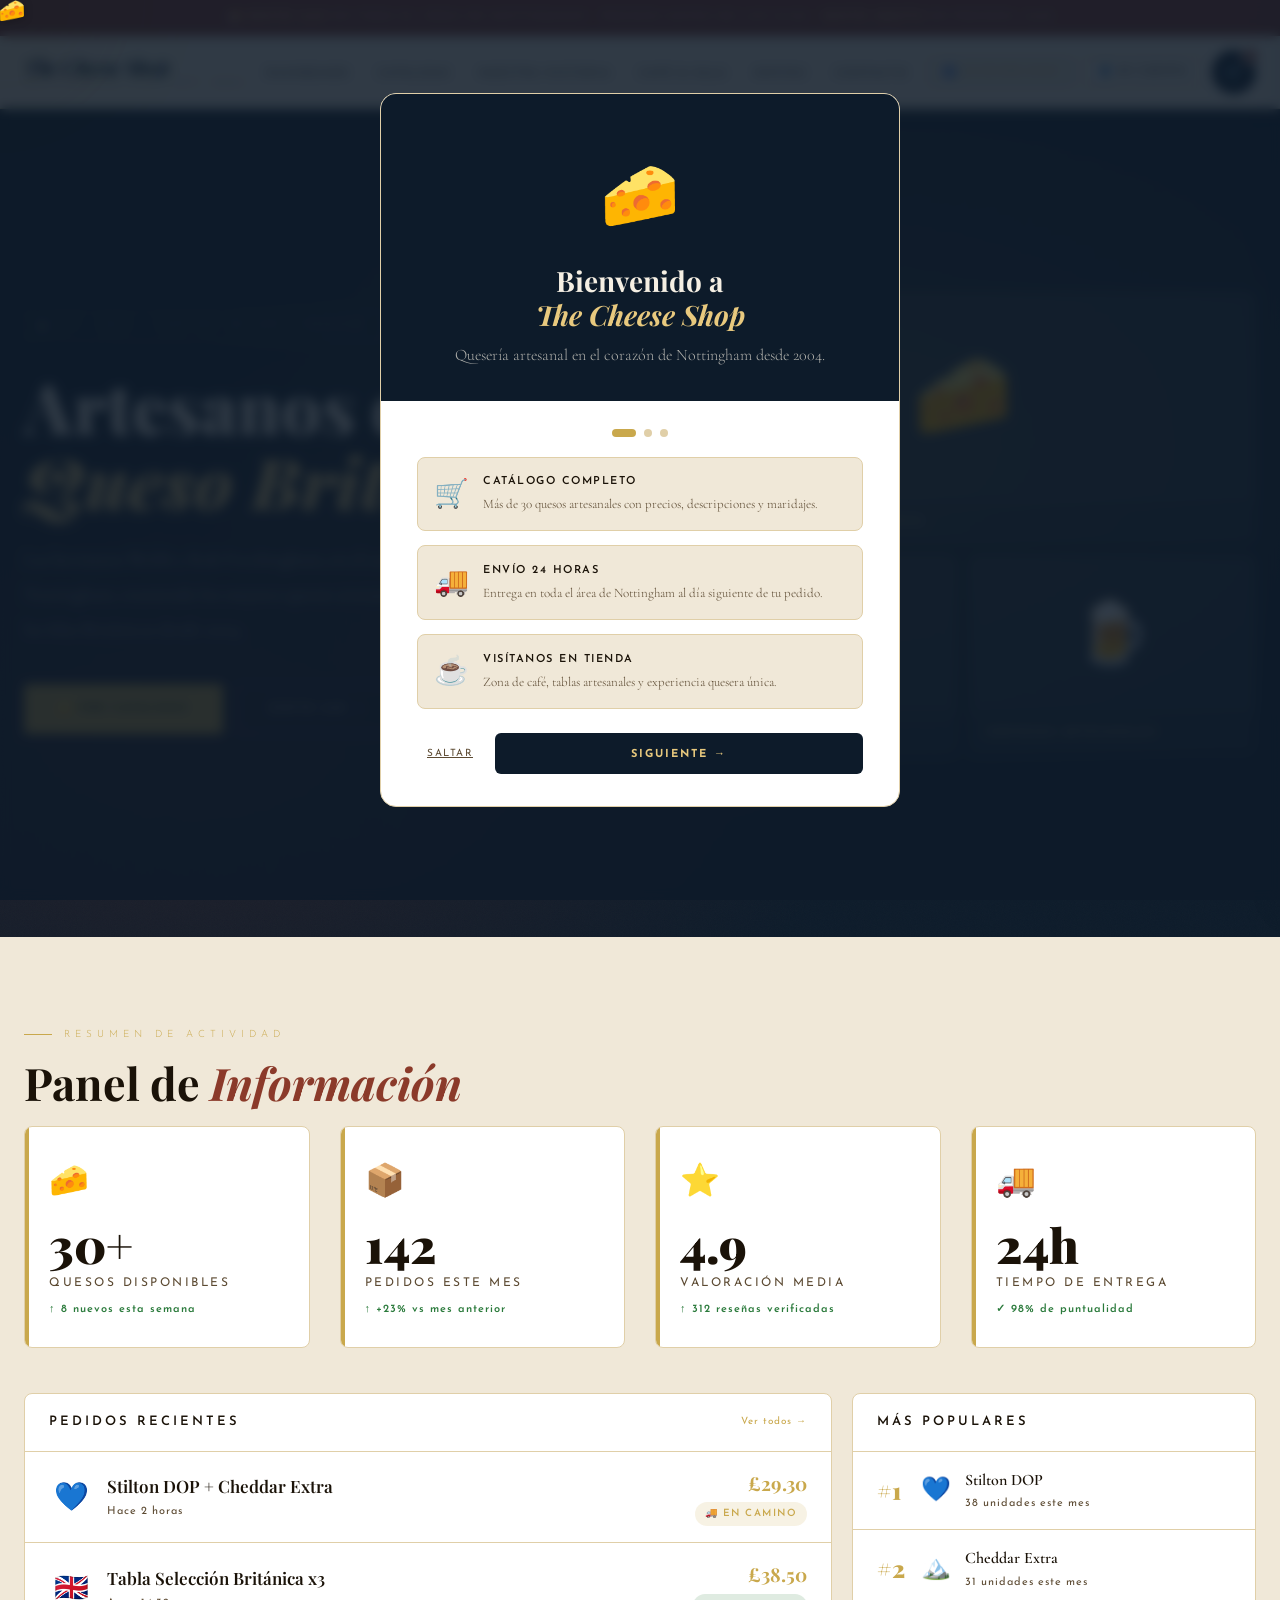
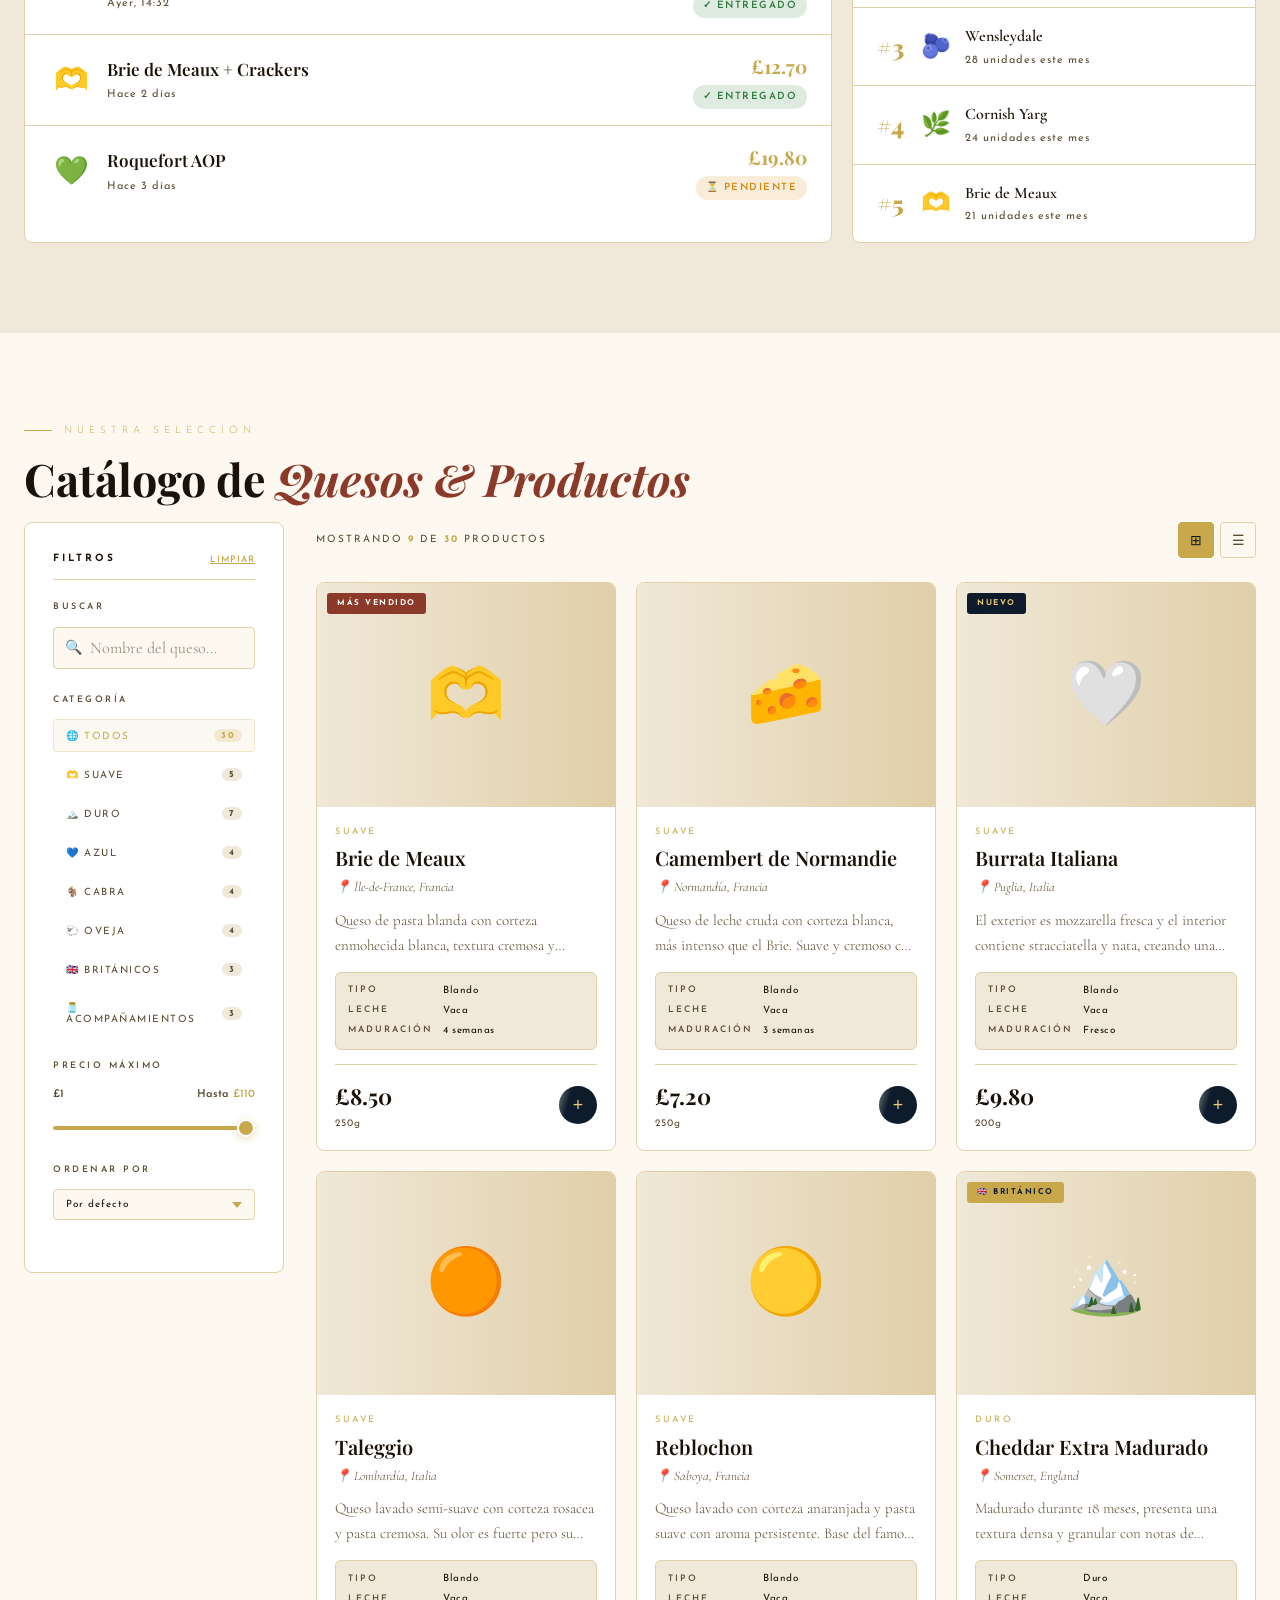
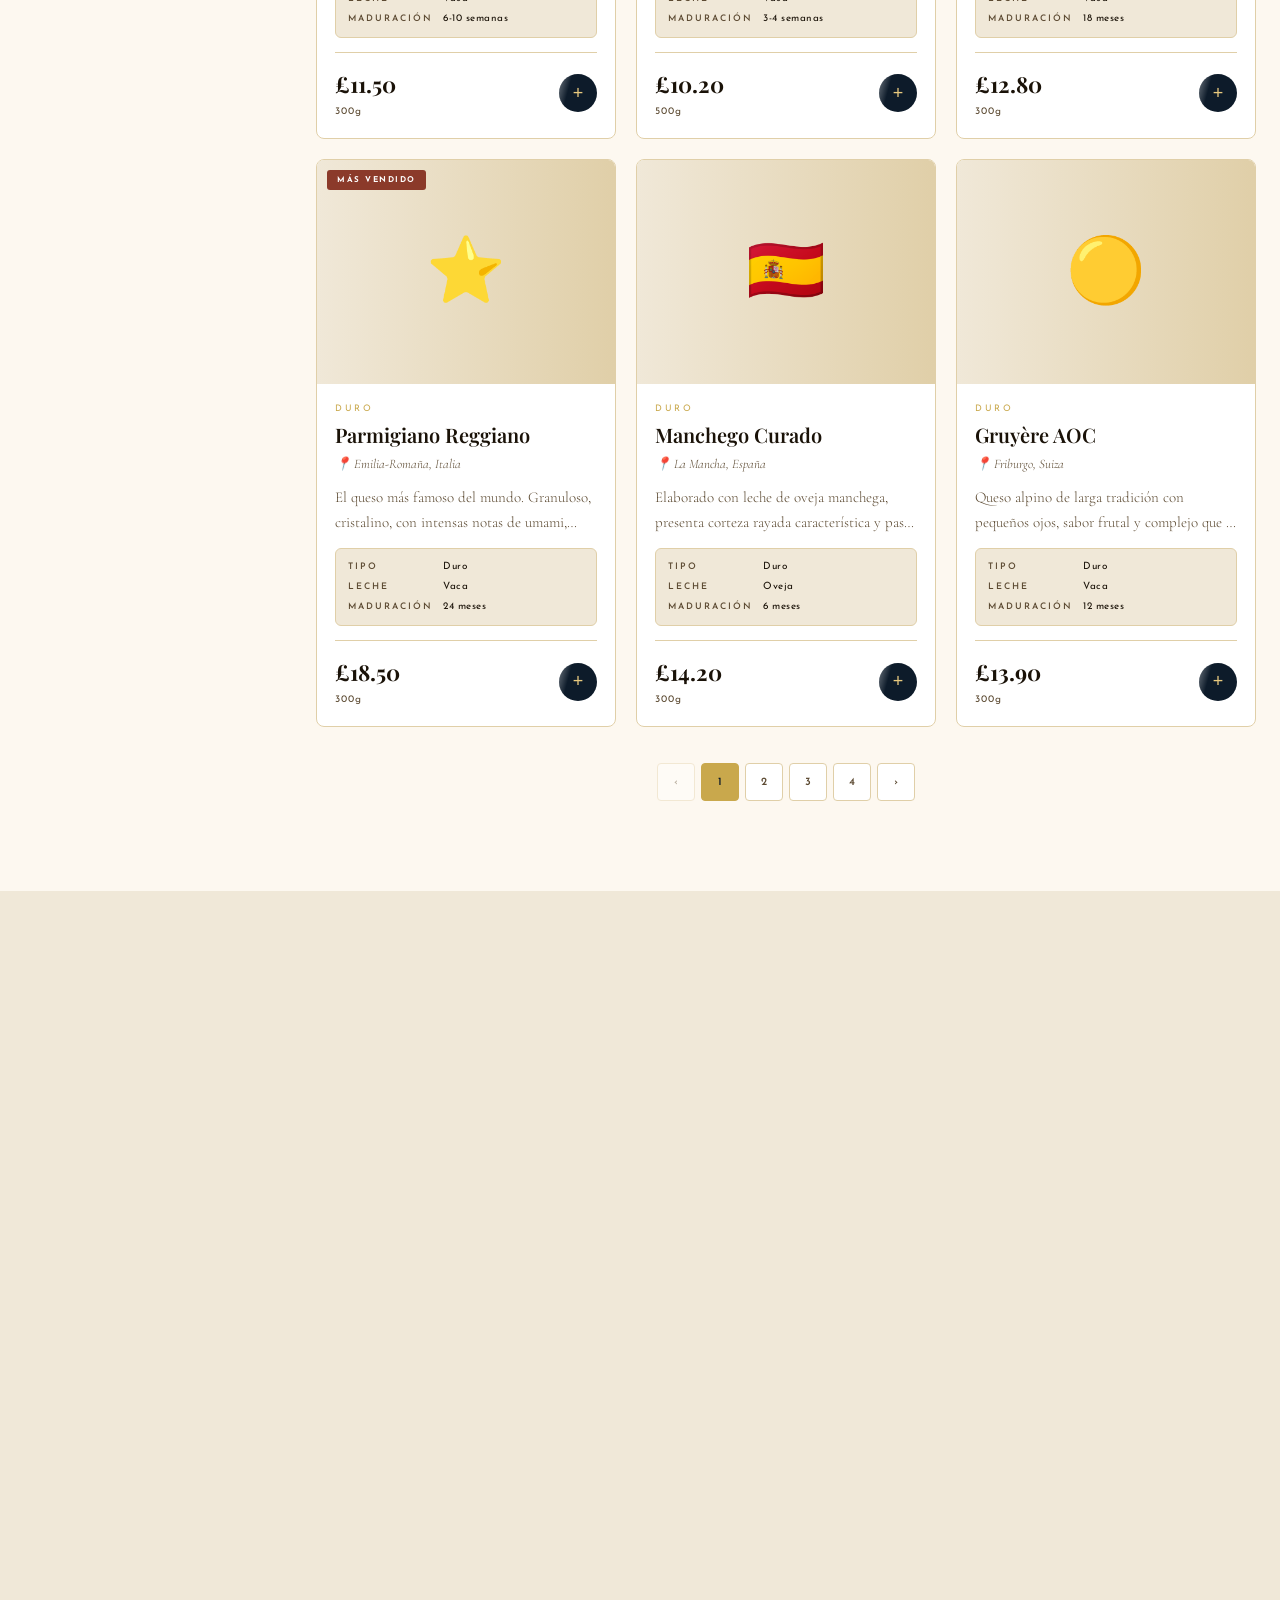
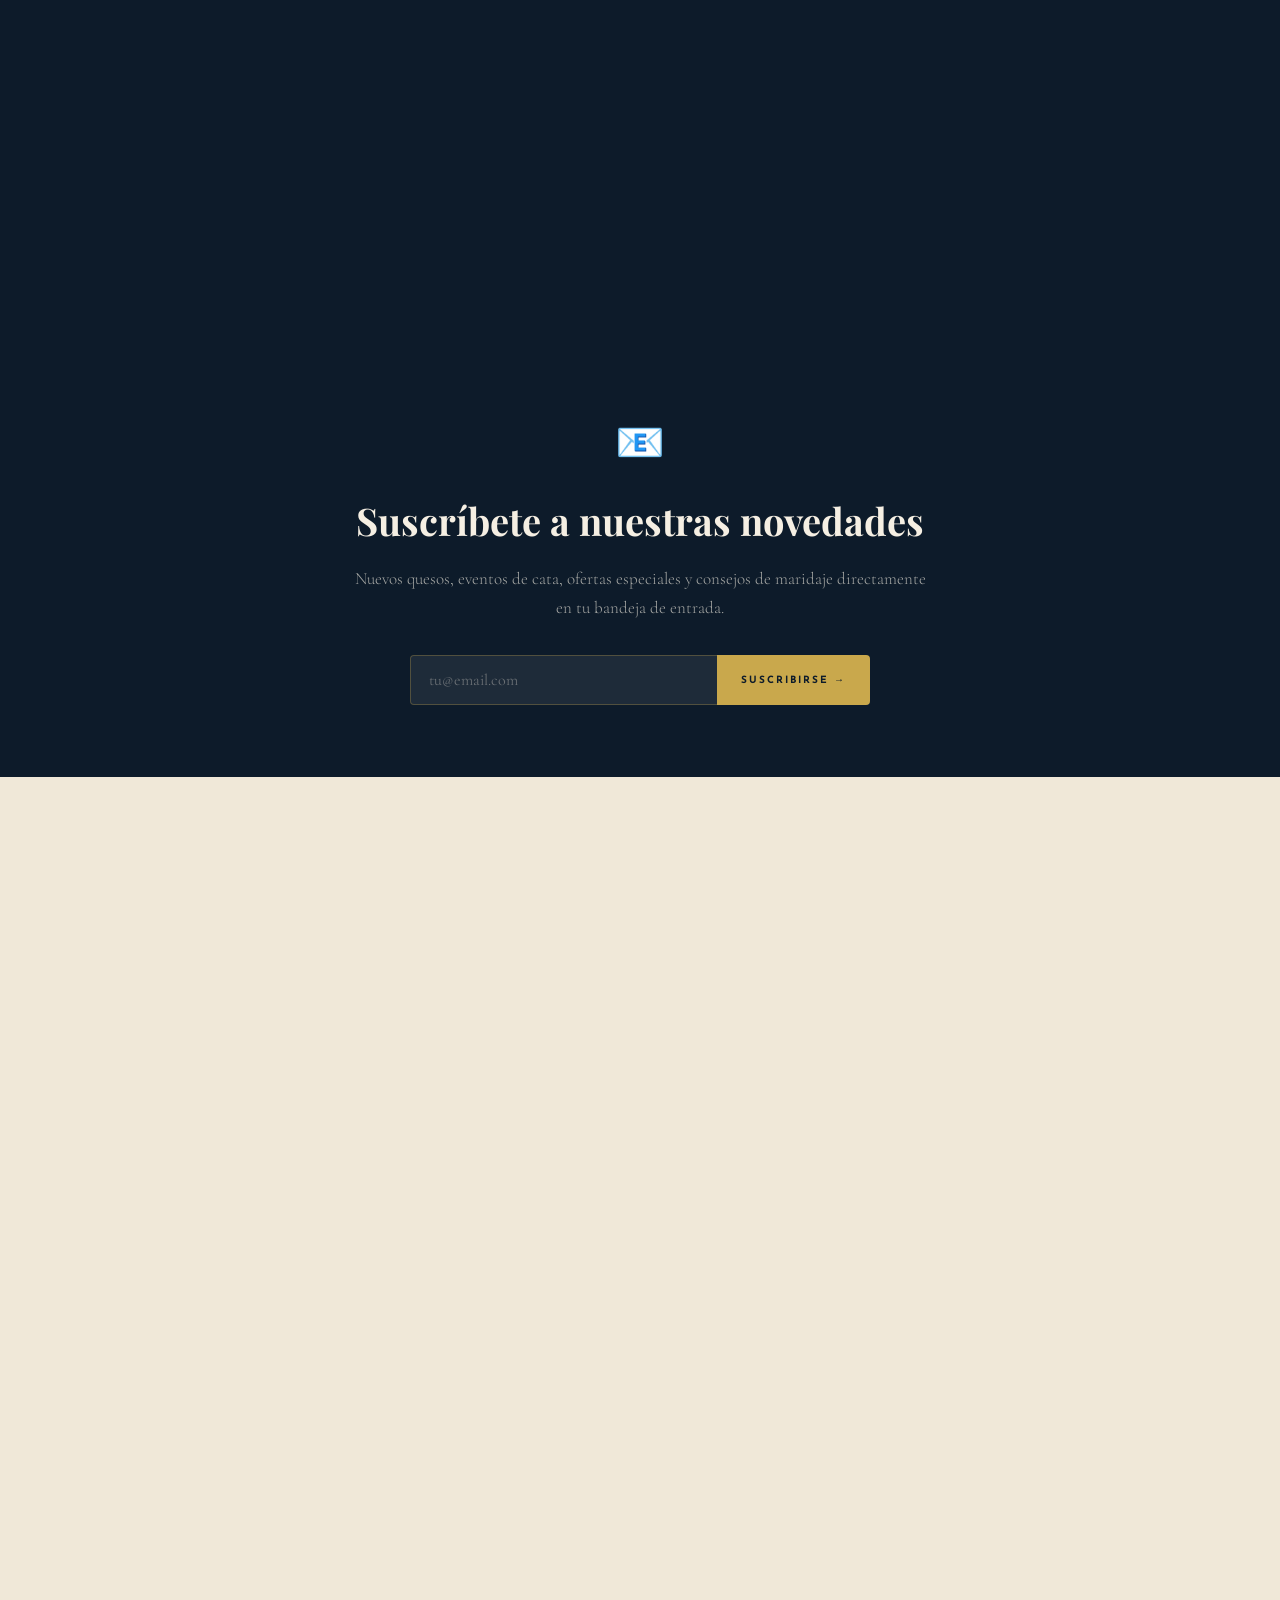
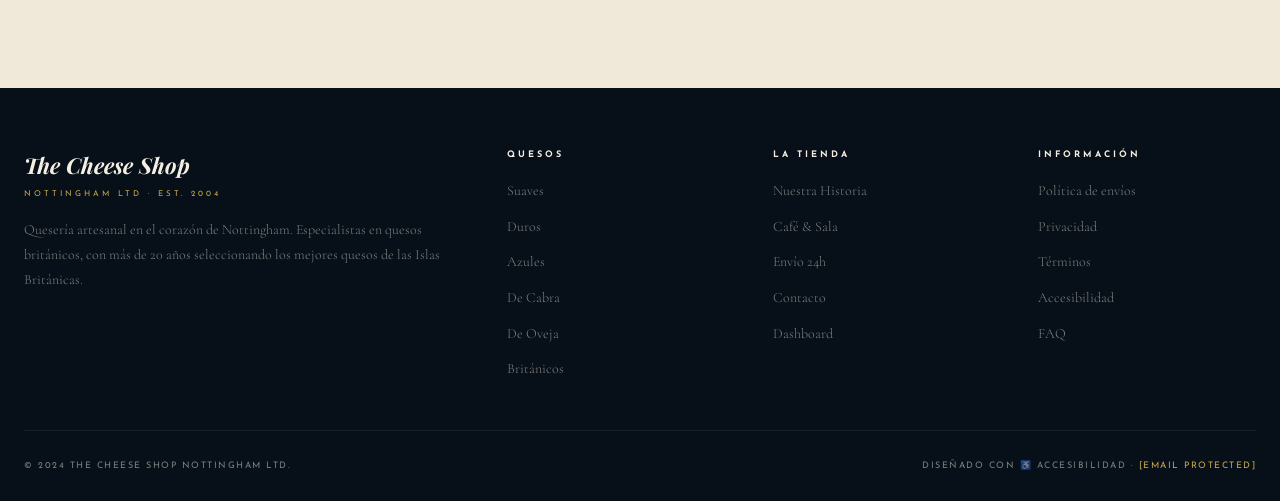
==== index.html @ 137ef4ec "Update index.html" ====
<!DOCTYPE html>
<html lang="es" data-theme="light">
<head>
<meta charset="UTF-8">
<meta name="viewport" content="width=device-width, initial-scale=1.0">
<title>The Cheese Shop Nottingham Ltd</title>
<meta name="description" content="Quesería artesanal en el centro de Nottingham. Especialistas en quesos británicos desde 2004. Envío 24h.">
<link rel="preconnect" href="https://fonts.googleapis.com">
<link rel="preconnect" href="https://fonts.gstatic.com" crossorigin>
<link rel="preconnect" href="https://images.unsplash.com">
<!-- Preload critical CSS -->
<link rel="preload" href="styles.css" as="style">
<link rel="preload" href="app.js" as="script">
<link href="https://fonts.googleapis.com/css2?family=Playfair+Display:ital,wght@0,400;0,600;0,700;0,900;1,400;1,700&family=Cormorant+Garamond:ital,wght@0,300;0,400;0,500;1,300;1,400&family=Josefin+Sans:wght@200;300;400;600;700&display=swap" rel="stylesheet">
<link rel="stylesheet" href="styles.css">
</head>
<body>
<body>

<!-- INDEX CHEESE FOG CURSOR -->
<div class="index-cursor-fog" id="index-cursor-fog" aria-hidden="true"></div>
<div class="index-cursor-cheese" id="index-cursor-cheese" aria-hidden="true">🧀</div>

<!-- SKIP LINK -->
<a href="#main-content" class="skip-link">Saltar al contenido principal</a>

<!-- ONBOARDING -->
<div class="onboarding-overlay" id="onboarding" role="dialog" aria-modal="true" aria-labelledby="onboarding-title">
  <!-- Step 1 -->
  <div class="onboarding-modal">
    <div class="onboarding-step active" id="step-1">
      <div class="onboarding-hero">
        <span class="onboarding-emoji" aria-hidden="true">🧀</span>
        <h2 class="onboarding-title" id="onboarding-title">Bienvenido a<br><em>The Cheese Shop</em></h2>
        <p class="onboarding-text">Quesería artesanal en el corazón de Nottingham desde 2004.</p>
      </div>
      <div class="onboarding-body">
        <div class="onboarding-progress" aria-label="Paso 1 de 3" role="progressbar" aria-valuenow="1" aria-valuemin="1" aria-valuemax="3">
          <div class="onboarding-dot active"></div>
          <div class="onboarding-dot"></div>
          <div class="onboarding-dot"></div>
        </div>
        <div class="onboarding-features">
          <div class="onboarding-feature">
            <span class="onboarding-feature-icon" aria-hidden="true">🛒</span>
            <div class="onboarding-feature-text">
              <h4>Catálogo Completo</h4>
              <p>Más de 30 quesos artesanales con precios, descripciones y maridajes.</p>
            </div>
          </div>
          <div class="onboarding-feature">
            <span class="onboarding-feature-icon" aria-hidden="true">🚚</span>
            <div class="onboarding-feature-text">
              <h4>Envío 24 horas</h4>
              <p>Entrega en toda el área de Nottingham al día siguiente de tu pedido.</p>
            </div>
          </div>
          <div class="onboarding-feature">
            <span class="onboarding-feature-icon" aria-hidden="true">☕</span>
            <div class="onboarding-feature-text">
              <h4>Visítanos en tienda</h4>
              <p>Zona de café, tablas artesanales y experiencia quesera única.</p>
            </div>
          </div>
        </div>
        <div class="onboarding-actions">
          <button class="onboarding-skip" onclick="closeOnboarding()" aria-label="Saltar introducción">Saltar</button>
          <button class="onboarding-next" onclick="nextStep(2)" aria-label="Siguiente paso">Siguiente →</button>
        </div>
      </div>
    </div>
    <!-- Step 2 -->
    <div class="onboarding-step" id="step-2">
      <div class="onboarding-hero">
        <span class="onboarding-emoji" aria-hidden="true">🔍</span>
        <h2 class="onboarding-title">Encuentra tu<br><em>queso perfecto</em></h2>
        <p class="onboarding-text">Usa filtros por categoría, precio y búsqueda para encontrar exactamente lo que buscas.</p>
      </div>
      <div class="onboarding-body">
        <div class="onboarding-progress" role="progressbar" aria-valuenow="2" aria-valuemin="1" aria-valuemax="3" aria-label="Paso 2 de 3">
          <div class="onboarding-dot"></div>
          <div class="onboarding-dot active"></div>
          <div class="onboarding-dot"></div>
        </div>
        <div class="onboarding-features">
          <div class="onboarding-feature">
            <span class="onboarding-feature-icon" aria-hidden="true">🏷️</span>
            <div class="onboarding-feature-text">
              <h4>Filtrar por categoría</h4>
              <p>Suave, Duro, Azul, Cabra, Oveja o Quesos Británicos especiales.</p>
            </div>
          </div>
          <div class="onboarding-feature">
            <span class="onboarding-feature-icon" aria-hidden="true">💷</span>
            <div class="onboarding-feature-text">
              <h4>Control de precio</h4>
              <p>Desliza el control para filtrar por tu presupuesto deseado.</p>
            </div>
          </div>
        </div>
        <div class="onboarding-actions">
          <button class="onboarding-skip" onclick="closeOnboarding()">Saltar</button>
          <button class="onboarding-next" onclick="nextStep(3)">Siguiente →</button>
        </div>
      </div>
    </div>
    <!-- Step 3 -->
    <div class="onboarding-step" id="step-3">
      <div class="onboarding-hero">
        <span class="onboarding-emoji" aria-hidden="true">♿</span>
        <h2 class="onboarding-title">Diseñado para<br><em>todos</em></h2>
        <p class="onboarding-text">Personaliza tu experiencia con el panel de accesibilidad en la parte superior.</p>
      </div>
      <div class="onboarding-body">
        <div class="onboarding-progress" role="progressbar" aria-valuenow="3" aria-valuemin="1" aria-valuemax="3" aria-label="Paso 3 de 3">
          <div class="onboarding-dot"></div>
          <div class="onboarding-dot"></div>
          <div class="onboarding-dot active"></div>
        </div>
        <div class="onboarding-features">
          <div class="onboarding-feature">
            <span class="onboarding-feature-icon" aria-hidden="true">🌙</span>
            <div class="onboarding-feature-text">
              <h4>Modo Oscuro / Claro</h4>
              <p>Cambia el tema para mayor comodidad visual en cualquier condición.</p>
            </div>
          </div>
          <div class="onboarding-feature">
            <span class="onboarding-feature-icon" aria-hidden="true">⌨️</span>
            <div class="onboarding-feature-text">
              <h4>Navegación completa</h4>
              <p>Todo accesible con teclado (Tab, Enter, Escape) y lectores de pantalla.</p>
            </div>
          </div>
        </div>
        <div class="onboarding-actions">
          <button class="onboarding-skip" onclick="closeOnboarding()">Saltar</button>
          <button class="onboarding-next" onclick="closeOnboarding()" style="background: var(--gold); color: var(--navy);">¡Empezar! 🧀</button>
        </div>
      </div>
    </div>
  </div>
</div>

<!-- ACCESSIBILITY MODAL -->
<div class="a11y-modal-overlay" id="a11y-modal-overlay" role="dialog" aria-modal="true" aria-labelledby="a11y-modal-title" aria-hidden="true">
  <div class="a11y-modal" id="a11y-modal-inner">
    <div class="a11y-modal-header">
      <h2 class="a11y-modal-title" id="a11y-modal-title">♿ <span data-i18n="a11y_panel">Panel de Accesibilidad</span></h2>
      <button class="a11y-modal-close" onclick="closeA11yPanel()" aria-label="Cerrar panel de accesibilidad">✕</button>
    </div>
    <div class="a11y-modal-grid">
      <div class="a11y-card">
        <div class="a11y-card-icon">🌙</div>
        <div class="a11y-card-info">
          <div class="a11y-card-title" data-i18n="a11y_dark">Modo Oscuro</div>
          <div class="a11y-card-desc" data-i18n="a11y_dark_desc">Reduce la fatiga visual</div>
        </div>
        <button class="a11y-toggle" id="theme-btn" onclick="toggleTheme()" aria-pressed="false" aria-label="Alternar modo oscuro">
          <span class="a11y-toggle-knob"></span>
        </button>
      </div>
      <div class="a11y-card">
        <div class="a11y-card-icon">⚪</div>
        <div class="a11y-card-info">
          <div class="a11y-card-title" data-i18n="a11y_contrast">Alto Contraste</div>
          <div class="a11y-card-desc" data-i18n="a11y_contrast_desc">Mejora la legibilidad</div>
        </div>
        <button class="a11y-toggle" id="contrast-btn" onclick="toggleHighContrast()" aria-pressed="false" aria-label="Alternar alto contraste">
          <span class="a11y-toggle-knob"></span>
        </button>
      </div>
      <div class="a11y-card a11y-card-wide">
        <div class="a11y-card-icon">T</div>
        <div class="a11y-card-info">
          <div class="a11y-card-title" data-i18n="a11y_spacing">Espaciado de Texto</div>
          <div class="a11y-card-desc" data-i18n="a11y_spacing_desc">Ajusta la separación</div>
        </div>
        <div class="a11y-seg" role="group" aria-label="Espaciado de texto">
          <button class="a11y-seg-btn active" id="spacing-normal" onclick="setSpacing('normal',this)" data-i18n="spacing_normal">Normal</button>
          <button class="a11y-seg-btn" id="spacing-wide" onclick="setSpacing('wide',this)" data-i18n="spacing_wide">Amplio</button>
          <button class="a11y-seg-btn" id="spacing-extra" onclick="setSpacing('extra',this)" data-i18n="spacing_extra">Extra</button>
        </div>
      </div>
      <!-- Font size control -->
      <div class="a11y-card a11y-card-wide">
        <div class="a11y-card-icon" aria-hidden="true">Aa</div>
        <div class="a11y-card-info">
          <div class="a11y-card-title">Tamaño de Letra</div>
          <div class="a11y-card-desc">Ajusta el tamaño del texto</div>
        </div>
        <div class="a11y-seg" role="group" aria-label="Tamaño de fuente">
          <button class="a11y-seg-btn active" id="font-sm" onclick="setFontSize('small',this)" aria-pressed="false">Pequeño</button>
          <button class="a11y-seg-btn active" id="font-md" onclick="setFontSize('normal',this)" aria-pressed="true">Normal</button>
          <button class="a11y-seg-btn" id="font-lg" onclick="setFontSize('large',this)" aria-pressed="false">Grande</button>
        </div>
      </div>
      <!-- Reduced motion toggle -->
      <div class="a11y-card">
        <div class="a11y-card-icon" aria-hidden="true">🎞</div>
        <div class="a11y-card-info">
          <div class="a11y-card-title">Reducir Movimiento</div>
          <div class="a11y-card-desc">Desactiva animaciones</div>
        </div>
        <button class="a11y-toggle" id="motion-btn" onclick="toggleReducedMotion()" aria-pressed="false" aria-label="Reducir movimiento y animaciones">
          <span class="a11y-toggle-knob"></span>
        </button>
      </div>
      <div class="a11y-card a11y-card-wide">
        <div class="a11y-card-icon">🌐</div>
        <div class="a11y-card-info">
          <div class="a11y-card-title" data-i18n="a11y_lang">Idioma</div>
          <div class="a11y-card-desc" data-i18n="a11y_lang_desc">Cambia el idioma del sitio</div>
        </div>
        <div class="a11y-seg" role="group" aria-label="Seleccionar idioma">
          <button class="a11y-seg-btn active" id="lang-es" onclick="setLanguage('es',this)">🇪🇸 Español</button>
          <button class="a11y-seg-btn" id="lang-en" onclick="setLanguage('en',this)">🇬🇧 English</button>
        </div>
      </div>
    </div>
    <div class="a11y-modal-footer">
      💡 <span data-i18n="a11y_autosave">Tus preferencias se guardan automáticamente</span>
    </div>
  </div>
</div>

<!-- ANNOUNCEMENT -->
<div class="announcement" role="banner" aria-live="polite">
  🚚 <strong>Envío 24h</strong> en toda el área de Nottingham · Pedidos antes de las 12:00 · <strong>Envío gratis</strong> en pedidos +£40
</div>

<!-- NAVBAR -->
<nav id="main-nav" role="navigation" aria-label="Navegación principal">
  <div class="nav-inner">
    <a class="nav-logo" href="#hero" aria-label="The Cheese Shop Nottingham - Inicio">
      <span class="nav-logo-name">The Cheese Shop</span>
      <span class="nav-logo-sub">Nottingham Ltd · Est. 2004</span>
    </a>
    <button class="hamburger" id="hamburger-btn" aria-expanded="false" aria-controls="nav-links" aria-label="Abrir menú de navegación" onclick="toggleMenu()">
      <span></span><span></span><span></span>
    </button>
    <ul class="nav-links" id="nav-links" role="menubar">
      <li role="none"><a href="#dashboard" role="menuitem" data-i18n="nav_dashboard">Dashboard</a></li>
      <li role="none"><a href="#catalog" role="menuitem" data-i18n="nav_catalog">Catálogo</a></li>
      <li role="none"><a href="#story" role="menuitem" data-i18n="nav_story">Nuestra Historia</a></li>
      <li role="none"><a href="#cafe" role="menuitem" data-i18n="nav_cafe">Café & Sala</a></li>
      <li role="none"><a href="#delivery" role="menuitem" data-i18n="nav_delivery">Envíos</a></li>
      <li role="none"><a href="#contact" role="menuitem" data-i18n="nav_contact">Contacto</a></li>
    </ul>
    <div class="nav-actions">
      <button class="nav-a11y-btn" onclick="openA11yPanel()" aria-label="Abrir panel de accesibilidad" id="a11y-nav-btn">
        ♿ <span data-i18n="nav_accessibility">Accesibilidad</span>
      </button>
      <a href="login.html" class="nav-account-btn" aria-label="Iniciar sesión en tu cuenta">
        👤 <span data-i18n="nav_account">Mi cuenta</span>
      </a>
      <button class="nav-cart-btn" onclick="openCart()" aria-label="Abrir carrito de compra, 0 artículos" id="cart-btn">
        🛒
        <span class="cart-count" id="cart-count" aria-hidden="true">0</span>
      </button>
    </div>
  </div>
</nav>

<!-- MAIN CONTENT -->
<main id="main-content">

<!-- HERO -->
<section class="hero" id="hero" aria-labelledby="hero-title">
  <div class="hero-bg" aria-hidden="true"></div>
  <div class="hero-noise" aria-hidden="true"></div>
  <div class="hero-inner">
    <div class="hero-content">
      <div class="hero-eyebrow" aria-hidden="true">Est. 2004 · Centro de Nottingham</div>
      <h1 class="hero-title" id="hero-title">
        Artesanos del<br>
        <em>Queso Británico</em>
      </h1>
      <p class="hero-desc">
        Los hermanos Webb y Rob Freckingham, en el corazón de Nottingham, reuniendo los mejores quesos artesanales de las Islas Británicas desde 2004.
      </p>
      <div class="hero-btns">
        <a href="#catalog" class="btn-gold">🧀 Ver Catálogo</a>
        <a href="#delivery" class="btn-ghost">Envío 24h →</a>
      </div>
    </div>
    <div class="hero-visual" aria-hidden="true">
      <div class="hero-cards-grid">
        <div class="hero-card">
          <div class="hero-card-img">🧀</div>
          <div class="hero-card-label">Selección Artesanal Británica</div>
        </div>
        <div class="hero-card">
          <div class="hero-card-img">🫙</div>
          <div class="hero-card-label">Salsas & Chutney</div>
        </div>
        <div class="hero-card">
          <div class="hero-card-img">🍺</div>
          <div class="hero-card-label">Cervezas Artesanales</div>
        </div>
      </div>
    </div>
  </div>
</section>



<!-- DASHBOARD -->
<section class="section" id="dashboard" aria-labelledby="dashboard-title">
  <div class="container">
    <div class="section-eyebrow">Resumen de actividad</div>
    <h2 class="section-title" id="dashboard-title">Panel de <em>Información</em></h2>
    <div class="dashboard-grid" role="list" aria-label="Estadísticas de la tienda">
      <div class="dash-stat reveal" role="listitem">
        <span class="dash-stat-icon" aria-hidden="true">🧀</span>
        <div class="dash-stat-value" id="stat-products">30+</div>
        <div class="dash-stat-label">Quesos disponibles</div>
        <div class="dash-stat-trend trend-up" aria-label="Tendencia al alza">↑ 8 nuevos esta semana</div>
      </div>
      <div class="dash-stat reveal reveal-delay-1" role="listitem">
        <span class="dash-stat-icon" aria-hidden="true">📦</span>
        <div class="dash-stat-value" id="stat-orders">142</div>
        <div class="dash-stat-label">Pedidos este mes</div>
        <div class="dash-stat-trend trend-up" aria-label="Tendencia al alza">↑ +23% vs mes anterior</div>
      </div>
      <div class="dash-stat reveal reveal-delay-2" role="listitem">
        <span class="dash-stat-icon" aria-hidden="true">⭐</span>
        <div class="dash-stat-value">4.9</div>
        <div class="dash-stat-label">Valoración media</div>
        <div class="dash-stat-trend trend-up" aria-label="Valoración alta">↑ 312 reseñas verificadas</div>
      </div>
      <div class="dash-stat reveal reveal-delay-3" role="listitem">
        <span class="dash-stat-icon" aria-hidden="true">🚚</span>
        <div class="dash-stat-value">24h</div>
        <div class="dash-stat-label">Tiempo de entrega</div>
        <div class="dash-stat-trend trend-up" aria-label="Alta disponibilidad">✓ 98% de puntualidad</div>
      </div>
    </div>
    <div class="dashboard-bottom">
      <div class="dash-panel reveal">
        <div class="dash-panel-header">
          <h3 class="dash-panel-title">Pedidos Recientes</h3>
          <span style="font-family:'Josefin Sans';font-size:10px;letter-spacing:1px;color:var(--gold);">Ver todos →</span>
        </div>
        <div class="dash-panel-body" id="recent-orders"></div>
      </div>
      <div class="dash-panel reveal reveal-delay-1">
        <div class="dash-panel-header">
          <h3 class="dash-panel-title">Más Populares</h3>
        </div>
        <div class="dash-panel-body" id="top-products"></div>
      </div>
    </div>
  </div>
</section>

<!-- CATALOG -->
<section class="section" id="catalog" aria-labelledby="catalog-title">
  <div class="container">
    <div class="section-eyebrow">Nuestra selección</div>
    <h2 class="section-title" id="catalog-title">Catálogo de <em>Quesos & Productos</em></h2>
    <div class="catalog-layout">
      <!-- FILTERS -->
      <aside aria-label="Filtros de búsqueda" id="filters-aside">
        <div class="filters-panel">
          <div class="filter-title">
            Filtros
            <button class="filter-reset" onclick="resetFilters()" aria-label="Limpiar todos los filtros">Limpiar</button>
          </div>
          <div class="filter-group">
            <label class="filter-group-label" for="search-input">Buscar</label>
            <div class="search-input-wrap">
              <span class="search-icon" aria-hidden="true">🔍</span>
              <input type="search" id="search-input" class="search-input" placeholder="Nombre del queso..." aria-label="Buscar queso por nombre" oninput="applyFilters()">
            </div>
          </div>
          <div class="filter-group">
            <span class="filter-group-label" id="cat-filter-label">Categoría</span>
            <ul class="cat-filter-list" role="listbox" aria-labelledby="cat-filter-label" id="cat-filter-list">
              <li role="option" aria-selected="true">
                <button class="cat-filter-btn active" data-cat="all" onclick="setCatFilter('all',this)" aria-pressed="true">
                  🌐 Todos <span class="cat-filter-count" id="count-all">30</span>
                </button>
              </li>
              <li role="option" aria-selected="false">
                <button class="cat-filter-btn" data-cat="soft" onclick="setCatFilter('soft',this)" aria-pressed="false">
                  🫶 Suave <span class="cat-filter-count" id="count-soft">5</span>
                </button>
              </li>
              <li role="option" aria-selected="false">
                <button class="cat-filter-btn" data-cat="hard" onclick="setCatFilter('hard',this)" aria-pressed="false">
                  🏔️ Duro <span class="cat-filter-count" id="count-hard">7</span>
                </button>
              </li>
              <li role="option" aria-selected="false">
                <button class="cat-filter-btn" data-cat="blue" onclick="setCatFilter('blue',this)" aria-pressed="false">
                  💙 Azul <span class="cat-filter-count" id="count-blue">4</span>
                </button>
              </li>
              <li role="option" aria-selected="false">
                <button class="cat-filter-btn" data-cat="goat" onclick="setCatFilter('goat',this)" aria-pressed="false">
                  🐐 Cabra <span class="cat-filter-count" id="count-goat">4</span>
                </button>
              </li>
              <li role="option" aria-selected="false">
                <button class="cat-filter-btn" data-cat="sheep" onclick="setCatFilter('sheep',this)" aria-pressed="false">
                  🐑 Oveja <span class="cat-filter-count" id="count-sheep">4</span>
                </button>
              </li>
              <li role="option" aria-selected="false">
                <button class="cat-filter-btn" data-cat="british" onclick="setCatFilter('british',this)" aria-pressed="false">
                  🇬🇧 Británicos <span class="cat-filter-count" id="count-british">3</span>
                </button>
              </li>
              <li role="option" aria-selected="false">
                <button class="cat-filter-btn" data-cat="accompaniment" onclick="setCatFilter('accompaniment',this)" aria-pressed="false">
                  🫙 Acompañamientos <span class="cat-filter-count" id="count-accompaniment">3</span>
                </button>
              </li>
            </ul>
          </div>
          <div class="filter-group">
            <span class="filter-group-label" id="price-label">Precio máximo</span>
            <div class="price-range-labels">
              <span class="price-label">£1</span>
              <span class="price-label">Hasta <span id="price-display">£110</span></span>
            </div>
            <input type="range" id="price-filter" min="1" max="110" value="110"
              aria-labelledby="price-label" aria-valuenow="110" aria-valuemin="1" aria-valuemax="110"
              oninput="updatePriceFilter(this)">
          </div>
          <div class="filter-group">
            <label class="filter-group-label" for="sort-select">Ordenar por</label>
            <select id="sort-select" class="sort-select" aria-label="Ordenar productos" onchange="applyFilters()">
              <option value="default">Por defecto</option>
              <option value="price-asc">Precio: menor a mayor</option>
              <option value="price-desc">Precio: mayor a menor</option>
              <option value="name-asc">Nombre: A–Z</option>
              <option value="name-desc">Nombre: Z–A</option>
              <option value="popular">Más populares</option>
            </select>
          </div>
        </div>
      </aside>
      <!-- PRODUCTS -->
      <div>
        <div class="catalog-header">
          <p class="catalog-count" aria-live="polite" aria-atomic="true" id="catalog-count">
            Mostrando <strong id="showing-count">30</strong> de <strong>30</strong> productos
          </p>
          <div class="view-toggle" role="group" aria-label="Cambiar vista">
            <button class="view-btn active" id="grid-btn" onclick="setView('grid')" aria-label="Vista cuadrícula" aria-pressed="true" title="Vista en cuadrícula">⊞</button>
            <button class="view-btn" id="list-btn" onclick="setView('list')" aria-label="Vista lista" aria-pressed="false" title="Vista en lista">☰</button>
          </div>
        </div>
        <div class="products-grid" id="products-grid" role="list" aria-label="Catálogo de productos"></div>
        <div class="pagination" id="pagination" role="navigation" aria-label="Paginación"></div>
      </div>
    </div>
  </div>
</section>

<!-- STORY -->
<section class="section" id="story" aria-labelledby="story-title">
  <div class="container">
    <div class="story-grid">
      <div class="story-img-area reveal">
        <div class="story-img-box" role="img" aria-label="Queso artesanal The Cheese Shop">🧀</div>
        <div class="story-float-badge" aria-hidden="true">
          <strong>2004</strong>
          Fundados
        </div>
        <div class="story-stats-grid">
          <div class="story-stat">
            <div class="story-stat-num">30+</div>
            <div class="story-stat-label">Quesos artesanales</div>
          </div>
          <div class="story-stat">
            <div class="story-stat-num">20+</div>
            <div class="story-stat-label">Años de experiencia</div>
          </div>
          <div class="story-stat">
            <div class="story-stat-num">24h</div>
            <div class="story-stat-label">Entrega local</div>
          </div>
          <div class="story-stat">
            <div class="story-stat-num">100%</div>
            <div class="story-stat-label">Artesanal</div>
          </div>
        </div>
      </div>
      <div class="reveal reveal-delay-1">
        <div class="section-eyebrow">Nuestra historia</div>
        <h2 class="section-title" id="story-title">Los hermanos Webb<br><em>& Freckingham</em></h2>
        <p class="section-body" style="margin-bottom:20px;">
          Ubicados en pleno centro de Nottingham, somos una quesería familiar fundada por los hermanos Webb y Rob Freckingham. Desde 2004 nos especializamos en quesos británicos de producción artesanal, cuidadosamente seleccionados de las mejores granjas de las Islas Británicas.
        </p>
        <p class="section-body" style="margin-bottom:36px;">
          Más que una tienda, somos un destino. Un lugar donde los amantes del queso pueden descubrir, degustar y llevarse a casa lo mejor de la tradición quesera británica, acompañado de salsas, cervezas, vinos y licores artesanales.
        </p>
        <a href="#contact" class="btn-primary">Visítanos en Nottingham →</a>
      </div>
    </div>
  </div>
</section>

<!-- CAFÉ -->
<section class="section" id="cafe" aria-labelledby="cafe-title">
  <div class="container">
    <div class="cafe-grid">
      <div class="cafe-media reveal" aria-hidden="true">
        <div class="cafe-img-lg">☕</div>
        <div class="cafe-img-sm">🧀</div>
        <div class="cafe-img-sm">🥂</div>
      </div>
      <div class="reveal reveal-delay-1">
        <div class="section-eyebrow">Nuestra sala</div>
        <h2 class="section-title" id="cafe-title">Un rincón para<br><em>disfrutar</em></h2>
        <p class="section-body">En The Cheese Shop no solo vendemos queso — ofrecemos una experiencia única en el corazón de Nottingham.</p>
        <div class="cafe-features">
          <div class="cafe-feature">
            <div class="cafe-feature-icon" aria-hidden="true">☕</div>
            <div>
              <h3 class="cafe-feature-title">Café de especialidad</h3>
              <p class="cafe-feature-desc">Sírvete un café artesanal mientras exploras nuestra selección o simplemente descansas del ajetreo de la ciudad.</p>
            </div>
          </div>
          <div class="cafe-feature">
            <div class="cafe-feature-icon" aria-hidden="true">🧀</div>
            <div>
              <h3 class="cafe-feature-title">Tablas de queso artesanales</h3>
              <p class="cafe-feature-desc">Ven con amigos y disfruta de una tabla seleccionada por nuestros expertos, con acompañamientos perfectos.</p>
            </div>
          </div>
          <div class="cafe-feature">
            <div class="cafe-feature-icon" aria-hidden="true">🤝</div>
            <div>
              <h3 class="cafe-feature-title">Espacio de reunión</h3>
              <p class="cafe-feature-desc">Ambiente íntimo y acogedor. Ideal para comidas informales con colegas o amigos en un entorno único.</p>
            </div>
          </div>
        </div>
      </div>
    </div>
  </div>
</section>

<!-- DELIVERY -->
<section id="delivery" aria-labelledby="delivery-title">
  <div class="container">
    <div class="delivery-grid">
      <div class="reveal">
        <div class="delivery-eyebrow">Servicio de paquetería</div>
        <h2 class="delivery-title" id="delivery-title">Quesos en tu puerta<br>en <em>24 horas</em></h2>
        <p class="delivery-text">Llevamos la experiencia de The Cheese Shop a toda el área de Nottingham. Nuestro servicio de paquetería garantiza que tus quesos lleguen frescos y perfectamente embalados.</p>
        <div class="delivery-steps" role="list">
          <div class="delivery-step" role="listitem">
            <div class="step-num" aria-hidden="true">01</div>
            <div>
              <div class="step-title">Elige tus quesos</div>
              <p class="step-desc">Selecciona en línea o llámanos para asesoramiento personalizado.</p>
            </div>
          </div>
          <div class="delivery-step" role="listitem">
            <div class="step-num" aria-hidden="true">02</div>
            <div>
              <div class="step-title">Embalaje especializado</div>
              <p class="step-desc">Cada queso se embala con cuidado para preservar su frescura y calidad óptimas.</p>
            </div>
          </div>
          <div class="delivery-step" role="listitem">
            <div class="step-num" aria-hidden="true">03</div>
            <div>
              <div class="step-title">Entrega en 24 horas</div>
              <p class="step-desc">Mensajería urgente en todo el área de Nottinghamshire. Pedidos antes de las 12:00.</p>
            </div>
          </div>
        </div>
      </div>
      <div class="delivery-badge-box reveal reveal-delay-1">
        <div class="delivery-badge-icon" aria-hidden="true">🚚</div>
        <div class="delivery-badge-title">Entrega<br>Garantizada<br>en 24h</div>
        <p class="delivery-badge-text">Cobertura: Nottingham y alrededores. Pedidos antes de las 12:00 para entrega al día siguiente.</p>
        <a href="#contact" class="btn-cream">Hacer un Pedido 📦</a>
      </div>
    </div>
  </div>
</section>

<!-- NEWSLETTER -->
<section class="newsletter" aria-labelledby="newsletter-title">
  <div class="newsletter-inner reveal">
    <div aria-hidden="true" style="font-size:40px;margin-bottom:16px;">📧</div>
    <h2 class="newsletter-title" id="newsletter-title">Suscríbete a nuestras novedades</h2>
    <p class="newsletter-text">Nuevos quesos, eventos de cata, ofertas especiales y consejos de maridaje directamente en tu bandeja de entrada.</p>
    <form class="newsletter-form-wrap" onsubmit="handleNewsletter(event)" novalidate>
      <label for="newsletter-email" class="sr-only" style="position:absolute;width:1px;height:1px;overflow:hidden;clip:rect(0,0,0,0);">Correo electrónico</label>
      <input type="email" id="newsletter-email" class="newsletter-input" placeholder="tu@email.com" aria-label="Tu correo electrónico" required>
      <button type="submit" class="newsletter-submit">Suscribirse →</button>
    </form>
  </div>
</section>

<!-- CONTACT -->
<section class="section" id="contact" aria-labelledby="contact-title">
  <div class="container">
    <div class="contact-grid">
      <div>
        <div class="section-eyebrow">Encuéntranos</div>
        <h2 class="section-title" id="contact-title">Visítanos o<br><em>contáctanos</em></h2>
        <p class="section-body">Estamos en el corazón de Nottingham. Ven, realiza un pedido o simplemente charla sobre queso con nuestro equipo.</p>
        <div class="contact-info-list">
          <div class="contact-info-item reveal">
            <div class="contact-icon" aria-hidden="true">📍</div>
            <div>
              <div class="contact-info-label">Dirección</div>
              <div class="contact-info-value">6 Flying Horse Walk<br>Nottingham City Centre<br>NG1 2HN, United Kingdom</div>
            </div>
          </div>
          <div class="contact-info-item reveal reveal-delay-1">
            <div class="contact-icon" aria-hidden="true">🕐</div>
            <div>
              <div class="contact-info-label">Horario</div>
              <div class="contact-info-value">Lun–Vie: 9:00 – 17:30<br>Sábado: 9:00 – 17:00<br>Domingo: 10:00 – 15:00</div>
            </div>
          </div>
          <div class="contact-info-item reveal reveal-delay-2">
            <div class="contact-icon" aria-hidden="true">📞</div>
            <div>
              <div class="contact-info-label">Teléfono</div>
              <div class="contact-info-value">
                <a href="tel:+441159418011" style="color:inherit;text-decoration:none;">+44 (0)115 941 8011</a>
              </div>
            </div>
          </div>
          <div class="contact-info-item reveal reveal-delay-3">
            <div class="contact-icon" aria-hidden="true">✉️</div>
            <div>
              <div class="contact-info-label">Email</div>
              <div class="contact-info-value">
                <a href="/cdn-cgi/l/email-protection#f79e999198b7839f92949f92928492849f9887d99498d9829c" style="color:var(--gold);"><span class="__cf_email__" data-cfemail="e48d8a828ba4908c81878c81819781978c8b94ca878bca918f">[email&#160;protected]</span></a>
              </div>
            </div>
          </div>
        </div>
      </div>
      <div class="reveal reveal-delay-1">
        <div class="form-card">
          <h3 class="form-heading">Realizar un pedido</h3>
          <form id="order-form" onsubmit="handleFormSubmit(event)" novalidate aria-label="Formulario de pedido">
            <div class="form-row">
              <div class="form-field">
                <label class="form-label" for="fname">Nombre <span class="req" aria-hidden="true">*</span></label>
                <input type="text" id="fname" class="form-input" placeholder="Tu nombre" autocomplete="given-name" required aria-required="true" oninput="validateField(this)">
                <div class="form-hint" role="alert" aria-live="polite" id="fname-hint"></div>
              </div>
              <div class="form-field">
                <label class="form-label" for="lname">Apellidos <span class="req" aria-hidden="true">*</span></label>
                <input type="text" id="lname" class="form-input" placeholder="Tus apellidos" autocomplete="family-name" required aria-required="true" oninput="validateField(this)">
                <div class="form-hint" role="alert" aria-live="polite" id="lname-hint"></div>
              </div>
            </div>
            <div class="form-field">
              <label class="form-label" for="email">Email <span class="req" aria-hidden="true">*</span></label>
              <input type="email" id="email" class="form-input" placeholder="tu@email.com" autocomplete="email" required aria-required="true" oninput="validateField(this)">
              <div class="form-hint" role="alert" aria-live="polite" id="email-hint"></div>
            </div>
            <div class="form-field">
              <label class="form-label" for="address">Dirección de entrega <span class="req" aria-hidden="true">*</span></label>
              <input type="text" id="address" class="form-input" placeholder="Tu dirección en Nottingham" autocomplete="street-address" required aria-required="true" oninput="validateField(this)">
              <div class="form-hint" role="alert" aria-live="polite" id="address-hint"></div>
            </div>
            <div class="form-field">
              <label class="form-label" for="category">Tipo de producto</label>
              <select id="category" class="form-select" aria-label="Seleccionar tipo de queso o producto"
                onchange="renderProductPicker(this.value)">
                <option value="">Selecciona una categoría</option>
                <option value="soft">🫶 Quesos Suaves</option>
                <option value="hard">🏔️ Quesos Duros</option>
                <option value="blue">💙 Quesos Azules</option>
                <option value="goat">🐐 Quesos de Cabra</option>
                <option value="sheep">🐑 Quesos de Oveja</option>
                <option value="british">🇬🇧 Británicos</option>
                <option value="accompaniment">🫙 Salsas & Acompañamientos</option>
              </select>
            </div>
            <!-- Dynamic product picker -->
            <div id="product-picker-wrap"></div>
            <!-- Selected products summary -->
            <div class="picker-selected-wrap" id="picker-selected-wrap">
              <div class="picker-selected-title">🧀 Productos seleccionados</div>
              <ul class="picker-selected-list" id="picker-selected-list"></ul>
              <div class="picker-total" id="picker-total"></div>
            </div>
            <div class="form-field">
              <label class="form-label" for="message">Mensaje o solicitud especial</label>
              <textarea id="message" class="form-textarea" placeholder="Cuéntanos qué necesitas, cantidad, ocasión especial..." aria-label="Mensaje opcional" rows="4"></textarea>
            </div>
            <button type="submit" class="form-submit-btn" id="submit-btn" aria-live="polite">
              <span id="btn-text">Enviar Pedido</span> →
            </button>
          </form>
        </div>
      </div>
    </div>
  </div>
</section>

</main><!-- /main -->

<!-- FOOTER -->
<footer role="contentinfo">
  <div class="footer-grid">
    <div>
      <div class="footer-brand-logo">The Cheese Shop</div>
      <div class="footer-brand-sub">Nottingham Ltd · Est. 2004</div>
      <p class="footer-brand-text">Quesería artesanal en el corazón de Nottingham. Especialistas en quesos británicos, con más de 20 años seleccionando los mejores quesos de las Islas Británicas.</p>
    </div>
    <div class="footer-col">
      <h2 class="footer-col-title">Quesos</h2>
      <ul>
        <li><a href="#catalog">Suaves</a></li>
        <li><a href="#catalog">Duros</a></li>
        <li><a href="#catalog">Azules</a></li>
        <li><a href="#catalog">De Cabra</a></li>
        <li><a href="#catalog">De Oveja</a></li>
        <li><a href="#catalog">Británicos</a></li>
      </ul>
    </div>
    <div class="footer-col">
      <h2 class="footer-col-title">La Tienda</h2>
      <ul>
        <li><a href="#story">Nuestra Historia</a></li>
        <li><a href="#cafe">Café & Sala</a></li>
        <li><a href="#delivery">Envío 24h</a></li>
        <li><a href="#contact">Contacto</a></li>
        <li><a href="#dashboard">Dashboard</a></li>
      </ul>
    </div>
    <div class="footer-col">
      <h2 class="footer-col-title">Información</h2>
      <ul>
        <li><a href="#">Política de envíos</a></li>
        <li><a href="#">Privacidad</a></li>
        <li><a href="#">Términos</a></li>
        <li><a href="#">Accesibilidad</a></li>
        <li><a href="#">FAQ</a></li>
      </ul>
    </div>
  </div>
  <div class="footer-bottom">
    <span>© 2024 The Cheese Shop Nottingham Ltd.</span>
    <span>Diseñado con ♿ accesibilidad · <a href="/cdn-cgi/l/email-protection#ea83848c85aa9e828f89828f8f998f9982859ac48985c49f81"><span class="__cf_email__" data-cfemail="2a43444c456a5e424f49424f4f594f5942455a044945045f41">[email&#160;protected]</span></a></span>
  </div>
</footer>

<!-- PRODUCT MODAL -->
<div class="modal-overlay" id="product-modal" role="dialog" aria-modal="true" aria-labelledby="modal-product-name" onclick="handleModalOverlayClick(event)">
  <div class="modal" id="modal-inner">
    <button class="modal-close" onclick="closeModal()" aria-label="Cerrar detalle del producto">✕</button>
    <div class="modal-hero-img" id="modal-img-bg">
      <span id="modal-emoji" style="font-size:100px;"></span>
    </div>
    <div class="modal-body">
      <div class="modal-meta">
        <span class="modal-cat" id="modal-cat"></span>
        <span class="modal-origin" id="modal-origin"></span>
      </div>
      <h2 class="modal-name" id="modal-product-name"></h2>
      <p class="modal-tagline" id="modal-tagline"></p>
      <p class="modal-description" id="modal-desc"></p>
      <div class="modal-attributes" id="modal-attrs"></div>
      <div class="modal-pairing" id="modal-pairing-wrap">
        <div class="modal-pairing-title">🍷 Maridaje Recomendado</div>
        <p class="modal-pairing-text" id="modal-pairing"></p>
      </div>
      <div class="modal-purchase">
        <div>
          <div class="modal-price">
            £<span id="modal-price">0.00</span>
            <small id="modal-weight-label"></small>
          </div>
        </div>
        <div class="qty-control" role="group" aria-label="Cantidad">
          <button class="qty-btn" onclick="changeQty(-1)" aria-label="Reducir cantidad">−</button>
          <input type="number" class="qty-display" id="modal-qty" value="1" min="1" max="20" readonly aria-label="Cantidad seleccionada">
          <button class="qty-btn" onclick="changeQty(1)" aria-label="Aumentar cantidad">+</button>
        </div>
        <button class="modal-add-btn" id="modal-add-btn" onclick="addToCartFromModal()" aria-label="Añadir al carrito">
          🛒 Añadir al Carrito
        </button>
      </div>
    </div>
  </div>
</div>

<!-- CART SIDEBAR -->
<div class="cart-overlay" id="cart-overlay" onclick="closeCart()" aria-hidden="true"></div>
<aside class="cart-sidebar" id="cart-sidebar" role="complementary" aria-label="Carrito de compra" aria-hidden="true">
  <div class="cart-header">
    <h2 class="cart-title">🛒 Tu Carrito</h2>
    <button class="cart-close" onclick="closeCart()" aria-label="Cerrar carrito">✕</button>
  </div>
  <div class="cart-empty" id="cart-empty">
    <div class="cart-empty-icon">🧀</div>
    <div class="cart-empty-text">Tu carrito está vacío</div>
    <p class="cart-empty-sub">Explora nuestro catálogo y añade tus quesos favoritos.</p>
  </div>
  <div class="cart-items" id="cart-items-list" role="list" aria-label="Artículos en el carrito"></div>
  <div class="cart-footer" id="cart-footer" style="display:none;">
    <div class="cart-subtotal">
      <span class="cart-subtotal-label">Total</span>
      <span class="cart-subtotal-value">£<span id="cart-total">0.00</span></span>
    </div>
    <div class="cart-note" aria-label="Envío gratuito disponible">✅ Envío gratis en pedidos +£40</div>
    <button class="cart-checkout-btn" onclick="handleCheckout()" aria-label="Proceder al pago">
      Proceder al Pago →
    </button>
  </div>
</aside>

<!-- TOAST CONTAINER -->
<div class="toast-container" id="toast-container" role="status" aria-live="polite" aria-atomic="true"></div>
<script src="app.js" defer></script>
</body>
</html>
---- styles.css ----
/* ═══════════════════════════════════════════
   CSS CUSTOM PROPERTIES + THEMING
═══════════════════════════════════════════ */
:root {
  /* ── Core brand ── */
  --navy:        #0d1b2a;
  --navy-mid:    #1a3050;
  --cream:       #f5efe3;
  --parchment:   #e0cfa8;
  --gold:        #c9a84c;
  --gold-light:  #e8c97e;
  --rust:        #8b3a2a;
  --red:         #b22234;
  --warm-white:  #fdf8f0;
  --charcoal:    #1a1208;
  --mid-gray:    #5c4a32;
  --light-gray:  #ede0c8;
  --success:     #2a7a3b;
  --error:       #c0392b;
  --warning:     #d4870a;
  --shadow-sm:   rgba(13,27,42,0.07);
  --shadow-md:   rgba(13,27,42,0.13);
  --shadow-lg:   rgba(13,27,42,0.22);

  /* ── Wood-board tones ── */
  --wood-light:  #d4a96a;
  --wood-mid:    #b8874a;
  --cream-bright:#FDFB04;
  --beige:       #E0CD95;
  --on-dark:     #e8dfc8;

  /* ── Accessibility ── */
  --font-scale:    1;
  --spacing-scale: 1;

  /* ── Theme tokens ── */
  --bg-primary:    var(--warm-white);
  --bg-secondary:  #f0e8d8;
  --bg-card:       #ffffff;
  --text-primary:  var(--charcoal);
  --text-secondary:var(--mid-gray);
  --border-color:  var(--parchment);
  --nav-bg:        var(--cream);
  --input-bg:      var(--warm-white);
  --focus-ring:    #005fcc;
  --fog-color:     rgba(224, 205, 149, 0.18);
  --fog-size:      520px;
}

[data-theme="dark"] {
  --bg-primary:    #13161c;      /* slightly warmer dark */
  --bg-secondary:  #1c2128;
  --bg-card:       #22272e;      /* clearly distinct from bg */
  --text-primary:  #f0e8d8;      /* warm cream white — high contrast */
  --text-secondary:#c8b89a;      /* warm tan — readable */
  --border-color:  #3a4455;      /* visible border */
  --nav-bg:        #0e1117;
  --input-bg:      #1c2128;
  --parchment:     #3a4455;
  --light-gray:    #3a4455;
  --warm-white:    #13161c;
  --cream:         #1c2128;
  --charcoal:      #f0e8d8;
  --mid-gray:      #c8b89a;
  --shadow-sm:     rgba(0,0,0,0.25);
  --shadow-md:     rgba(0,0,0,0.40);
  --shadow-lg:     rgba(0,0,0,0.60);
}

/* ═══════════════════════════════════════════
   DARK MODE — COMPREHENSIVE OVERRIDES
   Every element that has text/bg contrast issues
═══════════════════════════════════════════ */

/* ── Sections ── */
[data-theme="dark"] #story,
[data-theme="dark"] #catalog,
[data-theme="dark"] #cafe,
[data-theme="dark"] #contact  { background: var(--bg-primary); }
[data-theme="dark"] #dashboard { background: var(--bg-secondary); }

/* ── Text ── */
[data-theme="dark"] .section-title,
[data-theme="dark"] .section-eyebrow,
[data-theme="dark"] .story-stat-num,
[data-theme="dark"] .cafe-feature-title,
[data-theme="dark"] .contact-info-value,
[data-theme="dark"] .dash-order-name,
[data-theme="dark"] .dash-featured-name,
[data-theme="dark"] .dash-stat-value,
[data-theme="dark"] .dash-panel-title,
[data-theme="dark"] .form-heading,
[data-theme="dark"] .product-name,
[data-theme="dark"] .product-price,
[data-theme="dark"] .filter-title  { color: var(--text-primary); }

[data-theme="dark"] .section-body,
[data-theme="dark"] .cafe-feature-desc,
[data-theme="dark"] .story-stat-label,
[data-theme="dark"] .dash-order-meta,
[data-theme="dark"] .dash-featured-sold,
[data-theme="dark"] .dash-stat-label,
[data-theme="dark"] .product-desc,
[data-theme="dark"] .product-origin,
[data-theme="dark"] .product-cat,
[data-theme="dark"] .catalog-count  { color: var(--text-secondary); }

/* ── A11y toolbar ── */
[data-theme="dark"] .a11y-bar { background: #070f18; }
[data-theme="dark"] .a11y-btn {
  background: rgba(255,255,255,0.06);
  border-color: rgba(201,168,76,0.3);
  color: var(--gold-light) !important;
}
[data-theme="dark"] .a11y-btn:hover,
[data-theme="dark"] .a11y-btn[aria-pressed="true"] {
  background: var(--gold) !important;
  color: var(--navy) !important;
  border-color: var(--gold) !important;
}

/* ── Nav ── */
[data-theme="dark"] nav { background: var(--nav-bg); border-color: var(--border-color); }
[data-theme="dark"] .nav-logo-name { color: var(--cream); }
[data-theme="dark"] .nav-links { background: var(--nav-bg); }
[data-theme="dark"] .nav-links a { color: var(--text-primary) !important; }
[data-theme="dark"] .nav-links a:hover { color: var(--gold) !important; }
[data-theme="dark"] .nav-links li { border-color: var(--border-color); }
[data-theme="dark"] .nav-actions .a11y-btn {
  background: rgba(201,168,76,0.12) !important;
  border-color: rgba(201,168,76,0.4) !important;
  color: var(--gold-light) !important;
}
[data-theme="dark"] .hamburger span { background: var(--text-primary); }

/* cat-strip dark mode removed */


/* ── Filters sidebar ── */
[data-theme="dark"] .filters-panel { background: var(--bg-card); border-color: var(--border-color); }
[data-theme="dark"] .filter-title { border-color: var(--border-color); }
[data-theme="dark"] .filter-reset { color: var(--gold); }
[data-theme="dark"] .filter-group-label { color: var(--text-secondary); }
[data-theme="dark"] .search-input {
  background: var(--input-bg);
  border-color: var(--border-color);
  color: var(--text-primary);
}
[data-theme="dark"] .search-input::placeholder { color: var(--text-secondary); opacity: 0.6; }
[data-theme="dark"] .search-input:focus { border-color: var(--gold); }
[data-theme="dark"] .cat-filter-btn { color: var(--text-secondary) !important; background: none !important; }
[data-theme="dark"] .cat-filter-btn:hover { color: var(--text-primary) !important; background: var(--bg-secondary) !important; }
[data-theme="dark"] .cat-filter-btn.active { color: var(--gold) !important; background: rgba(201,168,76,0.1) !important; border-color: rgba(201,168,76,0.25) !important; }
[data-theme="dark"] .cat-filter-count { background: var(--bg-primary); color: var(--text-secondary); }
[data-theme="dark"] .cat-filter-btn.active .cat-filter-count { background: rgba(201,168,76,0.2); color: var(--gold); }
[data-theme="dark"] .price-label { color: var(--text-secondary); }
[data-theme="dark"] .sort-select { background-color: var(--input-bg); color: var(--text-primary); border-color: var(--border-color); }

/* ── Product cards ── */
[data-theme="dark"] .product-card { background: var(--bg-card); border-color: var(--border-color); }
[data-theme="dark"] .product-card:hover { border-color: rgba(201,168,76,0.4); }
[data-theme="dark"] .product-footer { border-color: var(--border-color); }
[data-theme="dark"] .product-add-btn { background: var(--navy); color: var(--gold-light); }
[data-theme="dark"] .product-add-btn:hover { background: var(--gold); color: var(--navy); }
[data-theme="dark"] .product-wishlist { background: rgba(18,24,32,0.75); color: var(--gold-light); border: 1px solid rgba(201,168,76,0.25); }

/* ── Catalog controls ── */
[data-theme="dark"] .view-btn { background: var(--bg-card); border-color: var(--border-color); color: var(--text-secondary); }
[data-theme="dark"] .view-btn.active,
[data-theme="dark"] .view-btn:hover { background: var(--gold); border-color: var(--gold); color: var(--navy); }
[data-theme="dark"] .page-btn { background: var(--bg-card); border-color: var(--border-color); color: var(--text-secondary); }
[data-theme="dark"] .page-btn:hover,
[data-theme="dark"] .page-btn.active { background: var(--gold); border-color: var(--gold); color: var(--navy); }
[data-theme="dark"] .page-btn:disabled { opacity: 0.35; }

/* ── Dashboard ── */
[data-theme="dark"] .dash-stat { background: var(--bg-card); border-color: var(--border-color); }
[data-theme="dark"] .dash-panel { background: var(--bg-card); border-color: var(--border-color); }
[data-theme="dark"] .dash-panel-header { border-color: var(--border-color); }
[data-theme="dark"] .dash-order { border-color: var(--border-color); }
[data-theme="dark"] .dash-order:hover { background: var(--bg-secondary); }

/* ── Story / Café ── */
[data-theme="dark"] .story-img-box,
[data-theme="dark"] .story-stat { background: var(--bg-card); border-color: var(--border-color); }
[data-theme="dark"] .story-float-badge { background: #0a1420; }
[data-theme="dark"] .cafe-img-lg,
[data-theme="dark"] .cafe-img-sm { background: var(--bg-secondary) !important; }
[data-theme="dark"] .cafe-feature-icon { background: #0a1420; }

/* ── Contact form ── */
[data-theme="dark"] .form-card { background: var(--bg-card); border-color: var(--border-color); }
[data-theme="dark"] .form-input,
[data-theme="dark"] .form-select,
[data-theme="dark"] .form-textarea {
  background: var(--input-bg);
  border-color: var(--border-color);
  color: var(--text-primary);
}
[data-theme="dark"] .form-input::placeholder,
[data-theme="dark"] .form-textarea::placeholder { color: var(--text-secondary); opacity: 0.6; }
[data-theme="dark"] .form-label { color: var(--text-secondary); }
[data-theme="dark"] .form-submit-btn { background: var(--navy); color: var(--gold-light); }
[data-theme="dark"] .form-submit-btn:hover:not(:disabled) { background: var(--gold); color: var(--navy); }

/* ── Modal ── */
[data-theme="dark"] .modal { background: var(--bg-card); border-color: var(--border-color); }
[data-theme="dark"] .modal-name,
[data-theme="dark"] .modal-price { color: var(--text-primary); }
[data-theme="dark"] .modal-tagline,
[data-theme="dark"] .modal-description,
[data-theme="dark"] .modal-pairing-text { color: var(--text-secondary); }
[data-theme="dark"] .modal-close { background: var(--bg-secondary); border-color: var(--border-color); color: var(--text-secondary); }
[data-theme="dark"] .modal-attr { background: var(--bg-secondary); }
[data-theme="dark"] .modal-attr-label { color: var(--text-secondary); }
[data-theme="dark"] .modal-attr-value { color: var(--text-primary); }
[data-theme="dark"] .modal-pairing { background: var(--bg-secondary); border-color: var(--gold); }
[data-theme="dark"] .qty-btn { background: var(--bg-secondary); color: var(--text-primary); }
[data-theme="dark"] .qty-display { background: var(--bg-card); color: var(--text-primary); }
[data-theme="dark"] .qty-control { border-color: var(--border-color); }

/* ── Cart ── */
[data-theme="dark"] .cart-sidebar { background: var(--bg-card); border-color: var(--border-color); }
[data-theme="dark"] .cart-header { border-color: var(--border-color); }
[data-theme="dark"] .cart-title { color: var(--text-primary); }
[data-theme="dark"] .cart-close { border-color: var(--border-color); color: var(--text-secondary); }
[data-theme="dark"] .cart-item { border-color: var(--border-color); }
[data-theme="dark"] .cart-item-name { color: var(--text-primary); }
[data-theme="dark"] .cart-item-emoji { background: var(--bg-secondary); }
[data-theme="dark"] .cart-qty-btn { background: var(--bg-secondary); border-color: var(--border-color); color: var(--text-primary); }
[data-theme="dark"] .cart-qty-num { color: var(--text-primary); }
[data-theme="dark"] .cart-footer { border-color: var(--border-color); }
[data-theme="dark"] .cart-subtotal-label { color: var(--text-secondary); }
[data-theme="dark"] .cart-subtotal-value { color: var(--text-primary); }
[data-theme="dark"] .cart-checkout-btn { background: var(--gold); color: var(--navy); }
[data-theme="dark"] .cart-checkout-btn:hover { background: var(--gold-light); }
[data-theme="dark"] .cart-empty-text { color: var(--text-primary); }
[data-theme="dark"] .cart-empty-sub { color: var(--text-secondary); }

/* ── Newsletter ── */
[data-theme="dark"] .newsletter-title { color: var(--cream); }

/* ── Onboarding ── */
[data-theme="dark"] .onboarding-feature { background: var(--bg-secondary); border-color: var(--border-color); }
[data-theme="dark"] .onboarding-feature-text h4 { color: var(--text-primary); }
[data-theme="dark"] .onboarding-feature-text p { color: var(--text-secondary); }



*, *::before, *::after { margin: 0; padding: 0; box-sizing: border-box; }
html { scroll-behavior: smooth; font-size: calc(18px * var(--font-scale)); }
body {
  font-family: 'Cormorant Garamond', Georgia, serif;
  background: var(--bg-primary);
  color: var(--text-primary);
  overflow-x: hidden;
  transition: background 0.3s, color 0.3s;
  line-height: calc(1.6 * var(--spacing-scale));
}

/* ── SKIP LINK (accesibilidad) ── */
.skip-link {
  position: fixed; top: -100px; left: 20px; z-index: 9999;
  background: var(--focus-ring); color: #fff;
  padding: 10px 20px; border-radius: 4px;
  font-family: 'Josefin Sans', sans-serif;
  font-size: 13px; font-weight: 600; letter-spacing: 1px;
  text-decoration: none; transition: top 0.2s;
}
.skip-link:focus { top: 20px; }

/* ── FOCUS VISIBLE global ── */
:focus-visible {
  outline: 3px solid var(--focus-ring);
  outline-offset: 3px;
  border-radius: 3px;
}
:focus:not(:focus-visible) { outline: none; }

/* ═══════════════════════════════════════════
   ACCESSIBILITY MODAL
═══════════════════════════════════════════ */
.a11y-modal-overlay {
  position: fixed;
  inset: 0;
  z-index: 2000;
  background: rgba(13,27,42,0.72);
  backdrop-filter: blur(6px);
  display: flex;
  align-items: center;
  justify-content: center;
  opacity: 0;
  pointer-events: none;
  transition: opacity 0.25s;
}
.a11y-modal-overlay.open {
  opacity: 1;
  pointer-events: all;
}
.a11y-modal {
  background: var(--bg-card);
  border: 1px solid var(--border-color);
  border-radius: 16px;
  width: min(500px, 94vw);
  box-shadow: 0 24px 64px rgba(0,0,0,0.35);
  transform: translateY(20px) scale(0.97);
  transition: transform 0.28s cubic-bezier(0.34,1.56,0.64,1);
  overflow: hidden;
}
.a11y-modal-overlay.open .a11y-modal {
  transform: translateY(0) scale(1);
}
.a11y-modal-header {
  display: flex;
  align-items: center;
  justify-content: space-between;
  padding: 20px 24px 16px;
  border-bottom: 1px solid var(--border-color);
}
.a11y-modal-title {
  font-family: 'Josefin Sans', sans-serif;
  font-size: 13px;
  font-weight: 600;
  letter-spacing: 2px;
  text-transform: uppercase;
  color: var(--text-primary);
}
.a11y-modal-close {
  width: 32px; height: 32px;
  border-radius: 50%;
  border: 1px solid var(--border-color);
  background: none;
  cursor: pointer;
  color: var(--text-secondary);
  font-size: 14px;
  display: flex;
  align-items: center;
  justify-content: center;
  transition: all 0.2s;
}
.a11y-modal-close:hover { background: var(--gold); color: var(--navy); border-color: var(--gold); }
.a11y-modal-grid {
  display: grid;
  grid-template-columns: 1fr 1fr;
  gap: 12px;
  padding: 20px 24px;
}
.a11y-card {
  background: #fefbf3;
  border: 1px solid var(--border-color);
  border-radius: 12px;
  padding: 16px;
  display: flex;
  align-items: center;
  gap: 12px;
  transition: box-shadow 0.2s;
}
[data-theme="dark"] .a11y-card { background: rgba(255,255,255,0.04); }
.a11y-card:hover { box-shadow: 0 4px 16px var(--shadow-sm); }
.a11y-card-wide { grid-column: 1 / 3; flex-wrap: wrap; gap: 10px; }
.a11y-card-icon {
  font-size: 22px;
  flex-shrink: 0;
  width: 38px; height: 38px;
  background: rgba(201,168,76,0.12);
  border-radius: 8px;
  display: flex;
  align-items: center;
  justify-content: center;
  font-family: 'Josefin Sans', sans-serif;
  font-size: 14px;
  font-weight: 700;
  color: var(--gold);
}
.a11y-card-info { flex: 1; min-width: 0; }
.a11y-card-title {
  font-family: 'Josefin Sans', sans-serif;
  font-size: 11px;
  font-weight: 600;
  letter-spacing: 1px;
  text-transform: uppercase;
  color: var(--text-primary);
  margin-bottom: 2px;
}
.a11y-card-desc {
  font-family: 'Josefin Sans', sans-serif;
  font-size: 10px;
  color: var(--text-secondary);
  letter-spacing: 0.5px;
}
/* Toggle switch */
.a11y-toggle {
  flex-shrink: 0;
  width: 46px; height: 26px;
  background: var(--light-gray);
  border: none;
  border-radius: 13px;
  cursor: pointer;
  position: relative;
  transition: background 0.25s;
  margin-left: auto;
}
.a11y-toggle[aria-pressed="true"] { background: var(--gold); }
.a11y-toggle-knob {
  position: absolute;
  top: 3px; left: 3px;
  width: 20px; height: 20px;
  background: white;
  border-radius: 50%;
  box-shadow: 0 1px 4px rgba(0,0,0,0.2);
  transition: transform 0.25s;
  pointer-events: none;
}
.a11y-toggle[aria-pressed="true"] .a11y-toggle-knob { transform: translateX(20px); }
/* Segment buttons */
.a11y-seg {
  display: flex;
  gap: 6px;
  margin-left: auto;
  flex-wrap: wrap;
}
.a11y-seg-btn {
  font-family: 'Josefin Sans', sans-serif;
  font-size: 10px;
  font-weight: 600;
  letter-spacing: 1px;
  text-transform: uppercase;
  padding: 6px 14px;
  border-radius: 6px;
  border: 1px solid var(--border-color);
  background: none;
  cursor: pointer;
  color: var(--text-secondary);
  transition: all 0.2s;
}
.a11y-seg-btn:hover { border-color: var(--gold); color: var(--gold); }
.a11y-seg-btn.active { background: var(--gold); color: var(--navy); border-color: var(--gold); font-weight: 700; }
.a11y-modal-footer {
  padding: 14px 24px;
  background: rgba(201,168,76,0.06);
  border-top: 1px solid var(--border-color);
  font-family: 'Josefin Sans', sans-serif;
  font-size: 10px;
  letter-spacing: 1px;
  color: var(--text-secondary);
  text-align: center;
}

/* Nav accessibility + account buttons */
.nav-a11y-btn {
  font-family: 'Josefin Sans', sans-serif;
  font-size: 10px;
  font-weight: 400;
  letter-spacing: 1.5px;
  text-transform: uppercase;
  padding: 7px 14px;
  border: 1px solid rgba(201,168,76,0.35);
  background: rgba(201,168,76,0.06);
  color: var(--gold);
  border-radius: 4px;
  cursor: pointer;
  transition: all 0.2s;
  white-space: nowrap;
  display: flex;
  align-items: center;
  gap: 5px;
}
.nav-a11y-btn:hover { background: var(--gold); color: var(--navy); }
.nav-account-btn {
  font-family: 'Josefin Sans', sans-serif;
  font-size: 10px;
  font-weight: 400;
  letter-spacing: 1.5px;
  text-transform: uppercase;
  padding: 7px 14px;
  border: 1px solid var(--border-color);
  background: none;
  color: var(--text-primary);
  border-radius: 4px;
  text-decoration: none;
  transition: all 0.2s;
  white-space: nowrap;
  display: flex;
  align-items: center;
  gap: 5px;
}
.nav-account-btn:hover { border-color: var(--gold); color: var(--gold); }
[data-theme="dark"] .nav-a11y-btn { color: var(--gold-light); border-color: rgba(201,168,76,0.3); }
[data-theme="dark"] .nav-a11y-btn:hover { background: var(--gold); color: var(--navy); }
[data-theme="dark"] .nav-account-btn { color: var(--text-primary); }

/* Nav scroll hide */
#main-nav {
  transition: transform 0.35s cubic-bezier(0.4,0,0.2,1), background 0.3s;
}
#main-nav.nav-hidden {
  transform: translateY(-100%);
}

/* ═══════════════════════════════════════════
   ANNOUNCEMENT BAR
═══════════════════════════════════════════ */
.announcement {
  background: var(--rust);
  color: rgba(245,239,227,0.95);
  text-align: center;
  padding: 9px 20px;
  font-family: 'Josefin Sans', sans-serif;
  font-size: 11px;
  font-weight: 300;
  letter-spacing: 2px;
  text-transform: uppercase;
}
.announcement strong { color: var(--gold-light); font-weight: 600; }

/* ═══════════════════════════════════════════
   NAVBAR
═══════════════════════════════════════════ */
nav {
  background: var(--nav-bg);
  border-bottom: 1px solid var(--border-color);
  position: sticky;
  top: 0;
  z-index: 900;
  box-shadow: 0 2px 20px var(--shadow-sm);
  transition: background 0.3s;
}
.nav-inner {
  max-width: 1280px;
  margin: 0 auto;
  display: flex;
  align-items: center;
  justify-content: space-between;
  padding: 0 24px;
  height: 72px;
}
.nav-logo {
  display: flex;
  flex-direction: column;
  align-items: flex-start;
  text-decoration: none;
  line-height: 1;
}
.nav-logo-name {
  font-family: 'Playfair Display', serif;
  font-size: 20px;
  font-weight: 700;
  color: var(--navy);
  font-style: italic;
  letter-spacing: -0.3px;
  transition: color 0.3s;
}
[data-theme="dark"] .nav-logo-name { color: var(--cream); }
.nav-logo-sub {
  font-family: 'Josefin Sans', sans-serif;
  font-size: 8px;
  letter-spacing: 4px;
  color: var(--gold);
  text-transform: uppercase;
  margin-top: 2px;
}
.nav-links {
  display: flex;
  list-style: none;
  gap: 28px;
  align-items: center;
}
.nav-links a {
  font-family: 'Josefin Sans', sans-serif;
  font-size: 10px;
  font-weight: 400;
  letter-spacing: 2px;
  text-transform: uppercase;
  color: var(--text-primary);
  text-decoration: none;
  position: relative;
  padding-bottom: 3px;
  transition: color 0.25s;
}
.nav-links a::after {
  content: '';
  position: absolute;
  bottom: 0; left: 0;
  width: 0; height: 1px;
  background: var(--gold);
  transition: width 0.3s;
}
.nav-links a:hover { color: var(--gold); }
.nav-links a:hover::after,
.nav-links a[aria-current="page"]::after { width: 100%; }
.nav-actions {
  display: flex;
  align-items: center;
  gap: 10px;
}
.nav-cart-btn {
  position: relative;
  background: var(--navy);
  color: var(--gold-light);
  border: none;
  width: 44px; height: 44px;
  border-radius: 50%;
  display: flex;
  align-items: center;
  justify-content: center;
  cursor: pointer;
  font-size: 18px;
  transition: all 0.25s;
}
.nav-cart-btn:hover { background: var(--gold); color: var(--navy); }
.cart-count {
  position: absolute;
  top: -3px; right: -3px;
  background: var(--rust);
  color: white;
  width: 18px; height: 18px;
  border-radius: 50%;
  font-family: 'Josefin Sans', sans-serif;
  font-size: 9px;
  font-weight: 700;
  display: flex;
  align-items: center;
  justify-content: center;
  border: 2px solid var(--nav-bg);
  transition: transform 0.2s;
}
.cart-count.bump { animation: bump 0.3s; }
@keyframes bump { 0%,100%{transform:scale(1)} 50%{transform:scale(1.4)} }

.hamburger {
  display: none;
  flex-direction: column;
  gap: 5px;
  cursor: pointer;
  padding: 8px;
  background: none;
  border: none;
  border-radius: 4px;
}
.hamburger span {
  display: block;
  width: 22px; height: 2px;
  background: var(--text-primary);
  transition: all 0.3s;
  border-radius: 2px;
}
.hamburger[aria-expanded="true"] span:nth-child(1) { transform: rotate(45deg) translate(5px,5px); }
.hamburger[aria-expanded="true"] span:nth-child(2) { opacity: 0; }
.hamburger[aria-expanded="true"] span:nth-child(3) { transform: rotate(-45deg) translate(5px,-5px); }

/* ═══════════════════════════════════════════
   HERO
═══════════════════════════════════════════ */
.hero {
  position: relative;
  min-height: 92vh;
  display: flex;
  align-items: center;
  overflow: hidden;
  background: var(--navy);
}
.hero-bg {
  position: absolute;
  inset: 0;
  background:
    radial-gradient(ellipse at 65% 40%, rgba(201,168,76,0.14) 0%, transparent 55%),
    radial-gradient(ellipse at 15% 75%, rgba(139,58,42,0.18) 0%, transparent 45%);
}
.hero-noise {
  position: absolute;
  inset: 0;
  opacity: 0.025;
  background-image: url("data:image/svg+xml,%3Csvg viewBox='0 0 256 256' xmlns='http://www.w3.org/2000/svg'%3E%3Cfilter id='noise'%3E%3CfeTurbulence type='fractalNoise' baseFrequency='0.9' numOctaves='4' stitchTiles='stitch'/%3E%3C/filter%3E%3Crect width='100%25' height='100%25' filter='url(%23noise)' opacity='1'/%3E%3C/svg%3E");
  background-size: 200px;
}
.hero-inner {
  position: relative;
  z-index: 2;
  max-width: 1280px;
  margin: 0 auto;
  padding: 80px 24px;
  width: 100%;
  display: grid;
  grid-template-columns: 1fr 1fr;
  align-items: center;
  gap: 60px;
}
.hero-content {
  color: white;
  opacity: 0;
  animation: fadeSlideLeft 0.9s 0.15s cubic-bezier(0.25,0.46,0.45,0.94) forwards;
}
@keyframes fadeSlideLeft {
  from { opacity:0; transform:translateX(-30px); }
  to   { opacity:1; transform:none; }
}
.hero-eyebrow {
  display: inline-flex;
  align-items: center;
  gap: 10px;
  font-family: 'Josefin Sans', sans-serif;
  font-size: 10px;
  font-weight: 300;
  letter-spacing: 4px;
  text-transform: uppercase;
  color: var(--gold);
  border: 1px solid rgba(201,168,76,0.35);
  padding: 6px 14px;
  margin-bottom: 28px;
  border-radius: 2px;
}
.hero-eyebrow::before {
  content: '';
  width: 6px; height: 6px;
  background: var(--gold);
  border-radius: 50%;
  animation: pulse 2s infinite;
}
@keyframes pulse { 0%,100%{opacity:1;transform:scale(1)} 50%{opacity:0.5;transform:scale(0.7)} }
.hero-title {
  font-family: 'Playfair Display', serif;
  font-size: clamp(40px, 5.5vw, 74px);
  font-weight: 900;
  line-height: 1.06;
  margin-bottom: 22px;
  color: var(--cream);
}
.hero-title em {
  font-style: italic;
  color: var(--gold-light);
  display: block;
}
.hero-desc {
  font-size: clamp(16px, 1.5vw, 19px);
  font-weight: 300;
  line-height: 1.85;
  color: rgba(245,239,227,0.72);
  margin-bottom: 38px;
  max-width: 430px;
}
.hero-btns {
  display: flex;
  gap: 14px;
  flex-wrap: wrap;
}
.btn-gold {
  background: var(--gold);
  color: var(--navy);
  font-family: 'Josefin Sans', sans-serif;
  font-size: 10px;
  font-weight: 700;
  letter-spacing: 2.5px;
  text-transform: uppercase;
  padding: 15px 32px;
  border: 2px solid var(--gold);
  border-radius: 3px;
  cursor: pointer;
  text-decoration: none;
  display: inline-flex;
  align-items: center;
  gap: 8px;
  transition: all 0.3s;
}
.btn-gold:hover { background: var(--gold-light); border-color: var(--gold-light); transform: translateY(-2px); box-shadow: 0 8px 24px rgba(201,168,76,0.35); }
.btn-ghost {
  background: transparent;
  color: rgba(245,239,227,0.9);
  font-family: 'Josefin Sans', sans-serif;
  font-size: 10px;
  font-weight: 400;
  letter-spacing: 2.5px;
  text-transform: uppercase;
  padding: 13px 32px;
  border: 1px solid rgba(245,239,227,0.3);
  border-radius: 3px;
  cursor: pointer;
  text-decoration: none;
  display: inline-flex;
  align-items: center;
  gap: 8px;
  transition: all 0.3s;
}
.btn-ghost:hover { border-color: var(--gold); color: var(--gold); }
.btn-primary {
  background: var(--navy);
  color: var(--cream);
  font-family: 'Josefin Sans', sans-serif;
  font-size: 10px;
  font-weight: 700;
  letter-spacing: 2.5px;
  text-transform: uppercase;
  padding: 15px 32px;
  border: 2px solid var(--navy);
  border-radius: 3px;
  cursor: pointer;
  text-decoration: none;
  display: inline-flex;
  align-items: center;
  gap: 8px;
  transition: all 0.3s;
}
.btn-primary:hover { background: var(--navy-mid); transform: translateY(-2px); }

.hero-visual {
  opacity: 0;
  animation: fadeSlideRight 0.9s 0.35s cubic-bezier(0.25,0.46,0.45,0.94) forwards;
}
@keyframes fadeSlideRight {
  from { opacity:0; transform:translateX(30px); }
  to   { opacity:1; transform:none; }
}
.hero-cards-grid {
  display: grid;
  grid-template-columns: 1fr 1fr;
  grid-template-rows: auto auto;
  gap: 12px;
}
.hero-card {
  background: rgba(255,255,255,0.05);
  border: 1px solid rgba(201,168,76,0.15);
  border-radius: 8px;
  overflow: hidden;
  position: relative;
  transition: transform 0.4s, border-color 0.3s;
}
.hero-card:hover { transform: translateY(-5px); border-color: rgba(201,168,76,0.4); }
.hero-card:first-child { grid-column: 1 / 3; }
.hero-card-img {
  padding: 30px;
  display: flex;
  align-items: center;
  justify-content: center;
  font-size: 60px;
  background: rgba(255,255,255,0.03);
}
.hero-card:first-child .hero-card-img { padding: 40px; font-size: 80px; }
.hero-card-label {
  padding: 12px 16px;
  font-family: 'Josefin Sans', sans-serif;
  font-size: 10px;
  letter-spacing: 2px;
  text-transform: uppercase;
  color: var(--gold-light);
  border-top: 1px solid rgba(201,168,76,0.1);
}

/* ═══════════════════════════════════════════
   SECTION BASE
═══════════════════════════════════════════ */
.section { padding: calc(90px * var(--spacing-scale)) 24px; }
.section-sm { padding: calc(60px * var(--spacing-scale)) 24px; }
.container { max-width: 1280px; margin: 0 auto; }
.section-eyebrow {
  font-family: 'Josefin Sans', sans-serif;
  font-size: 10px;
  font-weight: 300;
  letter-spacing: 5px;
  text-transform: uppercase;
  color: var(--gold);
  margin-bottom: 14px;
  display: flex;
  align-items: center;
  gap: 12px;
}
.section-eyebrow::before { content: ''; width: 28px; height: 1px; background: var(--gold); flex-shrink: 0; }
.section-title {
  font-family: 'Playfair Display', serif;
  font-size: clamp(30px, 3.5vw, 50px);
  font-weight: 700;
  line-height: 1.15;
  color: var(--text-primary);
  margin-bottom: 18px;
}
.section-title em { font-style: italic; color: var(--rust); }
.section-body {
  font-size: clamp(17px, 1.6vw, 20px);
  font-weight: 300;
  line-height: 1.9;
  color: var(--text-secondary);
}

/* ═══════════════════════════════════════════
   DASHBOARD
═══════════════════════════════════════════ */
#dashboard { background: var(--bg-secondary); }
.dashboard-grid {
  display: grid;
  grid-template-columns: repeat(4, 1fr);
  gap: 30px;
  margin-bottom: 45px;
}
.dash-stat {
  background: var(--bg-card);
  border-radius: 8px;
  padding: 28px 24px;
  border: 1px solid var(--border-color);
  position: relative;
  overflow: hidden;
  transition: transform 0.3s, box-shadow 0.3s;
}
.dash-stat:hover { transform: translateY(-4px); box-shadow: 0 12px 32px var(--shadow-md); }
.dash-stat::before {
  content: '';
  position: absolute;
  top: 0; left: 0;
  width: 4px; height: 100%;
  background: var(--gold);
}
.dash-stat-icon {
  font-size: 32px;
  margin-bottom: 14px;
  display: block;
}
.dash-stat-value {
  font-family: 'Playfair Display', serif;
  font-size: 36px;
  font-weight: 900;
  color: var(--text-primary);
  line-height: 1;
  margin-bottom: 6px;
}
.dash-stat-label {
  font-family: 'Josefin Sans', sans-serif;
  font-size: 10px;
  letter-spacing: 2px;
  text-transform: uppercase;
  color: var(--text-secondary);
}
.dash-stat-trend {
  font-family: 'Josefin Sans', sans-serif;
  font-size: 10px;
  font-weight: 600;
  letter-spacing: 1px;
  margin-top: 8px;
  display: flex;
  align-items: center;
  gap: 4px;
}
.trend-up { color: var(--success); }
.trend-down { color: var(--error); }

.dashboard-bottom {
  display: grid;
  grid-template-columns: 2fr 1fr;
  gap: 20px;
}
.dash-panel {
  background: var(--bg-card);
  border-radius: 8px;
  border: 1px solid var(--border-color);
  overflow: hidden;
}
.dash-panel-header {
  padding: 18px 24px;
  border-bottom: 1px solid var(--border-color);
  display: flex;
  align-items: center;
  justify-content: space-between;
}
.dash-panel-title {
  font-family: 'Josefin Sans', sans-serif;
  font-size: 11px;
  font-weight: 600;
  letter-spacing: 2.5px;
  text-transform: uppercase;
  color: var(--text-primary);
}
.dash-panel-body { padding: 0; }
.dash-order {
  padding: 16px 24px;
  border-bottom: 1px solid var(--border-color);
  display: flex;
  align-items: center;
  gap: 14px;
  transition: background 0.2s;
}
.dash-order:last-child { border-bottom: none; }
.dash-order:hover { background: var(--bg-secondary); }
.dash-order-emoji { font-size: 28px; width: 44px; text-align: center; flex-shrink: 0; }
.dash-order-info { flex: 1; }
.dash-order-name {
  font-family: 'Playfair Display', serif;
  font-size: 17px;
  font-weight: 600;
  color: var(--text-primary);
  margin-bottom: 3px;
}
.dash-order-meta {
  font-family: 'Josefin Sans', sans-serif;
  font-size: 10px;
  letter-spacing: 1px;
  color: var(--text-secondary);
}
.dash-order-price {
  font-family: 'Playfair Display', serif;
  font-size: 18px;
  font-weight: 700;
  color: var(--gold);
}
.dash-order-badge {
  font-family: 'Josefin Sans', sans-serif;
  font-size: 9px;
  font-weight: 600;
  letter-spacing: 1.5px;
  text-transform: uppercase;
  padding: 4px 10px;
  border-radius: 20px;
}
.badge-delivered { background: rgba(42,122,59,0.15); color: var(--success); }
.badge-transit  { background: rgba(201,168,76,0.15); color: var(--gold); }
.badge-pending  { background: rgba(212,135,10,0.15); color: var(--warning); }

.dash-featured-item {
  padding: 16px 24px;
  border-bottom: 1px solid var(--border-color);
  display: flex;
  align-items: center;
  gap: 14px;
}
.dash-featured-item:last-child { border-bottom: none; }
.dash-featured-rank {
  font-family: 'Playfair Display', serif;
  font-size: 22px;
  font-weight: 900;
  color: var(--gold);
  width: 30px;
  flex-shrink: 0;
}
.dash-featured-emoji { font-size: 24px; }
.dash-featured-info { flex: 1; }
.dash-featured-name {
  font-size: 15px;
  font-weight: 500;
  color: var(--text-primary);
}
.dash-featured-sold {
  font-family: 'Josefin Sans', sans-serif;
  font-size: 10px;
  letter-spacing: 1px;
  color: var(--text-secondary);
  margin-top: 2px;
}

/* ═══════════════════════════════════════════
   CATALOG
═══════════════════════════════════════════ */
#catalog { background: var(--bg-primary); }
.catalog-layout {
  display: grid;
  grid-template-columns: 260px 1fr;
  gap: 32px;
  align-items: start;
}
/* Sidebar filters */
.filters-panel {
  background: var(--bg-card);
  border: 1px solid var(--border-color);
  border-radius: 8px;
  padding: 28px;
  position: sticky;
  top: 90px;
}
.filter-title {
  font-family: 'Josefin Sans', sans-serif;
  font-size: 10px;
  font-weight: 700;
  letter-spacing: 3px;
  text-transform: uppercase;
  color: var(--text-primary);
  margin-bottom: 20px;
  padding-bottom: 12px;
  border-bottom: 1px solid var(--border-color);
  display: flex;
  align-items: center;
  justify-content: space-between;
}
.filter-reset {
  font-size: 9px;
  letter-spacing: 1px;
  color: var(--gold);
  cursor: pointer;
  background: none;
  border: none;
  font-family: 'Josefin Sans', sans-serif;
  font-weight: 600;
  text-transform: uppercase;
  text-decoration: underline;
  padding: 0;
}
.filter-group { margin-bottom: 24px; }
.filter-group-label {
  font-family: 'Josefin Sans', sans-serif;
  font-size: 9px;
  font-weight: 600;
  letter-spacing: 2.5px;
  text-transform: uppercase;
  color: var(--text-secondary);
  margin-bottom: 12px;
  display: block;
}
.search-input-wrap {
  position: relative;
}
.search-icon {
  position: absolute;
  left: 12px; top: 50%;
  transform: translateY(-50%);
  font-size: 14px;
  color: var(--text-secondary);
  pointer-events: none;
}
.search-input {
  width: 100%;
  padding: 10px 12px 10px 36px;
  background: var(--input-bg);
  border: 1px solid var(--border-color);
  border-radius: 4px;
  color: var(--text-primary);
  font-family: 'Cormorant Garamond', serif;
  font-size: 16px;
  outline: none;
  transition: border-color 0.25s;
}
.search-input:focus { border-color: var(--gold); }
.search-input::placeholder { color: var(--text-secondary); opacity: 0.6; }

.cat-filter-list { display: flex; flex-direction: column; gap: 6px; list-style: none; }
.cat-filter-btn {
  width: 100%;
  text-align: left;
  background: none;
  border: 1px solid transparent;
  border-radius: 4px;
  padding: 9px 12px;
  font-family: 'Josefin Sans', sans-serif;
  font-size: 10px;
  letter-spacing: 1.5px;
  text-transform: uppercase;
  color: var(--text-secondary);
  cursor: pointer;
  transition: all 0.2s;
  display: flex;
  align-items: center;
  gap: 10px;
}
.cat-filter-btn:hover { color: var(--text-primary); background: var(--bg-secondary); }
.cat-filter-btn.active {
  color: var(--gold);
  background: rgba(201,168,76,0.1);
  border-color: rgba(201,168,76,0.25);
}
.cat-filter-count {
  margin-left: auto;
  background: var(--bg-secondary);
  color: var(--text-secondary);
  font-size: 9px;
  font-weight: 700;
  padding: 2px 7px;
  border-radius: 10px;
}
.cat-filter-btn.active .cat-filter-count {
  background: rgba(201,168,76,0.2);
  color: var(--gold);
}

.price-range-labels {
  display: flex;
  justify-content: space-between;
  margin-bottom: 10px;
}
.price-label {
  font-family: 'Josefin Sans', sans-serif;
  font-size: 11px;
  font-weight: 600;
  color: var(--text-secondary);
}
.price-label span { color: var(--gold); }
input[type="range"] {
  width: 100%;
  -webkit-appearance: none;
  height: 4px;
  border-radius: 2px;
  background: linear-gradient(to right, var(--gold) var(--pct, 50%), var(--border-color) var(--pct, 50%));
  outline: none;
  cursor: pointer;
}
input[type="range"]::-webkit-slider-thumb {
  -webkit-appearance: none;
  width: 18px; height: 18px;
  border-radius: 50%;
  background: var(--gold);
  border: 2px solid var(--bg-card);
  box-shadow: 0 2px 8px rgba(201,168,76,0.4);
  transition: transform 0.2s;
}
input[type="range"]::-webkit-slider-thumb:hover { transform: scale(1.2); }
input[type="range"]:focus-visible { outline: 3px solid var(--focus-ring); outline-offset: 4px; border-radius: 4px; }

.sort-select {
  width: 100%;
  padding: 9px 12px;
  background: var(--input-bg);
  border: 1px solid var(--border-color);
  border-radius: 4px;
  color: var(--text-primary);
  font-family: 'Josefin Sans', sans-serif;
  font-size: 10px;
  letter-spacing: 1px;
  outline: none;
  cursor: pointer;
  transition: border-color 0.25s;
  -webkit-appearance: none;
  background-image: url("data:image/svg+xml,%3Csvg xmlns='http://www.w3.org/2000/svg' width='10' height='6'%3E%3Cpath d='M0 0l5 6 5-6z' fill='%23c9a84c'/%3E%3C/svg%3E");
  background-repeat: no-repeat;
  background-position: right 12px center;
  padding-right: 32px;
}
.sort-select:focus { border-color: var(--gold); }

/* Catalog main area */
.catalog-main {}
.catalog-header {
  display: flex;
  align-items: center;
  justify-content: space-between;
  margin-bottom: 24px;
  flex-wrap: wrap;
  gap: 12px;
}
.catalog-count {
  font-family: 'Josefin Sans', sans-serif;
  font-size: 10px;
  letter-spacing: 2px;
  text-transform: uppercase;
  color: var(--text-secondary);
}
.catalog-count strong { color: var(--gold); font-weight: 700; }
.view-toggle {
  display: flex;
  gap: 6px;
}
.view-btn {
  background: none;
  border: 1px solid var(--border-color);
  border-radius: 4px;
  width: 36px; height: 36px;
  display: flex;
  align-items: center;
  justify-content: center;
  cursor: pointer;
  font-size: 14px;
  color: var(--text-secondary);
  transition: all 0.2s;
}
.view-btn.active, .view-btn:hover {
  background: var(--gold);
  border-color: var(--gold);
  color: var(--navy);
}

/* Product Grid */
.products-grid {
  display: grid;
  grid-template-columns: repeat(3, 1fr);
  gap: 20px;
}
.products-grid.list-view {
  grid-template-columns: 1fr;
}
/* ── Product card entrance animation (no JS needed) ── */
.product-card {
  background: var(--bg-card);
  border: 1px solid var(--border-color);
  border-radius: 8px;
  overflow: hidden;
  transition: all 0.35s cubic-bezier(0.25,0.46,0.45,0.94);
  cursor: pointer;
  position: relative;
  display: flex;
  flex-direction: column;
  animation: cardEnter 0.5s cubic-bezier(0.25,0.46,0.45,0.94) both;
}
@keyframes cardEnter {
  from { opacity: 0; transform: translateY(20px); }
  to   { opacity: 1; transform: none; }
}
/* Stagger animation per card index */
.product-card:nth-child(1)  { animation-delay: 0.05s; }
.product-card:nth-child(2)  { animation-delay: 0.10s; }
.product-card:nth-child(3)  { animation-delay: 0.15s; }
.product-card:nth-child(4)  { animation-delay: 0.20s; }
.product-card:nth-child(5)  { animation-delay: 0.25s; }
.product-card:nth-child(6)  { animation-delay: 0.30s; }
.product-card:nth-child(7)  { animation-delay: 0.35s; }
.product-card:nth-child(8)  { animation-delay: 0.40s; }
.product-card:nth-child(9)  { animation-delay: 0.45s; }

.product-card:hover {
  transform: translateY(-6px);
  box-shadow: 0 16px 40px var(--shadow-md);
  border-color: rgba(201,168,76,0.3);
}
.product-card:focus-within {
  outline: 3px solid var(--focus-ring);
  outline-offset: 2px;
}
.product-thumb {
  position: relative;
  overflow: hidden;
}
/* Image wrapper — replaces emoji-bg */
.product-img-wrap {
  position: relative;
  aspect-ratio: 4/3;
  overflow: hidden;
  display: flex;
  align-items: center;
  justify-content: center;
}
.product-img {
  width: 100%;
  height: 100%;
  object-fit: cover;
  transition: transform 0.4s;
  display: block;
}
.product-card:hover .product-img { transform: scale(1.07); }
/* Emoji fallback (shown when image errors) */
.product-emoji-fallback {
  position: absolute; inset: 0;
  display: flex;
  align-items: center;
  justify-content: center;
  font-size: 64px;
}
/* Keep old emoji-bg for list-view / any legacy use */
.product-emoji-bg {
  padding: 32px 20px;
  display: flex;
  align-items: center;
  justify-content: center;
  font-size: 64px;
  transition: transform 0.4s;
  aspect-ratio: 4/3;
}
.product-card:hover .product-emoji-bg { transform: scale(1.08); }

/* Background color fallbacks per category */
.bg-soft   { background: linear-gradient(135deg, #f9f3e8, #ede0c4); }
.bg-hard   { background: linear-gradient(135deg, #e8d5a3, #d4b96e); }
.bg-blue   { background: linear-gradient(135deg, #c8d8e8, #a0bdd0); }
.bg-goat   { background: linear-gradient(135deg, #e8e8e0, #d0d0c0); }
.bg-sheep  { background: linear-gradient(135deg, #f0e8d8, #e0c8a8); }
.bg-british{ background: linear-gradient(135deg, #1a3050, #0d1b2a); }
[data-theme="dark"] .bg-soft   { background: linear-gradient(135deg, #2a2420, #3a3028); }
[data-theme="dark"] .bg-hard   { background: linear-gradient(135deg, #2a2818, #3a3420); }
[data-theme="dark"] .bg-blue   { background: linear-gradient(135deg, #1a2530, #202d38); }
[data-theme="dark"] .bg-goat   { background: linear-gradient(135deg, #282820, #303028); }
[data-theme="dark"] .bg-sheep  { background: linear-gradient(135deg, #282420, #302c24); }


.product-badge {
  position: absolute;
  top: 10px; left: 10px;
  font-family: 'Josefin Sans', sans-serif;
  font-size: 8px;
  font-weight: 700;
  letter-spacing: 1.5px;
  text-transform: uppercase;
  padding: 4px 10px;
  border-radius: 3px;
}
.badge-new  { background: var(--navy); color: var(--gold-light); }
.badge-popular { background: var(--rust); color: white; }
.badge-british { background: var(--gold); color: var(--navy); }

.product-wishlist {
  position: absolute;
  top: 10px; right: 10px;
  background: rgba(255,255,255,0.85);
  border: none;
  width: 32px; height: 32px;
  border-radius: 50%;
  display: flex;
  align-items: center;
  justify-content: center;
  cursor: pointer;
  font-size: 14px;
  opacity: 0;
  transition: opacity 0.2s, transform 0.2s;
  backdrop-filter: blur(4px);
}
.product-card:hover .product-wishlist { opacity: 1; }
.product-wishlist:hover { transform: scale(1.15); }
.product-wishlist[aria-pressed="true"] { opacity: 1; }

.product-info { padding: 18px; flex: 1; display: flex; flex-direction: column; }
.product-cat {
  font-family: 'Josefin Sans', sans-serif;
  font-size: 9px;
  font-weight: 400;
  letter-spacing: 2.5px;
  text-transform: uppercase;
  color: var(--gold);
  margin-bottom: 6px;
}
.product-name {
  font-family: 'Playfair Display', serif;
  font-size: 20px;
  font-weight: 600;
  color: var(--text-primary);
  margin-bottom: 6px;
  line-height: 1.3;
}
.product-origin {
  font-size: 13px;
  font-weight: 300;
  color: var(--text-secondary);
  margin-bottom: 10px;
  font-style: italic;
}
.product-desc {
  font-size: 15px;
  font-weight: 300;
  line-height: 1.65;
  color: var(--text-secondary);
  margin-bottom: 14px;
  flex: 1;
  display: -webkit-box;
  -webkit-line-clamp: 2;
  -webkit-box-orient: vertical;
  overflow: hidden;
}
/* Product meta grid (Tipo / Leche / Maduración) */
.product-meta {
  display: grid;
  grid-template-columns: auto 1fr;
  column-gap: 10px;
  row-gap: 4px;
  margin-bottom: 14px;
  padding: 10px 12px;
  background: var(--bg-secondary);
  border-radius: 6px;
  border: 1px solid var(--border-color);
}
.product-meta-label {
  font-family: 'Josefin Sans', sans-serif;
  font-size: 9px;
  font-weight: 600;
  letter-spacing: 2px;
  text-transform: uppercase;
  color: var(--text-secondary);
  align-self: center;
}
.product-meta-value {
  font-family: 'Josefin Sans', sans-serif;
  font-size: 10px;
  font-weight: 400;
  letter-spacing: 0.5px;
  color: var(--text-primary);
  align-self: center;
}
[data-theme="dark"] .product-meta { background: rgba(255,255,255,0.04); border-color: var(--border-color); }
[data-theme="dark"] .product-meta-label { color: var(--text-secondary); }
[data-theme="dark"] .product-meta-value { color: var(--text-primary); }

.product-footer {
  display: flex;
  align-items: center;
  justify-content: space-between;
  border-top: 1px solid var(--border-color);
  padding-top: 14px;
  margin-top: auto;
}
.product-price {
  font-family: 'Playfair Display', serif;
  font-size: 22px;
  font-weight: 700;
  color: var(--text-primary);
}
.product-price small {
  font-family: 'Josefin Sans', sans-serif;
  font-size: 10px;
  font-weight: 400;
  letter-spacing: 1px;
  color: var(--text-secondary);
  display: block;
  margin-top: 2px;
}
.product-add-btn {
  background: var(--navy);
  color: var(--gold-light);
  border: none;
  width: 38px; height: 38px;
  border-radius: 50%;
  display: flex;
  align-items: center;
  justify-content: center;
  cursor: pointer;
  font-size: 18px;
  transition: all 0.25s;
  flex-shrink: 0;
  position: relative;
  overflow: hidden;
}
.product-add-btn::after {
  content: '';
  position: absolute;
  inset: 0;
  background: linear-gradient(105deg, transparent 40%, rgba(255,255,255,0.25) 50%, transparent 60%);
  background-size: 200% 100%;
  background-position: -100% 0;
  transition: background-position 0.4s;
}
.product-add-btn:hover::after { background-position: 200% 0; }
.product-add-btn:hover { background: var(--gold); color: var(--navy); transform: rotate(90deg); }

/* List view product card */
.products-grid.list-view .product-card {
  flex-direction: row;
}
.products-grid.list-view .product-thumb { width: 160px; flex-shrink: 0; }
.products-grid.list-view .product-emoji-bg { aspect-ratio: auto; height: 100%; padding: 20px; }
.products-grid.list-view .product-desc { -webkit-line-clamp: 3; }

/* No results */
.no-results {
  grid-column: 1 / -1;
  text-align: center;
  padding: 60px 20px;
  color: var(--text-secondary);
}
.no-results-icon { font-size: 60px; margin-bottom: 16px; }
.no-results-text {
  font-family: 'Playfair Display', serif;
  font-size: 24px;
  font-weight: 600;
  color: var(--text-primary);
  margin-bottom: 10px;
}

/* Pagination */
.pagination {
  display: flex;
  justify-content: center;
  align-items: center;
  gap: 6px;
  margin-top: 36px;
}
.page-btn {
  width: 38px; height: 38px;
  display: flex;
  align-items: center;
  justify-content: center;
  background: var(--bg-card);
  border: 1px solid var(--border-color);
  border-radius: 4px;
  cursor: pointer;
  font-family: 'Josefin Sans', sans-serif;
  font-size: 11px;
  font-weight: 600;
  color: var(--text-secondary);
  transition: all 0.2s;
}
.page-btn:hover, .page-btn.active {
  background: var(--gold);
  border-color: var(--gold);
  color: var(--navy);
}
.page-btn:disabled { opacity: 0.4; cursor: not-allowed; }

/* ═══════════════════════════════════════════
   PRODUCT MODAL
═══════════════════════════════════════════ */
.modal-overlay {
  position: fixed;
  inset: 0;
  background: rgba(13,27,42,0.75);
  z-index: 1100;
  display: none;
  align-items: center;
  justify-content: center;
  padding: 20px;
  backdrop-filter: blur(4px);
  animation: overlayIn 0.2s;
}
@keyframes overlayIn { from{opacity:0} to{opacity:1} }
.modal-overlay.open { display: flex; }
.modal {
  background: var(--bg-card);
  border-radius: 12px;
  max-width: 760px;
  width: 100%;
  max-height: 90vh;
  overflow-y: auto;
  position: relative;
  animation: modalIn 0.3s cubic-bezier(0.25,0.46,0.45,0.94);
  border: 1px solid var(--border-color);
}
@keyframes modalIn { from{opacity:0;transform:scale(0.92) translateY(20px)} to{opacity:1;transform:none} }
.modal-close {
  position: absolute;
  top: 16px; right: 16px;
  background: var(--bg-secondary);
  border: 1px solid var(--border-color);
  width: 36px; height: 36px;
  border-radius: 50%;
  display: flex;
  align-items: center;
  justify-content: center;
  cursor: pointer;
  font-size: 18px;
  color: var(--text-secondary);
  transition: all 0.2s;
  z-index: 10;
}
.modal-close:hover { background: var(--error); color: white; border-color: var(--error); }
.modal-hero-img {
  padding: 50px 40px;
  display: flex;
  align-items: center;
  justify-content: center;
  font-size: 100px;
  border-radius: 12px 12px 0 0;
  position: relative;
  overflow: hidden;
  min-height: 200px;
}
.modal-body { padding: 32px; }
.modal-meta {
  display: flex;
  align-items: center;
  gap: 10px;
  flex-wrap: wrap;
  margin-bottom: 16px;
}
.modal-cat {
  font-family: 'Josefin Sans', sans-serif;
  font-size: 9px;
  font-weight: 600;
  letter-spacing: 2.5px;
  text-transform: uppercase;
  color: var(--gold);
  background: rgba(201,168,76,0.12);
  padding: 4px 12px;
  border-radius: 20px;
  border: 1px solid rgba(201,168,76,0.25);
}
.modal-origin {
  font-family: 'Josefin Sans', sans-serif;
  font-size: 10px;
  letter-spacing: 1px;
  color: var(--text-secondary);
  display: flex;
  align-items: center;
  gap: 4px;
}
.modal-name {
  font-family: 'Playfair Display', serif;
  font-size: clamp(26px, 3vw, 36px);
  font-weight: 700;
  color: var(--text-primary);
  margin-bottom: 8px;
  line-height: 1.2;
}
.modal-tagline {
  font-size: 17px;
  font-weight: 300;
  font-style: italic;
  color: var(--text-secondary);
  margin-bottom: 20px;
}
.modal-description {
  font-size: 16px;
  font-weight: 300;
  line-height: 1.9;
  color: var(--text-secondary);
  margin-bottom: 24px;
}
.modal-attributes {
  display: grid;
  grid-template-columns: repeat(3, 1fr);
  gap: 12px;
  margin-bottom: 28px;
}
.modal-attr {
  background: var(--bg-secondary);
  border-radius: 6px;
  padding: 14px;
  text-align: center;
}
.modal-attr-label {
  font-family: 'Josefin Sans', sans-serif;
  font-size: 9px;
  font-weight: 400;
  letter-spacing: 2px;
  text-transform: uppercase;
  color: var(--text-secondary);
  margin-bottom: 6px;
}
.modal-attr-value {
  font-family: 'Playfair Display', serif;
  font-size: 15px;
  font-weight: 600;
  color: var(--text-primary);
}
.modal-pairing {
  background: var(--bg-secondary);
  border-radius: 8px;
  padding: 20px;
  margin-bottom: 28px;
  border-left: 3px solid var(--gold);
}
.modal-pairing-title {
  font-family: 'Josefin Sans', sans-serif;
  font-size: 10px;
  font-weight: 600;
  letter-spacing: 2.5px;
  text-transform: uppercase;
  color: var(--gold);
  margin-bottom: 8px;
}
.modal-pairing-text {
  font-size: 15px;
  font-weight: 300;
  line-height: 1.7;
  color: var(--text-secondary);
}
.modal-purchase {
  display: flex;
  align-items: center;
  gap: 20px;
  flex-wrap: wrap;
}
.modal-price {
  font-family: 'Playfair Display', serif;
  font-size: 38px;
  font-weight: 900;
  color: var(--text-primary);
  line-height: 1;
}
.modal-price small {
  font-family: 'Josefin Sans', sans-serif;
  font-size: 11px;
  font-weight: 400;
  letter-spacing: 1.5px;
  color: var(--text-secondary);
  display: block;
  margin-top: 4px;
}
.qty-control {
  display: flex;
  align-items: center;
  gap: 0;
  border: 1px solid var(--border-color);
  border-radius: 6px;
  overflow: hidden;
}
.qty-btn {
  background: var(--bg-secondary);
  border: none;
  width: 38px; height: 38px;
  display: flex;
  align-items: center;
  justify-content: center;
  cursor: pointer;
  font-size: 18px;
  color: var(--text-primary);
  font-weight: 700;
  transition: background 0.2s;
}
.qty-btn:hover { background: var(--gold); color: var(--navy); }
.qty-display {
  width: 44px;
  text-align: center;
  font-family: 'Josefin Sans', sans-serif;
  font-size: 14px;
  font-weight: 700;
  color: var(--text-primary);
  border: none;
  background: var(--bg-card);
  outline: none;
  padding: 8px 0;
}
.modal-add-btn {
  flex: 1;
  background: var(--navy);
  color: var(--gold-light);
  border: none;
  padding: 15px 28px;
  border-radius: 6px;
  cursor: pointer;
  font-family: 'Josefin Sans', sans-serif;
  font-size: 11px;
  font-weight: 700;
  letter-spacing: 2px;
  text-transform: uppercase;
  transition: all 0.3s;
  display: flex;
  align-items: center;
  justify-content: center;
  gap: 8px;
}
.modal-add-btn:hover { background: var(--gold); color: var(--navy); }
.modal-add-btn.added { background: var(--success); color: white; }

/* ═══════════════════════════════════════════
   CART SIDEBAR
═══════════════════════════════════════════ */
.cart-overlay {
  position: fixed;
  inset: 0;
  background: rgba(13,27,42,0.6);
  z-index: 1200;
  display: none;
  backdrop-filter: blur(3px);
}
.cart-overlay.open { display: block; animation: overlayIn 0.2s; }
.cart-sidebar {
  position: fixed;
  top: 0; right: -420px;
  width: 400px;
  max-width: 100vw;
  height: 100%;
  background: var(--bg-card);
  z-index: 1201;
  display: flex;
  flex-direction: column;
  box-shadow: -8px 0 40px var(--shadow-lg);
  transition: right 0.35s cubic-bezier(0.25,0.46,0.45,0.94);
  border-left: 1px solid var(--border-color);
}
.cart-sidebar.open { right: 0; }
.cart-header {
  padding: 20px 24px;
  border-bottom: 1px solid var(--border-color);
  display: flex;
  align-items: center;
  justify-content: space-between;
}
.cart-title {
  font-family: 'Playfair Display', serif;
  font-size: 22px;
  font-weight: 700;
  color: var(--text-primary);
}
.cart-close {
  background: none;
  border: 1px solid var(--border-color);
  width: 36px; height: 36px;
  border-radius: 50%;
  display: flex;
  align-items: center;
  justify-content: center;
  cursor: pointer;
  font-size: 16px;
  color: var(--text-secondary);
  transition: all 0.2s;
}
.cart-close:hover { background: var(--error); color: white; border-color: var(--error); }
.cart-items { flex: 1; overflow-y: auto; padding: 16px 24px; }
.cart-item {
  display: flex;
  gap: 14px;
  align-items: center;
  padding: 14px 0;
  border-bottom: 1px solid var(--border-color);
}
.cart-item:last-child { border-bottom: none; }
.cart-item-emoji {
  width: 56px; height: 56px;
  border-radius: 8px;
  display: flex;
  align-items: center;
  justify-content: center;
  font-size: 28px;
  background: var(--bg-secondary);
  flex-shrink: 0;
}
.cart-item-info { flex: 1; }
.cart-item-name {
  font-family: 'Playfair Display', serif;
  font-size: 16px;
  font-weight: 600;
  color: var(--text-primary);
  margin-bottom: 3px;
}
.cart-item-price {
  font-family: 'Josefin Sans', sans-serif;
  font-size: 12px;
  font-weight: 600;
  color: var(--gold);
  letter-spacing: 1px;
}
.cart-item-qty {
  display: flex;
  align-items: center;
  gap: 8px;
  margin-top: 6px;
}
.cart-qty-btn {
  width: 24px; height: 24px;
  border-radius: 50%;
  border: 1px solid var(--border-color);
  background: var(--bg-secondary);
  cursor: pointer;
  display: flex;
  align-items: center;
  justify-content: center;
  font-size: 14px;
  font-weight: 700;
  color: var(--text-primary);
  transition: all 0.2s;
  line-height: 1;
}
.cart-qty-btn:hover { background: var(--gold); color: var(--navy); border-color: var(--gold); }
.cart-qty-num {
  font-family: 'Josefin Sans', sans-serif;
  font-size: 13px;
  font-weight: 700;
  color: var(--text-primary);
  min-width: 20px;
  text-align: center;
}
.cart-remove {
  background: none;
  border: none;
  cursor: pointer;
  font-size: 16px;
  color: var(--text-secondary);
  opacity: 0.6;
  transition: all 0.2s;
  padding: 4px;
}
.cart-remove:hover { color: var(--error); opacity: 1; }
.cart-empty {
  text-align: center;
  padding: 60px 20px;
  display: none;
}
.cart-empty.visible { display: block; }
.cart-empty-icon { font-size: 56px; margin-bottom: 14px; }
.cart-empty-text {
  font-family: 'Playfair Display', serif;
  font-size: 22px;
  font-weight: 600;
  color: var(--text-primary);
  margin-bottom: 8px;
}
.cart-empty-sub {
  font-size: 15px;
  font-weight: 300;
  color: var(--text-secondary);
}
.cart-footer {
  padding: 20px 24px;
  border-top: 1px solid var(--border-color);
}
.cart-subtotal {
  display: flex;
  justify-content: space-between;
  align-items: center;
  margin-bottom: 8px;
}
.cart-subtotal-label {
  font-family: 'Josefin Sans', sans-serif;
  font-size: 10px;
  letter-spacing: 2px;
  text-transform: uppercase;
  color: var(--text-secondary);
}
.cart-subtotal-value {
  font-family: 'Playfair Display', serif;
  font-size: 26px;
  font-weight: 900;
  color: var(--text-primary);
}
.cart-note {
  font-family: 'Josefin Sans', sans-serif;
  font-size: 9px;
  letter-spacing: 1.5px;
  text-transform: uppercase;
  color: var(--success);
  margin-bottom: 14px;
  display: flex;
  align-items: center;
  gap: 6px;
}
.cart-checkout-btn {
  width: 100%;
  background: var(--gold);
  color: var(--navy);
  border: none;
  padding: 16px;
  border-radius: 6px;
  cursor: pointer;
  font-family: 'Josefin Sans', sans-serif;
  font-size: 11px;
  font-weight: 700;
  letter-spacing: 2.5px;
  text-transform: uppercase;
  transition: all 0.3s;
  display: flex;
  align-items: center;
  justify-content: center;
  gap: 8px;
}
.cart-checkout-btn:hover { background: var(--gold-light); transform: translateY(-2px); box-shadow: 0 8px 20px rgba(201,168,76,0.35); }

/* ═══════════════════════════════════════════
   SECTIONS: STORY, CAFÉ, DELIVERY
═══════════════════════════════════════════ */
#story { background: var(--bg-secondary); }
.story-grid {
  display: grid;
  grid-template-columns: 1fr 1fr;
  gap: 80px;
  align-items: center;
}
.story-img-area {
  position: relative;
}
.story-img-box {
  aspect-ratio: 4/5;
  background: linear-gradient(135deg, var(--parchment), var(--border-color));
  border-radius: 8px;
  display: flex;
  align-items: center;
  justify-content: center;
  font-size: 110px;
  box-shadow: 16px 16px 0 var(--border-color), 16px 16px 0 1px var(--gold);
  overflow: hidden;
}
.story-float-badge {
  position: absolute;
  top: -16px; right: -16px;
  background: var(--navy);
  color: var(--gold-light);
  padding: 14px 20px;
  border-radius: 6px;
  text-align: center;
  font-family: 'Josefin Sans', sans-serif;
  font-size: 9px;
  letter-spacing: 2px;
  text-transform: uppercase;
  line-height: 1.8;
  box-shadow: 0 8px 24px var(--shadow-lg);
}
.story-float-badge strong {
  display: block;
  font-family: 'Playfair Display', serif;
  font-size: 30px;
  font-weight: 900;
  color: var(--gold);
  letter-spacing: 0;
}
.story-stats-grid {
  display: grid;
  grid-template-columns: 1fr 1fr;
  gap: 14px;
  margin-top: 32px;
}
.story-stat {
  background: var(--bg-card);
  border-radius: 6px;
  padding: 20px;
  border-left: 3px solid var(--gold);
}
.story-stat-num {
  font-family: 'Playfair Display', serif;
  font-size: 32px;
  font-weight: 900;
  color: var(--text-primary);
  line-height: 1;
}
.story-stat-label {
  font-family: 'Josefin Sans', sans-serif;
  font-size: 9px;
  letter-spacing: 2px;
  text-transform: uppercase;
  color: var(--text-secondary);
  margin-top: 6px;
}

/* Café */
#cafe { background: var(--bg-primary); }
.cafe-grid {
  display: grid;
  grid-template-columns: 5fr 4fr;
  gap: 80px;
  align-items: center;
}
.cafe-media {
  display: grid;
  grid-template-columns: 3fr 2fr;
  gap: 12px;
}
.cafe-img-lg {
  grid-row: 1/3;
  border-radius: 8px;
  background: linear-gradient(135deg, var(--parchment), #ddd0b8);
  display: flex;
  align-items: center;
  justify-content: center;
  font-size: 90px;
  aspect-ratio: 2/3;
}
.cafe-img-sm {
  border-radius: 8px;
  display: flex;
  align-items: center;
  justify-content: center;
  font-size: 50px;
  aspect-ratio: 1;
}
.cafe-img-sm:nth-child(2) { background: linear-gradient(135deg, #e8d5b0, var(--parchment)); }
.cafe-img-sm:nth-child(3) { background: linear-gradient(135deg, #d4c5a0, #c8b280); }
[data-theme="dark"] .cafe-img-lg,
[data-theme="dark"] .cafe-img-sm { background: var(--bg-secondary) !important; }
.cafe-features { display: grid; gap: 20px; margin-top: 32px; }
.cafe-feature { display: flex; gap: 16px; align-items: flex-start; }
.cafe-feature-icon {
  width: 44px; height: 44px;
  background: var(--navy);
  border-radius: 50%;
  display: flex;
  align-items: center;
  justify-content: center;
  font-size: 20px;
  flex-shrink: 0;
}
.cafe-feature-title {
  font-family: 'Playfair Display', serif;
  font-size: 18px;
  font-weight: 600;
  color: var(--text-primary);
  margin-bottom: 4px;
}
.cafe-feature-desc {
  font-size: 15px;
  font-weight: 300;
  line-height: 1.65;
  color: var(--text-secondary);
}

/* Delivery */
#delivery {
  background: linear-gradient(135deg, var(--rust) 0%, #6b2a1a 100%);
  padding: 100px 24px;
  position: relative;
  overflow: hidden;
}
#delivery::after {
  content: '🚚';
  position: absolute;
  right: 5%; top: 50%;
  transform: translateY(-50%);
  font-size: 300px;
  opacity: 0.05;
  pointer-events: none;
}
.delivery-grid {
  display: grid;
  grid-template-columns: 1fr 1fr;
  gap: 80px;
  align-items: center;
}
.delivery-eyebrow {
  font-family: 'Josefin Sans', sans-serif;
  font-size: 10px;
  font-weight: 300;
  letter-spacing: 5px;
  text-transform: uppercase;
  color: rgba(245,239,227,0.6);
  margin-bottom: 14px;
  display: flex;
  align-items: center;
  gap: 12px;
}
.delivery-eyebrow::before { content: ''; width: 28px; height: 1px; background: rgba(245,239,227,0.4); flex-shrink: 0; }
.delivery-title {
  font-family: 'Playfair Display', serif;
  font-size: clamp(32px, 4vw, 52px);
  font-weight: 900;
  color: var(--cream);
  line-height: 1.1;
  margin-bottom: 20px;
}
.delivery-title em { font-style: italic; color: var(--gold-light); }
.delivery-text {
  font-size: 17px;
  font-weight: 300;
  line-height: 1.9;
  color: rgba(245,239,227,0.75);
  margin-bottom: 32px;
}
.delivery-steps { display: grid; gap: 14px; }
.delivery-step {
  display: flex;
  gap: 18px;
  align-items: center;
  background: rgba(255,255,255,0.08);
  border-radius: 6px;
  padding: 18px 22px;
  border-left: 3px solid var(--gold);
  transition: background 0.3s;
}
.delivery-step:hover { background: rgba(255,255,255,0.13); }
.step-num {
  font-family: 'Playfair Display', serif;
  font-size: 30px;
  font-weight: 900;
  color: var(--gold);
  min-width: 36px;
}
.step-title {
  font-family: 'Josefin Sans', sans-serif;
  font-size: 10px;
  font-weight: 700;
  letter-spacing: 2px;
  text-transform: uppercase;
  color: var(--cream);
  margin-bottom: 3px;
}
.step-desc {
  font-size: 14px;
  font-weight: 300;
  color: rgba(245,239,227,0.65);
}
.delivery-badge-box {
  text-align: center;
  padding: 50px 40px;
  border: 1px solid rgba(201,168,76,0.3);
  border-radius: 10px;
  background: rgba(255,255,255,0.04);
}
.delivery-badge-icon { font-size: 72px; margin-bottom: 16px; }
.delivery-badge-title {
  font-family: 'Playfair Display', serif;
  font-size: 36px;
  font-weight: 900;
  color: var(--gold-light);
  line-height: 1.15;
  margin-bottom: 12px;
}
.delivery-badge-text {
  font-size: 15px;
  font-weight: 300;
  color: rgba(245,239,227,0.65);
  line-height: 1.7;
  margin-bottom: 24px;
}
.btn-cream {
  background: var(--cream);
  color: var(--rust);
  font-family: 'Josefin Sans', sans-serif;
  font-size: 10px;
  font-weight: 700;
  letter-spacing: 2.5px;
  text-transform: uppercase;
  padding: 14px 32px;
  border: none;
  border-radius: 3px;
  cursor: pointer;
  transition: all 0.3s;
  display: inline-flex;
  align-items: center;
  gap: 8px;
  text-decoration: none;
}
.btn-cream:hover { background: var(--gold-light); transform: translateY(-2px); box-shadow: 0 8px 20px rgba(201,168,76,0.35); }

/* ═══════════════════════════════════════════
   CONTACT & FORM STATES
═══════════════════════════════════════════ */
#contact { background: var(--bg-secondary); }
.contact-grid {
  display: grid;
  grid-template-columns: 1fr 1.2fr;
  gap: 80px;
  align-items: start;
}
.contact-info-list { display: grid; gap: 22px; margin-top: 32px; }
.contact-info-item {
  display: flex;
  gap: 16px;
  align-items: flex-start;
}
.contact-icon {
  width: 46px; height: 46px;
  background: var(--navy);
  color: var(--gold);
  border-radius: 50%;
  display: flex;
  align-items: center;
  justify-content: center;
  font-size: 20px;
  flex-shrink: 0;
}
.contact-info-label {
  font-family: 'Josefin Sans', sans-serif;
  font-size: 9px;
  font-weight: 400;
  letter-spacing: 3px;
  text-transform: uppercase;
  color: var(--gold);
  margin-bottom: 5px;
}
.contact-info-value {
  font-size: 16px;
  font-weight: 300;
  line-height: 1.65;
  color: var(--text-primary);
}
.form-card {
  background: var(--bg-card);
  border-radius: 10px;
  padding: 40px;
  border: 1px solid var(--border-color);
  box-shadow: 0 4px 32px var(--shadow-sm);
}
.form-heading {
  font-family: 'Playfair Display', serif;
  font-size: 26px;
  font-weight: 700;
  color: var(--text-primary);
  margin-bottom: 28px;
}
.form-row { display: grid; grid-template-columns: 1fr 1fr; gap: 16px; }
.form-field { margin-bottom: 18px; }
.form-label {
  display: block;
  font-family: 'Josefin Sans', sans-serif;
  font-size: 9px;
  font-weight: 600;
  letter-spacing: 2.5px;
  text-transform: uppercase;
  color: var(--text-secondary);
  margin-bottom: 8px;
}
.form-label .req {
  color: var(--error);
  font-size: 12px;
  margin-left: 2px;
}
.form-input, .form-select, .form-textarea {
  width: 100%;
  padding: 12px 14px;
  background: var(--input-bg);
  border: 1.5px solid var(--border-color);
  border-radius: 5px;
  color: var(--text-primary);
  font-family: 'Cormorant Garamond', serif;
  font-size: 16px;
  outline: none;
  transition: border-color 0.25s, box-shadow 0.25s;
  -webkit-appearance: none;
}
.form-input:focus, .form-select:focus, .form-textarea:focus {
  border-color: var(--gold);
  box-shadow: 0 0 0 3px rgba(201,168,76,0.15);
}
.form-input.error, .form-select.error, .form-textarea.error {
  border-color: var(--error);
  box-shadow: 0 0 0 3px rgba(192,57,43,0.12);
}
.form-input.success, .form-textarea.success {
  border-color: var(--success);
  box-shadow: 0 0 0 3px rgba(42,122,59,0.12);
}
.form-hint {
  font-family: 'Josefin Sans', sans-serif;
  font-size: 10px;
  letter-spacing: 1px;
  margin-top: 5px;
  display: flex;
  align-items: center;
  gap: 5px;
}
.hint-error { color: var(--error); }
.hint-success { color: var(--success); }
.form-textarea { resize: vertical; min-height: 110px; }
.form-select {
  background-image: url("data:image/svg+xml,%3Csvg xmlns='http://www.w3.org/2000/svg' width='10' height='6'%3E%3Cpath d='M0 0l5 6 5-6z' fill='%23c9a84c'/%3E%3C/svg%3E");
  background-repeat: no-repeat;
  background-position: right 14px center;
  padding-right: 36px;
  cursor: pointer;
}
.form-submit-btn {
  width: 100%;
  background: var(--navy);
  color: var(--gold-light);
  border: none;
  padding: 16px;
  border-radius: 5px;
  cursor: pointer;
  font-family: 'Josefin Sans', sans-serif;
  font-size: 11px;
  font-weight: 700;
  letter-spacing: 2.5px;
  text-transform: uppercase;
  transition: all 0.3s;
  display: flex;
  align-items: center;
  justify-content: center;
  gap: 10px;
  margin-top: 4px;
}
.form-submit-btn:hover:not(:disabled) { background: var(--gold); color: var(--navy); transform: translateY(-2px); }
.form-submit-btn:disabled { opacity: 0.6; cursor: not-allowed; }
.form-submit-btn.loading { animation: pulse 1.5s infinite; }
.form-submit-btn.sent { background: var(--success); color: white; }

/* ═══════════════════════════════════════════
   NEWSLETTER
═══════════════════════════════════════════ */
.newsletter {
  background: var(--navy);
  padding: 72px 24px;
  text-align: center;
}
.newsletter-inner { max-width: 580px; margin: 0 auto; }
.newsletter-title {
  font-family: 'Playfair Display', serif;
  font-size: clamp(28px, 3vw, 38px);
  font-weight: 700;
  color: var(--cream);
  margin-bottom: 12px;
}
.newsletter-text {
  font-size: 17px;
  font-weight: 300;
  color: rgba(245,239,227,0.65);
  line-height: 1.75;
  margin-bottom: 32px;
}
.newsletter-form-wrap {
  display: flex;
  max-width: 460px;
  margin: 0 auto;
  gap: 0;
}
.newsletter-input {
  flex: 1;
  padding: 14px 18px;
  background: rgba(255,255,255,0.07);
  border: 1px solid rgba(201,168,76,0.3);
  border-right: none;
  color: var(--cream);
  font-family: 'Cormorant Garamond', serif;
  font-size: 16px;
  outline: none;
  border-radius: 4px 0 0 4px;
  transition: border-color 0.3s;
}
.newsletter-input:focus { border-color: var(--gold); }
.newsletter-input::placeholder { color: rgba(245,239,227,0.35); }
.newsletter-submit {
  background: var(--gold);
  color: var(--navy);
  border: none;
  padding: 14px 24px;
  font-family: 'Josefin Sans', sans-serif;
  font-size: 10px;
  font-weight: 700;
  letter-spacing: 2px;
  text-transform: uppercase;
  cursor: pointer;
  border-radius: 0 4px 4px 0;
  transition: background 0.3s;
  white-space: nowrap;
}
.newsletter-submit:hover { background: var(--gold-light); }

/* ═══════════════════════════════════════════
   FOOTER
═══════════════════════════════════════════ */
footer {
  background: #070f18;
  color: rgba(245,239,227,0.5);
  padding: 60px 24px 28px;
}
.footer-grid {
  max-width: 1280px;
  margin: 0 auto;
  display: grid;
  grid-template-columns: 2fr 1fr 1fr 1fr;
  gap: 48px;
  padding-bottom: 48px;
  border-bottom: 1px solid rgba(255,255,255,0.06);
  margin-bottom: 28px;
}
.footer-brand-logo {
  font-family: 'Playfair Display', serif;
  font-size: 22px;
  font-weight: 700;
  font-style: italic;
  color: var(--cream);
  margin-bottom: 5px;
}
.footer-brand-sub {
  font-family: 'Josefin Sans', sans-serif;
  font-size: 8px;
  letter-spacing: 3px;
  text-transform: uppercase;
  color: var(--gold);
  margin-bottom: 16px;
}
.footer-brand-text {
  font-size: 14px;
  font-weight: 300;
  line-height: 1.8;
}
.footer-col-title {
  font-family: 'Josefin Sans', sans-serif;
  font-size: 9px;
  font-weight: 700;
  letter-spacing: 3px;
  text-transform: uppercase;
  color: var(--cream);
  margin-bottom: 16px;
}
.footer-col ul { list-style: none; display: grid; gap: 10px; }
.footer-col a {
  font-size: 14px;
  font-weight: 300;
  color: rgba(245,239,227,0.5);
  text-decoration: none;
  transition: color 0.25s;
}
.footer-col a:hover { color: var(--gold-light); }
.footer-bottom {
  max-width: 1280px;
  margin: 0 auto;
  display: flex;
  justify-content: space-between;
  align-items: center;
  flex-wrap: wrap;
  gap: 10px;
  font-family: 'Josefin Sans', sans-serif;
  font-size: 9px;
  letter-spacing: 1.5px;
  text-transform: uppercase;
}
.footer-bottom a { color: var(--gold); text-decoration: none; }
.footer-bottom a:hover { text-decoration: underline; }

/* ═══════════════════════════════════════════
   ONBOARDING MODAL
═══════════════════════════════════════════ */
.onboarding-overlay {
  position: fixed;
  inset: 0;
  background: rgba(13,27,42,0.85);
  z-index: 2000;
  display: flex;
  align-items: center;
  justify-content: center;
  padding: 20px;
  backdrop-filter: blur(6px);
}
.onboarding-overlay.hidden { display: none; }
.onboarding-modal {
  background: var(--bg-card);
  border-radius: 16px;
  max-width: 520px;
  width: 100%;
  overflow: hidden;
  animation: modalIn 0.4s cubic-bezier(0.25,0.46,0.45,0.94);
  border: 1px solid var(--border-color);
}
.onboarding-step { display: none; }
.onboarding-step.active { display: block; }
.onboarding-hero {
  padding: 52px 40px 32px;
  text-align: center;
  background: var(--navy);
}
.onboarding-emoji { font-size: 64px; margin-bottom: 16px; display: block; }
.onboarding-title {
  font-family: 'Playfair Display', serif;
  font-size: 28px;
  font-weight: 700;
  color: var(--cream);
  margin-bottom: 10px;
  line-height: 1.2;
}
.onboarding-title em { font-style: italic; color: var(--gold-light); }
.onboarding-text {
  font-size: 16px;
  font-weight: 300;
  line-height: 1.7;
  color: rgba(245,239,227,0.7);
}
.onboarding-body { padding: 28px 36px 32px; }
.onboarding-features { display: grid; gap: 14px; margin-bottom: 24px; }
.onboarding-feature {
  display: flex;
  gap: 14px;
  align-items: center;
  padding: 14px 16px;
  background: var(--bg-secondary);
  border-radius: 8px;
  border: 1px solid var(--border-color);
}
.onboarding-feature-icon { font-size: 28px; }
.onboarding-feature-text h4 {
  font-family: 'Josefin Sans', sans-serif;
  font-size: 11px;
  font-weight: 600;
  letter-spacing: 1.5px;
  text-transform: uppercase;
  color: var(--text-primary);
  margin-bottom: 3px;
}
.onboarding-feature-text p {
  font-size: 13px;
  font-weight: 300;
  color: var(--text-secondary);
}
.onboarding-actions {
  display: flex;
  align-items: center;
  justify-content: space-between;
  gap: 12px;
}
.onboarding-skip {
  background: none;
  border: none;
  font-family: 'Josefin Sans', sans-serif;
  font-size: 10px;
  letter-spacing: 1.5px;
  text-transform: uppercase;
  color: var(--text-secondary);
  cursor: pointer;
  text-decoration: underline;
  padding: 10px;
  transition: color 0.2s;
}
.onboarding-skip:hover { color: var(--text-primary); }
.onboarding-next {
  flex: 1;
  background: var(--navy);
  color: var(--gold-light);
  border: none;
  padding: 14px 28px;
  border-radius: 6px;
  cursor: pointer;
  font-family: 'Josefin Sans', sans-serif;
  font-size: 11px;
  font-weight: 700;
  letter-spacing: 2px;
  text-transform: uppercase;
  transition: all 0.3s;
  display: flex;
  align-items: center;
  justify-content: center;
  gap: 8px;
}
.onboarding-next:hover { background: var(--gold); color: var(--navy); }
.onboarding-progress {
  display: flex;
  justify-content: center;
  gap: 8px;
  margin-bottom: 20px;
}
.onboarding-dot {
  width: 8px; height: 8px;
  border-radius: 50%;
  background: var(--border-color);
  transition: all 0.25s;
}
.onboarding-dot.active {
  background: var(--gold);
  width: 24px;
  border-radius: 4px;
}

/* ═══════════════════════════════════════════
   TOAST NOTIFICATION
═══════════════════════════════════════════ */
.toast-container {
  position: fixed;
  bottom: 24px;
  left: 50%;
  transform: translateX(-50%);
  z-index: 3000;
  display: flex;
  flex-direction: column;
  gap: 10px;
  align-items: center;
  pointer-events: none;
}
.toast {
  background: var(--navy);
  color: var(--cream);
  padding: 12px 22px;
  border-radius: 50px;
  font-family: 'Josefin Sans', sans-serif;
  font-size: 11px;
  font-weight: 400;
  letter-spacing: 1.5px;
  text-transform: uppercase;
  display: flex;
  align-items: center;
  gap: 10px;
  box-shadow: 0 8px 32px var(--shadow-lg);
  animation: toastIn 0.3s cubic-bezier(0.25,0.46,0.45,0.94);
  white-space: nowrap;
  border: 1px solid rgba(201,168,76,0.2);
}
.toast.success { background: var(--success); border-color: transparent; }
.toast.error   { background: var(--error);   border-color: transparent; }
@keyframes toastIn { from{opacity:0;transform:translateY(20px)} to{opacity:1;transform:none} }
@keyframes toastOut { from{opacity:1} to{opacity:0;transform:translateY(20px)} }
.toast.out { animation: toastOut 0.3s forwards; }

/* ═══════════════════════════════════════════
   SCROLL REVEAL ANIMATION
═══════════════════════════════════════════ */
.reveal {
  opacity: 0;
  transform: translateY(28px);
  transition: opacity 0.7s cubic-bezier(0.25,0.46,0.45,0.94), transform 0.7s cubic-bezier(0.25,0.46,0.45,0.94);
}
.reveal.visible { opacity: 1; transform: none; }
.reveal-delay-1 { transition-delay: 0.1s; }
.reveal-delay-2 { transition-delay: 0.2s; }
.reveal-delay-3 { transition-delay: 0.3s; }

/* ═══════════════════════════════════════════
   CATEGORY STRIP
═══════════════════════════════════════════ */
/* cat-strip removed — filters integrated in catalog sidebar */



/* ═══════════════════════════════════════════
   LOADING SKELETON
═══════════════════════════════════════════ */
.skeleton {
  background: linear-gradient(90deg, var(--border-color) 0%, var(--bg-secondary) 50%, var(--border-color) 100%);
  background-size: 200% 100%;
  animation: skeleton-shimmer 1.5s infinite;
  border-radius: 4px;
}
@keyframes skeleton-shimmer { 0%{background-position:200% 0} 100%{background-position:-200% 0} }

/* ═══════════════════════════════════════════
   RESPONSIVE
═══════════════════════════════════════════ */
@media (max-width: 1100px) {
  .catalog-layout { grid-template-columns: 1fr; }
  .filters-panel { position: static; }
  .filters-row {
    display: flex;
    gap: 16px;
    flex-wrap: wrap;
    align-items: flex-end;
  }
  .filter-group { margin-bottom: 0; flex: 1; min-width: 160px; }
  .filter-title { margin-bottom: 12px; }
  .products-grid { grid-template-columns: repeat(3, 1fr); }
  .dashboard-grid { grid-template-columns: repeat(2, 1fr); }
}

@media (max-width: 900px) {
  .story-grid,
  .cafe-grid,
  .delivery-grid,
  .contact-grid { grid-template-columns: 1fr; gap: 44px; }
  .dashboard-bottom { grid-template-columns: 1fr; }
  .story-float-badge { top: auto; right: 0; bottom: -14px; }
  .modal-attributes { grid-template-columns: 1fr 1fr; }
  .footer-grid { grid-template-columns: 1fr 1fr; gap: 32px; }
}

@media (max-width: 768px) {
  .nav-links {
    display: none;
    position: absolute;
    top: 72px; left: 0; right: 0;
    background: var(--nav-bg);
    flex-direction: column;
    padding: 16px 24px 24px;
    box-shadow: 0 12px 32px var(--shadow-md);
    border-bottom: 1px solid var(--border-color);
    gap: 4px;
  }
  .nav-links.open { display: flex; }
  .nav-links li { border-bottom: 1px solid var(--border-color); }
  .nav-links a { padding: 14px 0; display: block; }
  .hamburger { display: flex; }
  nav { position: sticky; }

  .hero-inner { grid-template-columns: 1fr; padding: 60px 24px; }
  .hero-visual { display: none; }
  .hero { min-height: auto; }

  .products-grid { grid-template-columns: repeat(2, 1fr); gap: 14px; }
  .dashboard-grid { grid-template-columns: repeat(2, 1fr); }
  .form-row { grid-template-columns: 1fr; }
  .newsletter-form-wrap { flex-direction: column; }
  .newsletter-input { border-right: 1px solid rgba(201,168,76,0.3); border-bottom: none; border-radius: 4px 4px 0 0; }
  .newsletter-submit { border-radius: 0 0 4px 4px; }
  .footer-grid { grid-template-columns: 1fr 1fr; }
  .cart-sidebar { width: 100%; }
  .modal-attributes { grid-template-columns: 1fr; }
  .modal-purchase { flex-direction: column; align-items: stretch; }
  .a11y-bar { flex-direction: column; align-items: flex-start; gap: 8px; }
  .delivery-grid { gap: 40px; }
}

@media (max-width: 480px) {
  .products-grid { grid-template-columns: 1fr; }
  .dashboard-grid { grid-template-columns: 1fr; }
  .footer-grid { grid-template-columns: 1fr; }
  .section { padding: calc(60px * var(--spacing-scale)) 20px; }
  .form-card { padding: 24px 20px; }
  .modal-body { padding: 20px; }
  .hero-title { font-size: 36px; }
  .onboarding-hero { padding: 36px 24px 24px; }
  .onboarding-body { padding: 20px 24px 24px; }
}

/* High contrast mode */
@media (prefers-contrast: high) {
  :root { --gold: #ffd700; --border-color: #888; }
  .product-card { border-width: 2px; }
}

/* Reduced motion */
@media (prefers-reduced-motion: reduce) {
  *, *::before, *::after { animation-duration: 0.01ms !important; transition-duration: 0.01ms !important; }
  /* Ensure cards are visible even with reduced motion */
  .product-card { opacity: 1 !important; transform: none !important; }
  .reveal { opacity: 1 !important; transform: none !important; }
}
/* ═══════════════════════════════════════════════════════
   DARK MODE VISIBILITY PATCH
   Fix: elements using var(--cream) as text color on dark
   backgrounds become invisible when --cream → #1a2430
   ═══════════════════════════════════════════════════════ */

/* Fixed cream/light value for text on ALWAYS-DARK sections */
:root { --on-dark: #e8dfc8; }

/* ── Hero (always dark navy bg) ── */
[data-theme="dark"] .hero-title { color: var(--on-dark); }
[data-theme="dark"] .hero-desc  { color: rgba(232,223,200,0.75); }
[data-theme="dark"] .hero-eyebrow { color: rgba(232,223,200,0.55); }

/* ── Delivery section (always dark navy bg) ── */
[data-theme="dark"] .delivery-title      { color: var(--on-dark); }
[data-theme="dark"] .delivery-text       { color: rgba(232,223,200,0.72); }
[data-theme="dark"] .delivery-eyebrow    { color: rgba(232,223,200,0.55); }
[data-theme="dark"] .step-title          { color: var(--on-dark); }
[data-theme="dark"] .step-desc           { color: rgba(232,223,200,0.65); }
[data-theme="dark"] .delivery-badge-title { color: var(--on-dark); }
[data-theme="dark"] .delivery-badge-text  { color: rgba(232,223,200,0.7); }

/* ── Newsletter section (always dark navy bg) ── */
[data-theme="dark"] .newsletter-title  { color: var(--on-dark) !important; }
[data-theme="dark"] .newsletter-text   { color: rgba(232,223,200,0.65); }
[data-theme="dark"] .newsletter-input  { color: var(--on-dark); }

/* ── Onboarding hero panel (always dark navy bg) ── */
[data-theme="dark"] .onboarding-title { color: var(--on-dark); }
[data-theme="dark"] .onboarding-text  { color: rgba(232,223,200,0.7); }

/* ── Toast (dark navy bg) ── */
[data-theme="dark"] .toast { color: var(--on-dark); }

/* ── Buttons on dark bg ── */
[data-theme="dark"] .btn-primary { color: var(--on-dark); }
[data-theme="dark"] .btn-ghost   { color: var(--on-dark); border-color: rgba(232,223,200,0.4); }
[data-theme="dark"] .btn-ghost:hover { border-color: var(--gold); color: var(--gold); }

/* ── Footer (dark bg) ── */
[data-theme="dark"] .footer-brand-logo { color: var(--on-dark); }
[data-theme="dark"] .footer-brand-sub  { color: var(--gold); }
[data-theme="dark"] .footer-brand-text { color: rgba(232,223,200,0.55); }
[data-theme="dark"] footer .footer-col-title { color: var(--on-dark); }
[data-theme="dark"] footer li a { color: rgba(232,223,200,0.55); }
[data-theme="dark"] footer li a:hover { color: var(--gold); }
[data-theme="dark"] .footer-bottom { color: rgba(232,223,200,0.4); border-color: rgba(232,223,200,0.1); }
[data-theme="dark"] .footer-bottom a { color: var(--gold); }

/* ── Hero cards (dark panel on dark bg) ── */
[data-theme="dark"] .hero-card { background: rgba(255,255,255,0.06); border-color: rgba(201,168,76,0.15); }
[data-theme="dark"] .hero-card-label { color: var(--gold-light); }

/* ── Announcement banner ── */
[data-theme="dark"] .announcement { background: #070f18; color: rgba(232,223,200,0.8); }
[data-theme="dark"] .announcement strong { color: var(--gold-light); }

/* ── A11y modal (light card) ── */
[data-theme="dark"] .a11y-modal { background: var(--bg-card); }
[data-theme="dark"] .a11y-modal-title { color: var(--text-primary); }
[data-theme="dark"] .a11y-modal-close { color: var(--text-secondary); }
[data-theme="dark"] .a11y-modal-footer { color: var(--text-secondary); background: rgba(201,168,76,0.05); }
[data-theme="dark"] .a11y-card { background: var(--bg-secondary); border-color: var(--border-color); }
[data-theme="dark"] .a11y-seg-btn { color: var(--text-secondary); border-color: var(--border-color); }
[data-theme="dark"] .a11y-toggle { background: var(--border-color); }

/* ── Delivery section background fix (light mode) ── */
/* Delivery section has its own styles but ensure bg is always dark */
#delivery { background: var(--navy) !important; }

/* ═══════════════════════════════════════════════════════
   NEW PALETTE ACCENTS — Crema #FDFB04 · Beige #E0CD95
   ═══════════════════════════════════════════════════════ */
:root {
  --cream-bright: #FDFB04;
  --beige:        #E0CD95;
}

/* Accent uses in interactive elements */
.nav-cart-btn:hover  { background: var(--beige) !important; color: var(--navy) !important; }
.submit-btn-primary:hover,
.btn-gold:hover      { background: linear-gradient(135deg, var(--cream-bright), var(--beige)); color: var(--navy); }

/* Product card hover accent */
.product-card:hover  { border-color: rgba(224,205,149,0.45); }
.product-add-btn:hover { background: var(--beige); color: var(--navy); }

/* Catalog filter accent */
.cat-filter-btn.active { color: var(--gold) !important; background: rgba(224,205,149,0.12) !important; }

/* ═══════════════════════════════════════════════════════
   PRODUCT IMAGE IMPROVEMENTS
   ═══════════════════════════════════════════════════════ */

/* Ensure images fill card properly with smooth load */
.product-img {
  width: 100%;
  height: 100%;
  object-fit: cover;
  transition: transform 0.45s cubic-bezier(0.25,0.46,0.45,0.94), opacity 0.3s;
  display: block;
  opacity: 0;
  animation: imgFadeIn 0.5s forwards;
}
@keyframes imgFadeIn { to { opacity: 1; } }

.product-img-wrap {
  position: relative;
  aspect-ratio: 4/3;
  overflow: hidden;
  display: flex;
  align-items: center;
  justify-content: center;
  background: var(--bg-secondary); /* fallback bg while loading */
}

/* Shimmer skeleton while image loads */
.product-img-wrap::before {
  content: '';
  position: absolute;
  inset: 0;
  background: linear-gradient(90deg,
    var(--bg-secondary) 0%,
    var(--border-color) 50%,
    var(--bg-secondary) 100%);
  background-size: 200% 100%;
  animation: shimmer 1.5s infinite;
  z-index: 0;
}
.product-img-wrap img { position: relative; z-index: 1; }
@keyframes shimmer {
  0%   { background-position: 200% 0; }
  100% { background-position: -200% 0; }
}

/* List view image fix */
.products-grid.list-view .product-img-wrap {
  aspect-ratio: auto;
  height: 100%;
  width: 160px;
  flex-shrink: 0;
}

/* ═══════════════════════════════════════════════════════
   FONT SIZE ACCESSIBILITY CONTROL
   ═══════════════════════════════════════════════════════ */
:root { --font-scale: 1; }
html  { font-size: calc(16px * var(--font-scale)); }

/* ═══════════════════════════════════════════════════════
   REDUCED MOTION PREFERENCE
   ═══════════════════════════════════════════════════════ */
@media (prefers-reduced-motion: reduce) {
  *, *::before, *::after {
    animation-duration: 0.01ms !important;
    transition-duration: 0.01ms !important;
    scroll-behavior: auto !important;
  }
}

/* ═══════════════════════════════════════════
   FONT SIZE CONTROL ADDITIONAL CSS
═══════════════════════════════════════════ */
html[data-font="large"]  { font-size: calc(16px * 1.25); }
html[data-font="small"]  { font-size: calc(16px * 0.9); }
html[data-font="normal"] { font-size: 16px; }

/* Reduced motion class */
html.reduce-motion *, 
html.reduce-motion *::before, 
html.reduce-motion *::after {
  animation-duration: 0.01ms !important;
  transition-duration: 0.01ms !important;
}
/* ═══════════════════════════════════════════
   CART — Enhanced: product images & shipping bar
═══════════════════════════════════════════ */
.cart-item-thumb {
  width: 64px; height: 64px;
  border-radius: 8px; overflow: hidden; flex-shrink: 0;
  background: var(--bg-secondary);
  position: relative; display: flex; align-items: center; justify-content: center;
}
.cart-item-img { width: 100%; height: 100%; object-fit: cover; display: block; }
.cart-item-emoji-fallback {
  font-size: 28px; position: absolute; inset: 0;
  display: flex; align-items: center; justify-content: center;
}
.cart-item-meta {
  font-family: 'Josefin Sans', sans-serif; font-size: 10px; letter-spacing: 1px;
  color: var(--text-secondary); margin-bottom: 4px; display: flex; gap: 8px;
}
.cart-item-row {
  display: flex; align-items: center; justify-content: space-between; gap: 8px; margin-top: 4px;
}
.cart-item-price {
  font-family: 'Josefin Sans', sans-serif; font-size: 13px; font-weight: 700;
  color: var(--gold); letter-spacing: 0.5px;
}
.cart-clear-row {
  display: flex; align-items: center; justify-content: space-between;
  padding: 10px 24px; border-top: 1px solid var(--border-color);
}
.cart-clear-btn {
  background: none; border: none; cursor: pointer;
  font-family: 'Josefin Sans', sans-serif; font-size: 10px; letter-spacing: 1px;
  text-transform: uppercase; color: var(--error); opacity: 0.75; transition: opacity 0.2s;
}
.cart-clear-btn:hover { opacity: 1; }
.cart-item-count { font-family: 'Josefin Sans', sans-serif; font-size: 10px; letter-spacing: 1px; color: var(--text-secondary); }
.cart-shipping-bar { margin-bottom: 12px; }
.cart-shipping-track { width: 100%; height: 5px; background: var(--border-color); border-radius: 3px; overflow: hidden; margin-bottom: 6px; }
.cart-shipping-fill { height: 100%; background: linear-gradient(90deg, var(--gold), var(--gold-light)); border-radius: 3px; transition: width 0.5s cubic-bezier(0.25,0.46,0.45,0.94); }
.cart-shipping-label { font-family: 'Josefin Sans', sans-serif; font-size: 10px; letter-spacing: 1px; color: var(--text-secondary); margin: 0; }
.cart-shipping-label strong { color: var(--text-primary); }
.cart-shipping-label.achieved { color: var(--success); font-weight: 600; }

/* ═══════════════════════════════════════════
   CHECKOUT MODAL
═══════════════════════════════════════════ */
.checkout-modal-overlay {
  position: fixed; inset: 0; z-index: 2500;
  background: rgba(13,27,42,0.75); backdrop-filter: blur(6px);
  display: flex; align-items: center; justify-content: center;
  opacity: 0; pointer-events: none; transition: opacity 0.25s;
}
.checkout-modal-overlay.open { opacity: 1; pointer-events: all; }
.checkout-modal {
  background: var(--bg-card); border: 1px solid var(--border-color); border-radius: 16px;
  width: min(520px, 96vw); max-height: 90vh; overflow-y: auto;
  box-shadow: 0 24px 80px rgba(0,0,0,0.35); position: relative;
  transform: translateY(24px) scale(0.97);
  transition: transform 0.3s cubic-bezier(0.34,1.56,0.64,1);
}
.checkout-modal-overlay.open .checkout-modal { transform: none; }
.checkout-modal-close {
  position: absolute; top: 16px; right: 16px;
  background: var(--bg-secondary); border: 1px solid var(--border-color);
  width: 36px; height: 36px; border-radius: 50%; cursor: pointer;
  font-size: 16px; color: var(--text-secondary);
  display: flex; align-items: center; justify-content: center; transition: all 0.2s;
}
.checkout-modal-close:hover { background: var(--error); color: #fff; border-color: var(--error); }
.checkout-hero {
  background: var(--navy); padding: 40px 36px 32px;
  text-align: center; border-radius: 16px 16px 0 0;
}
.checkout-icon { font-size: 56px; display: block; margin-bottom: 12px; }
.checkout-title {
  font-family: 'Playfair Display', serif; font-size: 28px; font-weight: 700;
  color: #E0CD95; margin-bottom: 6px;
}
.checkout-title em { font-style: italic; color: #FDFB04; }
.checkout-sub {
  font-family: 'Josefin Sans', sans-serif; font-size: 10px; letter-spacing: 2px;
  text-transform: uppercase; color: rgba(224,205,149,0.6);
}
.checkout-body { padding: 28px 32px; }
.checkout-items, .checkout-totals {
  border: 1px solid var(--border-color); border-radius: 8px; overflow: hidden; margin-bottom: 20px;
}
.checkout-row {
  display: flex; justify-content: space-between; align-items: center;
  padding: 10px 16px; font-family: 'Josefin Sans', sans-serif; font-size: 12px;
  letter-spacing: 0.5px; color: var(--text-primary); border-bottom: 1px solid var(--border-color);
}
.checkout-row:last-child { border-bottom: none; }
.checkout-row-name { color: var(--text-secondary); }
.checkout-row-price { font-weight: 700; color: var(--gold); }
.checkout-grand { background: var(--bg-secondary); font-size: 14px !important; }
.checkout-free { color: var(--success) !important; font-weight: 700; }
.checkout-info {
  background: rgba(201,168,76,0.06); border: 1px solid rgba(201,168,76,0.2);
  border-radius: 8px; padding: 14px 18px; margin-bottom: 20px;
}
.checkout-info p { font-family: 'Josefin Sans', sans-serif; font-size: 11px; letter-spacing: 0.5px; color: var(--text-secondary); margin: 3px 0; }
.checkout-actions { display: flex; flex-direction: column; gap: 10px; }
.checkout-confirm-btn {
  width: 100%; background: var(--gold); color: var(--navy);
  border: none; padding: 16px; border-radius: 8px; cursor: pointer;
  font-family: 'Josefin Sans', sans-serif; font-size: 12px; font-weight: 700;
  letter-spacing: 2px; text-transform: uppercase; transition: all 0.3s;
}
.checkout-confirm-btn:hover:not(:disabled) { background: linear-gradient(135deg,#FDFB04,#E0CD95); transform: translateY(-1px); }
.checkout-confirm-btn:disabled { opacity: 0.6; cursor: not-allowed; }
.checkout-back-btn {
  width: 100%; background: none; border: 1px solid var(--border-color);
  padding: 12px; border-radius: 8px; cursor: pointer;
  font-family: 'Josefin Sans', sans-serif; font-size: 11px; letter-spacing: 1.5px;
  text-transform: uppercase; color: var(--text-secondary); transition: all 0.2s;
}
.checkout-back-btn:hover { border-color: var(--gold); color: var(--gold); }
.checkout-success { padding: 48px 32px; text-align: center; }
.checkout-success-icon { font-size: 64px; margin-bottom: 16px; }
.checkout-success-title { font-family: 'Playfair Display', serif; font-size: 28px; font-weight: 700; color: var(--text-primary); margin-bottom: 6px; }
.checkout-success-sub { font-family: 'Josefin Sans', sans-serif; font-size: 11px; letter-spacing: 2px; color: var(--gold); text-transform: uppercase; margin-bottom: 16px; }
.checkout-success-text { font-size: 15px; font-weight: 300; color: var(--text-secondary); line-height: 1.7; margin-bottom: 20px; }
.checkout-success-info { background: var(--bg-secondary); border-radius: 8px; padding: 14px 18px; margin-bottom: 8px; text-align: left; }
.checkout-success-info p { font-family: 'Josefin Sans', sans-serif; font-size: 11px; letter-spacing: 0.5px; color: var(--text-secondary); margin: 4px 0; }
[data-theme="dark"] .checkout-modal { background: var(--bg-card); border-color: var(--border-color); }
[data-theme="dark"] .checkout-hero { background: #070f18; }
[data-theme="dark"] .checkout-modal-close { background: var(--bg-secondary); }
/* ═══════════════════════════════════════════
   CONTACT FORM — Product picker combobox
═══════════════════════════════════════════ */
.product-picker {
  margin-top: 16px;
  border: 1.5px solid var(--border-color);
  border-radius: 8px;
  overflow: hidden;
  background: var(--bg-card);
  animation: slideDown 0.28s cubic-bezier(0.25,0.46,0.45,0.94);
}
@keyframes slideDown {
  from { opacity:0; transform:translateY(-8px); }
  to   { opacity:1; transform:none; }
}
.product-picker-header {
  padding: 10px 16px;
  background: var(--bg-secondary);
  border-bottom: 1px solid var(--border-color);
  font-family: 'Josefin Sans', sans-serif;
  font-size: 10px;
  font-weight: 700;
  letter-spacing: 2px;
  text-transform: uppercase;
  color: var(--gold);
  display: flex;
  justify-content: space-between;
  align-items: center;
}
.product-picker-count {
  color: var(--text-secondary);
  font-weight: 400;
}
.product-picker-list {
  max-height: 280px;
  overflow-y: auto;
  scrollbar-width: thin;
  scrollbar-color: var(--parchment) transparent;
}
.product-picker-item {
  display: flex;
  align-items: center;
  gap: 14px;
  padding: 12px 16px;
  border-bottom: 1px solid var(--border-color);
  cursor: pointer;
  transition: background 0.18s;
}
.product-picker-item:last-child { border-bottom: none; }
.product-picker-item:hover { background: var(--bg-secondary); }
.product-picker-item.selected {
  background: rgba(201,168,76,0.1);
  border-left: 3px solid var(--gold);
}
.picker-item-emoji { font-size: 22px; flex-shrink: 0; }
.picker-item-info  { flex: 1; }
.picker-item-name {
  font-family: 'Playfair Display', serif;
  font-size: 15px;
  font-weight: 600;
  color: var(--text-primary);
  margin-bottom: 1px;
}
.picker-item-origin {
  font-family: 'Josefin Sans', sans-serif;
  font-size: 10px;
  letter-spacing: 1px;
  color: var(--text-secondary);
}
.picker-item-price {
  font-family: 'Josefin Sans', sans-serif;
  font-size: 13px;
  font-weight: 700;
  color: var(--gold);
  flex-shrink: 0;
}
/* Selected products summary */
.picker-selected-wrap {
  margin-top: 10px;
  padding: 10px 14px;
  background: rgba(201,168,76,0.07);
  border: 1px solid rgba(201,168,76,0.25);
  border-radius: 6px;
  display: none;
}
.picker-selected-wrap.visible { display: block; }
.picker-selected-title {
  font-family: 'Josefin Sans', sans-serif;
  font-size: 9px;
  font-weight: 700;
  letter-spacing: 2px;
  text-transform: uppercase;
  color: var(--gold);
  margin-bottom: 6px;
}
.picker-selected-list { list-style: none; padding: 0; margin: 0; }
.picker-selected-item {
  display: flex;
  justify-content: space-between;
  align-items: center;
  font-family: 'Josefin Sans', sans-serif;
  font-size: 11px;
  letter-spacing: 0.5px;
  color: var(--text-primary);
  padding: 3px 0;
  border-bottom: 1px solid rgba(201,168,76,0.15);
}
.picker-selected-item:last-child { border-bottom: none; }
.picker-remove-btn {
  background: none;
  border: none;
  cursor: pointer;
  color: var(--error);
  font-size: 13px;
  opacity: 0.7;
  padding: 0 4px;
  transition: opacity 0.2s;
}
.picker-remove-btn:hover { opacity: 1; }
.picker-total {
  margin-top: 8px;
  font-family: 'Josefin Sans', sans-serif;
  font-size: 11px;
  font-weight: 700;
  letter-spacing: 1px;
  color: var(--text-primary);
  text-align: right;
}
[data-theme="dark"] .product-picker { background: var(--bg-card); border-color: var(--border-color); }
[data-theme="dark"] .product-picker-header { background: var(--bg-secondary); }
[data-theme="dark"] .product-picker-item:hover { background: var(--bg-secondary); }
[data-theme="dark"] .product-picker-item.selected { background: rgba(201,168,76,0.08); }
[data-theme="dark"] .picker-item-name { color: var(--text-primary); }

/* ═══════════════════════════════════════════
   DASHBOARD — Real-time orders highlight
═══════════════════════════════════════════ */
.dash-order.new-order {
  animation: newOrderPulse 1.2s ease;
  border-left: 3px solid var(--gold);
}
@keyframes newOrderPulse {
  0%   { background: rgba(201,168,76,0.18); }
  100% { background: transparent; }
}
.dash-order-badge-live {
  display: inline-flex;
  align-items: center;
  gap: 4px;
  font-family: 'Josefin Sans', sans-serif;
  font-size: 8px;
  font-weight: 700;
  letter-spacing: 1.5px;
  text-transform: uppercase;
  padding: 2px 7px;
  border-radius: 10px;
}
.live-dot {
  width: 6px; height: 6px;
  border-radius: 50%;
  background: var(--success);
  animation: blink 1.4s infinite;
  flex-shrink: 0;
}
@keyframes blink {
  0%, 100% { opacity: 1; }
  50%       { opacity: 0.2; }
}
.dash-stat-value {
  font-size: 38px !important;
}
.dash-stat-label {
  font-size: 13px !important;
}

/* ═══════════════════════════════════════════
   PERFORMANCE — content-visibility for offscreen
═══════════════════════════════════════════ */
#story, #cafe, #delivery, #contact {
  content-visibility: auto;
  contain-intrinsic-size: 0 600px;
}

/* ═══════════════════════════════════════════
   LIGHT MODE — wood board aesthetic
═══════════════════════════════════════════ */
.section { background: var(--bg-primary); }
#story  { background: var(--bg-secondary) !important; }
#cafe   { background: var(--bg-primary) !important; }

/* Card borders get a warmer feel */
.product-card { border-color: var(--parchment); }
.dash-stat    { border-color: var(--parchment); }
.story-stat   { border-color: var(--parchment); }
.filters-panel { border-color: var(--parchment); }
.form-card    { border-color: var(--parchment); }

/* Nav warmer */
nav { border-color: var(--parchment) !important; }
/* ═══════════════════════════════════════════
   INDEX.HTML — Cheese fog cursor
   (same system as login page)
═══════════════════════════════════════════ */
body.cursor-active { cursor: none !important; }
body.cursor-active a,
body.cursor-active button,
body.cursor-active input,
body.cursor-active label,
body.cursor-active select,
body.cursor-active textarea { cursor: none !important; }

/* Glow fog */
.index-cursor-fog {
  position: fixed;
  top: 0; left: 0;
  width: 460px; height: 460px;
  border-radius: 50%;
  pointer-events: none;
  z-index: 8000;
  transform: translate(-50%, -50%);
  background: radial-gradient(
    circle at center,
    rgba(201,168,76,0.10) 0%,
    rgba(201,168,76,0.04) 40%,
    transparent 70%
  );
  filter: blur(32px);
  will-change: transform;
  mix-blend-mode: multiply;
  transition: opacity 0.4s;
}
[data-theme="dark"] .index-cursor-fog {
  mix-blend-mode: screen;
  background: radial-gradient(
    circle at center,
    rgba(201,168,76,0.14) 0%,
    rgba(201,168,76,0.05) 40%,
    transparent 70%
  );
}

/* Cheese icon cursor */
.index-cursor-cheese {
  position: fixed;
  top: 0; left: 0;
  width: 30px; height: 30px;
  pointer-events: none;
  z-index: 8001;
  transform: translate(-4px, -4px);
  will-change: transform;
  font-size: 22px;
  line-height: 1;
  display: flex;
  align-items: center;
  justify-content: center;
  user-select: none;
  filter: drop-shadow(0 1px 4px rgba(0,0,0,0.25));
  transition: opacity 0.3s;
}
.index-cursor-cheese.clicking {
  transform: translate(-4px, -4px) scale(0.80);
  transition: transform 0.07s;
}

/* Trail dots */
.index-cursor-trail {
  position: fixed;
  pointer-events: none;
  z-index: 7999;
  width: 6px; height: 6px;
  border-radius: 50%;
  background: var(--gold);
  opacity: 0;
  transform: translate(-50%, -50%);
  animation: indexTrailFade 0.45s forwards;
}
@keyframes indexTrailFade {
  0%   { opacity: 0.45; transform: translate(-50%,-50%) scale(1); }
  100% { opacity: 0;    transform: translate(-50%,-50%) scale(0.15); }
}

/* ═══════════════════════════════════════════
   DASHBOARD — Bigger fonts
═══════════════════════════════════════════ */
.dash-stat-value {
  font-size: 48px !important;
  line-height: 1 !important;
}
.dash-stat-label {
  font-size: 12px !important;
  letter-spacing: 2.5px !important;
}
.dash-stat-trend { font-size: 11px !important; }
.dash-panel-title { font-size: 13px !important; letter-spacing: 3px !important; }
.dash-order-name  { font-size: 17px !important; }
.dash-order-price { font-size: 19px !important; }
.dash-order-meta  { font-size: 11px !important; }
.dash-order-badge { font-size: 10px !important; }
.dash-featured-name { font-size: 16px !important; font-weight: 600 !important; }
.dash-featured-sold { font-size: 11px !important; }
.dash-featured-rank { font-size: 24px !important; }

/* Dashboard new-order notification badge */
.dash-panel-header { position: relative; }
.dash-new-badge {
  position: absolute;
  right: 56px; top: 50%;
  transform: translateY(-50%);
  background: var(--error);
  color: #fff;
  font-family: 'Josefin Sans', sans-serif;
  font-size: 9px;
  font-weight: 700;
  letter-spacing: 1px;
  padding: 2px 8px;
  border-radius: 10px;
  animation: badgePop 0.3s cubic-bezier(0.34,1.56,0.64,1);
}
@keyframes badgePop {
  from { transform: translateY(-50%) scale(0); }
  to   { transform: translateY(-50%) scale(1); }
}

/* ═══════════════════════════════════════════
   PICKER — Quantity controls
═══════════════════════════════════════════ */
.picker-item-qty-wrap {
  display: flex;
  align-items: center;
  gap: 6px;
  flex-shrink: 0;
  margin-left: 8px;
}
.picker-qty-btn {
  width: 24px; height: 24px;
  border-radius: 50%;
  border: 1.5px solid var(--border-color);
  background: var(--bg-secondary);
  cursor: pointer;
  display: flex;
  align-items: center;
  justify-content: center;
  font-size: 14px;
  font-weight: 700;
  color: var(--text-primary);
  line-height: 1;
  transition: all 0.18s;
  flex-shrink: 0;
}
.picker-qty-btn:hover { background: var(--gold); color: var(--navy); border-color: var(--gold); }
.picker-qty-num {
  font-family: 'Josefin Sans', sans-serif;
  font-size: 13px;
  font-weight: 700;
  color: var(--text-primary);
  min-width: 20px;
  text-align: center;
}

/* ═══════════════════════════════════════════
   DASHBOARD — Order status click to update
═══════════════════════════════════════════ */
.dash-order-badge.clickable {
  cursor: pointer;
  transition: all 0.2s;
}
.dash-order-badge.clickable:hover { opacity: 0.8; transform: scale(1.05); }

/* "Ver pedidos" floating toast action */
.toast-action {
  display: inline-block;
  margin-left: 10px;
  color: var(--gold-light);
  font-weight: 700;
  text-decoration: underline;
  cursor: pointer;
}

/* ── Order detail chips inside dashboard rows ── */
.dash-order-items {
  display: flex;
  flex-wrap: wrap;
  gap: 4px;
  margin: 3px 0 4px;
}
.dash-order-item-chip {
  font-family: 'Josefin Sans', sans-serif;
  font-size: 9px;
  letter-spacing: 0.5px;
  background: var(--bg-secondary);
  border: 1px solid var(--border-color);
  border-radius: 10px;
  padding: 2px 8px;
  color: var(--text-secondary);
  white-space: nowrap;
}
.dash-order-id {
  font-family: 'Josefin Sans', sans-serif;
  font-size: 9px;
  letter-spacing: 1.5px;
  color: var(--text-secondary);
  margin-left: 6px;
  vertical-align: middle;
}
.dash-order-right {
  text-align: right;
  flex-shrink: 0;
  display: flex;
  flex-direction: column;
  align-items: flex-end;
  gap: 4px;
}
.dash-order-badge {
  cursor: pointer;
  transition: opacity 0.2s, transform 0.15s;
}
.dash-order-badge:hover { opacity: 0.8; transform: scale(1.05); }

/* Stat counter bounce on update */
@keyframes statBump {
  0%   { transform: scale(1); }
  40%  { transform: scale(1.18); color: var(--gold); }
  100% { transform: scale(1); }
}
.stat-bump { animation: statBump 0.55s cubic-bezier(0.34,1.56,0.64,1); }

/* Dark mode: order chips */
[data-theme="dark"] .dash-order-item-chip {
  background: var(--bg-secondary);
  border-color: var(--border-color);
  color: var(--text-secondary);
}
---- styles.css ----
/* ═══════════════════════════════════════════
   CSS CUSTOM PROPERTIES + THEMING
═══════════════════════════════════════════ */
:root {
  /* ── Core brand ── */
  --navy:        #0d1b2a;
  --navy-mid:    #1a3050;
  --cream:       #f5efe3;
  --parchment:   #e0cfa8;
  --gold:        #c9a84c;
  --gold-light:  #e8c97e;
  --rust:        #8b3a2a;
  --red:         #b22234;
  --warm-white:  #fdf8f0;
  --charcoal:    #1a1208;
  --mid-gray:    #5c4a32;
  --light-gray:  #ede0c8;
  --success:     #2a7a3b;
  --error:       #c0392b;
  --warning:     #d4870a;
  --shadow-sm:   rgba(13,27,42,0.07);
  --shadow-md:   rgba(13,27,42,0.13);
  --shadow-lg:   rgba(13,27,42,0.22);

  /* ── Wood-board tones ── */
  --wood-light:  #d4a96a;
  --wood-mid:    #b8874a;
  --cream-bright:#FDFB04;
  --beige:       #E0CD95;
  --on-dark:     #e8dfc8;

  /* ── Accessibility ── */
  --font-scale:    1;
  --spacing-scale: 1;

  /* ── Theme tokens ── */
  --bg-primary:    var(--warm-white);
  --bg-secondary:  #f0e8d8;
  --bg-card:       #ffffff;
  --text-primary:  var(--charcoal);
  --text-secondary:var(--mid-gray);
  --border-color:  var(--parchment);
  --nav-bg:        var(--cream);
  --input-bg:      var(--warm-white);
  --focus-ring:    #005fcc;
  --fog-color:     rgba(224, 205, 149, 0.18);
  --fog-size:      520px;
}

[data-theme="dark"] {
  --bg-primary:    #13161c;      /* slightly warmer dark */
  --bg-secondary:  #1c2128;
  --bg-card:       #22272e;      /* clearly distinct from bg */
  --text-primary:  #f0e8d8;      /* warm cream white — high contrast */
  --text-secondary:#c8b89a;      /* warm tan — readable */
  --border-color:  #3a4455;      /* visible border */
  --nav-bg:        #0e1117;
  --input-bg:      #1c2128;
  --parchment:     #3a4455;
  --light-gray:    #3a4455;
  --warm-white:    #13161c;
  --cream:         #1c2128;
  --charcoal:      #f0e8d8;
  --mid-gray:      #c8b89a;
  --shadow-sm:     rgba(0,0,0,0.25);
  --shadow-md:     rgba(0,0,0,0.40);
  --shadow-lg:     rgba(0,0,0,0.60);
}

/* ═══════════════════════════════════════════
   DARK MODE — COMPREHENSIVE OVERRIDES
   Every element that has text/bg contrast issues
═══════════════════════════════════════════ */

/* ── Sections ── */
[data-theme="dark"] #story,
[data-theme="dark"] #catalog,
[data-theme="dark"] #cafe,
[data-theme="dark"] #contact  { background: var(--bg-primary); }
[data-theme="dark"] #dashboard { background: var(--bg-secondary); }

/* ── Text ── */
[data-theme="dark"] .section-title,
[data-theme="dark"] .section-eyebrow,
[data-theme="dark"] .story-stat-num,
[data-theme="dark"] .cafe-feature-title,
[data-theme="dark"] .contact-info-value,
[data-theme="dark"] .dash-order-name,
[data-theme="dark"] .dash-featured-name,
[data-theme="dark"] .dash-stat-value,
[data-theme="dark"] .dash-panel-title,
[data-theme="dark"] .form-heading,
[data-theme="dark"] .product-name,
[data-theme="dark"] .product-price,
[data-theme="dark"] .filter-title  { color: var(--text-primary); }

[data-theme="dark"] .section-body,
[data-theme="dark"] .cafe-feature-desc,
[data-theme="dark"] .story-stat-label,
[data-theme="dark"] .dash-order-meta,
[data-theme="dark"] .dash-featured-sold,
[data-theme="dark"] .dash-stat-label,
[data-theme="dark"] .product-desc,
[data-theme="dark"] .product-origin,
[data-theme="dark"] .product-cat,
[data-theme="dark"] .catalog-count  { color: var(--text-secondary); }

/* ── A11y toolbar ── */
[data-theme="dark"] .a11y-bar { background: #070f18; }
[data-theme="dark"] .a11y-btn {
  background: rgba(255,255,255,0.06);
  border-color: rgba(201,168,76,0.3);
  color: var(--gold-light) !important;
}
[data-theme="dark"] .a11y-btn:hover,
[data-theme="dark"] .a11y-btn[aria-pressed="true"] {
  background: var(--gold) !important;
  color: var(--navy) !important;
  border-color: var(--gold) !important;
}

/* ── Nav ── */
[data-theme="dark"] nav { background: var(--nav-bg); border-color: var(--border-color); }
[data-theme="dark"] .nav-logo-name { color: var(--cream); }
[data-theme="dark"] .nav-links { background: var(--nav-bg); }
[data-theme="dark"] .nav-links a { color: var(--text-primary) !important; }
[data-theme="dark"] .nav-links a:hover { color: var(--gold) !important; }
[data-theme="dark"] .nav-links li { border-color: var(--border-color); }
[data-theme="dark"] .nav-actions .a11y-btn {
  background: rgba(201,168,76,0.12) !important;
  border-color: rgba(201,168,76,0.4) !important;
  color: var(--gold-light) !important;
}
[data-theme="dark"] .hamburger span { background: var(--text-primary); }

/* cat-strip dark mode removed */


/* ── Filters sidebar ── */
[data-theme="dark"] .filters-panel { background: var(--bg-card); border-color: var(--border-color); }
[data-theme="dark"] .filter-title { border-color: var(--border-color); }
[data-theme="dark"] .filter-reset { color: var(--gold); }
[data-theme="dark"] .filter-group-label { color: var(--text-secondary); }
[data-theme="dark"] .search-input {
  background: var(--input-bg);
  border-color: var(--border-color);
  color: var(--text-primary);
}
[data-theme="dark"] .search-input::placeholder { color: var(--text-secondary); opacity: 0.6; }
[data-theme="dark"] .search-input:focus { border-color: var(--gold); }
[data-theme="dark"] .cat-filter-btn { color: var(--text-secondary) !important; background: none !important; }
[data-theme="dark"] .cat-filter-btn:hover { color: var(--text-primary) !important; background: var(--bg-secondary) !important; }
[data-theme="dark"] .cat-filter-btn.active { color: var(--gold) !important; background: rgba(201,168,76,0.1) !important; border-color: rgba(201,168,76,0.25) !important; }
[data-theme="dark"] .cat-filter-count { background: var(--bg-primary); color: var(--text-secondary); }
[data-theme="dark"] .cat-filter-btn.active .cat-filter-count { background: rgba(201,168,76,0.2); color: var(--gold); }
[data-theme="dark"] .price-label { color: var(--text-secondary); }
[data-theme="dark"] .sort-select { background-color: var(--input-bg); color: var(--text-primary); border-color: var(--border-color); }

/* ── Product cards ── */
[data-theme="dark"] .product-card { background: var(--bg-card); border-color: var(--border-color); }
[data-theme="dark"] .product-card:hover { border-color: rgba(201,168,76,0.4); }
[data-theme="dark"] .product-footer { border-color: var(--border-color); }
[data-theme="dark"] .product-add-btn { background: var(--navy); color: var(--gold-light); }
[data-theme="dark"] .product-add-btn:hover { background: var(--gold); color: var(--navy); }
[data-theme="dark"] .product-wishlist { background: rgba(18,24,32,0.75); color: var(--gold-light); border: 1px solid rgba(201,168,76,0.25); }

/* ── Catalog controls ── */
[data-theme="dark"] .view-btn { background: var(--bg-card); border-color: var(--border-color); color: var(--text-secondary); }
[data-theme="dark"] .view-btn.active,
[data-theme="dark"] .view-btn:hover { background: var(--gold); border-color: var(--gold); color: var(--navy); }
[data-theme="dark"] .page-btn { background: var(--bg-card); border-color: var(--border-color); color: var(--text-secondary); }
[data-theme="dark"] .page-btn:hover,
[data-theme="dark"] .page-btn.active { background: var(--gold); border-color: var(--gold); color: var(--navy); }
[data-theme="dark"] .page-btn:disabled { opacity: 0.35; }

/* ── Dashboard ── */
[data-theme="dark"] .dash-stat { background: var(--bg-card); border-color: var(--border-color); }
[data-theme="dark"] .dash-panel { background: var(--bg-card); border-color: var(--border-color); }
[data-theme="dark"] .dash-panel-header { border-color: var(--border-color); }
[data-theme="dark"] .dash-order { border-color: var(--border-color); }
[data-theme="dark"] .dash-order:hover { background: var(--bg-secondary); }

/* ── Story / Café ── */
[data-theme="dark"] .story-img-box,
[data-theme="dark"] .story-stat { background: var(--bg-card); border-color: var(--border-color); }
[data-theme="dark"] .story-float-badge { background: #0a1420; }
[data-theme="dark"] .cafe-img-lg,
[data-theme="dark"] .cafe-img-sm { background: var(--bg-secondary) !important; }
[data-theme="dark"] .cafe-feature-icon { background: #0a1420; }

/* ── Contact form ── */
[data-theme="dark"] .form-card { background: var(--bg-card); border-color: var(--border-color); }
[data-theme="dark"] .form-input,
[data-theme="dark"] .form-select,
[data-theme="dark"] .form-textarea {
  background: var(--input-bg);
  border-color: var(--border-color);
  color: var(--text-primary);
}
[data-theme="dark"] .form-input::placeholder,
[data-theme="dark"] .form-textarea::placeholder { color: var(--text-secondary); opacity: 0.6; }
[data-theme="dark"] .form-label { color: var(--text-secondary); }
[data-theme="dark"] .form-submit-btn { background: var(--navy); color: var(--gold-light); }
[data-theme="dark"] .form-submit-btn:hover:not(:disabled) { background: var(--gold); color: var(--navy); }

/* ── Modal ── */
[data-theme="dark"] .modal { background: var(--bg-card); border-color: var(--border-color); }
[data-theme="dark"] .modal-name,
[data-theme="dark"] .modal-price { color: var(--text-primary); }
[data-theme="dark"] .modal-tagline,
[data-theme="dark"] .modal-description,
[data-theme="dark"] .modal-pairing-text { color: var(--text-secondary); }
[data-theme="dark"] .modal-close { background: var(--bg-secondary); border-color: var(--border-color); color: var(--text-secondary); }
[data-theme="dark"] .modal-attr { background: var(--bg-secondary); }
[data-theme="dark"] .modal-attr-label { color: var(--text-secondary); }
[data-theme="dark"] .modal-attr-value { color: var(--text-primary); }
[data-theme="dark"] .modal-pairing { background: var(--bg-secondary); border-color: var(--gold); }
[data-theme="dark"] .qty-btn { background: var(--bg-secondary); color: var(--text-primary); }
[data-theme="dark"] .qty-display { background: var(--bg-card); color: var(--text-primary); }
[data-theme="dark"] .qty-control { border-color: var(--border-color); }

/* ── Cart ── */
[data-theme="dark"] .cart-sidebar { background: var(--bg-card); border-color: var(--border-color); }
[data-theme="dark"] .cart-header { border-color: var(--border-color); }
[data-theme="dark"] .cart-title { color: var(--text-primary); }
[data-theme="dark"] .cart-close { border-color: var(--border-color); color: var(--text-secondary); }
[data-theme="dark"] .cart-item { border-color: var(--border-color); }
[data-theme="dark"] .cart-item-name { color: var(--text-primary); }
[data-theme="dark"] .cart-item-emoji { background: var(--bg-secondary); }
[data-theme="dark"] .cart-qty-btn { background: var(--bg-secondary); border-color: var(--border-color); color: var(--text-primary); }
[data-theme="dark"] .cart-qty-num { color: var(--text-primary); }
[data-theme="dark"] .cart-footer { border-color: var(--border-color); }
[data-theme="dark"] .cart-subtotal-label { color: var(--text-secondary); }
[data-theme="dark"] .cart-subtotal-value { color: var(--text-primary); }
[data-theme="dark"] .cart-checkout-btn { background: var(--gold); color: var(--navy); }
[data-theme="dark"] .cart-checkout-btn:hover { background: var(--gold-light); }
[data-theme="dark"] .cart-empty-text { color: var(--text-primary); }
[data-theme="dark"] .cart-empty-sub { color: var(--text-secondary); }

/* ── Newsletter ── */
[data-theme="dark"] .newsletter-title { color: var(--cream); }

/* ── Onboarding ── */
[data-theme="dark"] .onboarding-feature { background: var(--bg-secondary); border-color: var(--border-color); }
[data-theme="dark"] .onboarding-feature-text h4 { color: var(--text-primary); }
[data-theme="dark"] .onboarding-feature-text p { color: var(--text-secondary); }



*, *::before, *::after { margin: 0; padding: 0; box-sizing: border-box; }
html { scroll-behavior: smooth; font-size: calc(18px * var(--font-scale)); }
body {
  font-family: 'Cormorant Garamond', Georgia, serif;
  background: var(--bg-primary);
  color: var(--text-primary);
  overflow-x: hidden;
  transition: background 0.3s, color 0.3s;
  line-height: calc(1.6 * var(--spacing-scale));
}

/* ── SKIP LINK (accesibilidad) ── */
.skip-link {
  position: fixed; top: -100px; left: 20px; z-index: 9999;
  background: var(--focus-ring); color: #fff;
  padding: 10px 20px; border-radius: 4px;
  font-family: 'Josefin Sans', sans-serif;
  font-size: 13px; font-weight: 600; letter-spacing: 1px;
  text-decoration: none; transition: top 0.2s;
}
.skip-link:focus { top: 20px; }

/* ── FOCUS VISIBLE global ── */
:focus-visible {
  outline: 3px solid var(--focus-ring);
  outline-offset: 3px;
  border-radius: 3px;
}
:focus:not(:focus-visible) { outline: none; }

/* ═══════════════════════════════════════════
   ACCESSIBILITY MODAL
═══════════════════════════════════════════ */
.a11y-modal-overlay {
  position: fixed;
  inset: 0;
  z-index: 2000;
  background: rgba(13,27,42,0.72);
  backdrop-filter: blur(6px);
  display: flex;
  align-items: center;
  justify-content: center;
  opacity: 0;
  pointer-events: none;
  transition: opacity 0.25s;
}
.a11y-modal-overlay.open {
  opacity: 1;
  pointer-events: all;
}
.a11y-modal {
  background: var(--bg-card);
  border: 1px solid var(--border-color);
  border-radius: 16px;
  width: min(500px, 94vw);
  box-shadow: 0 24px 64px rgba(0,0,0,0.35);
  transform: translateY(20px) scale(0.97);
  transition: transform 0.28s cubic-bezier(0.34,1.56,0.64,1);
  overflow: hidden;
}
.a11y-modal-overlay.open .a11y-modal {
  transform: translateY(0) scale(1);
}
.a11y-modal-header {
  display: flex;
  align-items: center;
  justify-content: space-between;
  padding: 20px 24px 16px;
  border-bottom: 1px solid var(--border-color);
}
.a11y-modal-title {
  font-family: 'Josefin Sans', sans-serif;
  font-size: 13px;
  font-weight: 600;
  letter-spacing: 2px;
  text-transform: uppercase;
  color: var(--text-primary);
}
.a11y-modal-close {
  width: 32px; height: 32px;
  border-radius: 50%;
  border: 1px solid var(--border-color);
  background: none;
  cursor: pointer;
  color: var(--text-secondary);
  font-size: 14px;
  display: flex;
  align-items: center;
  justify-content: center;
  transition: all 0.2s;
}
.a11y-modal-close:hover { background: var(--gold); color: var(--navy); border-color: var(--gold); }
.a11y-modal-grid {
  display: grid;
  grid-template-columns: 1fr 1fr;
  gap: 12px;
  padding: 20px 24px;
}
.a11y-card {
  background: #fefbf3;
  border: 1px solid var(--border-color);
  border-radius: 12px;
  padding: 16px;
  display: flex;
  align-items: center;
  gap: 12px;
  transition: box-shadow 0.2s;
}
[data-theme="dark"] .a11y-card { background: rgba(255,255,255,0.04); }
.a11y-card:hover { box-shadow: 0 4px 16px var(--shadow-sm); }
.a11y-card-wide { grid-column: 1 / 3; flex-wrap: wrap; gap: 10px; }
.a11y-card-icon {
  font-size: 22px;
  flex-shrink: 0;
  width: 38px; height: 38px;
  background: rgba(201,168,76,0.12);
  border-radius: 8px;
  display: flex;
  align-items: center;
  justify-content: center;
  font-family: 'Josefin Sans', sans-serif;
  font-size: 14px;
  font-weight: 700;
  color: var(--gold);
}
.a11y-card-info { flex: 1; min-width: 0; }
.a11y-card-title {
  font-family: 'Josefin Sans', sans-serif;
  font-size: 11px;
  font-weight: 600;
  letter-spacing: 1px;
  text-transform: uppercase;
  color: var(--text-primary);
  margin-bottom: 2px;
}
.a11y-card-desc {
  font-family: 'Josefin Sans', sans-serif;
  font-size: 10px;
  color: var(--text-secondary);
  letter-spacing: 0.5px;
}
/* Toggle switch */
.a11y-toggle {
  flex-shrink: 0;
  width: 46px; height: 26px;
  background: var(--light-gray);
  border: none;
  border-radius: 13px;
  cursor: pointer;
  position: relative;
  transition: background 0.25s;
  margin-left: auto;
}
.a11y-toggle[aria-pressed="true"] { background: var(--gold); }
.a11y-toggle-knob {
  position: absolute;
  top: 3px; left: 3px;
  width: 20px; height: 20px;
  background: white;
  border-radius: 50%;
  box-shadow: 0 1px 4px rgba(0,0,0,0.2);
  transition: transform 0.25s;
  pointer-events: none;
}
.a11y-toggle[aria-pressed="true"] .a11y-toggle-knob { transform: translateX(20px); }
/* Segment buttons */
.a11y-seg {
  display: flex;
  gap: 6px;
  margin-left: auto;
  flex-wrap: wrap;
}
.a11y-seg-btn {
  font-family: 'Josefin Sans', sans-serif;
  font-size: 10px;
  font-weight: 600;
  letter-spacing: 1px;
  text-transform: uppercase;
  padding: 6px 14px;
  border-radius: 6px;
  border: 1px solid var(--border-color);
  background: none;
  cursor: pointer;
  color: var(--text-secondary);
  transition: all 0.2s;
}
.a11y-seg-btn:hover { border-color: var(--gold); color: var(--gold); }
.a11y-seg-btn.active { background: var(--gold); color: var(--navy); border-color: var(--gold); font-weight: 700; }
.a11y-modal-footer {
  padding: 14px 24px;
  background: rgba(201,168,76,0.06);
  border-top: 1px solid var(--border-color);
  font-family: 'Josefin Sans', sans-serif;
  font-size: 10px;
  letter-spacing: 1px;
  color: var(--text-secondary);
  text-align: center;
}

/* Nav accessibility + account buttons */
.nav-a11y-btn {
  font-family: 'Josefin Sans', sans-serif;
  font-size: 10px;
  font-weight: 400;
  letter-spacing: 1.5px;
  text-transform: uppercase;
  padding: 7px 14px;
  border: 1px solid rgba(201,168,76,0.35);
  background: rgba(201,168,76,0.06);
  color: var(--gold);
  border-radius: 4px;
  cursor: pointer;
  transition: all 0.2s;
  white-space: nowrap;
  display: flex;
  align-items: center;
  gap: 5px;
}
.nav-a11y-btn:hover { background: var(--gold); color: var(--navy); }
.nav-account-btn {
  font-family: 'Josefin Sans', sans-serif;
  font-size: 10px;
  font-weight: 400;
  letter-spacing: 1.5px;
  text-transform: uppercase;
  padding: 7px 14px;
  border: 1px solid var(--border-color);
  background: none;
  color: var(--text-primary);
  border-radius: 4px;
  text-decoration: none;
  transition: all 0.2s;
  white-space: nowrap;
  display: flex;
  align-items: center;
  gap: 5px;
}
.nav-account-btn:hover { border-color: var(--gold); color: var(--gold); }
[data-theme="dark"] .nav-a11y-btn { color: var(--gold-light); border-color: rgba(201,168,76,0.3); }
[data-theme="dark"] .nav-a11y-btn:hover { background: var(--gold); color: var(--navy); }
[data-theme="dark"] .nav-account-btn { color: var(--text-primary); }

/* Nav scroll hide */
#main-nav {
  transition: transform 0.35s cubic-bezier(0.4,0,0.2,1), background 0.3s;
}
#main-nav.nav-hidden {
  transform: translateY(-100%);
}

/* ═══════════════════════════════════════════
   ANNOUNCEMENT BAR
═══════════════════════════════════════════ */
.announcement {
  background: var(--rust);
  color: rgba(245,239,227,0.95);
  text-align: center;
  padding: 9px 20px;
  font-family: 'Josefin Sans', sans-serif;
  font-size: 11px;
  font-weight: 300;
  letter-spacing: 2px;
  text-transform: uppercase;
}
.announcement strong { color: var(--gold-light); font-weight: 600; }

/* ═══════════════════════════════════════════
   NAVBAR
═══════════════════════════════════════════ */
nav {
  background: var(--nav-bg);
  border-bottom: 1px solid var(--border-color);
  position: sticky;
  top: 0;
  z-index: 900;
  box-shadow: 0 2px 20px var(--shadow-sm);
  transition: background 0.3s;
}
.nav-inner {
  max-width: 1280px;
  margin: 0 auto;
  display: flex;
  align-items: center;
  justify-content: space-between;
  padding: 0 24px;
  height: 72px;
}
.nav-logo {
  display: flex;
  flex-direction: column;
  align-items: flex-start;
  text-decoration: none;
  line-height: 1;
}
.nav-logo-name {
  font-family: 'Playfair Display', serif;
  font-size: 20px;
  font-weight: 700;
  color: var(--navy);
  font-style: italic;
  letter-spacing: -0.3px;
  transition: color 0.3s;
}
[data-theme="dark"] .nav-logo-name { color: var(--cream); }
.nav-logo-sub {
  font-family: 'Josefin Sans', sans-serif;
  font-size: 8px;
  letter-spacing: 4px;
  color: var(--gold);
  text-transform: uppercase;
  margin-top: 2px;
}
.nav-links {
  display: flex;
  list-style: none;
  gap: 28px;
  align-items: center;
}
.nav-links a {
  font-family: 'Josefin Sans', sans-serif;
  font-size: 10px;
  font-weight: 400;
  letter-spacing: 2px;
  text-transform: uppercase;
  color: var(--text-primary);
  text-decoration: none;
  position: relative;
  padding-bottom: 3px;
  transition: color 0.25s;
}
.nav-links a::after {
  content: '';
  position: absolute;
  bottom: 0; left: 0;
  width: 0; height: 1px;
  background: var(--gold);
  transition: width 0.3s;
}
.nav-links a:hover { color: var(--gold); }
.nav-links a:hover::after,
.nav-links a[aria-current="page"]::after { width: 100%; }
.nav-actions {
  display: flex;
  align-items: center;
  gap: 10px;
}
.nav-cart-btn {
  position: relative;
  background: var(--navy);
  color: var(--gold-light);
  border: none;
  width: 44px; height: 44px;
  border-radius: 50%;
  display: flex;
  align-items: center;
  justify-content: center;
  cursor: pointer;
  font-size: 18px;
  transition: all 0.25s;
}
.nav-cart-btn:hover { background: var(--gold); color: var(--navy); }
.cart-count {
  position: absolute;
  top: -3px; right: -3px;
  background: var(--rust);
  color: white;
  width: 18px; height: 18px;
  border-radius: 50%;
  font-family: 'Josefin Sans', sans-serif;
  font-size: 9px;
  font-weight: 700;
  display: flex;
  align-items: center;
  justify-content: center;
  border: 2px solid var(--nav-bg);
  transition: transform 0.2s;
}
.cart-count.bump { animation: bump 0.3s; }
@keyframes bump { 0%,100%{transform:scale(1)} 50%{transform:scale(1.4)} }

.hamburger {
  display: none;
  flex-direction: column;
  gap: 5px;
  cursor: pointer;
  padding: 8px;
  background: none;
  border: none;
  border-radius: 4px;
}
.hamburger span {
  display: block;
  width: 22px; height: 2px;
  background: var(--text-primary);
  transition: all 0.3s;
  border-radius: 2px;
}
.hamburger[aria-expanded="true"] span:nth-child(1) { transform: rotate(45deg) translate(5px,5px); }
.hamburger[aria-expanded="true"] span:nth-child(2) { opacity: 0; }
.hamburger[aria-expanded="true"] span:nth-child(3) { transform: rotate(-45deg) translate(5px,-5px); }

/* ═══════════════════════════════════════════
   HERO
═══════════════════════════════════════════ */
.hero {
  position: relative;
  min-height: 92vh;
  display: flex;
  align-items: center;
  overflow: hidden;
  background: var(--navy);
}
.hero-bg {
  position: absolute;
  inset: 0;
  background:
    radial-gradient(ellipse at 65% 40%, rgba(201,168,76,0.14) 0%, transparent 55%),
    radial-gradient(ellipse at 15% 75%, rgba(139,58,42,0.18) 0%, transparent 45%);
}
.hero-noise {
  position: absolute;
  inset: 0;
  opacity: 0.025;
  background-image: url("data:image/svg+xml,%3Csvg viewBox='0 0 256 256' xmlns='http://www.w3.org/2000/svg'%3E%3Cfilter id='noise'%3E%3CfeTurbulence type='fractalNoise' baseFrequency='0.9' numOctaves='4' stitchTiles='stitch'/%3E%3C/filter%3E%3Crect width='100%25' height='100%25' filter='url(%23noise)' opacity='1'/%3E%3C/svg%3E");
  background-size: 200px;
}
.hero-inner {
  position: relative;
  z-index: 2;
  max-width: 1280px;
  margin: 0 auto;
  padding: 80px 24px;
  width: 100%;
  display: grid;
  grid-template-columns: 1fr 1fr;
  align-items: center;
  gap: 60px;
}
.hero-content {
  color: white;
  opacity: 0;
  animation: fadeSlideLeft 0.9s 0.15s cubic-bezier(0.25,0.46,0.45,0.94) forwards;
}
@keyframes fadeSlideLeft {
  from { opacity:0; transform:translateX(-30px); }
  to   { opacity:1; transform:none; }
}
.hero-eyebrow {
  display: inline-flex;
  align-items: center;
  gap: 10px;
  font-family: 'Josefin Sans', sans-serif;
  font-size: 10px;
  font-weight: 300;
  letter-spacing: 4px;
  text-transform: uppercase;
  color: var(--gold);
  border: 1px solid rgba(201,168,76,0.35);
  padding: 6px 14px;
  margin-bottom: 28px;
  border-radius: 2px;
}
.hero-eyebrow::before {
  content: '';
  width: 6px; height: 6px;
  background: var(--gold);
  border-radius: 50%;
  animation: pulse 2s infinite;
}
@keyframes pulse { 0%,100%{opacity:1;transform:scale(1)} 50%{opacity:0.5;transform:scale(0.7)} }
.hero-title {
  font-family: 'Playfair Display', serif;
  font-size: clamp(40px, 5.5vw, 74px);
  font-weight: 900;
  line-height: 1.06;
  margin-bottom: 22px;
  color: var(--cream);
}
.hero-title em {
  font-style: italic;
  color: var(--gold-light);
  display: block;
}
.hero-desc {
  font-size: clamp(16px, 1.5vw, 19px);
  font-weight: 300;
  line-height: 1.85;
  color: rgba(245,239,227,0.72);
  margin-bottom: 38px;
  max-width: 430px;
}
.hero-btns {
  display: flex;
  gap: 14px;
  flex-wrap: wrap;
}
.btn-gold {
  background: var(--gold);
  color: var(--navy);
  font-family: 'Josefin Sans', sans-serif;
  font-size: 10px;
  font-weight: 700;
  letter-spacing: 2.5px;
  text-transform: uppercase;
  padding: 15px 32px;
  border: 2px solid var(--gold);
  border-radius: 3px;
  cursor: pointer;
  text-decoration: none;
  display: inline-flex;
  align-items: center;
  gap: 8px;
  transition: all 0.3s;
}
.btn-gold:hover { background: var(--gold-light); border-color: var(--gold-light); transform: translateY(-2px); box-shadow: 0 8px 24px rgba(201,168,76,0.35); }
.btn-ghost {
  background: transparent;
  color: rgba(245,239,227,0.9);
  font-family: 'Josefin Sans', sans-serif;
  font-size: 10px;
  font-weight: 400;
  letter-spacing: 2.5px;
  text-transform: uppercase;
  padding: 13px 32px;
  border: 1px solid rgba(245,239,227,0.3);
  border-radius: 3px;
  cursor: pointer;
  text-decoration: none;
  display: inline-flex;
  align-items: center;
  gap: 8px;
  transition: all 0.3s;
}
.btn-ghost:hover { border-color: var(--gold); color: var(--gold); }
.btn-primary {
  background: var(--navy);
  color: var(--cream);
  font-family: 'Josefin Sans', sans-serif;
  font-size: 10px;
  font-weight: 700;
  letter-spacing: 2.5px;
  text-transform: uppercase;
  padding: 15px 32px;
  border: 2px solid var(--navy);
  border-radius: 3px;
  cursor: pointer;
  text-decoration: none;
  display: inline-flex;
  align-items: center;
  gap: 8px;
  transition: all 0.3s;
}
.btn-primary:hover { background: var(--navy-mid); transform: translateY(-2px); }

.hero-visual {
  opacity: 0;
  animation: fadeSlideRight 0.9s 0.35s cubic-bezier(0.25,0.46,0.45,0.94) forwards;
}
@keyframes fadeSlideRight {
  from { opacity:0; transform:translateX(30px); }
  to   { opacity:1; transform:none; }
}
.hero-cards-grid {
  display: grid;
  grid-template-columns: 1fr 1fr;
  grid-template-rows: auto auto;
  gap: 12px;
}
.hero-card {
  background: rgba(255,255,255,0.05);
  border: 1px solid rgba(201,168,76,0.15);
  border-radius: 8px;
  overflow: hidden;
  position: relative;
  transition: transform 0.4s, border-color 0.3s;
}
.hero-card:hover { transform: translateY(-5px); border-color: rgba(201,168,76,0.4); }
.hero-card:first-child { grid-column: 1 / 3; }
.hero-card-img {
  padding: 30px;
  display: flex;
  align-items: center;
  justify-content: center;
  font-size: 60px;
  background: rgba(255,255,255,0.03);
}
.hero-card:first-child .hero-card-img { padding: 40px; font-size: 80px; }
.hero-card-label {
  padding: 12px 16px;
  font-family: 'Josefin Sans', sans-serif;
  font-size: 10px;
  letter-spacing: 2px;
  text-transform: uppercase;
  color: var(--gold-light);
  border-top: 1px solid rgba(201,168,76,0.1);
}

/* ═══════════════════════════════════════════
   SECTION BASE
═══════════════════════════════════════════ */
.section { padding: calc(90px * var(--spacing-scale)) 24px; }
.section-sm { padding: calc(60px * var(--spacing-scale)) 24px; }
.container { max-width: 1280px; margin: 0 auto; }
.section-eyebrow {
  font-family: 'Josefin Sans', sans-serif;
  font-size: 10px;
  font-weight: 300;
  letter-spacing: 5px;
  text-transform: uppercase;
  color: var(--gold);
  margin-bottom: 14px;
  display: flex;
  align-items: center;
  gap: 12px;
}
.section-eyebrow::before { content: ''; width: 28px; height: 1px; background: var(--gold); flex-shrink: 0; }
.section-title {
  font-family: 'Playfair Display', serif;
  font-size: clamp(30px, 3.5vw, 50px);
  font-weight: 700;
  line-height: 1.15;
  color: var(--text-primary);
  margin-bottom: 18px;
}
.section-title em { font-style: italic; color: var(--rust); }
.section-body {
  font-size: clamp(17px, 1.6vw, 20px);
  font-weight: 300;
  line-height: 1.9;
  color: var(--text-secondary);
}

/* ═══════════════════════════════════════════
   DASHBOARD
═══════════════════════════════════════════ */
#dashboard { background: var(--bg-secondary); }
.dashboard-grid {
  display: grid;
  grid-template-columns: repeat(4, 1fr);
  gap: 30px;
  margin-bottom: 45px;
}
.dash-stat {
  background: var(--bg-card);
  border-radius: 8px;
  padding: 28px 24px;
  border: 1px solid var(--border-color);
  position: relative;
  overflow: hidden;
  transition: transform 0.3s, box-shadow 0.3s;
}
.dash-stat:hover { transform: translateY(-4px); box-shadow: 0 12px 32px var(--shadow-md); }
.dash-stat::before {
  content: '';
  position: absolute;
  top: 0; left: 0;
  width: 4px; height: 100%;
  background: var(--gold);
}
.dash-stat-icon {
  font-size: 32px;
  margin-bottom: 14px;
  display: block;
}
.dash-stat-value {
  font-family: 'Playfair Display', serif;
  font-size: 36px;
  font-weight: 900;
  color: var(--text-primary);
  line-height: 1;
  margin-bottom: 6px;
}
.dash-stat-label {
  font-family: 'Josefin Sans', sans-serif;
  font-size: 10px;
  letter-spacing: 2px;
  text-transform: uppercase;
  color: var(--text-secondary);
}
.dash-stat-trend {
  font-family: 'Josefin Sans', sans-serif;
  font-size: 10px;
  font-weight: 600;
  letter-spacing: 1px;
  margin-top: 8px;
  display: flex;
  align-items: center;
  gap: 4px;
}
.trend-up { color: var(--success); }
.trend-down { color: var(--error); }

.dashboard-bottom {
  display: grid;
  grid-template-columns: 2fr 1fr;
  gap: 20px;
}
.dash-panel {
  background: var(--bg-card);
  border-radius: 8px;
  border: 1px solid var(--border-color);
  overflow: hidden;
}
.dash-panel-header {
  padding: 18px 24px;
  border-bottom: 1px solid var(--border-color);
  display: flex;
  align-items: center;
  justify-content: space-between;
}
.dash-panel-title {
  font-family: 'Josefin Sans', sans-serif;
  font-size: 11px;
  font-weight: 600;
  letter-spacing: 2.5px;
  text-transform: uppercase;
  color: var(--text-primary);
}
.dash-panel-body { padding: 0; }
.dash-order {
  padding: 16px 24px;
  border-bottom: 1px solid var(--border-color);
  display: flex;
  align-items: center;
  gap: 14px;
  transition: background 0.2s;
}
.dash-order:last-child { border-bottom: none; }
.dash-order:hover { background: var(--bg-secondary); }
.dash-order-emoji { font-size: 28px; width: 44px; text-align: center; flex-shrink: 0; }
.dash-order-info { flex: 1; }
.dash-order-name {
  font-family: 'Playfair Display', serif;
  font-size: 17px;
  font-weight: 600;
  color: var(--text-primary);
  margin-bottom: 3px;
}
.dash-order-meta {
  font-family: 'Josefin Sans', sans-serif;
  font-size: 10px;
  letter-spacing: 1px;
  color: var(--text-secondary);
}
.dash-order-price {
  font-family: 'Playfair Display', serif;
  font-size: 18px;
  font-weight: 700;
  color: var(--gold);
}
.dash-order-badge {
  font-family: 'Josefin Sans', sans-serif;
  font-size: 9px;
  font-weight: 600;
  letter-spacing: 1.5px;
  text-transform: uppercase;
  padding: 4px 10px;
  border-radius: 20px;
}
.badge-delivered { background: rgba(42,122,59,0.15); color: var(--success); }
.badge-transit  { background: rgba(201,168,76,0.15); color: var(--gold); }
.badge-pending  { background: rgba(212,135,10,0.15); color: var(--warning); }

.dash-featured-item {
  padding: 16px 24px;
  border-bottom: 1px solid var(--border-color);
  display: flex;
  align-items: center;
  gap: 14px;
}
.dash-featured-item:last-child { border-bottom: none; }
.dash-featured-rank {
  font-family: 'Playfair Display', serif;
  font-size: 22px;
  font-weight: 900;
  color: var(--gold);
  width: 30px;
  flex-shrink: 0;
}
.dash-featured-emoji { font-size: 24px; }
.dash-featured-info { flex: 1; }
.dash-featured-name {
  font-size: 15px;
  font-weight: 500;
  color: var(--text-primary);
}
.dash-featured-sold {
  font-family: 'Josefin Sans', sans-serif;
  font-size: 10px;
  letter-spacing: 1px;
  color: var(--text-secondary);
  margin-top: 2px;
}

/* ═══════════════════════════════════════════
   CATALOG
═══════════════════════════════════════════ */
#catalog { background: var(--bg-primary); }
.catalog-layout {
  display: grid;
  grid-template-columns: 260px 1fr;
  gap: 32px;
  align-items: start;
}
/* Sidebar filters */
.filters-panel {
  background: var(--bg-card);
  border: 1px solid var(--border-color);
  border-radius: 8px;
  padding: 28px;
  position: sticky;
  top: 90px;
}
.filter-title {
  font-family: 'Josefin Sans', sans-serif;
  font-size: 10px;
  font-weight: 700;
  letter-spacing: 3px;
  text-transform: uppercase;
  color: var(--text-primary);
  margin-bottom: 20px;
  padding-bottom: 12px;
  border-bottom: 1px solid var(--border-color);
  display: flex;
  align-items: center;
  justify-content: space-between;
}
.filter-reset {
  font-size: 9px;
  letter-spacing: 1px;
  color: var(--gold);
  cursor: pointer;
  background: none;
  border: none;
  font-family: 'Josefin Sans', sans-serif;
  font-weight: 600;
  text-transform: uppercase;
  text-decoration: underline;
  padding: 0;
}
.filter-group { margin-bottom: 24px; }
.filter-group-label {
  font-family: 'Josefin Sans', sans-serif;
  font-size: 9px;
  font-weight: 600;
  letter-spacing: 2.5px;
  text-transform: uppercase;
  color: var(--text-secondary);
  margin-bottom: 12px;
  display: block;
}
.search-input-wrap {
  position: relative;
}
.search-icon {
  position: absolute;
  left: 12px; top: 50%;
  transform: translateY(-50%);
  font-size: 14px;
  color: var(--text-secondary);
  pointer-events: none;
}
.search-input {
  width: 100%;
  padding: 10px 12px 10px 36px;
  background: var(--input-bg);
  border: 1px solid var(--border-color);
  border-radius: 4px;
  color: var(--text-primary);
  font-family: 'Cormorant Garamond', serif;
  font-size: 16px;
  outline: none;
  transition: border-color 0.25s;
}
.search-input:focus { border-color: var(--gold); }
.search-input::placeholder { color: var(--text-secondary); opacity: 0.6; }

.cat-filter-list { display: flex; flex-direction: column; gap: 6px; list-style: none; }
.cat-filter-btn {
  width: 100%;
  text-align: left;
  background: none;
  border: 1px solid transparent;
  border-radius: 4px;
  padding: 9px 12px;
  font-family: 'Josefin Sans', sans-serif;
  font-size: 10px;
  letter-spacing: 1.5px;
  text-transform: uppercase;
  color: var(--text-secondary);
  cursor: pointer;
  transition: all 0.2s;
  display: flex;
  align-items: center;
  gap: 10px;
}
.cat-filter-btn:hover { color: var(--text-primary); background: var(--bg-secondary); }
.cat-filter-btn.active {
  color: var(--gold);
  background: rgba(201,168,76,0.1);
  border-color: rgba(201,168,76,0.25);
}
.cat-filter-count {
  margin-left: auto;
  background: var(--bg-secondary);
  color: var(--text-secondary);
  font-size: 9px;
  font-weight: 700;
  padding: 2px 7px;
  border-radius: 10px;
}
.cat-filter-btn.active .cat-filter-count {
  background: rgba(201,168,76,0.2);
  color: var(--gold);
}

.price-range-labels {
  display: flex;
  justify-content: space-between;
  margin-bottom: 10px;
}
.price-label {
  font-family: 'Josefin Sans', sans-serif;
  font-size: 11px;
  font-weight: 600;
  color: var(--text-secondary);
}
.price-label span { color: var(--gold); }
input[type="range"] {
  width: 100%;
  -webkit-appearance: none;
  height: 4px;
  border-radius: 2px;
  background: linear-gradient(to right, var(--gold) var(--pct, 50%), var(--border-color) var(--pct, 50%));
  outline: none;
  cursor: pointer;
}
input[type="range"]::-webkit-slider-thumb {
  -webkit-appearance: none;
  width: 18px; height: 18px;
  border-radius: 50%;
  background: var(--gold);
  border: 2px solid var(--bg-card);
  box-shadow: 0 2px 8px rgba(201,168,76,0.4);
  transition: transform 0.2s;
}
input[type="range"]::-webkit-slider-thumb:hover { transform: scale(1.2); }
input[type="range"]:focus-visible { outline: 3px solid var(--focus-ring); outline-offset: 4px; border-radius: 4px; }

.sort-select {
  width: 100%;
  padding: 9px 12px;
  background: var(--input-bg);
  border: 1px solid var(--border-color);
  border-radius: 4px;
  color: var(--text-primary);
  font-family: 'Josefin Sans', sans-serif;
  font-size: 10px;
  letter-spacing: 1px;
  outline: none;
  cursor: pointer;
  transition: border-color 0.25s;
  -webkit-appearance: none;
  background-image: url("data:image/svg+xml,%3Csvg xmlns='http://www.w3.org/2000/svg' width='10' height='6'%3E%3Cpath d='M0 0l5 6 5-6z' fill='%23c9a84c'/%3E%3C/svg%3E");
  background-repeat: no-repeat;
  background-position: right 12px center;
  padding-right: 32px;
}
.sort-select:focus { border-color: var(--gold); }

/* Catalog main area */
.catalog-main {}
.catalog-header {
  display: flex;
  align-items: center;
  justify-content: space-between;
  margin-bottom: 24px;
  flex-wrap: wrap;
  gap: 12px;
}
.catalog-count {
  font-family: 'Josefin Sans', sans-serif;
  font-size: 10px;
  letter-spacing: 2px;
  text-transform: uppercase;
  color: var(--text-secondary);
}
.catalog-count strong { color: var(--gold); font-weight: 700; }
.view-toggle {
  display: flex;
  gap: 6px;
}
.view-btn {
  background: none;
  border: 1px solid var(--border-color);
  border-radius: 4px;
  width: 36px; height: 36px;
  display: flex;
  align-items: center;
  justify-content: center;
  cursor: pointer;
  font-size: 14px;
  color: var(--text-secondary);
  transition: all 0.2s;
}
.view-btn.active, .view-btn:hover {
  background: var(--gold);
  border-color: var(--gold);
  color: var(--navy);
}

/* Product Grid */
.products-grid {
  display: grid;
  grid-template-columns: repeat(3, 1fr);
  gap: 20px;
}
.products-grid.list-view {
  grid-template-columns: 1fr;
}
/* ── Product card entrance animation (no JS needed) ── */
.product-card {
  background: var(--bg-card);
  border: 1px solid var(--border-color);
  border-radius: 8px;
  overflow: hidden;
  transition: all 0.35s cubic-bezier(0.25,0.46,0.45,0.94);
  cursor: pointer;
  position: relative;
  display: flex;
  flex-direction: column;
  animation: cardEnter 0.5s cubic-bezier(0.25,0.46,0.45,0.94) both;
}
@keyframes cardEnter {
  from { opacity: 0; transform: translateY(20px); }
  to   { opacity: 1; transform: none; }
}
/* Stagger animation per card index */
.product-card:nth-child(1)  { animation-delay: 0.05s; }
.product-card:nth-child(2)  { animation-delay: 0.10s; }
.product-card:nth-child(3)  { animation-delay: 0.15s; }
.product-card:nth-child(4)  { animation-delay: 0.20s; }
.product-card:nth-child(5)  { animation-delay: 0.25s; }
.product-card:nth-child(6)  { animation-delay: 0.30s; }
.product-card:nth-child(7)  { animation-delay: 0.35s; }
.product-card:nth-child(8)  { animation-delay: 0.40s; }
.product-card:nth-child(9)  { animation-delay: 0.45s; }

.product-card:hover {
  transform: translateY(-6px);
  box-shadow: 0 16px 40px var(--shadow-md);
  border-color: rgba(201,168,76,0.3);
}
.product-card:focus-within {
  outline: 3px solid var(--focus-ring);
  outline-offset: 2px;
}
.product-thumb {
  position: relative;
  overflow: hidden;
}
/* Image wrapper — replaces emoji-bg */
.product-img-wrap {
  position: relative;
  aspect-ratio: 4/3;
  overflow: hidden;
  display: flex;
  align-items: center;
  justify-content: center;
}
.product-img {
  width: 100%;
  height: 100%;
  object-fit: cover;
  transition: transform 0.4s;
  display: block;
}
.product-card:hover .product-img { transform: scale(1.07); }
/* Emoji fallback (shown when image errors) */
.product-emoji-fallback {
  position: absolute; inset: 0;
  display: flex;
  align-items: center;
  justify-content: center;
  font-size: 64px;
}
/* Keep old emoji-bg for list-view / any legacy use */
.product-emoji-bg {
  padding: 32px 20px;
  display: flex;
  align-items: center;
  justify-content: center;
  font-size: 64px;
  transition: transform 0.4s;
  aspect-ratio: 4/3;
}
.product-card:hover .product-emoji-bg { transform: scale(1.08); }

/* Background color fallbacks per category */
.bg-soft   { background: linear-gradient(135deg, #f9f3e8, #ede0c4); }
.bg-hard   { background: linear-gradient(135deg, #e8d5a3, #d4b96e); }
.bg-blue   { background: linear-gradient(135deg, #c8d8e8, #a0bdd0); }
.bg-goat   { background: linear-gradient(135deg, #e8e8e0, #d0d0c0); }
.bg-sheep  { background: linear-gradient(135deg, #f0e8d8, #e0c8a8); }
.bg-british{ background: linear-gradient(135deg, #1a3050, #0d1b2a); }
[data-theme="dark"] .bg-soft   { background: linear-gradient(135deg, #2a2420, #3a3028); }
[data-theme="dark"] .bg-hard   { background: linear-gradient(135deg, #2a2818, #3a3420); }
[data-theme="dark"] .bg-blue   { background: linear-gradient(135deg, #1a2530, #202d38); }
[data-theme="dark"] .bg-goat   { background: linear-gradient(135deg, #282820, #303028); }
[data-theme="dark"] .bg-sheep  { background: linear-gradient(135deg, #282420, #302c24); }


.product-badge {
  position: absolute;
  top: 10px; left: 10px;
  font-family: 'Josefin Sans', sans-serif;
  font-size: 8px;
  font-weight: 700;
  letter-spacing: 1.5px;
  text-transform: uppercase;
  padding: 4px 10px;
  border-radius: 3px;
}
.badge-new  { background: var(--navy); color: var(--gold-light); }
.badge-popular { background: var(--rust); color: white; }
.badge-british { background: var(--gold); color: var(--navy); }

.product-wishlist {
  position: absolute;
  top: 10px; right: 10px;
  background: rgba(255,255,255,0.85);
  border: none;
  width: 32px; height: 32px;
  border-radius: 50%;
  display: flex;
  align-items: center;
  justify-content: center;
  cursor: pointer;
  font-size: 14px;
  opacity: 0;
  transition: opacity 0.2s, transform 0.2s;
  backdrop-filter: blur(4px);
}
.product-card:hover .product-wishlist { opacity: 1; }
.product-wishlist:hover { transform: scale(1.15); }
.product-wishlist[aria-pressed="true"] { opacity: 1; }

.product-info { padding: 18px; flex: 1; display: flex; flex-direction: column; }
.product-cat {
  font-family: 'Josefin Sans', sans-serif;
  font-size: 9px;
  font-weight: 400;
  letter-spacing: 2.5px;
  text-transform: uppercase;
  color: var(--gold);
  margin-bottom: 6px;
}
.product-name {
  font-family: 'Playfair Display', serif;
  font-size: 20px;
  font-weight: 600;
  color: var(--text-primary);
  margin-bottom: 6px;
  line-height: 1.3;
}
.product-origin {
  font-size: 13px;
  font-weight: 300;
  color: var(--text-secondary);
  margin-bottom: 10px;
  font-style: italic;
}
.product-desc {
  font-size: 15px;
  font-weight: 300;
  line-height: 1.65;
  color: var(--text-secondary);
  margin-bottom: 14px;
  flex: 1;
  display: -webkit-box;
  -webkit-line-clamp: 2;
  -webkit-box-orient: vertical;
  overflow: hidden;
}
/* Product meta grid (Tipo / Leche / Maduración) */
.product-meta {
  display: grid;
  grid-template-columns: auto 1fr;
  column-gap: 10px;
  row-gap: 4px;
  margin-bottom: 14px;
  padding: 10px 12px;
  background: var(--bg-secondary);
  border-radius: 6px;
  border: 1px solid var(--border-color);
}
.product-meta-label {
  font-family: 'Josefin Sans', sans-serif;
  font-size: 9px;
  font-weight: 600;
  letter-spacing: 2px;
  text-transform: uppercase;
  color: var(--text-secondary);
  align-self: center;
}
.product-meta-value {
  font-family: 'Josefin Sans', sans-serif;
  font-size: 10px;
  font-weight: 400;
  letter-spacing: 0.5px;
  color: var(--text-primary);
  align-self: center;
}
[data-theme="dark"] .product-meta { background: rgba(255,255,255,0.04); border-color: var(--border-color); }
[data-theme="dark"] .product-meta-label { color: var(--text-secondary); }
[data-theme="dark"] .product-meta-value { color: var(--text-primary); }

.product-footer {
  display: flex;
  align-items: center;
  justify-content: space-between;
  border-top: 1px solid var(--border-color);
  padding-top: 14px;
  margin-top: auto;
}
.product-price {
  font-family: 'Playfair Display', serif;
  font-size: 22px;
  font-weight: 700;
  color: var(--text-primary);
}
.product-price small {
  font-family: 'Josefin Sans', sans-serif;
  font-size: 10px;
  font-weight: 400;
  letter-spacing: 1px;
  color: var(--text-secondary);
  display: block;
  margin-top: 2px;
}
.product-add-btn {
  background: var(--navy);
  color: var(--gold-light);
  border: none;
  width: 38px; height: 38px;
  border-radius: 50%;
  display: flex;
  align-items: center;
  justify-content: center;
  cursor: pointer;
  font-size: 18px;
  transition: all 0.25s;
  flex-shrink: 0;
  position: relative;
  overflow: hidden;
}
.product-add-btn::after {
  content: '';
  position: absolute;
  inset: 0;
  background: linear-gradient(105deg, transparent 40%, rgba(255,255,255,0.25) 50%, transparent 60%);
  background-size: 200% 100%;
  background-position: -100% 0;
  transition: background-position 0.4s;
}
.product-add-btn:hover::after { background-position: 200% 0; }
.product-add-btn:hover { background: var(--gold); color: var(--navy); transform: rotate(90deg); }

/* List view product card */
.products-grid.list-view .product-card {
  flex-direction: row;
}
.products-grid.list-view .product-thumb { width: 160px; flex-shrink: 0; }
.products-grid.list-view .product-emoji-bg { aspect-ratio: auto; height: 100%; padding: 20px; }
.products-grid.list-view .product-desc { -webkit-line-clamp: 3; }

/* No results */
.no-results {
  grid-column: 1 / -1;
  text-align: center;
  padding: 60px 20px;
  color: var(--text-secondary);
}
.no-results-icon { font-size: 60px; margin-bottom: 16px; }
.no-results-text {
  font-family: 'Playfair Display', serif;
  font-size: 24px;
  font-weight: 600;
  color: var(--text-primary);
  margin-bottom: 10px;
}

/* Pagination */
.pagination {
  display: flex;
  justify-content: center;
  align-items: center;
  gap: 6px;
  margin-top: 36px;
}
.page-btn {
  width: 38px; height: 38px;
  display: flex;
  align-items: center;
  justify-content: center;
  background: var(--bg-card);
  border: 1px solid var(--border-color);
  border-radius: 4px;
  cursor: pointer;
  font-family: 'Josefin Sans', sans-serif;
  font-size: 11px;
  font-weight: 600;
  color: var(--text-secondary);
  transition: all 0.2s;
}
.page-btn:hover, .page-btn.active {
  background: var(--gold);
  border-color: var(--gold);
  color: var(--navy);
}
.page-btn:disabled { opacity: 0.4; cursor: not-allowed; }

/* ═══════════════════════════════════════════
   PRODUCT MODAL
═══════════════════════════════════════════ */
.modal-overlay {
  position: fixed;
  inset: 0;
  background: rgba(13,27,42,0.75);
  z-index: 1100;
  display: none;
  align-items: center;
  justify-content: center;
  padding: 20px;
  backdrop-filter: blur(4px);
  animation: overlayIn 0.2s;
}
@keyframes overlayIn { from{opacity:0} to{opacity:1} }
.modal-overlay.open { display: flex; }
.modal {
  background: var(--bg-card);
  border-radius: 12px;
  max-width: 760px;
  width: 100%;
  max-height: 90vh;
  overflow-y: auto;
  position: relative;
  animation: modalIn 0.3s cubic-bezier(0.25,0.46,0.45,0.94);
  border: 1px solid var(--border-color);
}
@keyframes modalIn { from{opacity:0;transform:scale(0.92) translateY(20px)} to{opacity:1;transform:none} }
.modal-close {
  position: absolute;
  top: 16px; right: 16px;
  background: var(--bg-secondary);
  border: 1px solid var(--border-color);
  width: 36px; height: 36px;
  border-radius: 50%;
  display: flex;
  align-items: center;
  justify-content: center;
  cursor: pointer;
  font-size: 18px;
  color: var(--text-secondary);
  transition: all 0.2s;
  z-index: 10;
}
.modal-close:hover { background: var(--error); color: white; border-color: var(--error); }
.modal-hero-img {
  padding: 50px 40px;
  display: flex;
  align-items: center;
  justify-content: center;
  font-size: 100px;
  border-radius: 12px 12px 0 0;
  position: relative;
  overflow: hidden;
  min-height: 200px;
}
.modal-body { padding: 32px; }
.modal-meta {
  display: flex;
  align-items: center;
  gap: 10px;
  flex-wrap: wrap;
  margin-bottom: 16px;
}
.modal-cat {
  font-family: 'Josefin Sans', sans-serif;
  font-size: 9px;
  font-weight: 600;
  letter-spacing: 2.5px;
  text-transform: uppercase;
  color: var(--gold);
  background: rgba(201,168,76,0.12);
  padding: 4px 12px;
  border-radius: 20px;
  border: 1px solid rgba(201,168,76,0.25);
}
.modal-origin {
  font-family: 'Josefin Sans', sans-serif;
  font-size: 10px;
  letter-spacing: 1px;
  color: var(--text-secondary);
  display: flex;
  align-items: center;
  gap: 4px;
}
.modal-name {
  font-family: 'Playfair Display', serif;
  font-size: clamp(26px, 3vw, 36px);
  font-weight: 700;
  color: var(--text-primary);
  margin-bottom: 8px;
  line-height: 1.2;
}
.modal-tagline {
  font-size: 17px;
  font-weight: 300;
  font-style: italic;
  color: var(--text-secondary);
  margin-bottom: 20px;
}
.modal-description {
  font-size: 16px;
  font-weight: 300;
  line-height: 1.9;
  color: var(--text-secondary);
  margin-bottom: 24px;
}
.modal-attributes {
  display: grid;
  grid-template-columns: repeat(3, 1fr);
  gap: 12px;
  margin-bottom: 28px;
}
.modal-attr {
  background: var(--bg-secondary);
  border-radius: 6px;
  padding: 14px;
  text-align: center;
}
.modal-attr-label {
  font-family: 'Josefin Sans', sans-serif;
  font-size: 9px;
  font-weight: 400;
  letter-spacing: 2px;
  text-transform: uppercase;
  color: var(--text-secondary);
  margin-bottom: 6px;
}
.modal-attr-value {
  font-family: 'Playfair Display', serif;
  font-size: 15px;
  font-weight: 600;
  color: var(--text-primary);
}
.modal-pairing {
  background: var(--bg-secondary);
  border-radius: 8px;
  padding: 20px;
  margin-bottom: 28px;
  border-left: 3px solid var(--gold);
}
.modal-pairing-title {
  font-family: 'Josefin Sans', sans-serif;
  font-size: 10px;
  font-weight: 600;
  letter-spacing: 2.5px;
  text-transform: uppercase;
  color: var(--gold);
  margin-bottom: 8px;
}
.modal-pairing-text {
  font-size: 15px;
  font-weight: 300;
  line-height: 1.7;
  color: var(--text-secondary);
}
.modal-purchase {
  display: flex;
  align-items: center;
  gap: 20px;
  flex-wrap: wrap;
}
.modal-price {
  font-family: 'Playfair Display', serif;
  font-size: 38px;
  font-weight: 900;
  color: var(--text-primary);
  line-height: 1;
}
.modal-price small {
  font-family: 'Josefin Sans', sans-serif;
  font-size: 11px;
  font-weight: 400;
  letter-spacing: 1.5px;
  color: var(--text-secondary);
  display: block;
  margin-top: 4px;
}
.qty-control {
  display: flex;
  align-items: center;
  gap: 0;
  border: 1px solid var(--border-color);
  border-radius: 6px;
  overflow: hidden;
}
.qty-btn {
  background: var(--bg-secondary);
  border: none;
  width: 38px; height: 38px;
  display: flex;
  align-items: center;
  justify-content: center;
  cursor: pointer;
  font-size: 18px;
  color: var(--text-primary);
  font-weight: 700;
  transition: background 0.2s;
}
.qty-btn:hover { background: var(--gold); color: var(--navy); }
.qty-display {
  width: 44px;
  text-align: center;
  font-family: 'Josefin Sans', sans-serif;
  font-size: 14px;
  font-weight: 700;
  color: var(--text-primary);
  border: none;
  background: var(--bg-card);
  outline: none;
  padding: 8px 0;
}
.modal-add-btn {
  flex: 1;
  background: var(--navy);
  color: var(--gold-light);
  border: none;
  padding: 15px 28px;
  border-radius: 6px;
  cursor: pointer;
  font-family: 'Josefin Sans', sans-serif;
  font-size: 11px;
  font-weight: 700;
  letter-spacing: 2px;
  text-transform: uppercase;
  transition: all 0.3s;
  display: flex;
  align-items: center;
  justify-content: center;
  gap: 8px;
}
.modal-add-btn:hover { background: var(--gold); color: var(--navy); }
.modal-add-btn.added { background: var(--success); color: white; }

/* ═══════════════════════════════════════════
   CART SIDEBAR
═══════════════════════════════════════════ */
.cart-overlay {
  position: fixed;
  inset: 0;
  background: rgba(13,27,42,0.6);
  z-index: 1200;
  display: none;
  backdrop-filter: blur(3px);
}
.cart-overlay.open { display: block; animation: overlayIn 0.2s; }
.cart-sidebar {
  position: fixed;
  top: 0; right: -420px;
  width: 400px;
  max-width: 100vw;
  height: 100%;
  background: var(--bg-card);
  z-index: 1201;
  display: flex;
  flex-direction: column;
  box-shadow: -8px 0 40px var(--shadow-lg);
  transition: right 0.35s cubic-bezier(0.25,0.46,0.45,0.94);
  border-left: 1px solid var(--border-color);
}
.cart-sidebar.open { right: 0; }
.cart-header {
  padding: 20px 24px;
  border-bottom: 1px solid var(--border-color);
  display: flex;
  align-items: center;
  justify-content: space-between;
}
.cart-title {
  font-family: 'Playfair Display', serif;
  font-size: 22px;
  font-weight: 700;
  color: var(--text-primary);
}
.cart-close {
  background: none;
  border: 1px solid var(--border-color);
  width: 36px; height: 36px;
  border-radius: 50%;
  display: flex;
  align-items: center;
  justify-content: center;
  cursor: pointer;
  font-size: 16px;
  color: var(--text-secondary);
  transition: all 0.2s;
}
.cart-close:hover { background: var(--error); color: white; border-color: var(--error); }
.cart-items { flex: 1; overflow-y: auto; padding: 16px 24px; }
.cart-item {
  display: flex;
  gap: 14px;
  align-items: center;
  padding: 14px 0;
  border-bottom: 1px solid var(--border-color);
}
.cart-item:last-child { border-bottom: none; }
.cart-item-emoji {
  width: 56px; height: 56px;
  border-radius: 8px;
  display: flex;
  align-items: center;
  justify-content: center;
  font-size: 28px;
  background: var(--bg-secondary);
  flex-shrink: 0;
}
.cart-item-info { flex: 1; }
.cart-item-name {
  font-family: 'Playfair Display', serif;
  font-size: 16px;
  font-weight: 600;
  color: var(--text-primary);
  margin-bottom: 3px;
}
.cart-item-price {
  font-family: 'Josefin Sans', sans-serif;
  font-size: 12px;
  font-weight: 600;
  color: var(--gold);
  letter-spacing: 1px;
}
.cart-item-qty {
  display: flex;
  align-items: center;
  gap: 8px;
  margin-top: 6px;
}
.cart-qty-btn {
  width: 24px; height: 24px;
  border-radius: 50%;
  border: 1px solid var(--border-color);
  background: var(--bg-secondary);
  cursor: pointer;
  display: flex;
  align-items: center;
  justify-content: center;
  font-size: 14px;
  font-weight: 700;
  color: var(--text-primary);
  transition: all 0.2s;
  line-height: 1;
}
.cart-qty-btn:hover { background: var(--gold); color: var(--navy); border-color: var(--gold); }
.cart-qty-num {
  font-family: 'Josefin Sans', sans-serif;
  font-size: 13px;
  font-weight: 700;
  color: var(--text-primary);
  min-width: 20px;
  text-align: center;
}
.cart-remove {
  background: none;
  border: none;
  cursor: pointer;
  font-size: 16px;
  color: var(--text-secondary);
  opacity: 0.6;
  transition: all 0.2s;
  padding: 4px;
}
.cart-remove:hover { color: var(--error); opacity: 1; }
.cart-empty {
  text-align: center;
  padding: 60px 20px;
  display: none;
}
.cart-empty.visible { display: block; }
.cart-empty-icon { font-size: 56px; margin-bottom: 14px; }
.cart-empty-text {
  font-family: 'Playfair Display', serif;
  font-size: 22px;
  font-weight: 600;
  color: var(--text-primary);
  margin-bottom: 8px;
}
.cart-empty-sub {
  font-size: 15px;
  font-weight: 300;
  color: var(--text-secondary);
}
.cart-footer {
  padding: 20px 24px;
  border-top: 1px solid var(--border-color);
}
.cart-subtotal {
  display: flex;
  justify-content: space-between;
  align-items: center;
  margin-bottom: 8px;
}
.cart-subtotal-label {
  font-family: 'Josefin Sans', sans-serif;
  font-size: 10px;
  letter-spacing: 2px;
  text-transform: uppercase;
  color: var(--text-secondary);
}
.cart-subtotal-value {
  font-family: 'Playfair Display', serif;
  font-size: 26px;
  font-weight: 900;
  color: var(--text-primary);
}
.cart-note {
  font-family: 'Josefin Sans', sans-serif;
  font-size: 9px;
  letter-spacing: 1.5px;
  text-transform: uppercase;
  color: var(--success);
  margin-bottom: 14px;
  display: flex;
  align-items: center;
  gap: 6px;
}
.cart-checkout-btn {
  width: 100%;
  background: var(--gold);
  color: var(--navy);
  border: none;
  padding: 16px;
  border-radius: 6px;
  cursor: pointer;
  font-family: 'Josefin Sans', sans-serif;
  font-size: 11px;
  font-weight: 700;
  letter-spacing: 2.5px;
  text-transform: uppercase;
  transition: all 0.3s;
  display: flex;
  align-items: center;
  justify-content: center;
  gap: 8px;
}
.cart-checkout-btn:hover { background: var(--gold-light); transform: translateY(-2px); box-shadow: 0 8px 20px rgba(201,168,76,0.35); }

/* ═══════════════════════════════════════════
   SECTIONS: STORY, CAFÉ, DELIVERY
═══════════════════════════════════════════ */
#story { background: var(--bg-secondary); }
.story-grid {
  display: grid;
  grid-template-columns: 1fr 1fr;
  gap: 80px;
  align-items: center;
}
.story-img-area {
  position: relative;
}
.story-img-box {
  aspect-ratio: 4/5;
  background: linear-gradient(135deg, var(--parchment), var(--border-color));
  border-radius: 8px;
  display: flex;
  align-items: center;
  justify-content: center;
  font-size: 110px;
  box-shadow: 16px 16px 0 var(--border-color), 16px 16px 0 1px var(--gold);
  overflow: hidden;
}
.story-float-badge {
  position: absolute;
  top: -16px; right: -16px;
  background: var(--navy);
  color: var(--gold-light);
  padding: 14px 20px;
  border-radius: 6px;
  text-align: center;
  font-family: 'Josefin Sans', sans-serif;
  font-size: 9px;
  letter-spacing: 2px;
  text-transform: uppercase;
  line-height: 1.8;
  box-shadow: 0 8px 24px var(--shadow-lg);
}
.story-float-badge strong {
  display: block;
  font-family: 'Playfair Display', serif;
  font-size: 30px;
  font-weight: 900;
  color: var(--gold);
  letter-spacing: 0;
}
.story-stats-grid {
  display: grid;
  grid-template-columns: 1fr 1fr;
  gap: 14px;
  margin-top: 32px;
}
.story-stat {
  background: var(--bg-card);
  border-radius: 6px;
  padding: 20px;
  border-left: 3px solid var(--gold);
}
.story-stat-num {
  font-family: 'Playfair Display', serif;
  font-size: 32px;
  font-weight: 900;
  color: var(--text-primary);
  line-height: 1;
}
.story-stat-label {
  font-family: 'Josefin Sans', sans-serif;
  font-size: 9px;
  letter-spacing: 2px;
  text-transform: uppercase;
  color: var(--text-secondary);
  margin-top: 6px;
}

/* Café */
#cafe { background: var(--bg-primary); }
.cafe-grid {
  display: grid;
  grid-template-columns: 5fr 4fr;
  gap: 80px;
  align-items: center;
}
.cafe-media {
  display: grid;
  grid-template-columns: 3fr 2fr;
  gap: 12px;
}
.cafe-img-lg {
  grid-row: 1/3;
  border-radius: 8px;
  background: linear-gradient(135deg, var(--parchment), #ddd0b8);
  display: flex;
  align-items: center;
  justify-content: center;
  font-size: 90px;
  aspect-ratio: 2/3;
}
.cafe-img-sm {
  border-radius: 8px;
  display: flex;
  align-items: center;
  justify-content: center;
  font-size: 50px;
  aspect-ratio: 1;
}
.cafe-img-sm:nth-child(2) { background: linear-gradient(135deg, #e8d5b0, var(--parchment)); }
.cafe-img-sm:nth-child(3) { background: linear-gradient(135deg, #d4c5a0, #c8b280); }
[data-theme="dark"] .cafe-img-lg,
[data-theme="dark"] .cafe-img-sm { background: var(--bg-secondary) !important; }
.cafe-features { display: grid; gap: 20px; margin-top: 32px; }
.cafe-feature { display: flex; gap: 16px; align-items: flex-start; }
.cafe-feature-icon {
  width: 44px; height: 44px;
  background: var(--navy);
  border-radius: 50%;
  display: flex;
  align-items: center;
  justify-content: center;
  font-size: 20px;
  flex-shrink: 0;
}
.cafe-feature-title {
  font-family: 'Playfair Display', serif;
  font-size: 18px;
  font-weight: 600;
  color: var(--text-primary);
  margin-bottom: 4px;
}
.cafe-feature-desc {
  font-size: 15px;
  font-weight: 300;
  line-height: 1.65;
  color: var(--text-secondary);
}

/* Delivery */
#delivery {
  background: linear-gradient(135deg, var(--rust) 0%, #6b2a1a 100%);
  padding: 100px 24px;
  position: relative;
  overflow: hidden;
}
#delivery::after {
  content: '🚚';
  position: absolute;
  right: 5%; top: 50%;
  transform: translateY(-50%);
  font-size: 300px;
  opacity: 0.05;
  pointer-events: none;
}
.delivery-grid {
  display: grid;
  grid-template-columns: 1fr 1fr;
  gap: 80px;
  align-items: center;
}
.delivery-eyebrow {
  font-family: 'Josefin Sans', sans-serif;
  font-size: 10px;
  font-weight: 300;
  letter-spacing: 5px;
  text-transform: uppercase;
  color: rgba(245,239,227,0.6);
  margin-bottom: 14px;
  display: flex;
  align-items: center;
  gap: 12px;
}
.delivery-eyebrow::before { content: ''; width: 28px; height: 1px; background: rgba(245,239,227,0.4); flex-shrink: 0; }
.delivery-title {
  font-family: 'Playfair Display', serif;
  font-size: clamp(32px, 4vw, 52px);
  font-weight: 900;
  color: var(--cream);
  line-height: 1.1;
  margin-bottom: 20px;
}
.delivery-title em { font-style: italic; color: var(--gold-light); }
.delivery-text {
  font-size: 17px;
  font-weight: 300;
  line-height: 1.9;
  color: rgba(245,239,227,0.75);
  margin-bottom: 32px;
}
.delivery-steps { display: grid; gap: 14px; }
.delivery-step {
  display: flex;
  gap: 18px;
  align-items: center;
  background: rgba(255,255,255,0.08);
  border-radius: 6px;
  padding: 18px 22px;
  border-left: 3px solid var(--gold);
  transition: background 0.3s;
}
.delivery-step:hover { background: rgba(255,255,255,0.13); }
.step-num {
  font-family: 'Playfair Display', serif;
  font-size: 30px;
  font-weight: 900;
  color: var(--gold);
  min-width: 36px;
}
.step-title {
  font-family: 'Josefin Sans', sans-serif;
  font-size: 10px;
  font-weight: 700;
  letter-spacing: 2px;
  text-transform: uppercase;
  color: var(--cream);
  margin-bottom: 3px;
}
.step-desc {
  font-size: 14px;
  font-weight: 300;
  color: rgba(245,239,227,0.65);
}
.delivery-badge-box {
  text-align: center;
  padding: 50px 40px;
  border: 1px solid rgba(201,168,76,0.3);
  border-radius: 10px;
  background: rgba(255,255,255,0.04);
}
.delivery-badge-icon { font-size: 72px; margin-bottom: 16px; }
.delivery-badge-title {
  font-family: 'Playfair Display', serif;
  font-size: 36px;
  font-weight: 900;
  color: var(--gold-light);
  line-height: 1.15;
  margin-bottom: 12px;
}
.delivery-badge-text {
  font-size: 15px;
  font-weight: 300;
  color: rgba(245,239,227,0.65);
  line-height: 1.7;
  margin-bottom: 24px;
}
.btn-cream {
  background: var(--cream);
  color: var(--rust);
  font-family: 'Josefin Sans', sans-serif;
  font-size: 10px;
  font-weight: 700;
  letter-spacing: 2.5px;
  text-transform: uppercase;
  padding: 14px 32px;
  border: none;
  border-radius: 3px;
  cursor: pointer;
  transition: all 0.3s;
  display: inline-flex;
  align-items: center;
  gap: 8px;
  text-decoration: none;
}
.btn-cream:hover { background: var(--gold-light); transform: translateY(-2px); box-shadow: 0 8px 20px rgba(201,168,76,0.35); }

/* ═══════════════════════════════════════════
   CONTACT & FORM STATES
═══════════════════════════════════════════ */
#contact { background: var(--bg-secondary); }
.contact-grid {
  display: grid;
  grid-template-columns: 1fr 1.2fr;
  gap: 80px;
  align-items: start;
}
.contact-info-list { display: grid; gap: 22px; margin-top: 32px; }
.contact-info-item {
  display: flex;
  gap: 16px;
  align-items: flex-start;
}
.contact-icon {
  width: 46px; height: 46px;
  background: var(--navy);
  color: var(--gold);
  border-radius: 50%;
  display: flex;
  align-items: center;
  justify-content: center;
  font-size: 20px;
  flex-shrink: 0;
}
.contact-info-label {
  font-family: 'Josefin Sans', sans-serif;
  font-size: 9px;
  font-weight: 400;
  letter-spacing: 3px;
  text-transform: uppercase;
  color: var(--gold);
  margin-bottom: 5px;
}
.contact-info-value {
  font-size: 16px;
  font-weight: 300;
  line-height: 1.65;
  color: var(--text-primary);
}
.form-card {
  background: var(--bg-card);
  border-radius: 10px;
  padding: 40px;
  border: 1px solid var(--border-color);
  box-shadow: 0 4px 32px var(--shadow-sm);
}
.form-heading {
  font-family: 'Playfair Display', serif;
  font-size: 26px;
  font-weight: 700;
  color: var(--text-primary);
  margin-bottom: 28px;
}
.form-row { display: grid; grid-template-columns: 1fr 1fr; gap: 16px; }
.form-field { margin-bottom: 18px; }
.form-label {
  display: block;
  font-family: 'Josefin Sans', sans-serif;
  font-size: 9px;
  font-weight: 600;
  letter-spacing: 2.5px;
  text-transform: uppercase;
  color: var(--text-secondary);
  margin-bottom: 8px;
}
.form-label .req {
  color: var(--error);
  font-size: 12px;
  margin-left: 2px;
}
.form-input, .form-select, .form-textarea {
  width: 100%;
  padding: 12px 14px;
  background: var(--input-bg);
  border: 1.5px solid var(--border-color);
  border-radius: 5px;
  color: var(--text-primary);
  font-family: 'Cormorant Garamond', serif;
  font-size: 16px;
  outline: none;
  transition: border-color 0.25s, box-shadow 0.25s;
  -webkit-appearance: none;
}
.form-input:focus, .form-select:focus, .form-textarea:focus {
  border-color: var(--gold);
  box-shadow: 0 0 0 3px rgba(201,168,76,0.15);
}
.form-input.error, .form-select.error, .form-textarea.error {
  border-color: var(--error);
  box-shadow: 0 0 0 3px rgba(192,57,43,0.12);
}
.form-input.success, .form-textarea.success {
  border-color: var(--success);
  box-shadow: 0 0 0 3px rgba(42,122,59,0.12);
}
.form-hint {
  font-family: 'Josefin Sans', sans-serif;
  font-size: 10px;
  letter-spacing: 1px;
  margin-top: 5px;
  display: flex;
  align-items: center;
  gap: 5px;
}
.hint-error { color: var(--error); }
.hint-success { color: var(--success); }
.form-textarea { resize: vertical; min-height: 110px; }
.form-select {
  background-image: url("data:image/svg+xml,%3Csvg xmlns='http://www.w3.org/2000/svg' width='10' height='6'%3E%3Cpath d='M0 0l5 6 5-6z' fill='%23c9a84c'/%3E%3C/svg%3E");
  background-repeat: no-repeat;
  background-position: right 14px center;
  padding-right: 36px;
  cursor: pointer;
}
.form-submit-btn {
  width: 100%;
  background: var(--navy);
  color: var(--gold-light);
  border: none;
  padding: 16px;
  border-radius: 5px;
  cursor: pointer;
  font-family: 'Josefin Sans', sans-serif;
  font-size: 11px;
  font-weight: 700;
  letter-spacing: 2.5px;
  text-transform: uppercase;
  transition: all 0.3s;
  display: flex;
  align-items: center;
  justify-content: center;
  gap: 10px;
  margin-top: 4px;
}
.form-submit-btn:hover:not(:disabled) { background: var(--gold); color: var(--navy); transform: translateY(-2px); }
.form-submit-btn:disabled { opacity: 0.6; cursor: not-allowed; }
.form-submit-btn.loading { animation: pulse 1.5s infinite; }
.form-submit-btn.sent { background: var(--success); color: white; }

/* ═══════════════════════════════════════════
   NEWSLETTER
═══════════════════════════════════════════ */
.newsletter {
  background: var(--navy);
  padding: 72px 24px;
  text-align: center;
}
.newsletter-inner { max-width: 580px; margin: 0 auto; }
.newsletter-title {
  font-family: 'Playfair Display', serif;
  font-size: clamp(28px, 3vw, 38px);
  font-weight: 700;
  color: var(--cream);
  margin-bottom: 12px;
}
.newsletter-text {
  font-size: 17px;
  font-weight: 300;
  color: rgba(245,239,227,0.65);
  line-height: 1.75;
  margin-bottom: 32px;
}
.newsletter-form-wrap {
  display: flex;
  max-width: 460px;
  margin: 0 auto;
  gap: 0;
}
.newsletter-input {
  flex: 1;
  padding: 14px 18px;
  background: rgba(255,255,255,0.07);
  border: 1px solid rgba(201,168,76,0.3);
  border-right: none;
  color: var(--cream);
  font-family: 'Cormorant Garamond', serif;
  font-size: 16px;
  outline: none;
  border-radius: 4px 0 0 4px;
  transition: border-color 0.3s;
}
.newsletter-input:focus { border-color: var(--gold); }
.newsletter-input::placeholder { color: rgba(245,239,227,0.35); }
.newsletter-submit {
  background: var(--gold);
  color: var(--navy);
  border: none;
  padding: 14px 24px;
  font-family: 'Josefin Sans', sans-serif;
  font-size: 10px;
  font-weight: 700;
  letter-spacing: 2px;
  text-transform: uppercase;
  cursor: pointer;
  border-radius: 0 4px 4px 0;
  transition: background 0.3s;
  white-space: nowrap;
}
.newsletter-submit:hover { background: var(--gold-light); }

/* ═══════════════════════════════════════════
   FOOTER
═══════════════════════════════════════════ */
footer {
  background: #070f18;
  color: rgba(245,239,227,0.5);
  padding: 60px 24px 28px;
}
.footer-grid {
  max-width: 1280px;
  margin: 0 auto;
  display: grid;
  grid-template-columns: 2fr 1fr 1fr 1fr;
  gap: 48px;
  padding-bottom: 48px;
  border-bottom: 1px solid rgba(255,255,255,0.06);
  margin-bottom: 28px;
}
.footer-brand-logo {
  font-family: 'Playfair Display', serif;
  font-size: 22px;
  font-weight: 700;
  font-style: italic;
  color: var(--cream);
  margin-bottom: 5px;
}
.footer-brand-sub {
  font-family: 'Josefin Sans', sans-serif;
  font-size: 8px;
  letter-spacing: 3px;
  text-transform: uppercase;
  color: var(--gold);
  margin-bottom: 16px;
}
.footer-brand-text {
  font-size: 14px;
  font-weight: 300;
  line-height: 1.8;
}
.footer-col-title {
  font-family: 'Josefin Sans', sans-serif;
  font-size: 9px;
  font-weight: 700;
  letter-spacing: 3px;
  text-transform: uppercase;
  color: var(--cream);
  margin-bottom: 16px;
}
.footer-col ul { list-style: none; display: grid; gap: 10px; }
.footer-col a {
  font-size: 14px;
  font-weight: 300;
  color: rgba(245,239,227,0.5);
  text-decoration: none;
  transition: color 0.25s;
}
.footer-col a:hover { color: var(--gold-light); }
.footer-bottom {
  max-width: 1280px;
  margin: 0 auto;
  display: flex;
  justify-content: space-between;
  align-items: center;
  flex-wrap: wrap;
  gap: 10px;
  font-family: 'Josefin Sans', sans-serif;
  font-size: 9px;
  letter-spacing: 1.5px;
  text-transform: uppercase;
}
.footer-bottom a { color: var(--gold); text-decoration: none; }
.footer-bottom a:hover { text-decoration: underline; }

/* ═══════════════════════════════════════════
   ONBOARDING MODAL
═══════════════════════════════════════════ */
.onboarding-overlay {
  position: fixed;
  inset: 0;
  background: rgba(13,27,42,0.85);
  z-index: 2000;
  display: flex;
  align-items: center;
  justify-content: center;
  padding: 20px;
  backdrop-filter: blur(6px);
}
.onboarding-overlay.hidden { display: none; }
.onboarding-modal {
  background: var(--bg-card);
  border-radius: 16px;
  max-width: 520px;
  width: 100%;
  overflow: hidden;
  animation: modalIn 0.4s cubic-bezier(0.25,0.46,0.45,0.94);
  border: 1px solid var(--border-color);
}
.onboarding-step { display: none; }
.onboarding-step.active { display: block; }
.onboarding-hero {
  padding: 52px 40px 32px;
  text-align: center;
  background: var(--navy);
}
.onboarding-emoji { font-size: 64px; margin-bottom: 16px; display: block; }
.onboarding-title {
  font-family: 'Playfair Display', serif;
  font-size: 28px;
  font-weight: 700;
  color: var(--cream);
  margin-bottom: 10px;
  line-height: 1.2;
}
.onboarding-title em { font-style: italic; color: var(--gold-light); }
.onboarding-text {
  font-size: 16px;
  font-weight: 300;
  line-height: 1.7;
  color: rgba(245,239,227,0.7);
}
.onboarding-body { padding: 28px 36px 32px; }
.onboarding-features { display: grid; gap: 14px; margin-bottom: 24px; }
.onboarding-feature {
  display: flex;
  gap: 14px;
  align-items: center;
  padding: 14px 16px;
  background: var(--bg-secondary);
  border-radius: 8px;
  border: 1px solid var(--border-color);
}
.onboarding-feature-icon { font-size: 28px; }
.onboarding-feature-text h4 {
  font-family: 'Josefin Sans', sans-serif;
  font-size: 11px;
  font-weight: 600;
  letter-spacing: 1.5px;
  text-transform: uppercase;
  color: var(--text-primary);
  margin-bottom: 3px;
}
.onboarding-feature-text p {
  font-size: 13px;
  font-weight: 300;
  color: var(--text-secondary);
}
.onboarding-actions {
  display: flex;
  align-items: center;
  justify-content: space-between;
  gap: 12px;
}
.onboarding-skip {
  background: none;
  border: none;
  font-family: 'Josefin Sans', sans-serif;
  font-size: 10px;
  letter-spacing: 1.5px;
  text-transform: uppercase;
  color: var(--text-secondary);
  cursor: pointer;
  text-decoration: underline;
  padding: 10px;
  transition: color 0.2s;
}
.onboarding-skip:hover { color: var(--text-primary); }
.onboarding-next {
  flex: 1;
  background: var(--navy);
  color: var(--gold-light);
  border: none;
  padding: 14px 28px;
  border-radius: 6px;
  cursor: pointer;
  font-family: 'Josefin Sans', sans-serif;
  font-size: 11px;
  font-weight: 700;
  letter-spacing: 2px;
  text-transform: uppercase;
  transition: all 0.3s;
  display: flex;
  align-items: center;
  justify-content: center;
  gap: 8px;
}
.onboarding-next:hover { background: var(--gold); color: var(--navy); }
.onboarding-progress {
  display: flex;
  justify-content: center;
  gap: 8px;
  margin-bottom: 20px;
}
.onboarding-dot {
  width: 8px; height: 8px;
  border-radius: 50%;
  background: var(--border-color);
  transition: all 0.25s;
}
.onboarding-dot.active {
  background: var(--gold);
  width: 24px;
  border-radius: 4px;
}

/* ═══════════════════════════════════════════
   TOAST NOTIFICATION
═══════════════════════════════════════════ */
.toast-container {
  position: fixed;
  bottom: 24px;
  left: 50%;
  transform: translateX(-50%);
  z-index: 3000;
  display: flex;
  flex-direction: column;
  gap: 10px;
  align-items: center;
  pointer-events: none;
}
.toast {
  background: var(--navy);
  color: var(--cream);
  padding: 12px 22px;
  border-radius: 50px;
  font-family: 'Josefin Sans', sans-serif;
  font-size: 11px;
  font-weight: 400;
  letter-spacing: 1.5px;
  text-transform: uppercase;
  display: flex;
  align-items: center;
  gap: 10px;
  box-shadow: 0 8px 32px var(--shadow-lg);
  animation: toastIn 0.3s cubic-bezier(0.25,0.46,0.45,0.94);
  white-space: nowrap;
  border: 1px solid rgba(201,168,76,0.2);
}
.toast.success { background: var(--success); border-color: transparent; }
.toast.error   { background: var(--error);   border-color: transparent; }
@keyframes toastIn { from{opacity:0;transform:translateY(20px)} to{opacity:1;transform:none} }
@keyframes toastOut { from{opacity:1} to{opacity:0;transform:translateY(20px)} }
.toast.out { animation: toastOut 0.3s forwards; }

/* ═══════════════════════════════════════════
   SCROLL REVEAL ANIMATION
═══════════════════════════════════════════ */
.reveal {
  opacity: 0;
  transform: translateY(28px);
  transition: opacity 0.7s cubic-bezier(0.25,0.46,0.45,0.94), transform 0.7s cubic-bezier(0.25,0.46,0.45,0.94);
}
.reveal.visible { opacity: 1; transform: none; }
.reveal-delay-1 { transition-delay: 0.1s; }
.reveal-delay-2 { transition-delay: 0.2s; }
.reveal-delay-3 { transition-delay: 0.3s; }

/* ═══════════════════════════════════════════
   CATEGORY STRIP
═══════════════════════════════════════════ */
/* cat-strip removed — filters integrated in catalog sidebar */



/* ═══════════════════════════════════════════
   LOADING SKELETON
═══════════════════════════════════════════ */
.skeleton {
  background: linear-gradient(90deg, var(--border-color) 0%, var(--bg-secondary) 50%, var(--border-color) 100%);
  background-size: 200% 100%;
  animation: skeleton-shimmer 1.5s infinite;
  border-radius: 4px;
}
@keyframes skeleton-shimmer { 0%{background-position:200% 0} 100%{background-position:-200% 0} }

/* ═══════════════════════════════════════════
   RESPONSIVE
═══════════════════════════════════════════ */
@media (max-width: 1100px) {
  .catalog-layout { grid-template-columns: 1fr; }
  .filters-panel { position: static; }
  .filters-row {
    display: flex;
    gap: 16px;
    flex-wrap: wrap;
    align-items: flex-end;
  }
  .filter-group { margin-bottom: 0; flex: 1; min-width: 160px; }
  .filter-title { margin-bottom: 12px; }
  .products-grid { grid-template-columns: repeat(3, 1fr); }
  .dashboard-grid { grid-template-columns: repeat(2, 1fr); }
}

@media (max-width: 900px) {
  .story-grid,
  .cafe-grid,
  .delivery-grid,
  .contact-grid { grid-template-columns: 1fr; gap: 44px; }
  .dashboard-bottom { grid-template-columns: 1fr; }
  .story-float-badge { top: auto; right: 0; bottom: -14px; }
  .modal-attributes { grid-template-columns: 1fr 1fr; }
  .footer-grid { grid-template-columns: 1fr 1fr; gap: 32px; }
}

@media (max-width: 768px) {
  .nav-links {
    display: none;
    position: absolute;
    top: 72px; left: 0; right: 0;
    background: var(--nav-bg);
    flex-direction: column;
    padding: 16px 24px 24px;
    box-shadow: 0 12px 32px var(--shadow-md);
    border-bottom: 1px solid var(--border-color);
    gap: 4px;
  }
  .nav-links.open { display: flex; }
  .nav-links li { border-bottom: 1px solid var(--border-color); }
  .nav-links a { padding: 14px 0; display: block; }
  .hamburger { display: flex; }
  nav { position: sticky; }

  .hero-inner { grid-template-columns: 1fr; padding: 60px 24px; }
  .hero-visual { display: none; }
  .hero { min-height: auto; }

  .products-grid { grid-template-columns: repeat(2, 1fr); gap: 14px; }
  .dashboard-grid { grid-template-columns: repeat(2, 1fr); }
  .form-row { grid-template-columns: 1fr; }
  .newsletter-form-wrap { flex-direction: column; }
  .newsletter-input { border-right: 1px solid rgba(201,168,76,0.3); border-bottom: none; border-radius: 4px 4px 0 0; }
  .newsletter-submit { border-radius: 0 0 4px 4px; }
  .footer-grid { grid-template-columns: 1fr 1fr; }
  .cart-sidebar { width: 100%; }
  .modal-attributes { grid-template-columns: 1fr; }
  .modal-purchase { flex-direction: column; align-items: stretch; }
  .a11y-bar { flex-direction: column; align-items: flex-start; gap: 8px; }
  .delivery-grid { gap: 40px; }
}

@media (max-width: 480px) {
  .products-grid { grid-template-columns: 1fr; }
  .dashboard-grid { grid-template-columns: 1fr; }
  .footer-grid { grid-template-columns: 1fr; }
  .section { padding: calc(60px * var(--spacing-scale)) 20px; }
  .form-card { padding: 24px 20px; }
  .modal-body { padding: 20px; }
  .hero-title { font-size: 36px; }
  .onboarding-hero { padding: 36px 24px 24px; }
  .onboarding-body { padding: 20px 24px 24px; }
}

/* High contrast mode */
@media (prefers-contrast: high) {
  :root { --gold: #ffd700; --border-color: #888; }
  .product-card { border-width: 2px; }
}

/* Reduced motion */
@media (prefers-reduced-motion: reduce) {
  *, *::before, *::after { animation-duration: 0.01ms !important; transition-duration: 0.01ms !important; }
  /* Ensure cards are visible even with reduced motion */
  .product-card { opacity: 1 !important; transform: none !important; }
  .reveal { opacity: 1 !important; transform: none !important; }
}
/* ═══════════════════════════════════════════════════════
   DARK MODE VISIBILITY PATCH
   Fix: elements using var(--cream) as text color on dark
   backgrounds become invisible when --cream → #1a2430
   ═══════════════════════════════════════════════════════ */

/* Fixed cream/light value for text on ALWAYS-DARK sections */
:root { --on-dark: #e8dfc8; }

/* ── Hero (always dark navy bg) ── */
[data-theme="dark"] .hero-title { color: var(--on-dark); }
[data-theme="dark"] .hero-desc  { color: rgba(232,223,200,0.75); }
[data-theme="dark"] .hero-eyebrow { color: rgba(232,223,200,0.55); }

/* ── Delivery section (always dark navy bg) ── */
[data-theme="dark"] .delivery-title      { color: var(--on-dark); }
[data-theme="dark"] .delivery-text       { color: rgba(232,223,200,0.72); }
[data-theme="dark"] .delivery-eyebrow    { color: rgba(232,223,200,0.55); }
[data-theme="dark"] .step-title          { color: var(--on-dark); }
[data-theme="dark"] .step-desc           { color: rgba(232,223,200,0.65); }
[data-theme="dark"] .delivery-badge-title { color: var(--on-dark); }
[data-theme="dark"] .delivery-badge-text  { color: rgba(232,223,200,0.7); }

/* ── Newsletter section (always dark navy bg) ── */
[data-theme="dark"] .newsletter-title  { color: var(--on-dark) !important; }
[data-theme="dark"] .newsletter-text   { color: rgba(232,223,200,0.65); }
[data-theme="dark"] .newsletter-input  { color: var(--on-dark); }

/* ── Onboarding hero panel (always dark navy bg) ── */
[data-theme="dark"] .onboarding-title { color: var(--on-dark); }
[data-theme="dark"] .onboarding-text  { color: rgba(232,223,200,0.7); }

/* ── Toast (dark navy bg) ── */
[data-theme="dark"] .toast { color: var(--on-dark); }

/* ── Buttons on dark bg ── */
[data-theme="dark"] .btn-primary { color: var(--on-dark); }
[data-theme="dark"] .btn-ghost   { color: var(--on-dark); border-color: rgba(232,223,200,0.4); }
[data-theme="dark"] .btn-ghost:hover { border-color: var(--gold); color: var(--gold); }

/* ── Footer (dark bg) ── */
[data-theme="dark"] .footer-brand-logo { color: var(--on-dark); }
[data-theme="dark"] .footer-brand-sub  { color: var(--gold); }
[data-theme="dark"] .footer-brand-text { color: rgba(232,223,200,0.55); }
[data-theme="dark"] footer .footer-col-title { color: var(--on-dark); }
[data-theme="dark"] footer li a { color: rgba(232,223,200,0.55); }
[data-theme="dark"] footer li a:hover { color: var(--gold); }
[data-theme="dark"] .footer-bottom { color: rgba(232,223,200,0.4); border-color: rgba(232,223,200,0.1); }
[data-theme="dark"] .footer-bottom a { color: var(--gold); }

/* ── Hero cards (dark panel on dark bg) ── */
[data-theme="dark"] .hero-card { background: rgba(255,255,255,0.06); border-color: rgba(201,168,76,0.15); }
[data-theme="dark"] .hero-card-label { color: var(--gold-light); }

/* ── Announcement banner ── */
[data-theme="dark"] .announcement { background: #070f18; color: rgba(232,223,200,0.8); }
[data-theme="dark"] .announcement strong { color: var(--gold-light); }

/* ── A11y modal (light card) ── */
[data-theme="dark"] .a11y-modal { background: var(--bg-card); }
[data-theme="dark"] .a11y-modal-title { color: var(--text-primary); }
[data-theme="dark"] .a11y-modal-close { color: var(--text-secondary); }
[data-theme="dark"] .a11y-modal-footer { color: var(--text-secondary); background: rgba(201,168,76,0.05); }
[data-theme="dark"] .a11y-card { background: var(--bg-secondary); border-color: var(--border-color); }
[data-theme="dark"] .a11y-seg-btn { color: var(--text-secondary); border-color: var(--border-color); }
[data-theme="dark"] .a11y-toggle { background: var(--border-color); }

/* ── Delivery section background fix (light mode) ── */
/* Delivery section has its own styles but ensure bg is always dark */
#delivery { background: var(--navy) !important; }

/* ═══════════════════════════════════════════════════════
   NEW PALETTE ACCENTS — Crema #FDFB04 · Beige #E0CD95
   ═══════════════════════════════════════════════════════ */
:root {
  --cream-bright: #FDFB04;
  --beige:        #E0CD95;
}

/* Accent uses in interactive elements */
.nav-cart-btn:hover  { background: var(--beige) !important; color: var(--navy) !important; }
.submit-btn-primary:hover,
.btn-gold:hover      { background: linear-gradient(135deg, var(--cream-bright), var(--beige)); color: var(--navy); }

/* Product card hover accent */
.product-card:hover  { border-color: rgba(224,205,149,0.45); }
.product-add-btn:hover { background: var(--beige); color: var(--navy); }

/* Catalog filter accent */
.cat-filter-btn.active { color: var(--gold) !important; background: rgba(224,205,149,0.12) !important; }

/* ═══════════════════════════════════════════════════════
   PRODUCT IMAGE IMPROVEMENTS
   ═══════════════════════════════════════════════════════ */

/* Ensure images fill card properly with smooth load */
.product-img {
  width: 100%;
  height: 100%;
  object-fit: cover;
  transition: transform 0.45s cubic-bezier(0.25,0.46,0.45,0.94), opacity 0.3s;
  display: block;
  opacity: 0;
  animation: imgFadeIn 0.5s forwards;
}
@keyframes imgFadeIn { to { opacity: 1; } }

.product-img-wrap {
  position: relative;
  aspect-ratio: 4/3;
  overflow: hidden;
  display: flex;
  align-items: center;
  justify-content: center;
  background: var(--bg-secondary); /* fallback bg while loading */
}

/* Shimmer skeleton while image loads */
.product-img-wrap::before {
  content: '';
  position: absolute;
  inset: 0;
  background: linear-gradient(90deg,
    var(--bg-secondary) 0%,
    var(--border-color) 50%,
    var(--bg-secondary) 100%);
  background-size: 200% 100%;
  animation: shimmer 1.5s infinite;
  z-index: 0;
}
.product-img-wrap img { position: relative; z-index: 1; }
@keyframes shimmer {
  0%   { background-position: 200% 0; }
  100% { background-position: -200% 0; }
}

/* List view image fix */
.products-grid.list-view .product-img-wrap {
  aspect-ratio: auto;
  height: 100%;
  width: 160px;
  flex-shrink: 0;
}

/* ═══════════════════════════════════════════════════════
   FONT SIZE ACCESSIBILITY CONTROL
   ═══════════════════════════════════════════════════════ */
:root { --font-scale: 1; }
html  { font-size: calc(16px * var(--font-scale)); }

/* ═══════════════════════════════════════════════════════
   REDUCED MOTION PREFERENCE
   ═══════════════════════════════════════════════════════ */
@media (prefers-reduced-motion: reduce) {
  *, *::before, *::after {
    animation-duration: 0.01ms !important;
    transition-duration: 0.01ms !important;
    scroll-behavior: auto !important;
  }
}

/* ═══════════════════════════════════════════
   FONT SIZE CONTROL ADDITIONAL CSS
═══════════════════════════════════════════ */
html[data-font="large"]  { font-size: calc(16px * 1.25); }
html[data-font="small"]  { font-size: calc(16px * 0.9); }
html[data-font="normal"] { font-size: 16px; }

/* Reduced motion class */
html.reduce-motion *, 
html.reduce-motion *::before, 
html.reduce-motion *::after {
  animation-duration: 0.01ms !important;
  transition-duration: 0.01ms !important;
}
/* ═══════════════════════════════════════════
   CART — Enhanced: product images & shipping bar
═══════════════════════════════════════════ */
.cart-item-thumb {
  width: 64px; height: 64px;
  border-radius: 8px; overflow: hidden; flex-shrink: 0;
  background: var(--bg-secondary);
  position: relative; display: flex; align-items: center; justify-content: center;
}
.cart-item-img { width: 100%; height: 100%; object-fit: cover; display: block; }
.cart-item-emoji-fallback {
  font-size: 28px; position: absolute; inset: 0;
  display: flex; align-items: center; justify-content: center;
}
.cart-item-meta {
  font-family: 'Josefin Sans', sans-serif; font-size: 10px; letter-spacing: 1px;
  color: var(--text-secondary); margin-bottom: 4px; display: flex; gap: 8px;
}
.cart-item-row {
  display: flex; align-items: center; justify-content: space-between; gap: 8px; margin-top: 4px;
}
.cart-item-price {
  font-family: 'Josefin Sans', sans-serif; font-size: 13px; font-weight: 700;
  color: var(--gold); letter-spacing: 0.5px;
}
.cart-clear-row {
  display: flex; align-items: center; justify-content: space-between;
  padding: 10px 24px; border-top: 1px solid var(--border-color);
}
.cart-clear-btn {
  background: none; border: none; cursor: pointer;
  font-family: 'Josefin Sans', sans-serif; font-size: 10px; letter-spacing: 1px;
  text-transform: uppercase; color: var(--error); opacity: 0.75; transition: opacity 0.2s;
}
.cart-clear-btn:hover { opacity: 1; }
.cart-item-count { font-family: 'Josefin Sans', sans-serif; font-size: 10px; letter-spacing: 1px; color: var(--text-secondary); }
.cart-shipping-bar { margin-bottom: 12px; }
.cart-shipping-track { width: 100%; height: 5px; background: var(--border-color); border-radius: 3px; overflow: hidden; margin-bottom: 6px; }
.cart-shipping-fill { height: 100%; background: linear-gradient(90deg, var(--gold), var(--gold-light)); border-radius: 3px; transition: width 0.5s cubic-bezier(0.25,0.46,0.45,0.94); }
.cart-shipping-label { font-family: 'Josefin Sans', sans-serif; font-size: 10px; letter-spacing: 1px; color: var(--text-secondary); margin: 0; }
.cart-shipping-label strong { color: var(--text-primary); }
.cart-shipping-label.achieved { color: var(--success); font-weight: 600; }

/* ═══════════════════════════════════════════
   CHECKOUT MODAL
═══════════════════════════════════════════ */
.checkout-modal-overlay {
  position: fixed; inset: 0; z-index: 2500;
  background: rgba(13,27,42,0.75); backdrop-filter: blur(6px);
  display: flex; align-items: center; justify-content: center;
  opacity: 0; pointer-events: none; transition: opacity 0.25s;
}
.checkout-modal-overlay.open { opacity: 1; pointer-events: all; }
.checkout-modal {
  background: var(--bg-card); border: 1px solid var(--border-color); border-radius: 16px;
  width: min(520px, 96vw); max-height: 90vh; overflow-y: auto;
  box-shadow: 0 24px 80px rgba(0,0,0,0.35); position: relative;
  transform: translateY(24px) scale(0.97);
  transition: transform 0.3s cubic-bezier(0.34,1.56,0.64,1);
}
.checkout-modal-overlay.open .checkout-modal { transform: none; }
.checkout-modal-close {
  position: absolute; top: 16px; right: 16px;
  background: var(--bg-secondary); border: 1px solid var(--border-color);
  width: 36px; height: 36px; border-radius: 50%; cursor: pointer;
  font-size: 16px; color: var(--text-secondary);
  display: flex; align-items: center; justify-content: center; transition: all 0.2s;
}
.checkout-modal-close:hover { background: var(--error); color: #fff; border-color: var(--error); }
.checkout-hero {
  background: var(--navy); padding: 40px 36px 32px;
  text-align: center; border-radius: 16px 16px 0 0;
}
.checkout-icon { font-size: 56px; display: block; margin-bottom: 12px; }
.checkout-title {
  font-family: 'Playfair Display', serif; font-size: 28px; font-weight: 700;
  color: #E0CD95; margin-bottom: 6px;
}
.checkout-title em { font-style: italic; color: #FDFB04; }
.checkout-sub {
  font-family: 'Josefin Sans', sans-serif; font-size: 10px; letter-spacing: 2px;
  text-transform: uppercase; color: rgba(224,205,149,0.6);
}
.checkout-body { padding: 28px 32px; }
.checkout-items, .checkout-totals {
  border: 1px solid var(--border-color); border-radius: 8px; overflow: hidden; margin-bottom: 20px;
}
.checkout-row {
  display: flex; justify-content: space-between; align-items: center;
  padding: 10px 16px; font-family: 'Josefin Sans', sans-serif; font-size: 12px;
  letter-spacing: 0.5px; color: var(--text-primary); border-bottom: 1px solid var(--border-color);
}
.checkout-row:last-child { border-bottom: none; }
.checkout-row-name { color: var(--text-secondary); }
.checkout-row-price { font-weight: 700; color: var(--gold); }
.checkout-grand { background: var(--bg-secondary); font-size: 14px !important; }
.checkout-free { color: var(--success) !important; font-weight: 700; }
.checkout-info {
  background: rgba(201,168,76,0.06); border: 1px solid rgba(201,168,76,0.2);
  border-radius: 8px; padding: 14px 18px; margin-bottom: 20px;
}
.checkout-info p { font-family: 'Josefin Sans', sans-serif; font-size: 11px; letter-spacing: 0.5px; color: var(--text-secondary); margin: 3px 0; }
.checkout-actions { display: flex; flex-direction: column; gap: 10px; }
.checkout-confirm-btn {
  width: 100%; background: var(--gold); color: var(--navy);
  border: none; padding: 16px; border-radius: 8px; cursor: pointer;
  font-family: 'Josefin Sans', sans-serif; font-size: 12px; font-weight: 700;
  letter-spacing: 2px; text-transform: uppercase; transition: all 0.3s;
}
.checkout-confirm-btn:hover:not(:disabled) { background: linear-gradient(135deg,#FDFB04,#E0CD95); transform: translateY(-1px); }
.checkout-confirm-btn:disabled { opacity: 0.6; cursor: not-allowed; }
.checkout-back-btn {
  width: 100%; background: none; border: 1px solid var(--border-color);
  padding: 12px; border-radius: 8px; cursor: pointer;
  font-family: 'Josefin Sans', sans-serif; font-size: 11px; letter-spacing: 1.5px;
  text-transform: uppercase; color: var(--text-secondary); transition: all 0.2s;
}
.checkout-back-btn:hover { border-color: var(--gold); color: var(--gold); }
.checkout-success { padding: 48px 32px; text-align: center; }
.checkout-success-icon { font-size: 64px; margin-bottom: 16px; }
.checkout-success-title { font-family: 'Playfair Display', serif; font-size: 28px; font-weight: 700; color: var(--text-primary); margin-bottom: 6px; }
.checkout-success-sub { font-family: 'Josefin Sans', sans-serif; font-size: 11px; letter-spacing: 2px; color: var(--gold); text-transform: uppercase; margin-bottom: 16px; }
.checkout-success-text { font-size: 15px; font-weight: 300; color: var(--text-secondary); line-height: 1.7; margin-bottom: 20px; }
.checkout-success-info { background: var(--bg-secondary); border-radius: 8px; padding: 14px 18px; margin-bottom: 8px; text-align: left; }
.checkout-success-info p { font-family: 'Josefin Sans', sans-serif; font-size: 11px; letter-spacing: 0.5px; color: var(--text-secondary); margin: 4px 0; }
[data-theme="dark"] .checkout-modal { background: var(--bg-card); border-color: var(--border-color); }
[data-theme="dark"] .checkout-hero { background: #070f18; }
[data-theme="dark"] .checkout-modal-close { background: var(--bg-secondary); }
/* ═══════════════════════════════════════════
   CONTACT FORM — Product picker combobox
═══════════════════════════════════════════ */
.product-picker {
  margin-top: 16px;
  border: 1.5px solid var(--border-color);
  border-radius: 8px;
  overflow: hidden;
  background: var(--bg-card);
  animation: slideDown 0.28s cubic-bezier(0.25,0.46,0.45,0.94);
}
@keyframes slideDown {
  from { opacity:0; transform:translateY(-8px); }
  to   { opacity:1; transform:none; }
}
.product-picker-header {
  padding: 10px 16px;
  background: var(--bg-secondary);
  border-bottom: 1px solid var(--border-color);
  font-family: 'Josefin Sans', sans-serif;
  font-size: 10px;
  font-weight: 700;
  letter-spacing: 2px;
  text-transform: uppercase;
  color: var(--gold);
  display: flex;
  justify-content: space-between;
  align-items: center;
}
.product-picker-count {
  color: var(--text-secondary);
  font-weight: 400;
}
.product-picker-list {
  max-height: 280px;
  overflow-y: auto;
  scrollbar-width: thin;
  scrollbar-color: var(--parchment) transparent;
}
.product-picker-item {
  display: flex;
  align-items: center;
  gap: 14px;
  padding: 12px 16px;
  border-bottom: 1px solid var(--border-color);
  cursor: pointer;
  transition: background 0.18s;
}
.product-picker-item:last-child { border-bottom: none; }
.product-picker-item:hover { background: var(--bg-secondary); }
.product-picker-item.selected {
  background: rgba(201,168,76,0.1);
  border-left: 3px solid var(--gold);
}
.picker-item-emoji { font-size: 22px; flex-shrink: 0; }
.picker-item-info  { flex: 1; }
.picker-item-name {
  font-family: 'Playfair Display', serif;
  font-size: 15px;
  font-weight: 600;
  color: var(--text-primary);
  margin-bottom: 1px;
}
.picker-item-origin {
  font-family: 'Josefin Sans', sans-serif;
  font-size: 10px;
  letter-spacing: 1px;
  color: var(--text-secondary);
}
.picker-item-price {
  font-family: 'Josefin Sans', sans-serif;
  font-size: 13px;
  font-weight: 700;
  color: var(--gold);
  flex-shrink: 0;
}
/* Selected products summary */
.picker-selected-wrap {
  margin-top: 10px;
  padding: 10px 14px;
  background: rgba(201,168,76,0.07);
  border: 1px solid rgba(201,168,76,0.25);
  border-radius: 6px;
  display: none;
}
.picker-selected-wrap.visible { display: block; }
.picker-selected-title {
  font-family: 'Josefin Sans', sans-serif;
  font-size: 9px;
  font-weight: 700;
  letter-spacing: 2px;
  text-transform: uppercase;
  color: var(--gold);
  margin-bottom: 6px;
}
.picker-selected-list { list-style: none; padding: 0; margin: 0; }
.picker-selected-item {
  display: flex;
  justify-content: space-between;
  align-items: center;
  font-family: 'Josefin Sans', sans-serif;
  font-size: 11px;
  letter-spacing: 0.5px;
  color: var(--text-primary);
  padding: 3px 0;
  border-bottom: 1px solid rgba(201,168,76,0.15);
}
.picker-selected-item:last-child { border-bottom: none; }
.picker-remove-btn {
  background: none;
  border: none;
  cursor: pointer;
  color: var(--error);
  font-size: 13px;
  opacity: 0.7;
  padding: 0 4px;
  transition: opacity 0.2s;
}
.picker-remove-btn:hover { opacity: 1; }
.picker-total {
  margin-top: 8px;
  font-family: 'Josefin Sans', sans-serif;
  font-size: 11px;
  font-weight: 700;
  letter-spacing: 1px;
  color: var(--text-primary);
  text-align: right;
}
[data-theme="dark"] .product-picker { background: var(--bg-card); border-color: var(--border-color); }
[data-theme="dark"] .product-picker-header { background: var(--bg-secondary); }
[data-theme="dark"] .product-picker-item:hover { background: var(--bg-secondary); }
[data-theme="dark"] .product-picker-item.selected { background: rgba(201,168,76,0.08); }
[data-theme="dark"] .picker-item-name { color: var(--text-primary); }

/* ═══════════════════════════════════════════
   DASHBOARD — Real-time orders highlight
═══════════════════════════════════════════ */
.dash-order.new-order {
  animation: newOrderPulse 1.2s ease;
  border-left: 3px solid var(--gold);
}
@keyframes newOrderPulse {
  0%   { background: rgba(201,168,76,0.18); }
  100% { background: transparent; }
}
.dash-order-badge-live {
  display: inline-flex;
  align-items: center;
  gap: 4px;
  font-family: 'Josefin Sans', sans-serif;
  font-size: 8px;
  font-weight: 700;
  letter-spacing: 1.5px;
  text-transform: uppercase;
  padding: 2px 7px;
  border-radius: 10px;
}
.live-dot {
  width: 6px; height: 6px;
  border-radius: 50%;
  background: var(--success);
  animation: blink 1.4s infinite;
  flex-shrink: 0;
}
@keyframes blink {
  0%, 100% { opacity: 1; }
  50%       { opacity: 0.2; }
}
.dash-stat-value {
  font-size: 38px !important;
}
.dash-stat-label {
  font-size: 13px !important;
}

/* ═══════════════════════════════════════════
   PERFORMANCE — content-visibility for offscreen
═══════════════════════════════════════════ */
#story, #cafe, #delivery, #contact {
  content-visibility: auto;
  contain-intrinsic-size: 0 600px;
}

/* ═══════════════════════════════════════════
   LIGHT MODE — wood board aesthetic
═══════════════════════════════════════════ */
.section { background: var(--bg-primary); }
#story  { background: var(--bg-secondary) !important; }
#cafe   { background: var(--bg-primary) !important; }

/* Card borders get a warmer feel */
.product-card { border-color: var(--parchment); }
.dash-stat    { border-color: var(--parchment); }
.story-stat   { border-color: var(--parchment); }
.filters-panel { border-color: var(--parchment); }
.form-card    { border-color: var(--parchment); }

/* Nav warmer */
nav { border-color: var(--parchment) !important; }
/* ═══════════════════════════════════════════
   INDEX.HTML — Cheese fog cursor
   (same system as login page)
═══════════════════════════════════════════ */
body.cursor-active { cursor: none !important; }
body.cursor-active a,
body.cursor-active button,
body.cursor-active input,
body.cursor-active label,
body.cursor-active select,
body.cursor-active textarea { cursor: none !important; }

/* Glow fog */
.index-cursor-fog {
  position: fixed;
  top: 0; left: 0;
  width: 460px; height: 460px;
  border-radius: 50%;
  pointer-events: none;
  z-index: 8000;
  transform: translate(-50%, -50%);
  background: radial-gradient(
    circle at center,
    rgba(201,168,76,0.10) 0%,
    rgba(201,168,76,0.04) 40%,
    transparent 70%
  );
  filter: blur(32px);
  will-change: transform;
  mix-blend-mode: multiply;
  transition: opacity 0.4s;
}
[data-theme="dark"] .index-cursor-fog {
  mix-blend-mode: screen;
  background: radial-gradient(
    circle at center,
    rgba(201,168,76,0.14) 0%,
    rgba(201,168,76,0.05) 40%,
    transparent 70%
  );
}

/* Cheese icon cursor */
.index-cursor-cheese {
  position: fixed;
  top: 0; left: 0;
  width: 30px; height: 30px;
  pointer-events: none;
  z-index: 8001;
  transform: translate(-4px, -4px);
  will-change: transform;
  font-size: 22px;
  line-height: 1;
  display: flex;
  align-items: center;
  justify-content: center;
  user-select: none;
  filter: drop-shadow(0 1px 4px rgba(0,0,0,0.25));
  transition: opacity 0.3s;
}
.index-cursor-cheese.clicking {
  transform: translate(-4px, -4px) scale(0.80);
  transition: transform 0.07s;
}

/* Trail dots */
.index-cursor-trail {
  position: fixed;
  pointer-events: none;
  z-index: 7999;
  width: 6px; height: 6px;
  border-radius: 50%;
  background: var(--gold);
  opacity: 0;
  transform: translate(-50%, -50%);
  animation: indexTrailFade 0.45s forwards;
}
@keyframes indexTrailFade {
  0%   { opacity: 0.45; transform: translate(-50%,-50%) scale(1); }
  100% { opacity: 0;    transform: translate(-50%,-50%) scale(0.15); }
}

/* ═══════════════════════════════════════════
   DASHBOARD — Bigger fonts
═══════════════════════════════════════════ */
.dash-stat-value {
  font-size: 48px !important;
  line-height: 1 !important;
}
.dash-stat-label {
  font-size: 12px !important;
  letter-spacing: 2.5px !important;
}
.dash-stat-trend { font-size: 11px !important; }
.dash-panel-title { font-size: 13px !important; letter-spacing: 3px !important; }
.dash-order-name  { font-size: 17px !important; }
.dash-order-price { font-size: 19px !important; }
.dash-order-meta  { font-size: 11px !important; }
.dash-order-badge { font-size: 10px !important; }
.dash-featured-name { font-size: 16px !important; font-weight: 600 !important; }
.dash-featured-sold { font-size: 11px !important; }
.dash-featured-rank { font-size: 24px !important; }

/* Dashboard new-order notification badge */
.dash-panel-header { position: relative; }
.dash-new-badge {
  position: absolute;
  right: 56px; top: 50%;
  transform: translateY(-50%);
  background: var(--error);
  color: #fff;
  font-family: 'Josefin Sans', sans-serif;
  font-size: 9px;
  font-weight: 700;
  letter-spacing: 1px;
  padding: 2px 8px;
  border-radius: 10px;
  animation: badgePop 0.3s cubic-bezier(0.34,1.56,0.64,1);
}
@keyframes badgePop {
  from { transform: translateY(-50%) scale(0); }
  to   { transform: translateY(-50%) scale(1); }
}

/* ═══════════════════════════════════════════
   PICKER — Quantity controls
═══════════════════════════════════════════ */
.picker-item-qty-wrap {
  display: flex;
  align-items: center;
  gap: 6px;
  flex-shrink: 0;
  margin-left: 8px;
}
.picker-qty-btn {
  width: 24px; height: 24px;
  border-radius: 50%;
  border: 1.5px solid var(--border-color);
  background: var(--bg-secondary);
  cursor: pointer;
  display: flex;
  align-items: center;
  justify-content: center;
  font-size: 14px;
  font-weight: 700;
  color: var(--text-primary);
  line-height: 1;
  transition: all 0.18s;
  flex-shrink: 0;
}
.picker-qty-btn:hover { background: var(--gold); color: var(--navy); border-color: var(--gold); }
.picker-qty-num {
  font-family: 'Josefin Sans', sans-serif;
  font-size: 13px;
  font-weight: 700;
  color: var(--text-primary);
  min-width: 20px;
  text-align: center;
}

/* ═══════════════════════════════════════════
   DASHBOARD — Order status click to update
═══════════════════════════════════════════ */
.dash-order-badge.clickable {
  cursor: pointer;
  transition: all 0.2s;
}
.dash-order-badge.clickable:hover { opacity: 0.8; transform: scale(1.05); }

/* "Ver pedidos" floating toast action */
.toast-action {
  display: inline-block;
  margin-left: 10px;
  color: var(--gold-light);
  font-weight: 700;
  text-decoration: underline;
  cursor: pointer;
}

/* ── Order detail chips inside dashboard rows ── */
.dash-order-items {
  display: flex;
  flex-wrap: wrap;
  gap: 4px;
  margin: 3px 0 4px;
}
.dash-order-item-chip {
  font-family: 'Josefin Sans', sans-serif;
  font-size: 9px;
  letter-spacing: 0.5px;
  background: var(--bg-secondary);
  border: 1px solid var(--border-color);
  border-radius: 10px;
  padding: 2px 8px;
  color: var(--text-secondary);
  white-space: nowrap;
}
.dash-order-id {
  font-family: 'Josefin Sans', sans-serif;
  font-size: 9px;
  letter-spacing: 1.5px;
  color: var(--text-secondary);
  margin-left: 6px;
  vertical-align: middle;
}
.dash-order-right {
  text-align: right;
  flex-shrink: 0;
  display: flex;
  flex-direction: column;
  align-items: flex-end;
  gap: 4px;
}
.dash-order-badge {
  cursor: pointer;
  transition: opacity 0.2s, transform 0.15s;
}
.dash-order-badge:hover { opacity: 0.8; transform: scale(1.05); }

/* Stat counter bounce on update */
@keyframes statBump {
  0%   { transform: scale(1); }
  40%  { transform: scale(1.18); color: var(--gold); }
  100% { transform: scale(1); }
}
.stat-bump { animation: statBump 0.55s cubic-bezier(0.34,1.56,0.64,1); }

/* Dark mode: order chips */
[data-theme="dark"] .dash-order-item-chip {
  background: var(--bg-secondary);
  border-color: var(--border-color);
  color: var(--text-secondary);
}
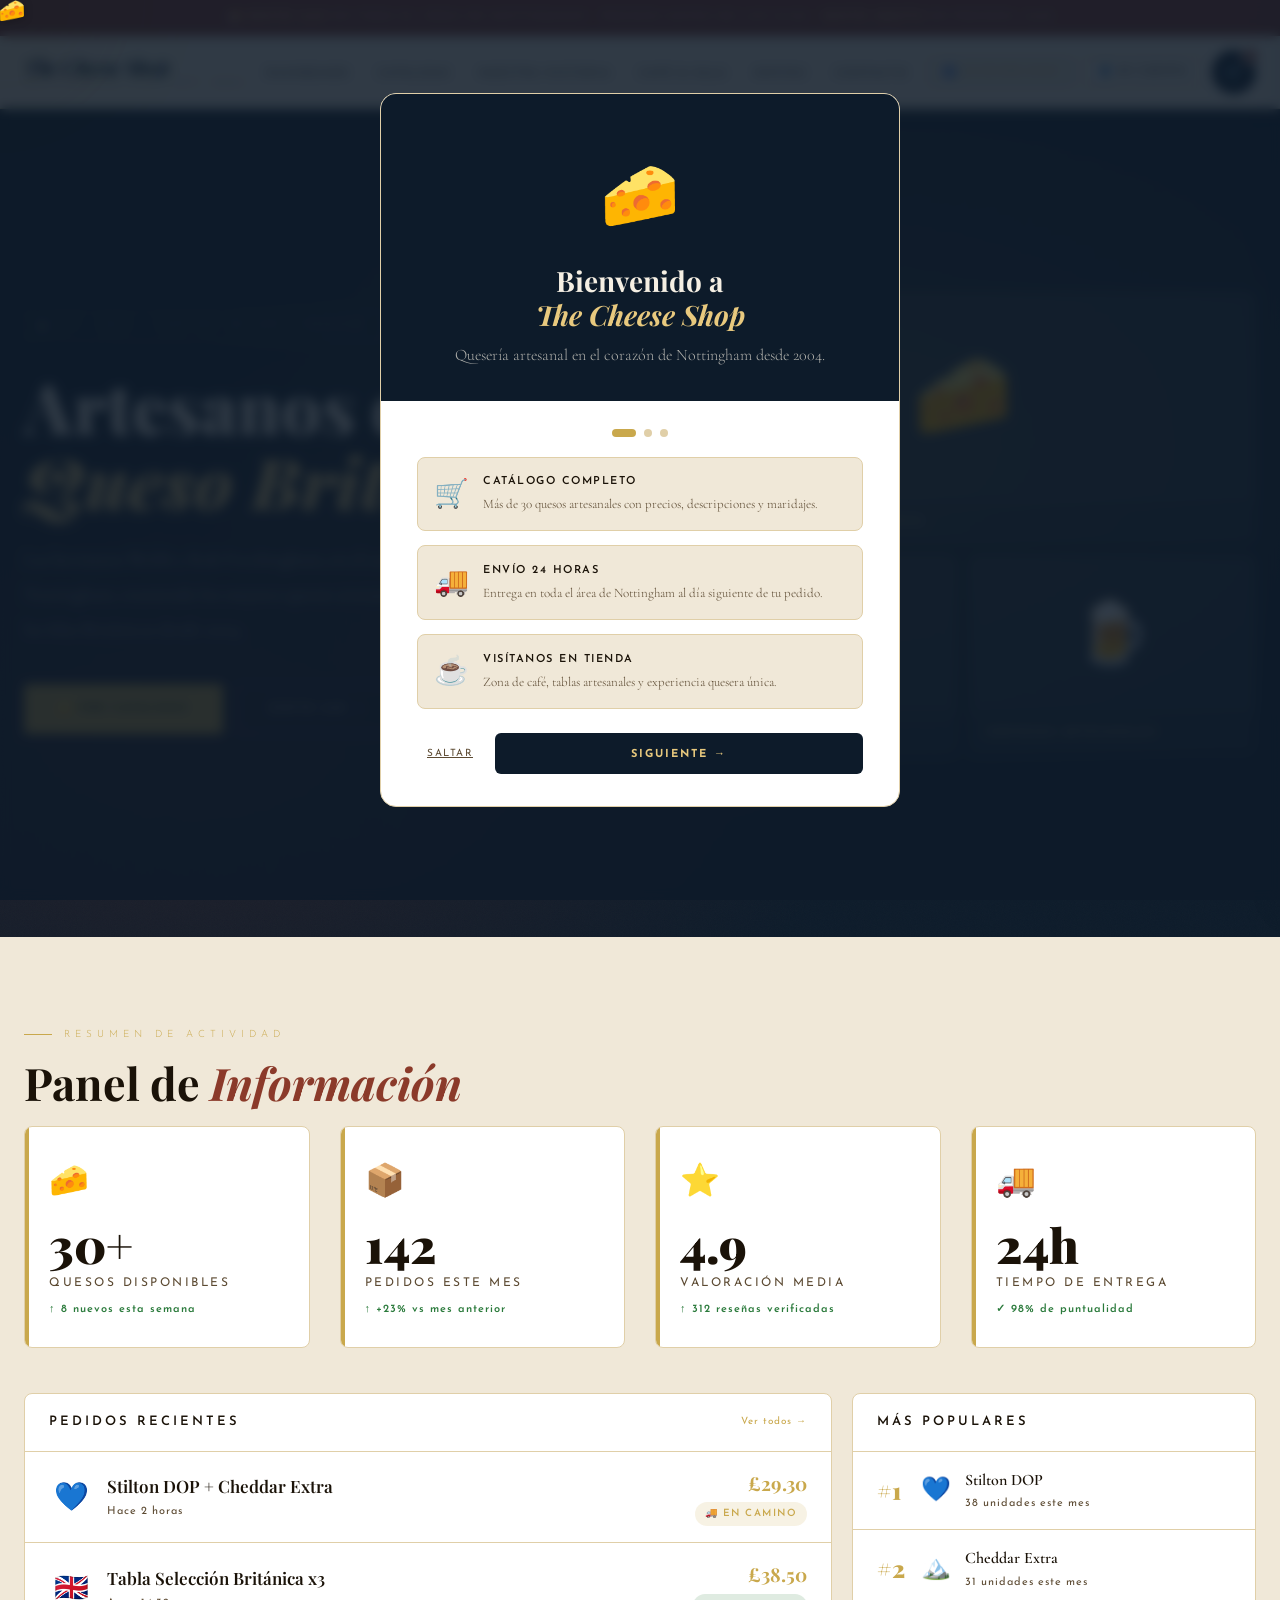
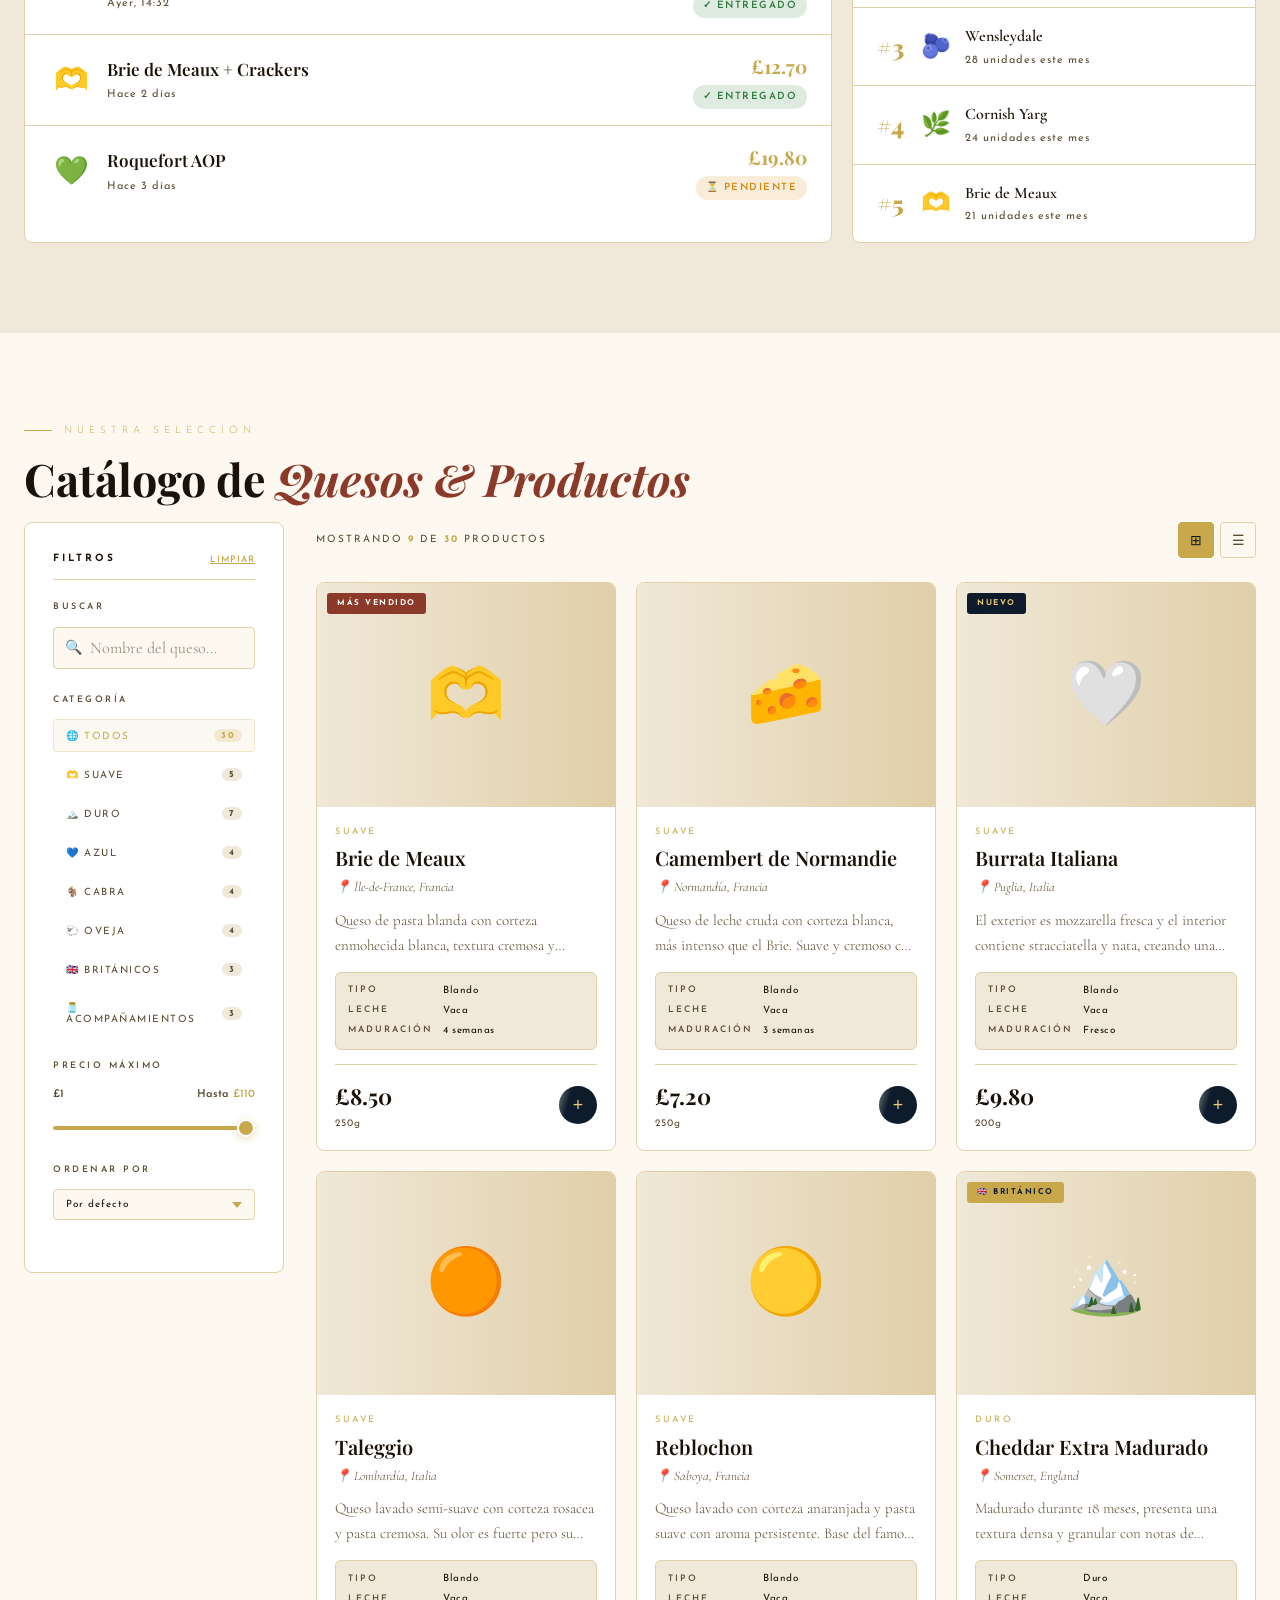
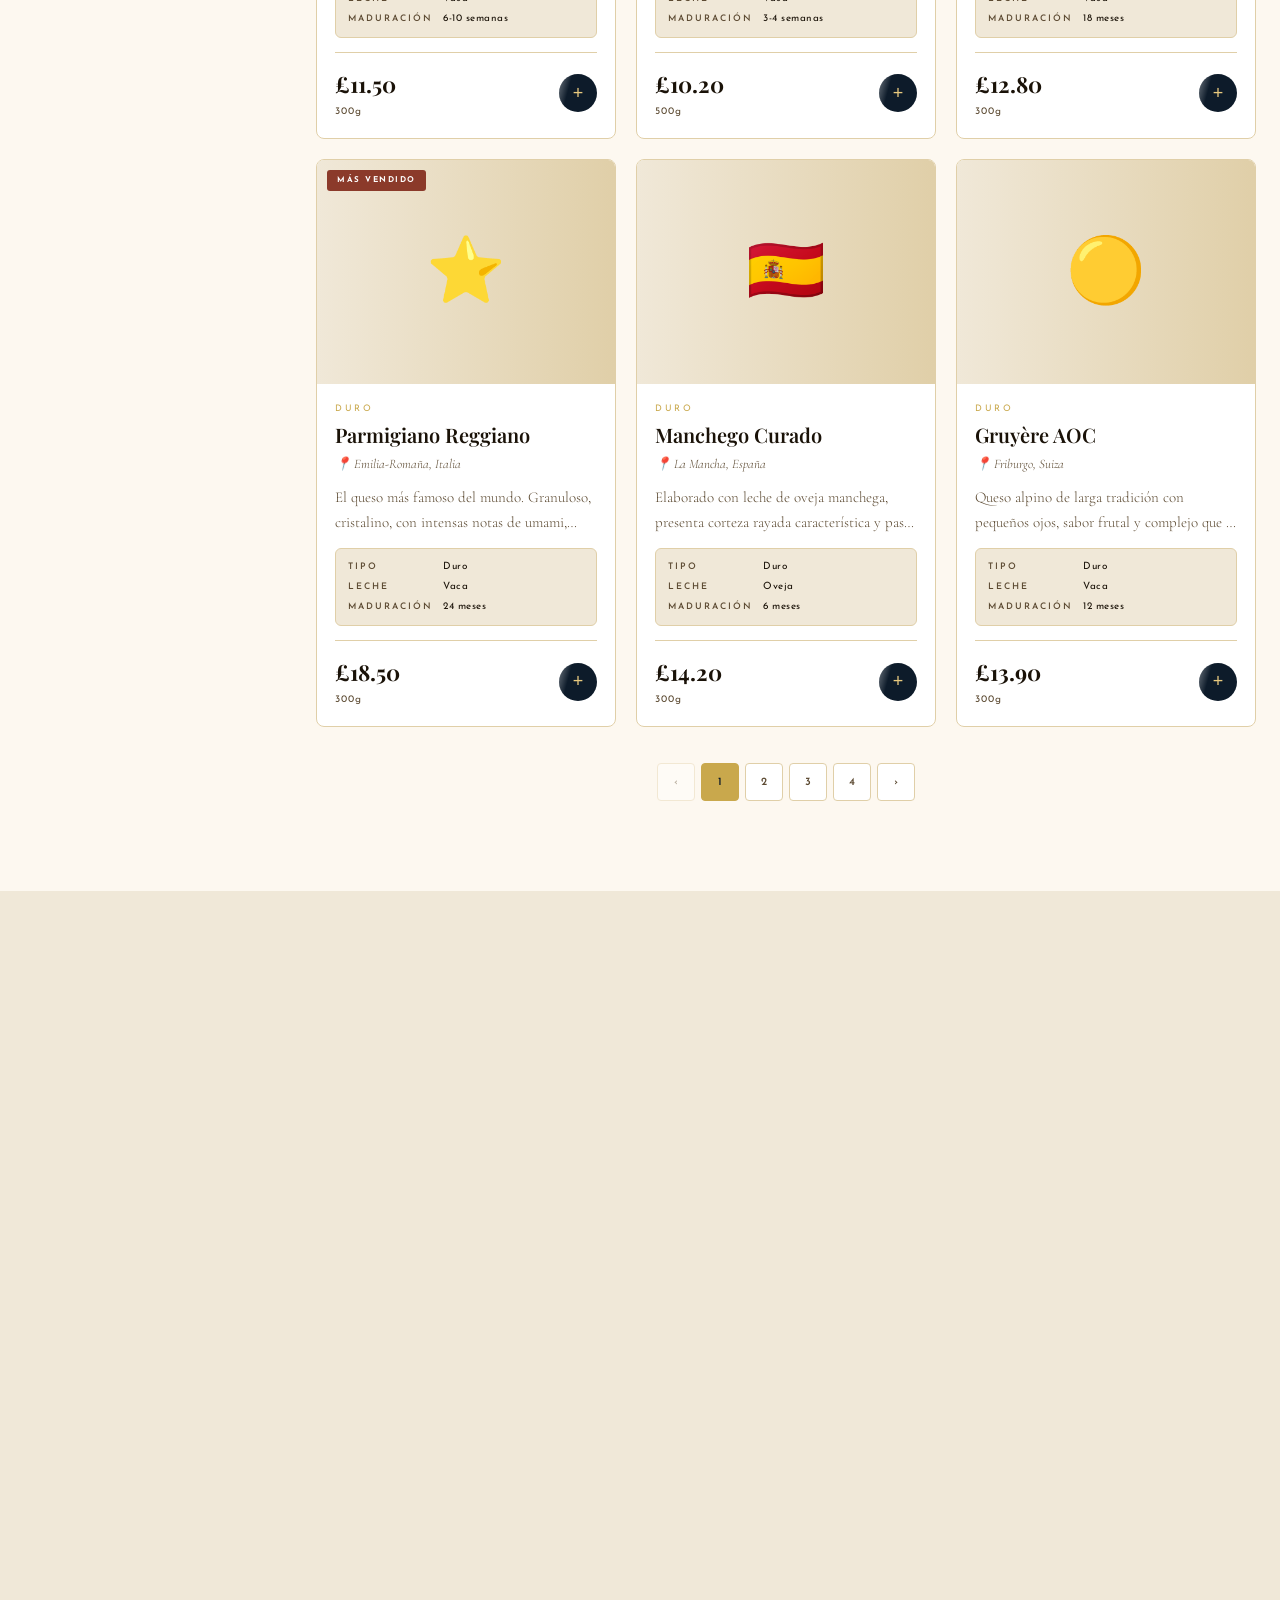
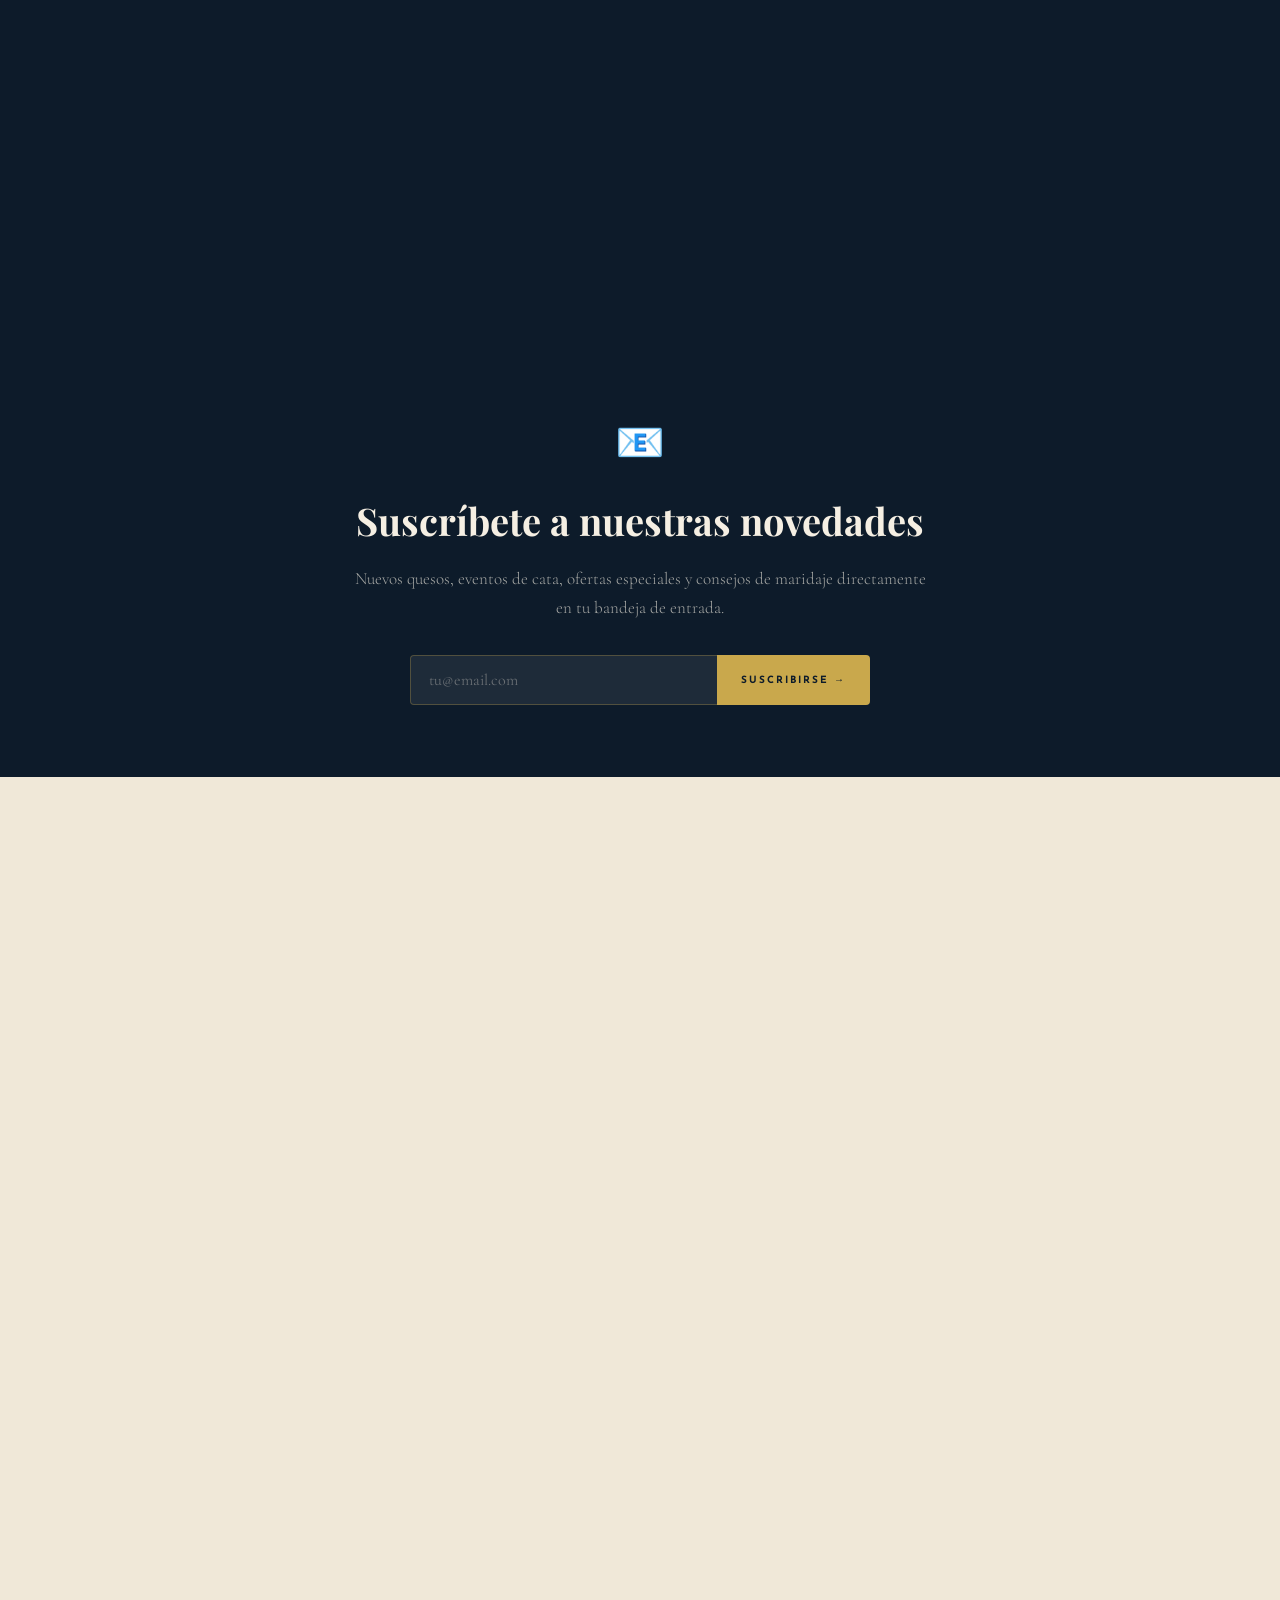
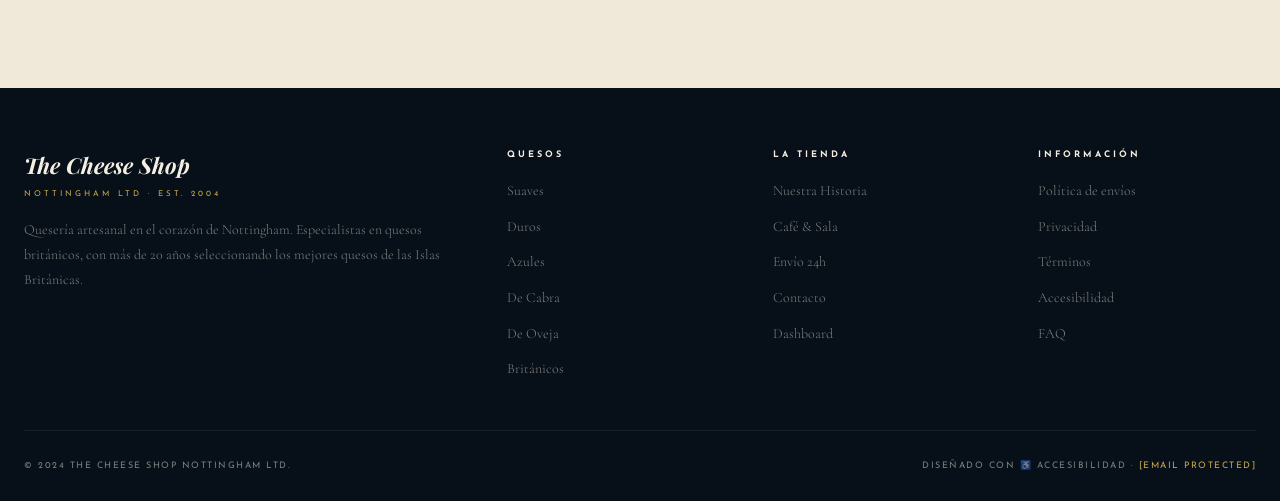
==== commit 4bb1eec1: "Update index.html" ====
--- a/index.html
+++ b/index.html
@@ -14,7 +14,6 @@
 <link href="https://fonts.googleapis.com/css2?family=Playfair+Display:ital,wght@0,400;0,600;0,700;0,900;1,400;1,700&family=Cormorant+Garamond:ital,wght@0,300;0,400;0,500;1,300;1,400&family=Josefin+Sans:wght@200;300;400;600;700&display=swap" rel="stylesheet">
 <link rel="stylesheet" href="styles.css">
 </head>
-<body>
 <body>
 
 <!-- INDEX CHEESE FOG CURSOR -->
@@ -821,6 +820,22 @@
 
 <!-- TOAST CONTAINER -->
 <div class="toast-container" id="toast-container" role="status" aria-live="polite" aria-atomic="true"></div>
+
+<!-- Inline fallback: onboarding critical functions available before app.js -->
+<script>
+function nextStep(n) {
+  document.querySelectorAll('.onboarding-step').forEach(function(s) { s.classList.remove('active'); });
+  var step = document.getElementById('step-' + n);
+  if (step) { step.classList.add('active'); var btn = step.querySelector('button'); if(btn) btn.focus(); }
+}
+function closeOnboarding() {
+  var ob = document.getElementById('onboarding');
+  if (ob) ob.classList.add('hidden');
+  try { sessionStorage.setItem('onboarding-seen', '1'); } catch(e) {}
+  var mc = document.getElementById('main-content');
+  if (mc) mc.focus();
+}
+</script>
 <script src="app.js" defer></script>
 </body>
 </html>
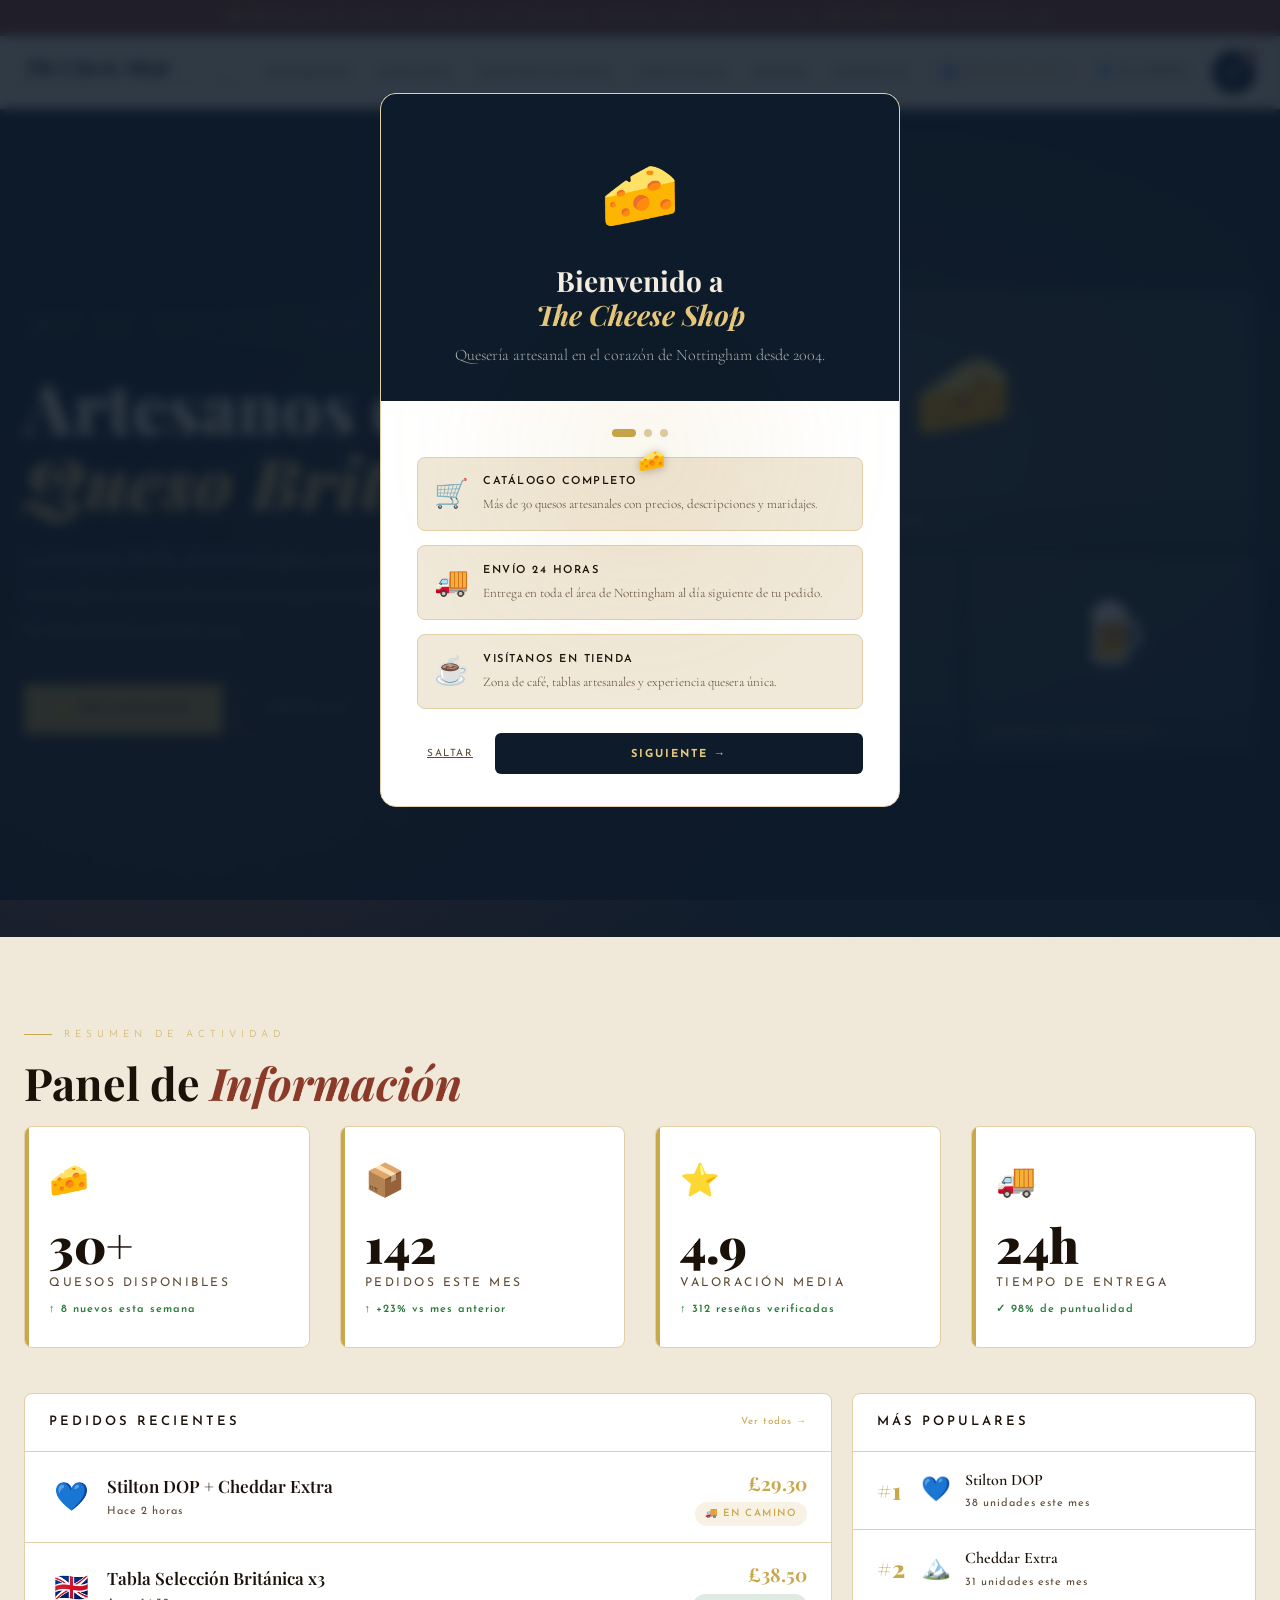
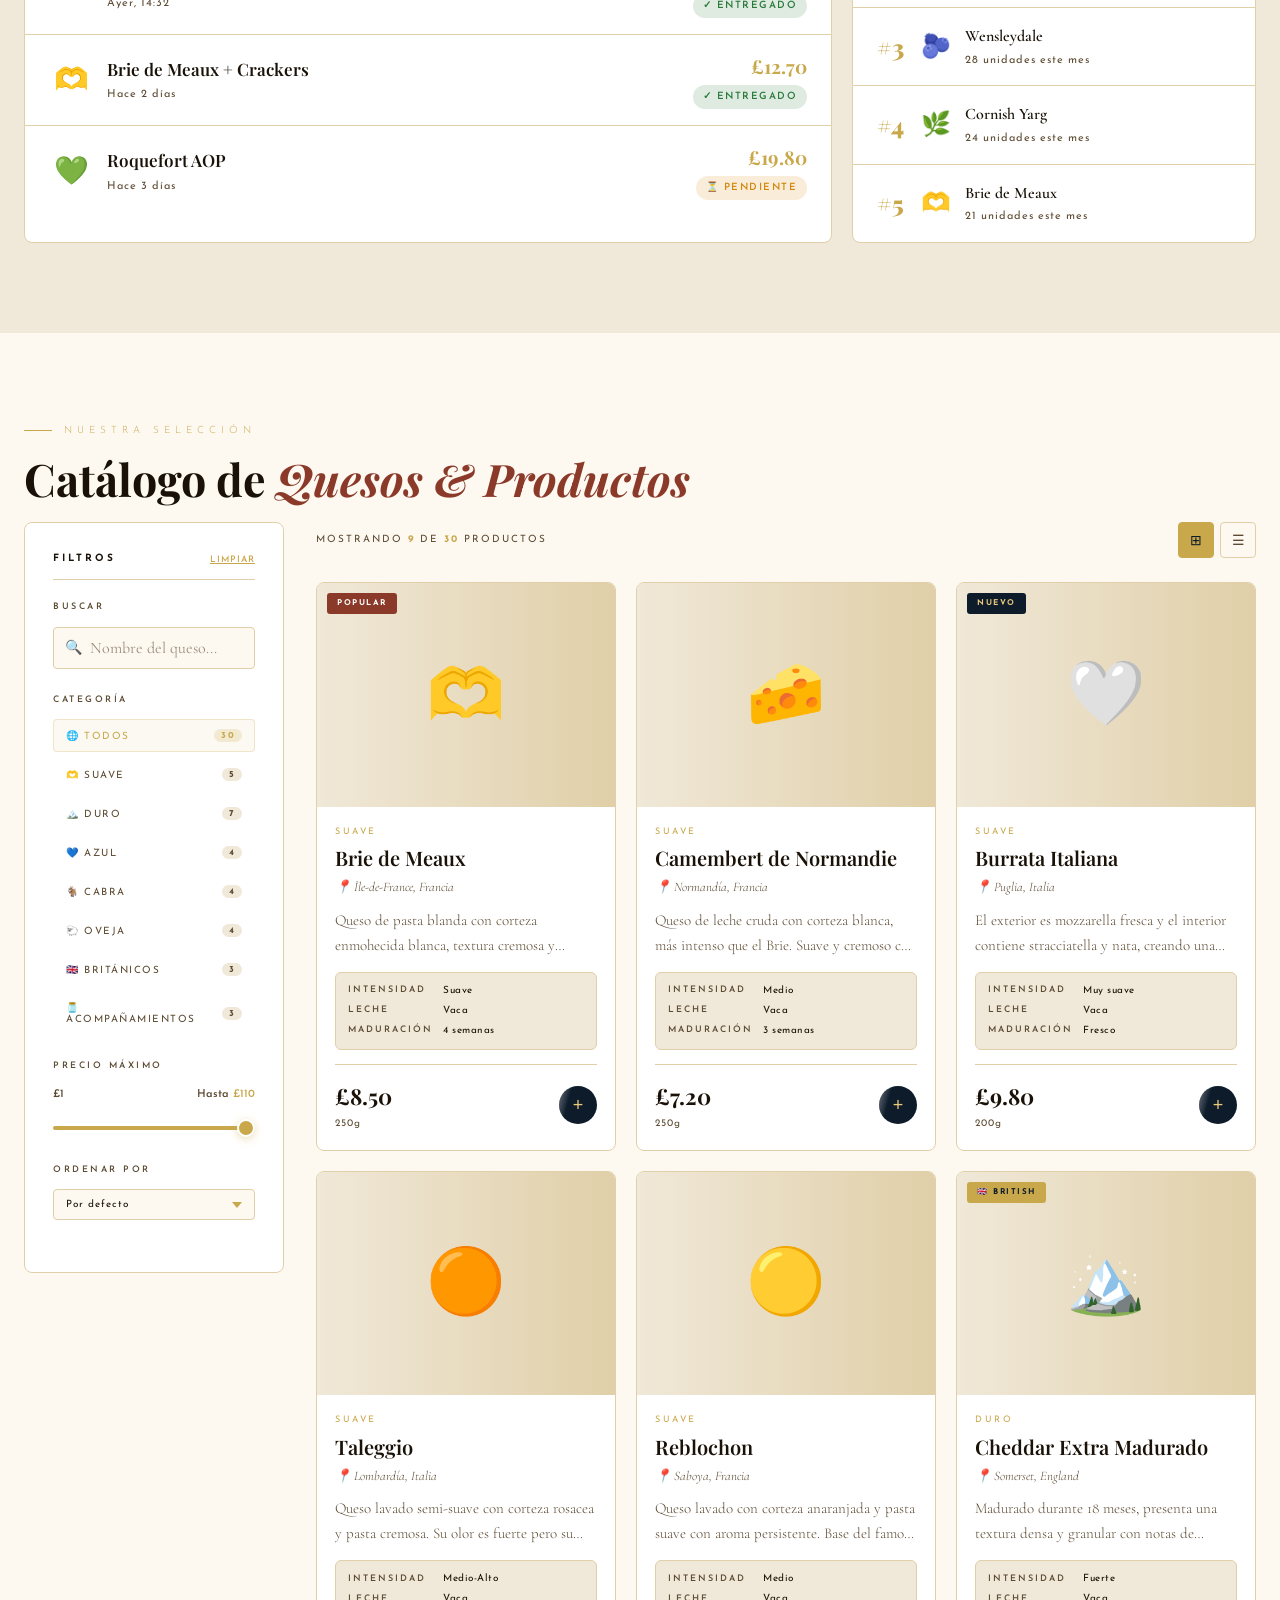
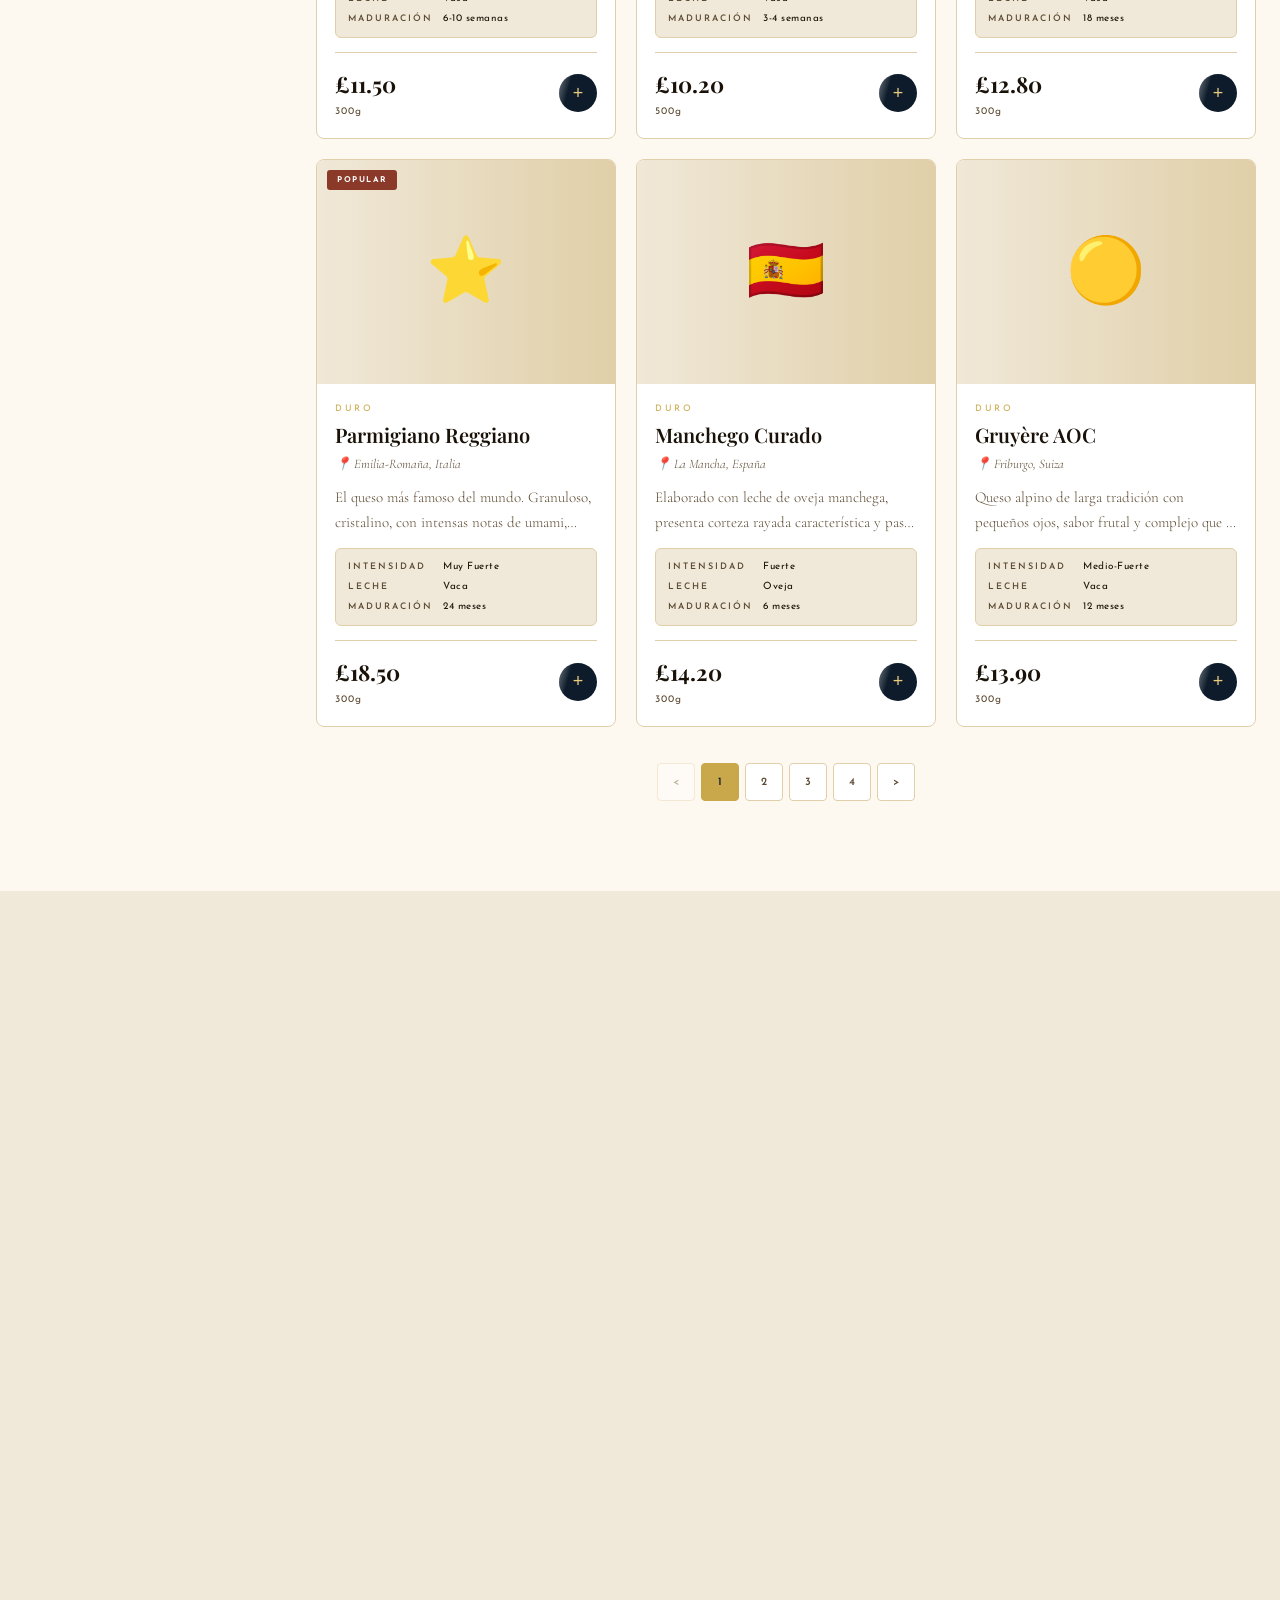
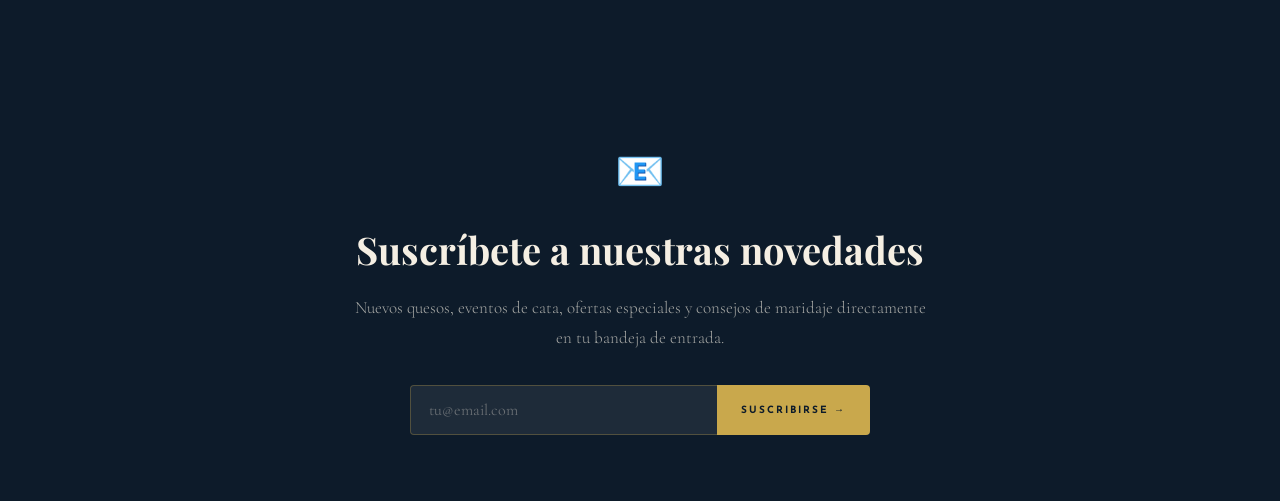
==== commit f733b24f: "Update index.html" ====
--- a/index.html
+++ b/index.html
@@ -754,11 +754,12 @@
 </footer>
 
 <!-- PRODUCT MODAL -->
-<div class="modal-overlay" id="product-modal" role="dialog" aria-modal="true" aria-labelledby="modal-product-name" onclick="handleModalOverlayClick(event)">
+<div class="modal-overlay" id="product-modal" role="dialog" aria-modal="true" aria-hidden="true" aria-labelledby="modal-product-name" onclick="handleModalOverlayClick(event)">
   <div class="modal" id="modal-inner">
     <button class="modal-close" onclick="closeModal()" aria-label="Cerrar detalle del producto">✕</button>
     <div class="modal-hero-img" id="modal-img-bg">
-      <span id="modal-emoji" style="font-size:100px;"></span>
+      <img id="modal-img" src="" alt="" style="max-height:220px;max-width:100%;object-fit:contain;display:none;">
+      <span id="modal-emoji" style="font-size:100px;display:none;" aria-hidden="true"></span>
     </div>
     <div class="modal-body">
       <div class="modal-meta">
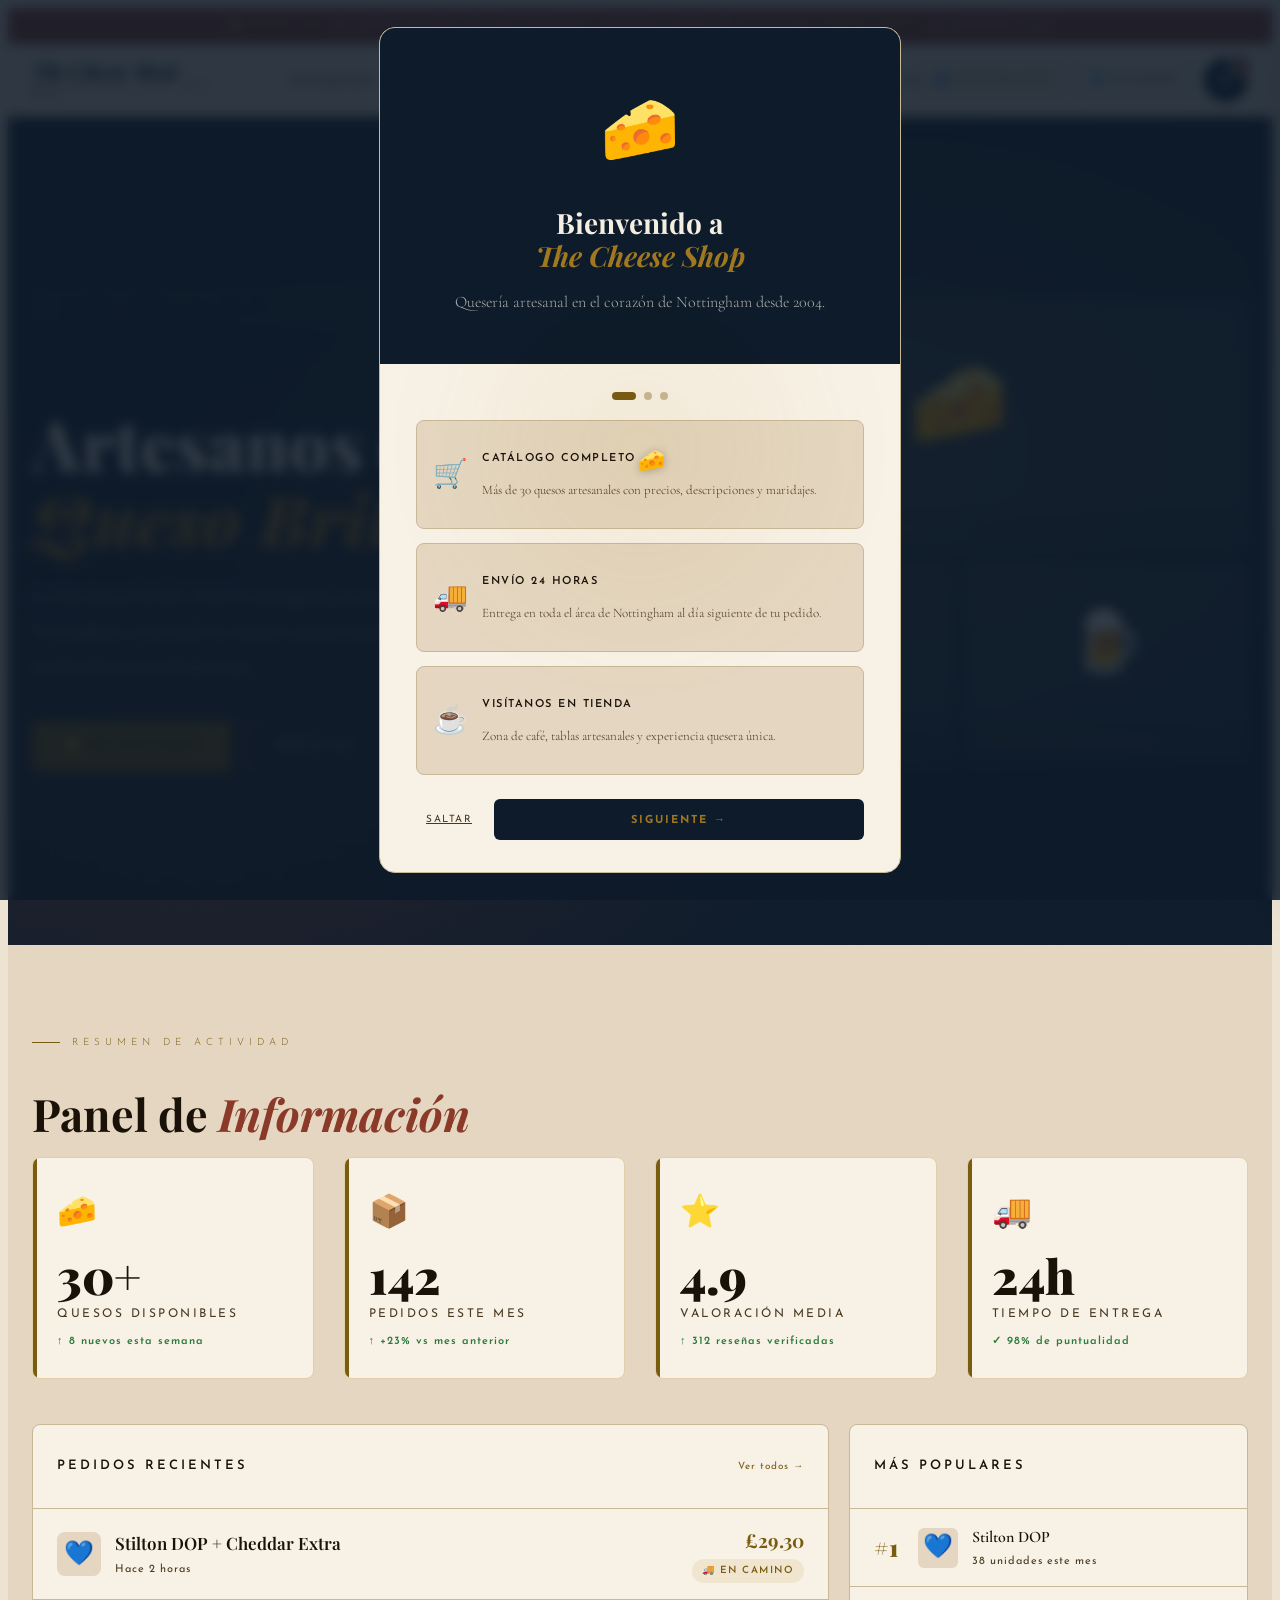
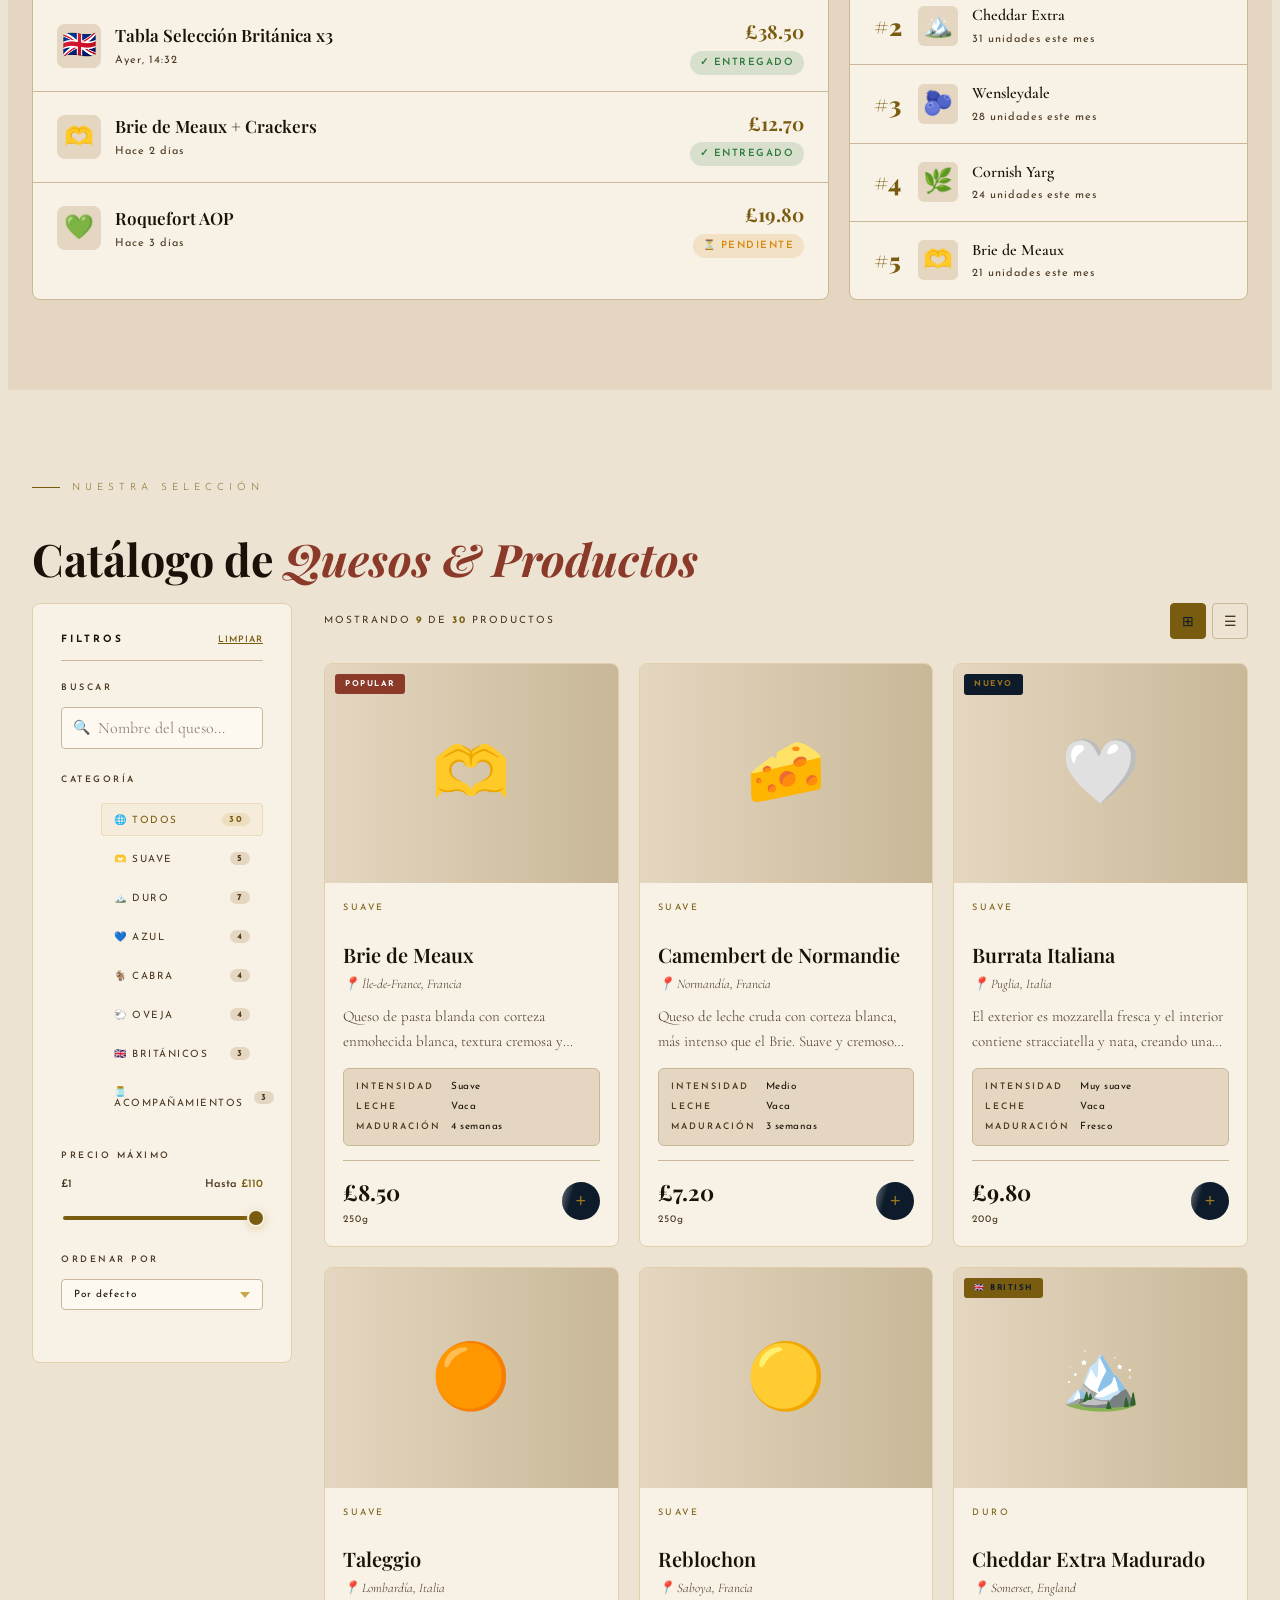
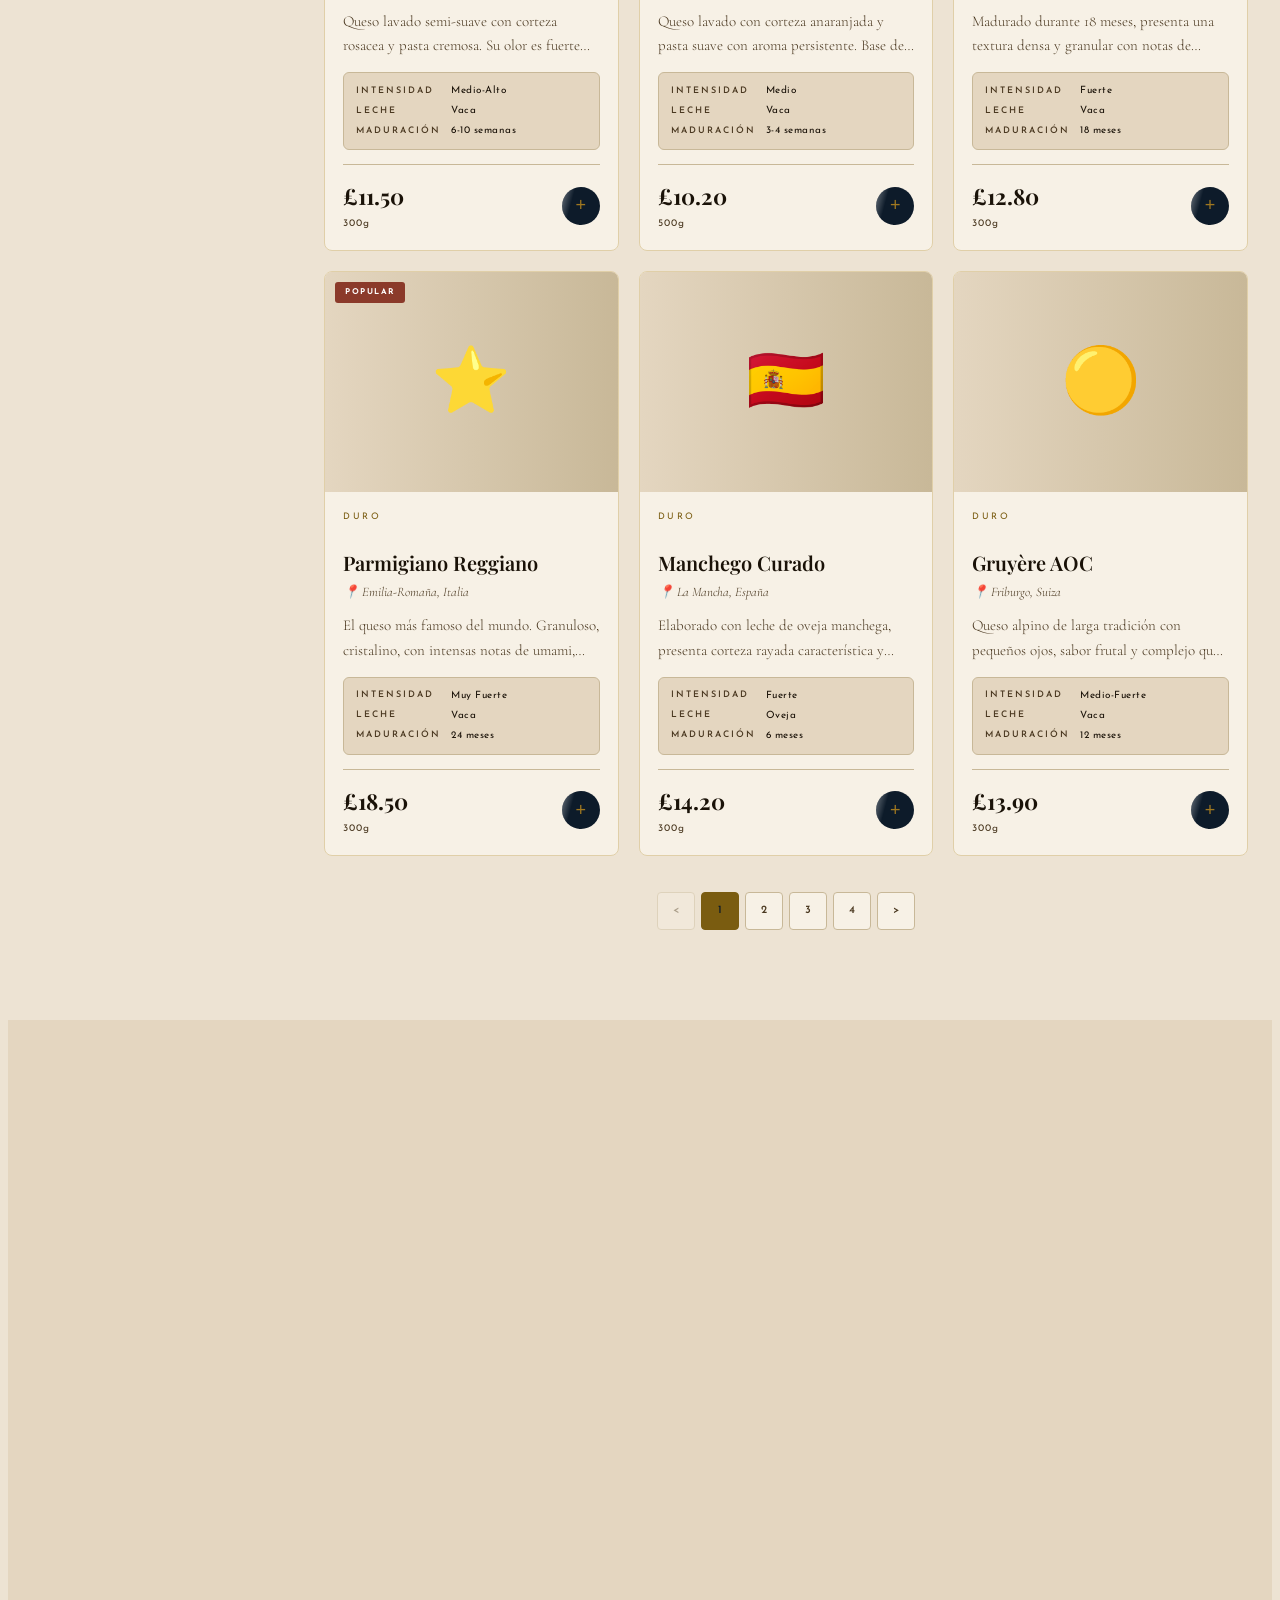
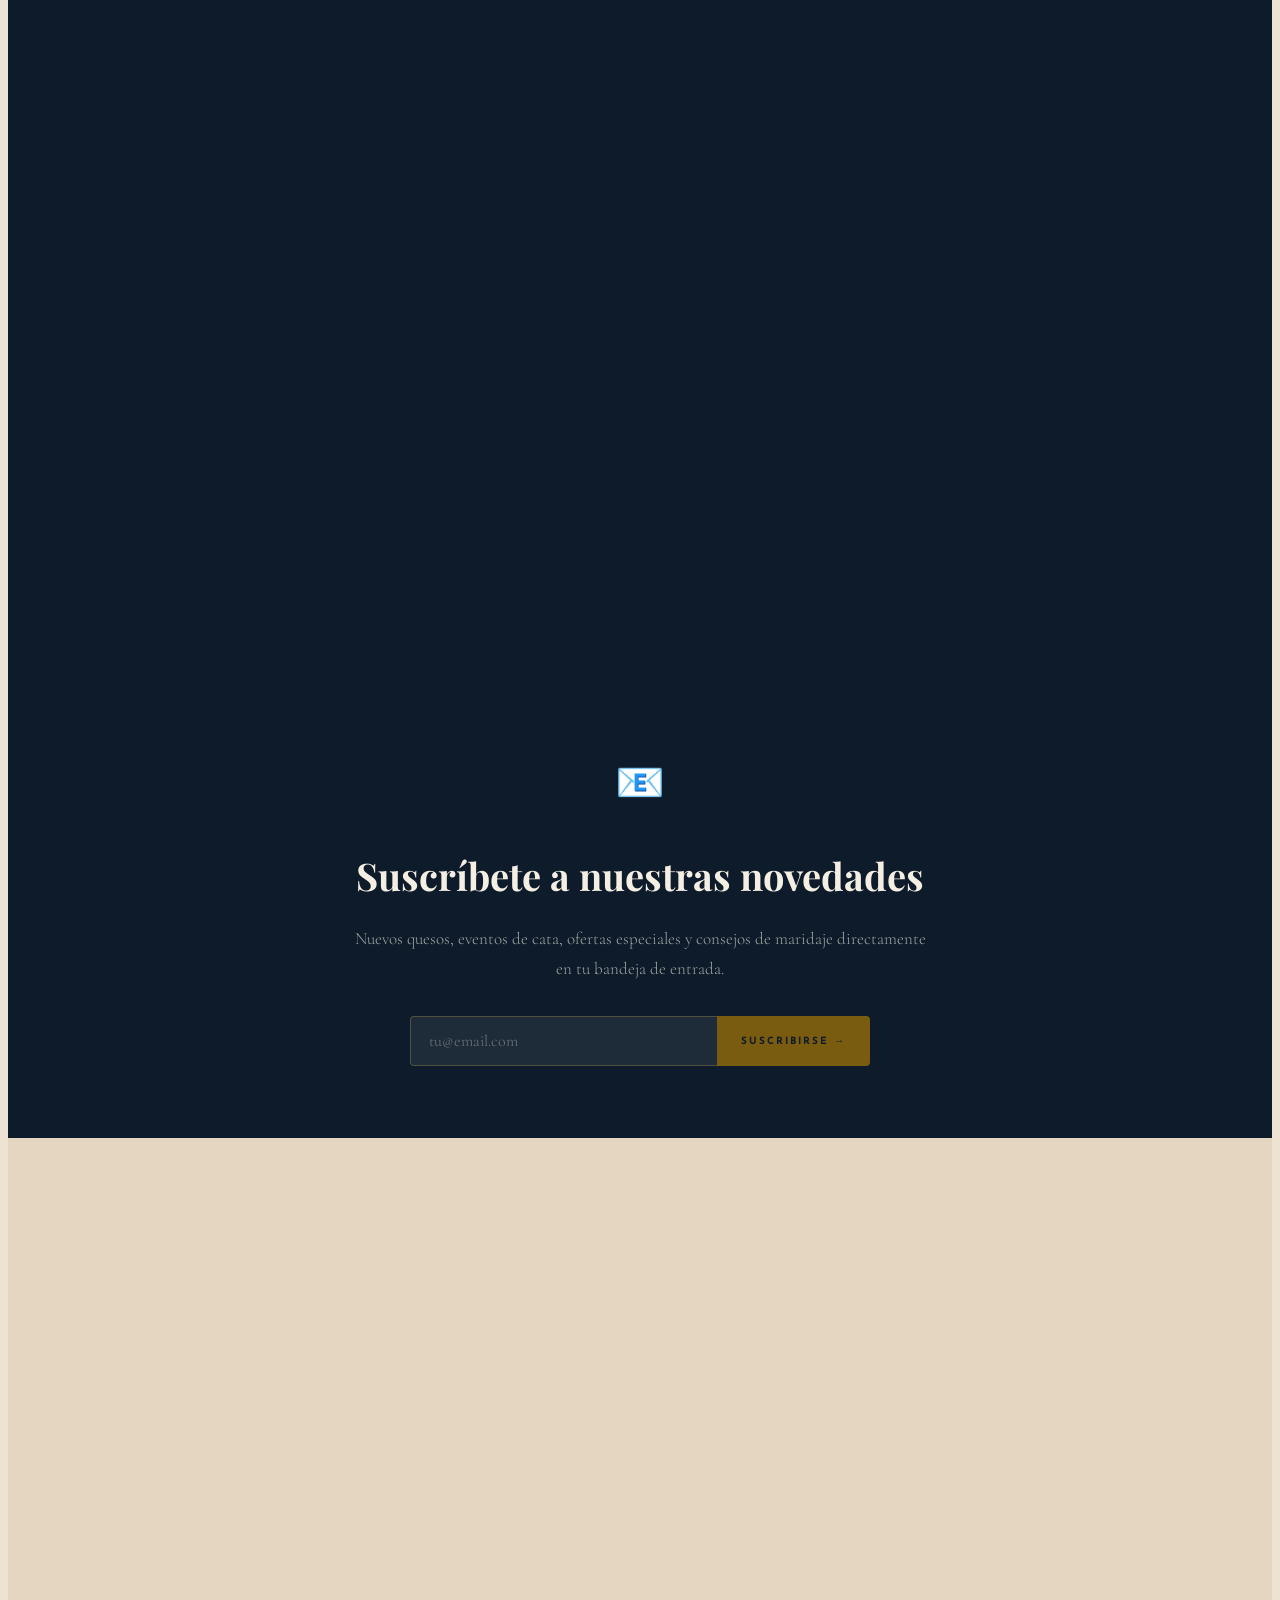
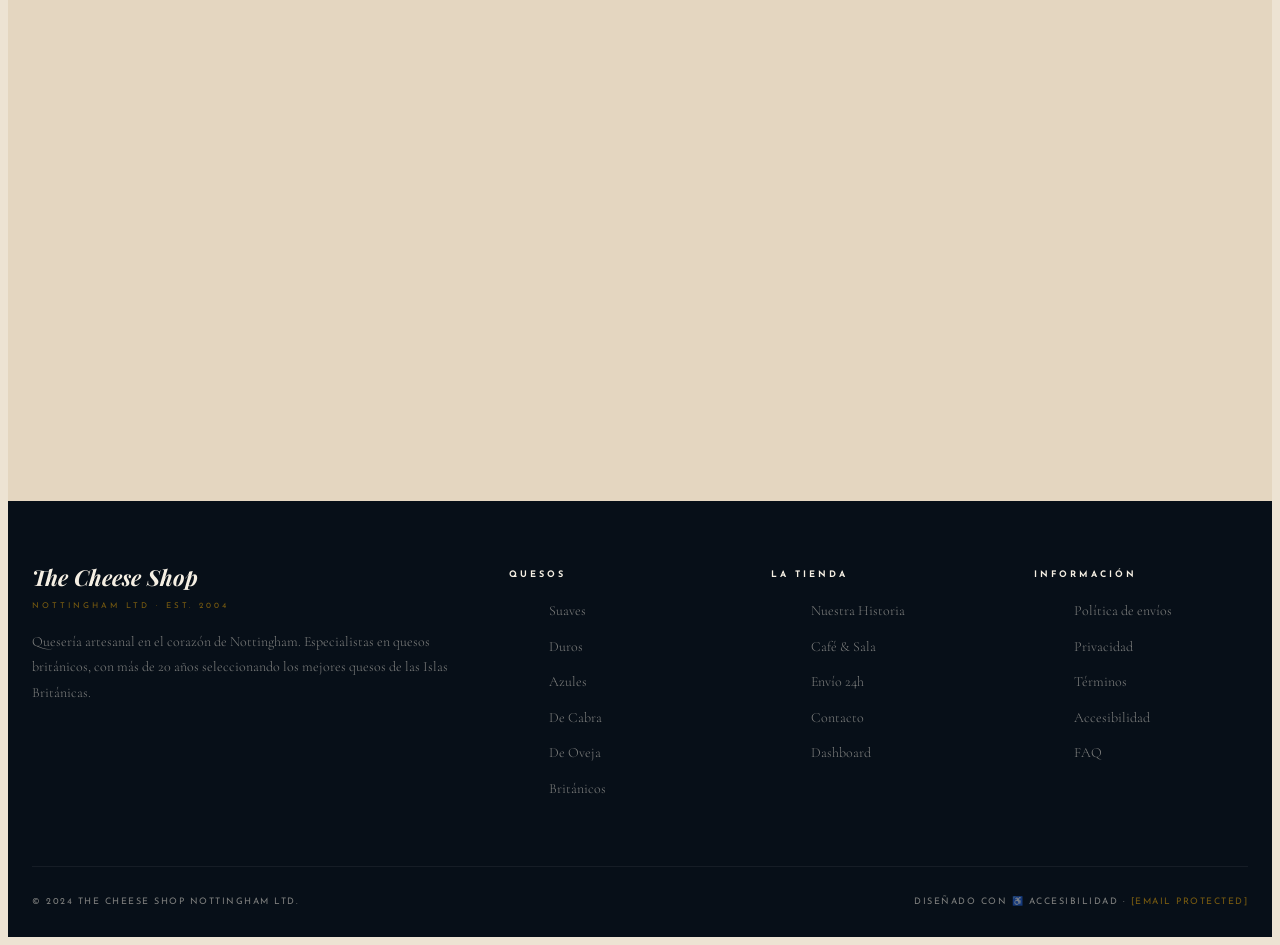
==== commit 534627fd: "Update index.html" ====
--- a/index.html
+++ b/index.html
@@ -416,6 +416,11 @@
                   🫙 Acompañamientos <span class="cat-filter-count" id="count-accompaniment">3</span>
                 </button>
               </li>
+              <li role="option" aria-selected="false">
+                <button class="cat-filter-btn wishlist-filter-btn" id="wishlist-filter-btn" onclick="toggleWishlistFilter(this)" aria-pressed="false" aria-label="Ver mis quesos favoritos" style="display:none;">
+                  ❤️ Mis favoritos <span class="cat-filter-count" id="wishlist-count-badge">0</span>
+                </button>
+              </li>
             </ul>
           </div>
           <div class="filter-group">
@@ -758,7 +763,7 @@
   <div class="modal" id="modal-inner">
     <button class="modal-close" onclick="closeModal()" aria-label="Cerrar detalle del producto">✕</button>
     <div class="modal-hero-img" id="modal-img-bg">
-      <img id="modal-img" src="" alt="" style="max-height:220px;max-width:100%;object-fit:contain;display:none;">
+      <img id="modal-img" src="data:," alt="" style="max-height:220px;max-width:100%;object-fit:contain;display:none;">
       <span id="modal-emoji" style="font-size:100px;display:none;" aria-hidden="true"></span>
     </div>
     <div class="modal-body">
--- a/styles.css
+++ b/styles.css
@@ -247,7 +247,78 @@
 
 
 
-*, *::before, *::after { margin: 0; padding: 0; box-sizing: border-box; }
+/* ═══════════════════════════════════════════
+   LIGHT MODE CONTRAST — mejora legibilidad
+   El modo claro usa gold oscuro para texto legible
+═══════════════════════════════════════════ */
+:root:not([data-theme="dark"]) {
+  --bg-primary:   #ede3d3;
+  --bg-secondary: #e4d6c0;
+  --bg-card:      #f7f1e6;
+  --gold:         #7a5c10;
+  --gold-light:   #a07820;
+  --text-primary:  #1a1208;
+  --text-secondary:#4a3820;
+  --border-color: #c8b898;
+  --nav-bg:       #e8dece;
+}
+
+/* ═══════════════════════════════════════════
+   DASHBOARD — estilos de imagen en pedidos y top productos
+═══════════════════════════════════════════ */
+.dash-order-thumb {
+  width: 44px;
+  height: 44px;
+  border-radius: 8px;
+  overflow: hidden;
+  flex-shrink: 0;
+  background: var(--bg-secondary);
+  display: flex;
+  align-items: center;
+  justify-content: center;
+}
+.dash-order-img {
+  width: 100%;
+  height: 100%;
+  object-fit: cover;
+  display: block;
+}
+.dash-order-emoji-fb,
+.dash-order-emoji {
+  font-size: 24px;
+  display: flex;
+  align-items: center;
+  justify-content: center;
+  width: 100%;
+  height: 100%;
+}
+.dash-featured-thumb {
+  width: 40px;
+  height: 40px;
+  border-radius: 6px;
+  overflow: hidden;
+  flex-shrink: 0;
+  background: var(--bg-secondary);
+  display: flex;
+  align-items: center;
+  justify-content: center;
+}
+.dash-featured-img {
+  width: 100%;
+  height: 100%;
+  object-fit: cover;
+  display: block;
+}
+.dash-featured-emoji {
+  font-size: 20px;
+  display: flex;
+  align-items: center;
+  justify-content: center;
+  width: 100%;
+  height: 100%;
+}
+
+
 html { scroll-behavior: smooth; font-size: calc(18px * var(--font-scale)); }
 body {
   font-family: 'Cormorant Garamond', Georgia, serif;
@@ -2828,6 +2899,66 @@
 @media (prefers-contrast: high) {
   :root { --gold: #ffd700; --border-color: #888; }
   .product-card { border-width: 2px; }
+}
+
+/* Manual high-contrast class (toggled via accessibility panel) */
+.high-contrast {
+  --gold: #ffd700 !important;
+  --gold-light: #ffe066 !important;
+  --border-color: #888 !important;
+}
+.high-contrast body {
+  background: #000 !important;
+  color: #fff !important;
+}
+.high-contrast .product-card,
+.high-contrast .dash-panel,
+.high-contrast .modal,
+.high-contrast .cart-sidebar,
+.high-contrast .a11y-modal {
+  background: #111 !important;
+  border: 2px solid #ffd700 !important;
+  color: #fff !important;
+}
+.high-contrast .nav-bar,
+.high-contrast .nav-inner {
+  background: #000 !important;
+  border-bottom: 2px solid #ffd700 !important;
+}
+.high-contrast a,
+.high-contrast .nav-link,
+.high-contrast .cat-filter-btn {
+  color: #ffd700 !important;
+}
+.high-contrast .submit-btn,
+.high-contrast .product-add-btn,
+.high-contrast .modal-add-btn,
+.high-contrast .cart-checkout-btn {
+  background: #ffd700 !important;
+  color: #000 !important;
+  border: 2px solid #ffd700 !important;
+  font-weight: 700 !important;
+}
+.high-contrast .form-input {
+  background: #111 !important;
+  color: #fff !important;
+  border: 2px solid #ffd700 !important;
+}
+.high-contrast .section,
+.high-contrast .hero,
+.high-contrast .catalog-section {
+  background: #000 !important;
+}
+.high-contrast .product-name,
+.high-contrast .product-desc,
+.high-contrast .modal-name,
+.high-contrast .dash-order-name {
+  color: #fff !important;
+}
+.high-contrast .product-cat,
+.high-contrast .product-origin,
+.high-contrast .product-meta-label {
+  color: #ffd700 !important;
 }
 
 /* Reduced motion */
@@ -3571,4 +3702,4 @@
   background: var(--bg-secondary);
   border-color: var(--border-color);
   color: var(--text-secondary);
-}+}
--- a/styles.css
+++ b/styles.css
@@ -247,7 +247,78 @@
 
 
 
-*, *::before, *::after { margin: 0; padding: 0; box-sizing: border-box; }
+/* ═══════════════════════════════════════════
+   LIGHT MODE CONTRAST — mejora legibilidad
+   El modo claro usa gold oscuro para texto legible
+═══════════════════════════════════════════ */
+:root:not([data-theme="dark"]) {
+  --bg-primary:   #ede3d3;
+  --bg-secondary: #e4d6c0;
+  --bg-card:      #f7f1e6;
+  --gold:         #7a5c10;
+  --gold-light:   #a07820;
+  --text-primary:  #1a1208;
+  --text-secondary:#4a3820;
+  --border-color: #c8b898;
+  --nav-bg:       #e8dece;
+}
+
+/* ═══════════════════════════════════════════
+   DASHBOARD — estilos de imagen en pedidos y top productos
+═══════════════════════════════════════════ */
+.dash-order-thumb {
+  width: 44px;
+  height: 44px;
+  border-radius: 8px;
+  overflow: hidden;
+  flex-shrink: 0;
+  background: var(--bg-secondary);
+  display: flex;
+  align-items: center;
+  justify-content: center;
+}
+.dash-order-img {
+  width: 100%;
+  height: 100%;
+  object-fit: cover;
+  display: block;
+}
+.dash-order-emoji-fb,
+.dash-order-emoji {
+  font-size: 24px;
+  display: flex;
+  align-items: center;
+  justify-content: center;
+  width: 100%;
+  height: 100%;
+}
+.dash-featured-thumb {
+  width: 40px;
+  height: 40px;
+  border-radius: 6px;
+  overflow: hidden;
+  flex-shrink: 0;
+  background: var(--bg-secondary);
+  display: flex;
+  align-items: center;
+  justify-content: center;
+}
+.dash-featured-img {
+  width: 100%;
+  height: 100%;
+  object-fit: cover;
+  display: block;
+}
+.dash-featured-emoji {
+  font-size: 20px;
+  display: flex;
+  align-items: center;
+  justify-content: center;
+  width: 100%;
+  height: 100%;
+}
+
+
 html { scroll-behavior: smooth; font-size: calc(18px * var(--font-scale)); }
 body {
   font-family: 'Cormorant Garamond', Georgia, serif;
@@ -2828,6 +2899,66 @@
 @media (prefers-contrast: high) {
   :root { --gold: #ffd700; --border-color: #888; }
   .product-card { border-width: 2px; }
+}
+
+/* Manual high-contrast class (toggled via accessibility panel) */
+.high-contrast {
+  --gold: #ffd700 !important;
+  --gold-light: #ffe066 !important;
+  --border-color: #888 !important;
+}
+.high-contrast body {
+  background: #000 !important;
+  color: #fff !important;
+}
+.high-contrast .product-card,
+.high-contrast .dash-panel,
+.high-contrast .modal,
+.high-contrast .cart-sidebar,
+.high-contrast .a11y-modal {
+  background: #111 !important;
+  border: 2px solid #ffd700 !important;
+  color: #fff !important;
+}
+.high-contrast .nav-bar,
+.high-contrast .nav-inner {
+  background: #000 !important;
+  border-bottom: 2px solid #ffd700 !important;
+}
+.high-contrast a,
+.high-contrast .nav-link,
+.high-contrast .cat-filter-btn {
+  color: #ffd700 !important;
+}
+.high-contrast .submit-btn,
+.high-contrast .product-add-btn,
+.high-contrast .modal-add-btn,
+.high-contrast .cart-checkout-btn {
+  background: #ffd700 !important;
+  color: #000 !important;
+  border: 2px solid #ffd700 !important;
+  font-weight: 700 !important;
+}
+.high-contrast .form-input {
+  background: #111 !important;
+  color: #fff !important;
+  border: 2px solid #ffd700 !important;
+}
+.high-contrast .section,
+.high-contrast .hero,
+.high-contrast .catalog-section {
+  background: #000 !important;
+}
+.high-contrast .product-name,
+.high-contrast .product-desc,
+.high-contrast .modal-name,
+.high-contrast .dash-order-name {
+  color: #fff !important;
+}
+.high-contrast .product-cat,
+.high-contrast .product-origin,
+.high-contrast .product-meta-label {
+  color: #ffd700 !important;
 }
 
 /* Reduced motion */
@@ -3571,4 +3702,4 @@
   background: var(--bg-secondary);
   border-color: var(--border-color);
   color: var(--text-secondary);
-}+}
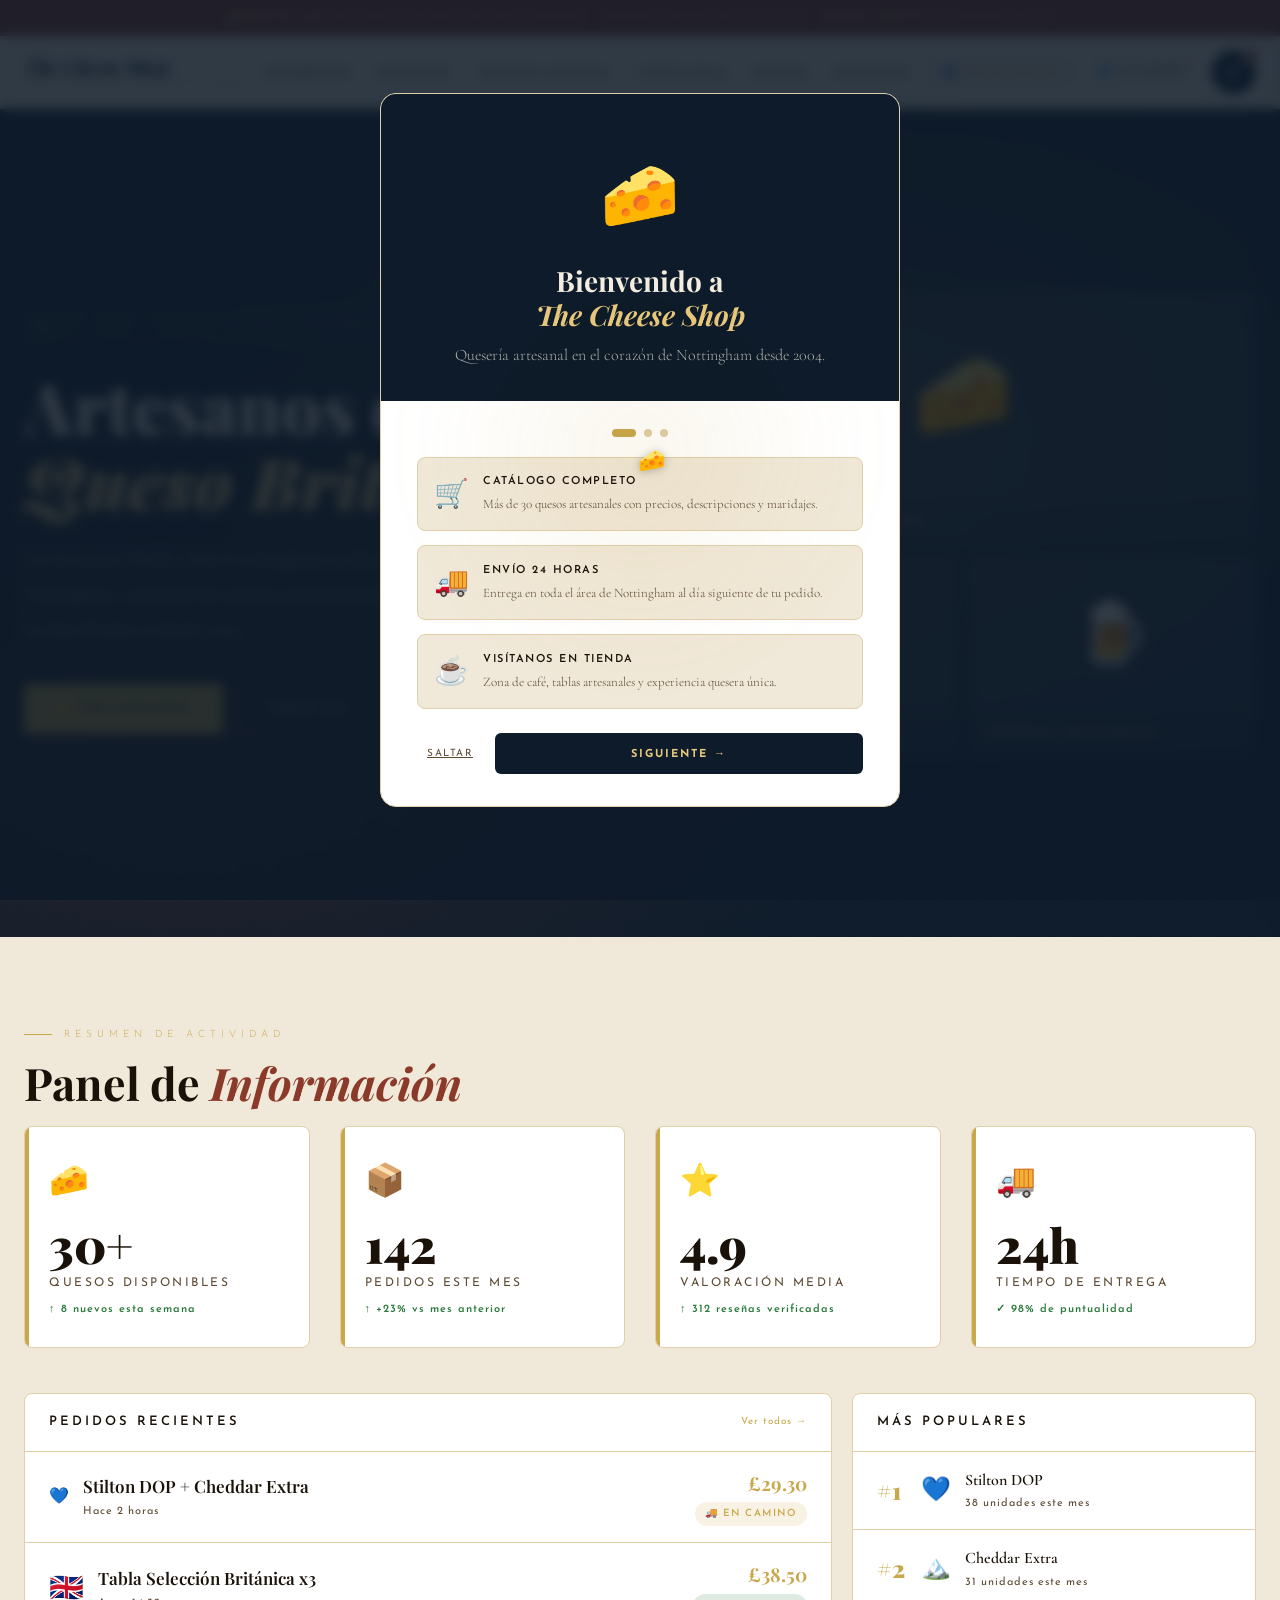
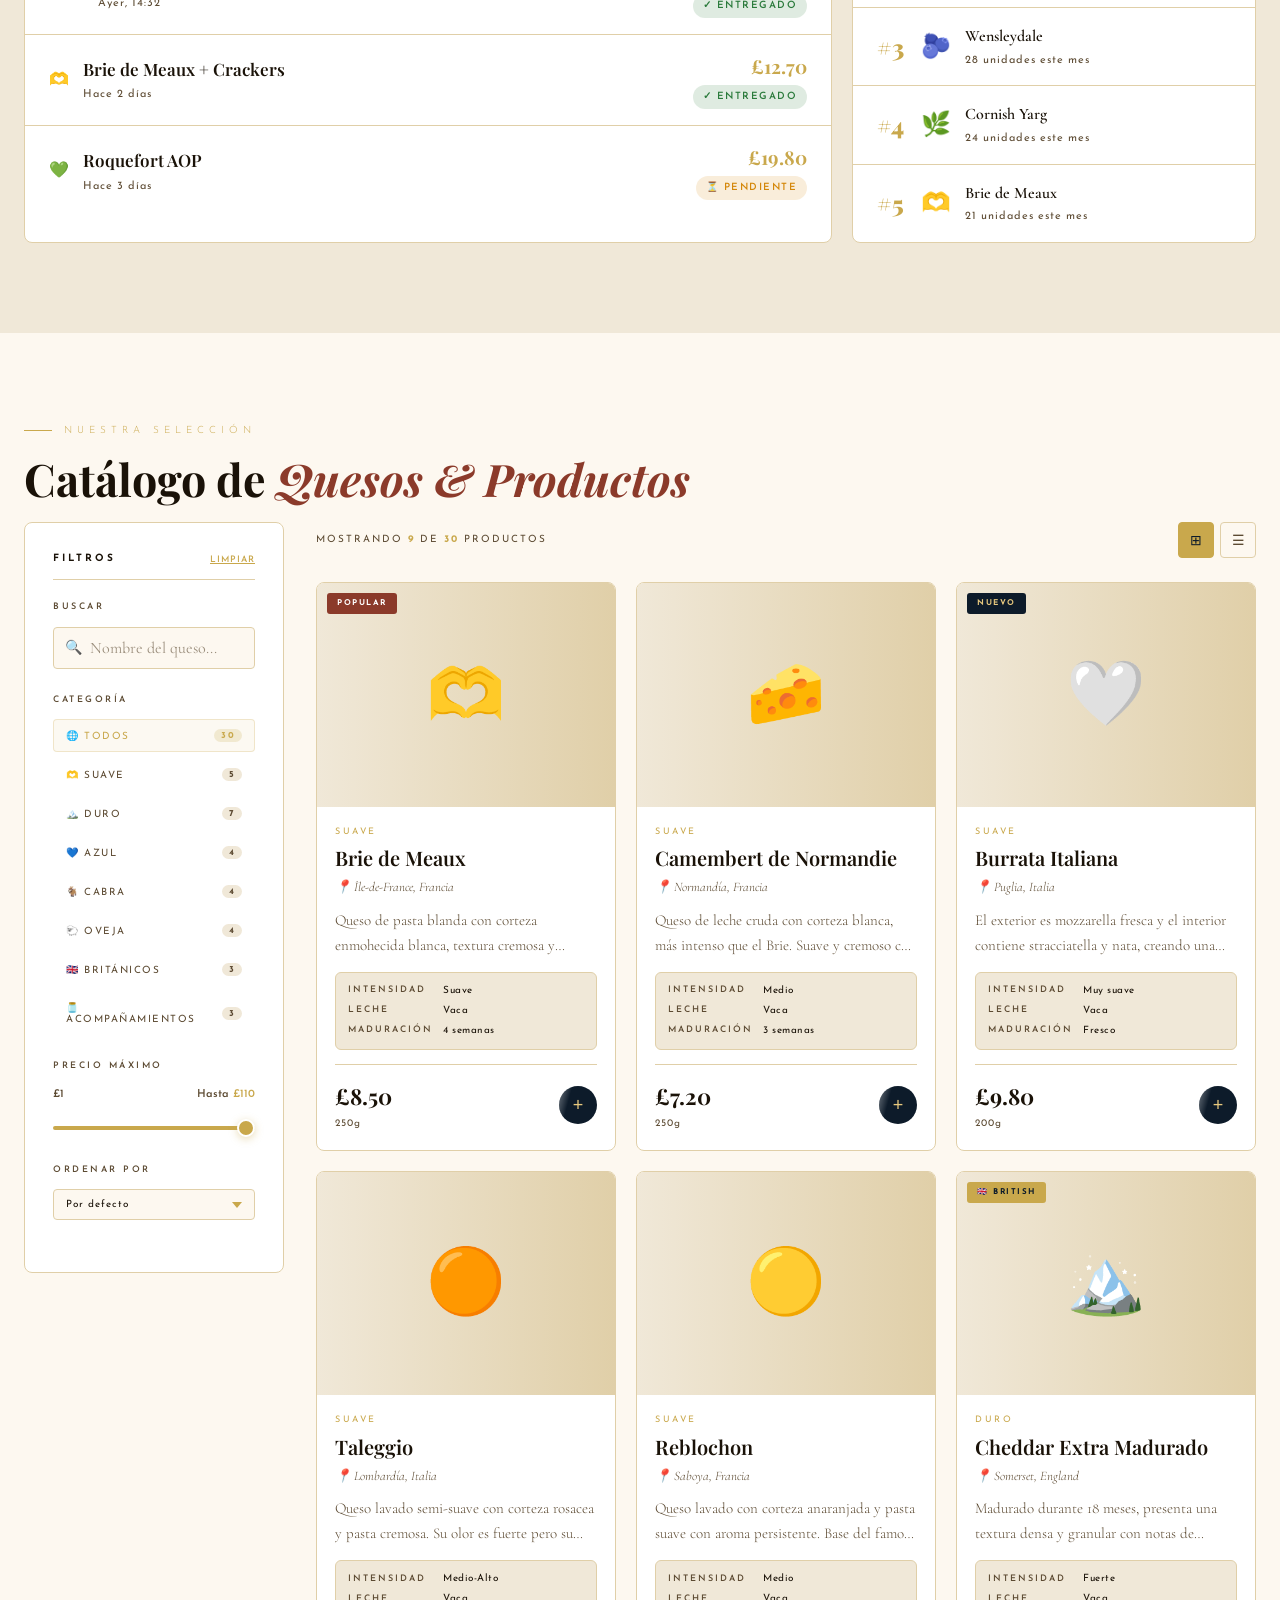
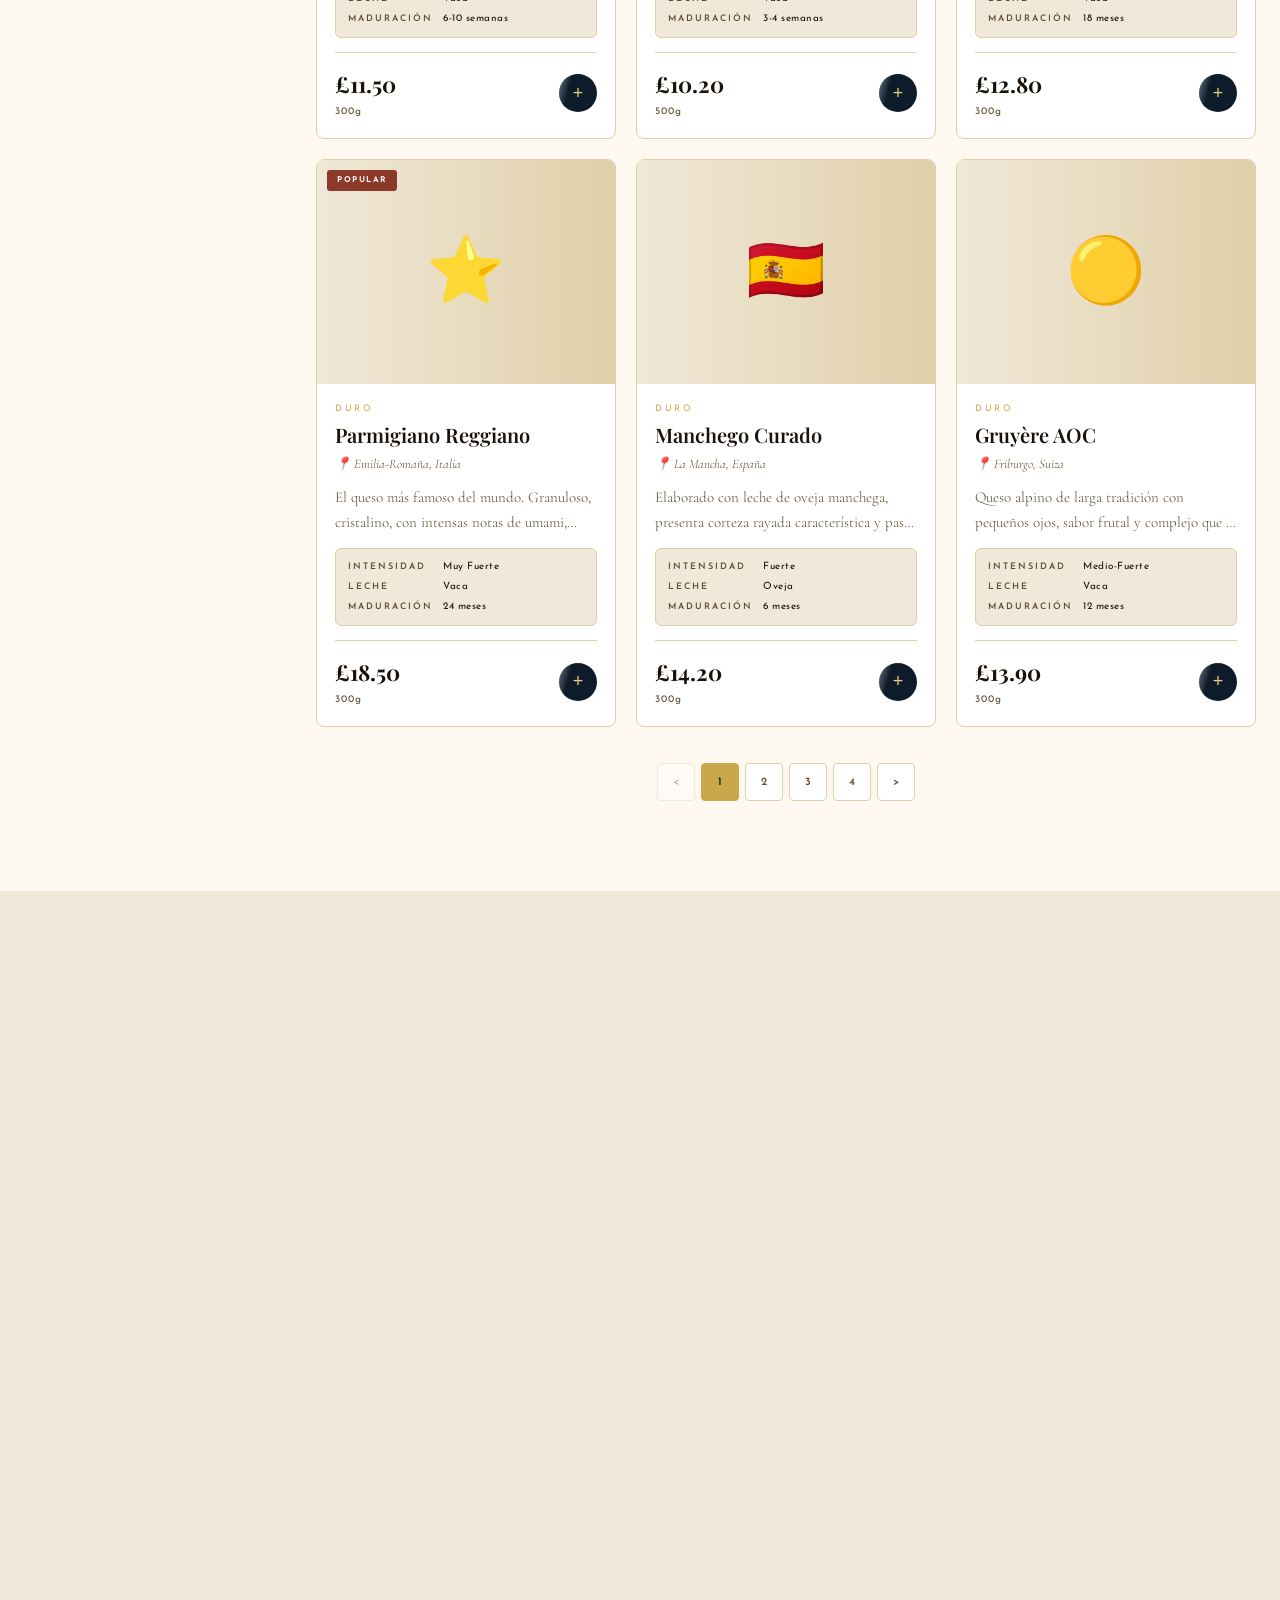
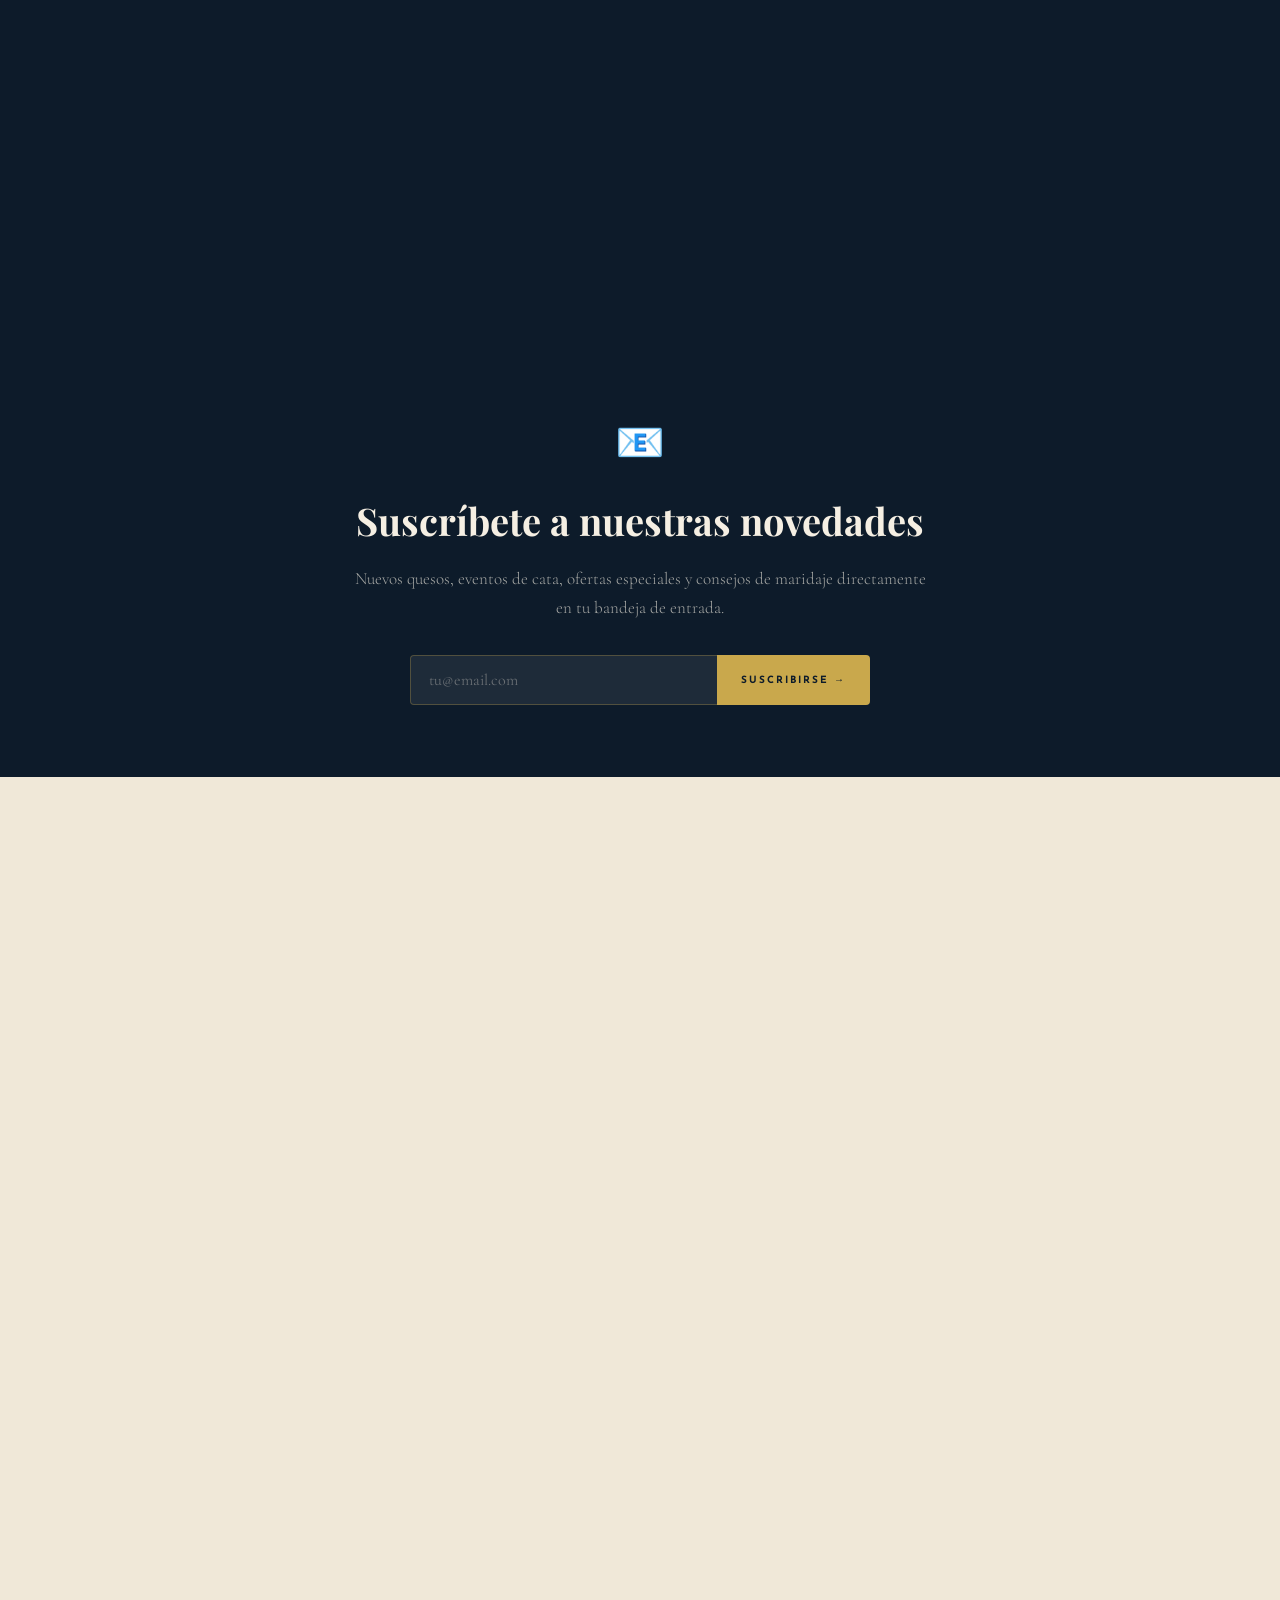
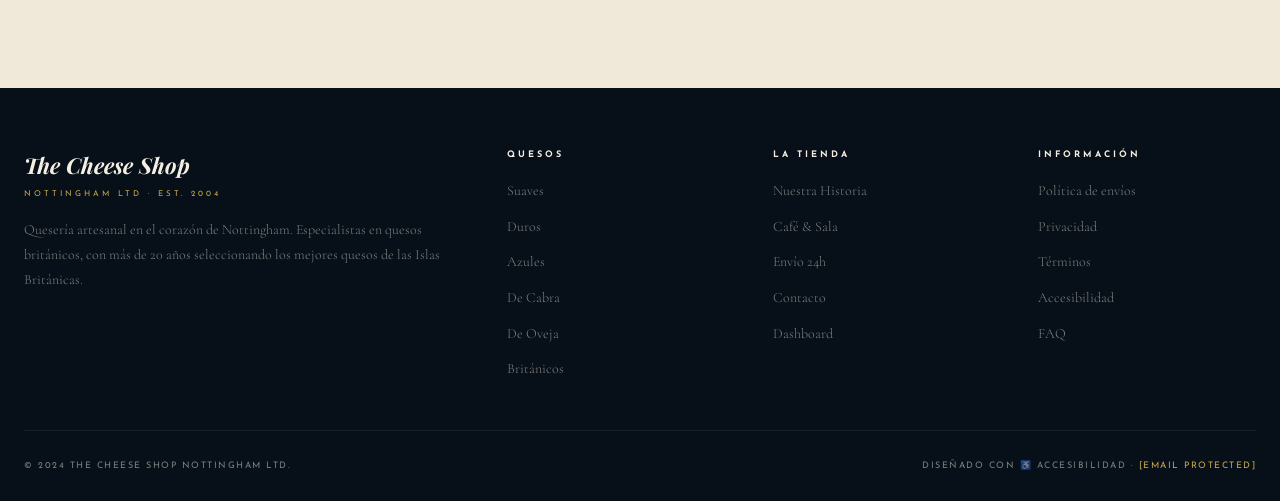
==== commit b143dd80: "Update index.html" ====
--- a/index.html
+++ b/index.html
@@ -360,6 +360,9 @@
     <h2 class="section-title" id="catalog-title">Catálogo de <em>Quesos & Productos</em></h2>
     <div class="catalog-layout">
       <!-- FILTERS -->
+      <button id="toggle-filters-mobile" class="btn-ghost" style="display: none; margin-bottom: 16px;" onclick="toggleFiltersMobile()">
+        🔍 Mostrar filtros
+      </button>
       <aside aria-label="Filtros de búsqueda" id="filters-aside">
         <div class="filters-panel">
           <div class="filter-title">
@@ -416,11 +419,6 @@
                   🫙 Acompañamientos <span class="cat-filter-count" id="count-accompaniment">3</span>
                 </button>
               </li>
-              <li role="option" aria-selected="false">
-                <button class="cat-filter-btn wishlist-filter-btn" id="wishlist-filter-btn" onclick="toggleWishlistFilter(this)" aria-pressed="false" aria-label="Ver mis quesos favoritos" style="display:none;">
-                  ❤️ Mis favoritos <span class="cat-filter-count" id="wishlist-count-badge">0</span>
-                </button>
-              </li>
             </ul>
           </div>
           <div class="filter-group">
@@ -759,12 +757,11 @@
 </footer>
 
 <!-- PRODUCT MODAL -->
-<div class="modal-overlay" id="product-modal" role="dialog" aria-modal="true" aria-hidden="true" aria-labelledby="modal-product-name" onclick="handleModalOverlayClick(event)">
+<div class="modal-overlay" id="product-modal" role="dialog" aria-modal="true" aria-labelledby="modal-product-name" onclick="handleModalOverlayClick(event)">
   <div class="modal" id="modal-inner">
     <button class="modal-close" onclick="closeModal()" aria-label="Cerrar detalle del producto">✕</button>
     <div class="modal-hero-img" id="modal-img-bg">
-      <img id="modal-img" src="data:," alt="" style="max-height:220px;max-width:100%;object-fit:contain;display:none;">
-      <span id="modal-emoji" style="font-size:100px;display:none;" aria-hidden="true"></span>
+      <span id="modal-emoji" style="font-size:100px;"></span>
     </div>
     <div class="modal-body">
       <div class="modal-meta">
--- a/styles.css
+++ b/styles.css
@@ -247,78 +247,7 @@
 
 
 
-/* ═══════════════════════════════════════════
-   LIGHT MODE CONTRAST — mejora legibilidad
-   El modo claro usa gold oscuro para texto legible
-═══════════════════════════════════════════ */
-:root:not([data-theme="dark"]) {
-  --bg-primary:   #ede3d3;
-  --bg-secondary: #e4d6c0;
-  --bg-card:      #f7f1e6;
-  --gold:         #7a5c10;
-  --gold-light:   #a07820;
-  --text-primary:  #1a1208;
-  --text-secondary:#4a3820;
-  --border-color: #c8b898;
-  --nav-bg:       #e8dece;
-}
-
-/* ═══════════════════════════════════════════
-   DASHBOARD — estilos de imagen en pedidos y top productos
-═══════════════════════════════════════════ */
-.dash-order-thumb {
-  width: 44px;
-  height: 44px;
-  border-radius: 8px;
-  overflow: hidden;
-  flex-shrink: 0;
-  background: var(--bg-secondary);
-  display: flex;
-  align-items: center;
-  justify-content: center;
-}
-.dash-order-img {
-  width: 100%;
-  height: 100%;
-  object-fit: cover;
-  display: block;
-}
-.dash-order-emoji-fb,
-.dash-order-emoji {
-  font-size: 24px;
-  display: flex;
-  align-items: center;
-  justify-content: center;
-  width: 100%;
-  height: 100%;
-}
-.dash-featured-thumb {
-  width: 40px;
-  height: 40px;
-  border-radius: 6px;
-  overflow: hidden;
-  flex-shrink: 0;
-  background: var(--bg-secondary);
-  display: flex;
-  align-items: center;
-  justify-content: center;
-}
-.dash-featured-img {
-  width: 100%;
-  height: 100%;
-  object-fit: cover;
-  display: block;
-}
-.dash-featured-emoji {
-  font-size: 20px;
-  display: flex;
-  align-items: center;
-  justify-content: center;
-  width: 100%;
-  height: 100%;
-}
-
-
+*, *::before, *::after { margin: 0; padding: 0; box-sizing: border-box; }
 html { scroll-behavior: smooth; font-size: calc(18px * var(--font-scale)); }
 body {
   font-family: 'Cormorant Garamond', Georgia, serif;
@@ -2899,66 +2828,6 @@
 @media (prefers-contrast: high) {
   :root { --gold: #ffd700; --border-color: #888; }
   .product-card { border-width: 2px; }
-}
-
-/* Manual high-contrast class (toggled via accessibility panel) */
-.high-contrast {
-  --gold: #ffd700 !important;
-  --gold-light: #ffe066 !important;
-  --border-color: #888 !important;
-}
-.high-contrast body {
-  background: #000 !important;
-  color: #fff !important;
-}
-.high-contrast .product-card,
-.high-contrast .dash-panel,
-.high-contrast .modal,
-.high-contrast .cart-sidebar,
-.high-contrast .a11y-modal {
-  background: #111 !important;
-  border: 2px solid #ffd700 !important;
-  color: #fff !important;
-}
-.high-contrast .nav-bar,
-.high-contrast .nav-inner {
-  background: #000 !important;
-  border-bottom: 2px solid #ffd700 !important;
-}
-.high-contrast a,
-.high-contrast .nav-link,
-.high-contrast .cat-filter-btn {
-  color: #ffd700 !important;
-}
-.high-contrast .submit-btn,
-.high-contrast .product-add-btn,
-.high-contrast .modal-add-btn,
-.high-contrast .cart-checkout-btn {
-  background: #ffd700 !important;
-  color: #000 !important;
-  border: 2px solid #ffd700 !important;
-  font-weight: 700 !important;
-}
-.high-contrast .form-input {
-  background: #111 !important;
-  color: #fff !important;
-  border: 2px solid #ffd700 !important;
-}
-.high-contrast .section,
-.high-contrast .hero,
-.high-contrast .catalog-section {
-  background: #000 !important;
-}
-.high-contrast .product-name,
-.high-contrast .product-desc,
-.high-contrast .modal-name,
-.high-contrast .dash-order-name {
-  color: #fff !important;
-}
-.high-contrast .product-cat,
-.high-contrast .product-origin,
-.high-contrast .product-meta-label {
-  color: #ffd700 !important;
 }
 
 /* Reduced motion */
@@ -3703,3 +3572,29 @@
   border-color: var(--border-color);
   color: var(--text-secondary);
 }
+
+/*Responsividad para móvil */
+@media (max-width: 480px) {
+  .modal {
+    max-height: 90vh;
+    overflow-y: auto;
+  }
+  .modal-hero-img {
+    padding: 30px 20px;
+    font-size: 60px;
+  }
+  .modal-body {
+    padding: 20px;
+  }
+  .modal-attributes {
+    grid-template-columns: 1fr;
+    gap: 8px;
+  }
+  .modal-purchase {
+    flex-direction: column;
+    align-items: stretch;
+  }
+  .qty-control {
+    justify-content: center;
+  }
+}
--- a/styles.css
+++ b/styles.css
@@ -247,78 +247,7 @@
 
 
 
-/* ═══════════════════════════════════════════
-   LIGHT MODE CONTRAST — mejora legibilidad
-   El modo claro usa gold oscuro para texto legible
-═══════════════════════════════════════════ */
-:root:not([data-theme="dark"]) {
-  --bg-primary:   #ede3d3;
-  --bg-secondary: #e4d6c0;
-  --bg-card:      #f7f1e6;
-  --gold:         #7a5c10;
-  --gold-light:   #a07820;
-  --text-primary:  #1a1208;
-  --text-secondary:#4a3820;
-  --border-color: #c8b898;
-  --nav-bg:       #e8dece;
-}
-
-/* ═══════════════════════════════════════════
-   DASHBOARD — estilos de imagen en pedidos y top productos
-═══════════════════════════════════════════ */
-.dash-order-thumb {
-  width: 44px;
-  height: 44px;
-  border-radius: 8px;
-  overflow: hidden;
-  flex-shrink: 0;
-  background: var(--bg-secondary);
-  display: flex;
-  align-items: center;
-  justify-content: center;
-}
-.dash-order-img {
-  width: 100%;
-  height: 100%;
-  object-fit: cover;
-  display: block;
-}
-.dash-order-emoji-fb,
-.dash-order-emoji {
-  font-size: 24px;
-  display: flex;
-  align-items: center;
-  justify-content: center;
-  width: 100%;
-  height: 100%;
-}
-.dash-featured-thumb {
-  width: 40px;
-  height: 40px;
-  border-radius: 6px;
-  overflow: hidden;
-  flex-shrink: 0;
-  background: var(--bg-secondary);
-  display: flex;
-  align-items: center;
-  justify-content: center;
-}
-.dash-featured-img {
-  width: 100%;
-  height: 100%;
-  object-fit: cover;
-  display: block;
-}
-.dash-featured-emoji {
-  font-size: 20px;
-  display: flex;
-  align-items: center;
-  justify-content: center;
-  width: 100%;
-  height: 100%;
-}
-
-
+*, *::before, *::after { margin: 0; padding: 0; box-sizing: border-box; }
 html { scroll-behavior: smooth; font-size: calc(18px * var(--font-scale)); }
 body {
   font-family: 'Cormorant Garamond', Georgia, serif;
@@ -2899,66 +2828,6 @@
 @media (prefers-contrast: high) {
   :root { --gold: #ffd700; --border-color: #888; }
   .product-card { border-width: 2px; }
-}
-
-/* Manual high-contrast class (toggled via accessibility panel) */
-.high-contrast {
-  --gold: #ffd700 !important;
-  --gold-light: #ffe066 !important;
-  --border-color: #888 !important;
-}
-.high-contrast body {
-  background: #000 !important;
-  color: #fff !important;
-}
-.high-contrast .product-card,
-.high-contrast .dash-panel,
-.high-contrast .modal,
-.high-contrast .cart-sidebar,
-.high-contrast .a11y-modal {
-  background: #111 !important;
-  border: 2px solid #ffd700 !important;
-  color: #fff !important;
-}
-.high-contrast .nav-bar,
-.high-contrast .nav-inner {
-  background: #000 !important;
-  border-bottom: 2px solid #ffd700 !important;
-}
-.high-contrast a,
-.high-contrast .nav-link,
-.high-contrast .cat-filter-btn {
-  color: #ffd700 !important;
-}
-.high-contrast .submit-btn,
-.high-contrast .product-add-btn,
-.high-contrast .modal-add-btn,
-.high-contrast .cart-checkout-btn {
-  background: #ffd700 !important;
-  color: #000 !important;
-  border: 2px solid #ffd700 !important;
-  font-weight: 700 !important;
-}
-.high-contrast .form-input {
-  background: #111 !important;
-  color: #fff !important;
-  border: 2px solid #ffd700 !important;
-}
-.high-contrast .section,
-.high-contrast .hero,
-.high-contrast .catalog-section {
-  background: #000 !important;
-}
-.high-contrast .product-name,
-.high-contrast .product-desc,
-.high-contrast .modal-name,
-.high-contrast .dash-order-name {
-  color: #fff !important;
-}
-.high-contrast .product-cat,
-.high-contrast .product-origin,
-.high-contrast .product-meta-label {
-  color: #ffd700 !important;
 }
 
 /* Reduced motion */
@@ -3703,3 +3572,29 @@
   border-color: var(--border-color);
   color: var(--text-secondary);
 }
+
+/*Responsividad para móvil */
+@media (max-width: 480px) {
+  .modal {
+    max-height: 90vh;
+    overflow-y: auto;
+  }
+  .modal-hero-img {
+    padding: 30px 20px;
+    font-size: 60px;
+  }
+  .modal-body {
+    padding: 20px;
+  }
+  .modal-attributes {
+    grid-template-columns: 1fr;
+    gap: 8px;
+  }
+  .modal-purchase {
+    flex-direction: column;
+    align-items: stretch;
+  }
+  .qty-control {
+    justify-content: center;
+  }
+}
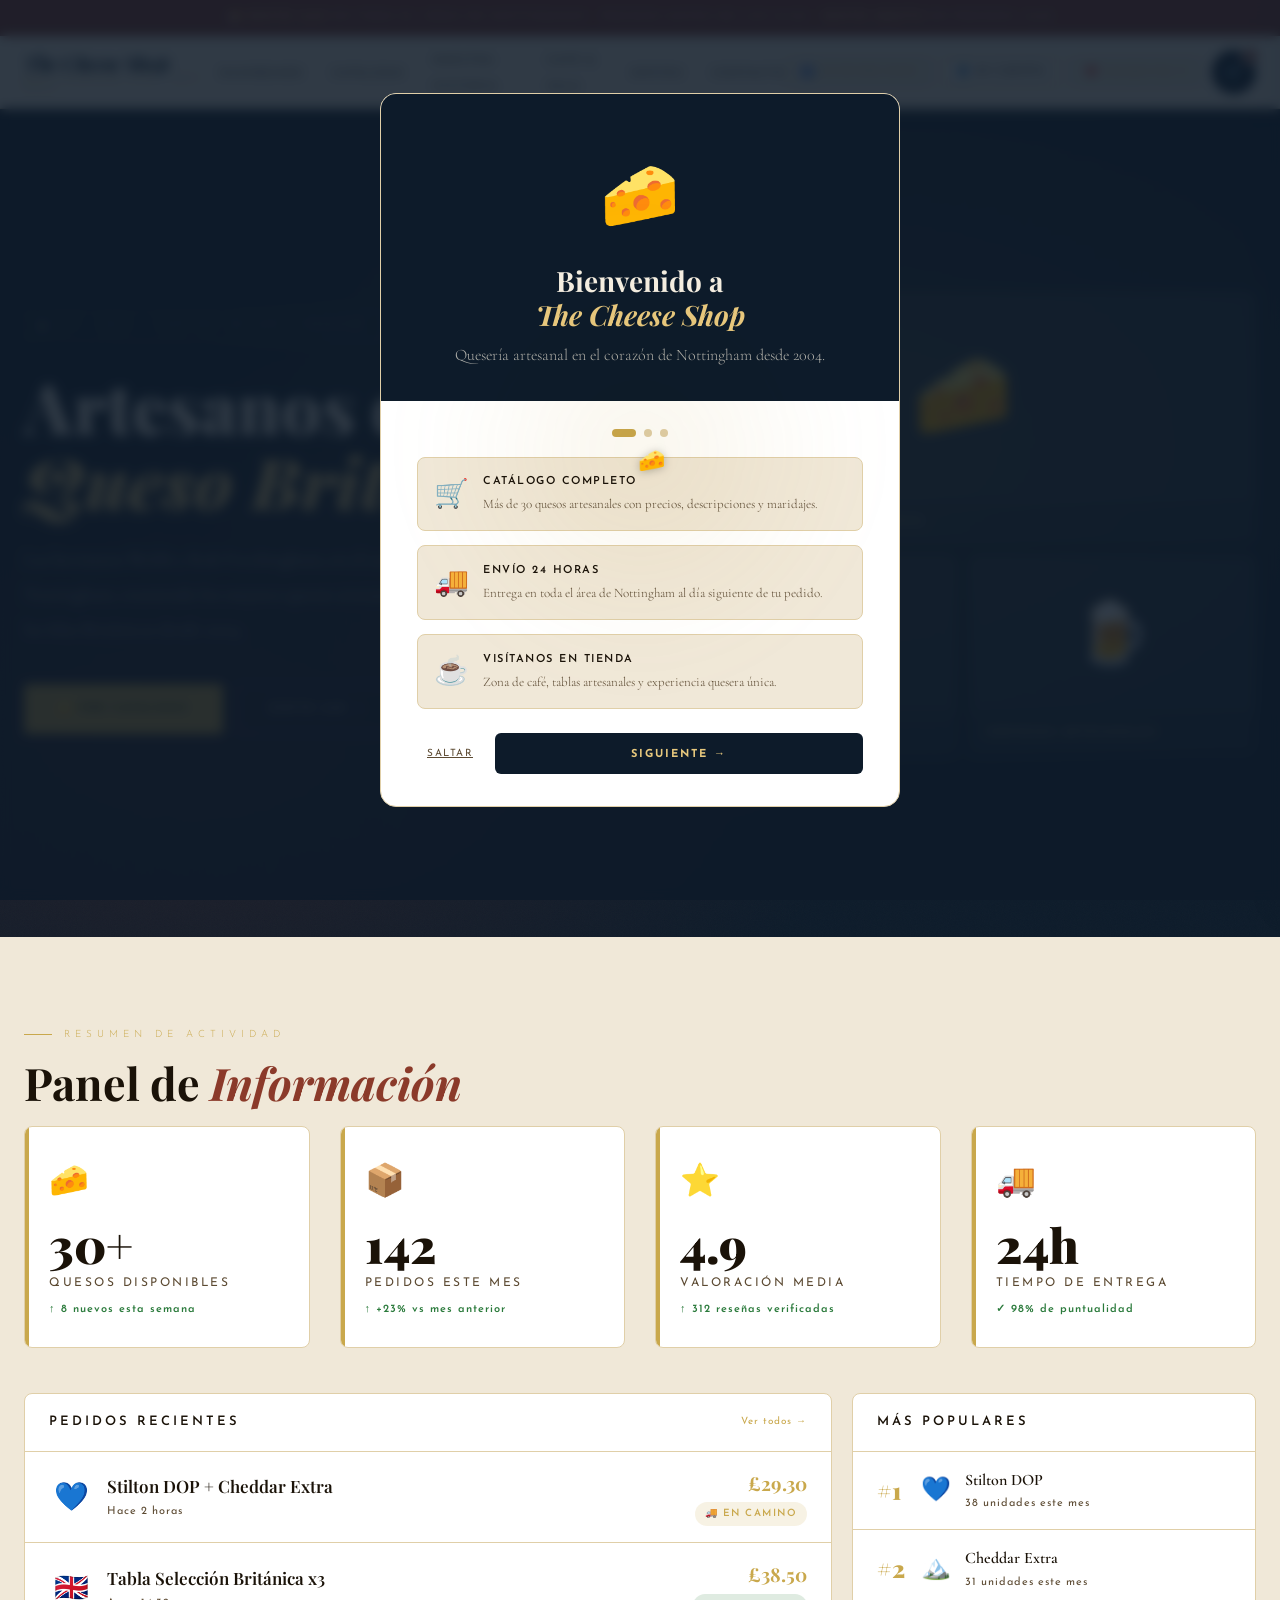
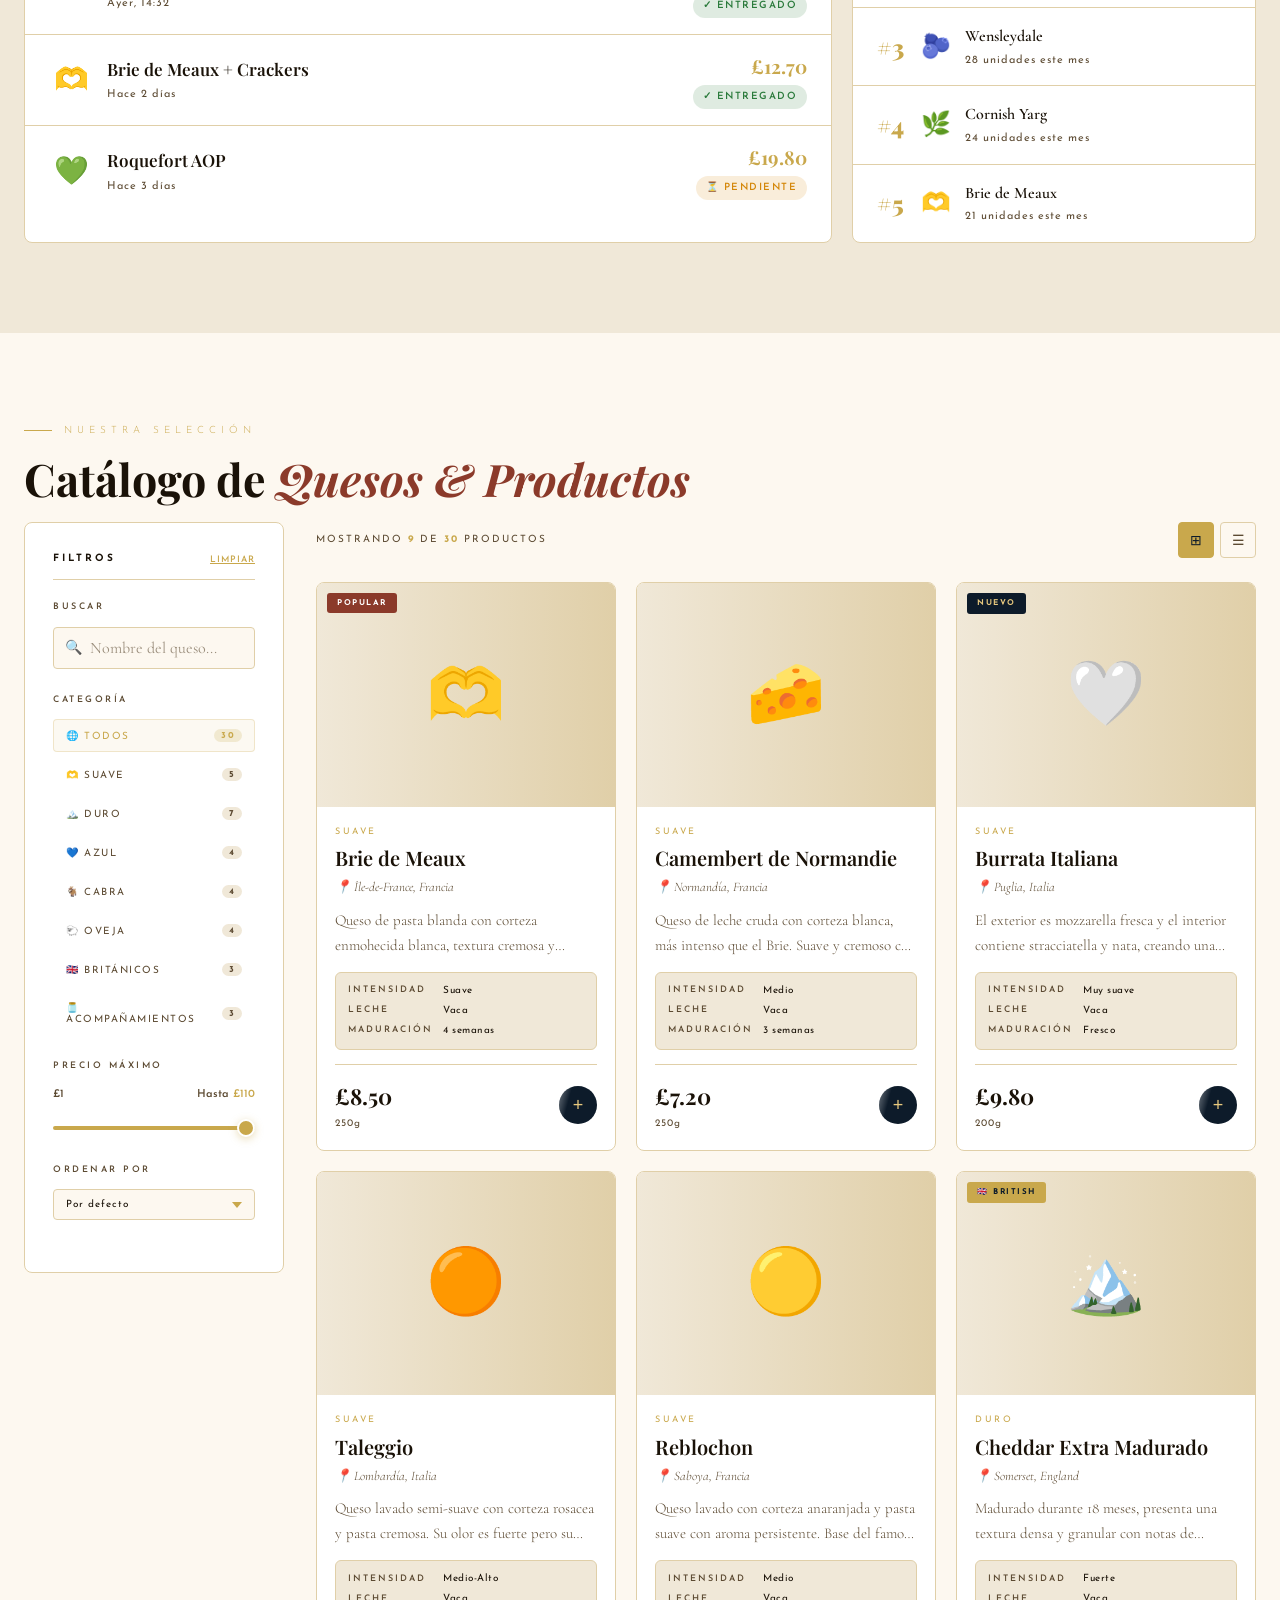
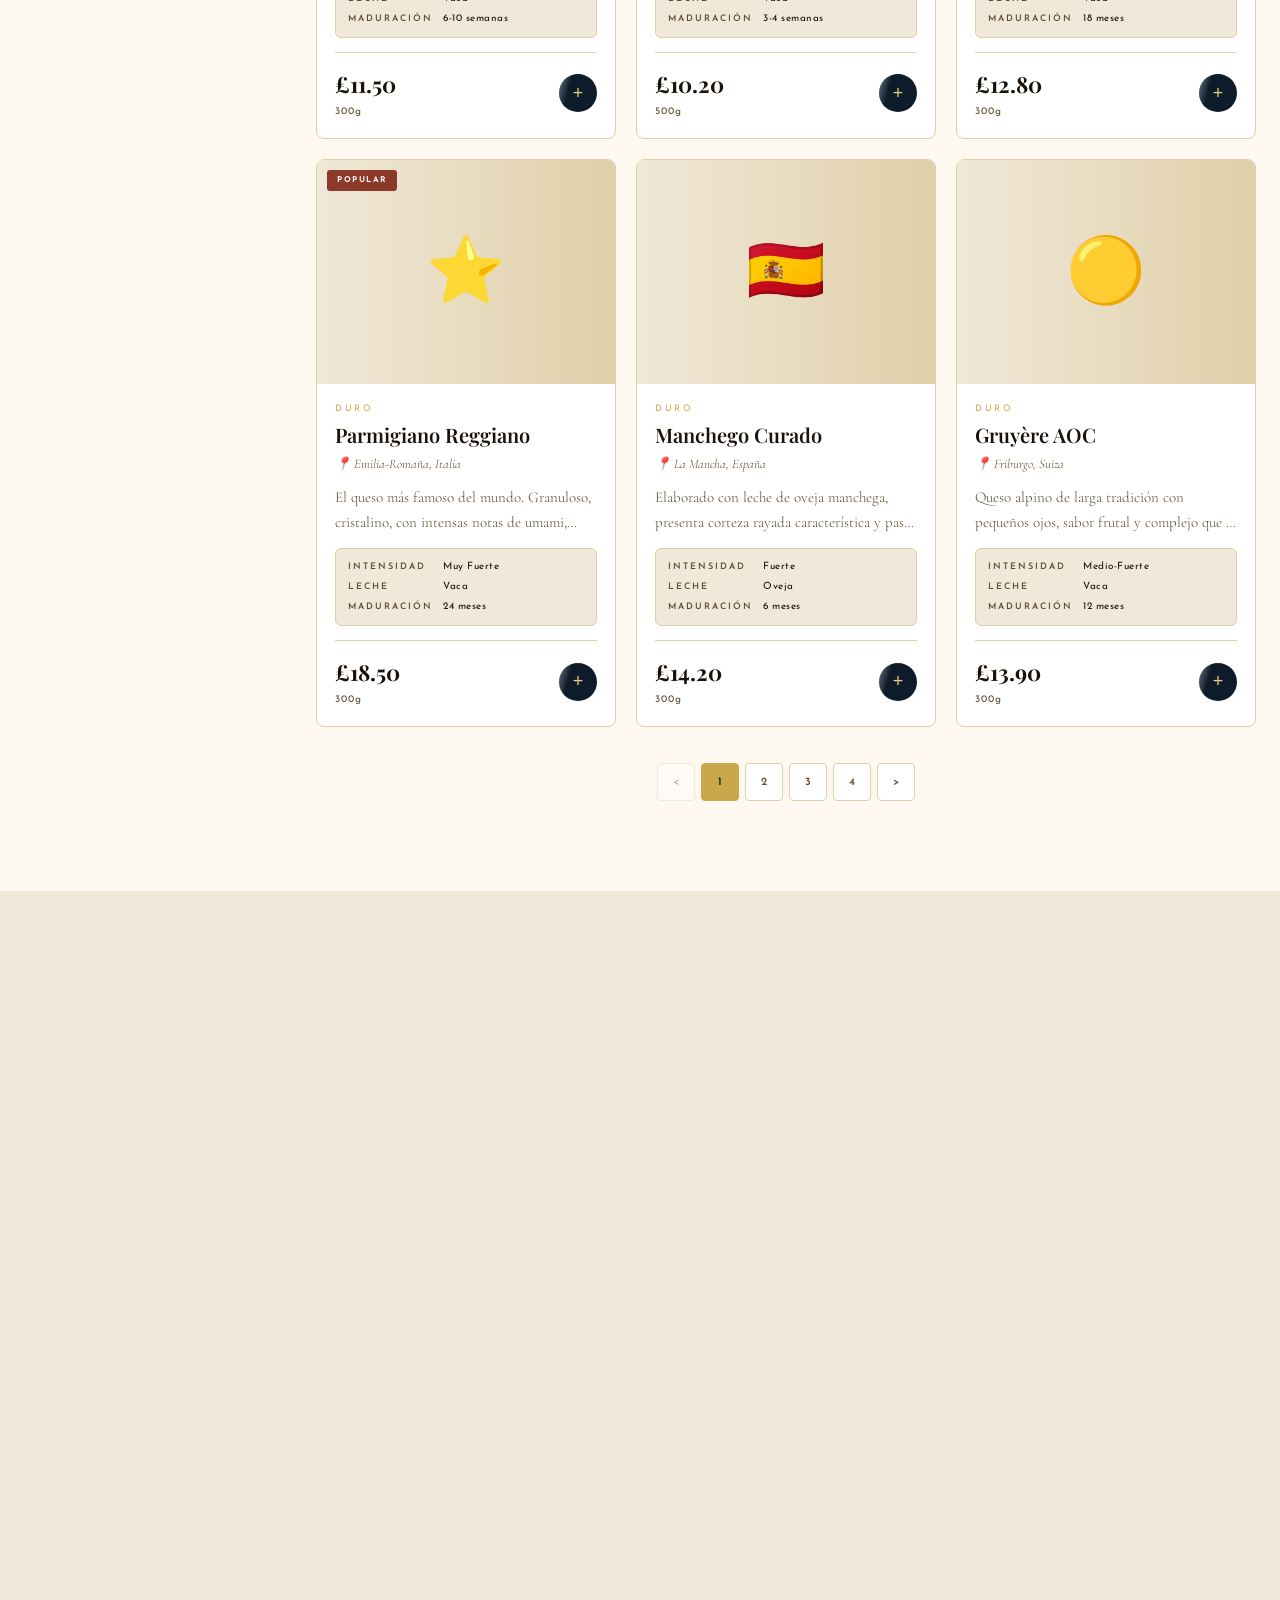
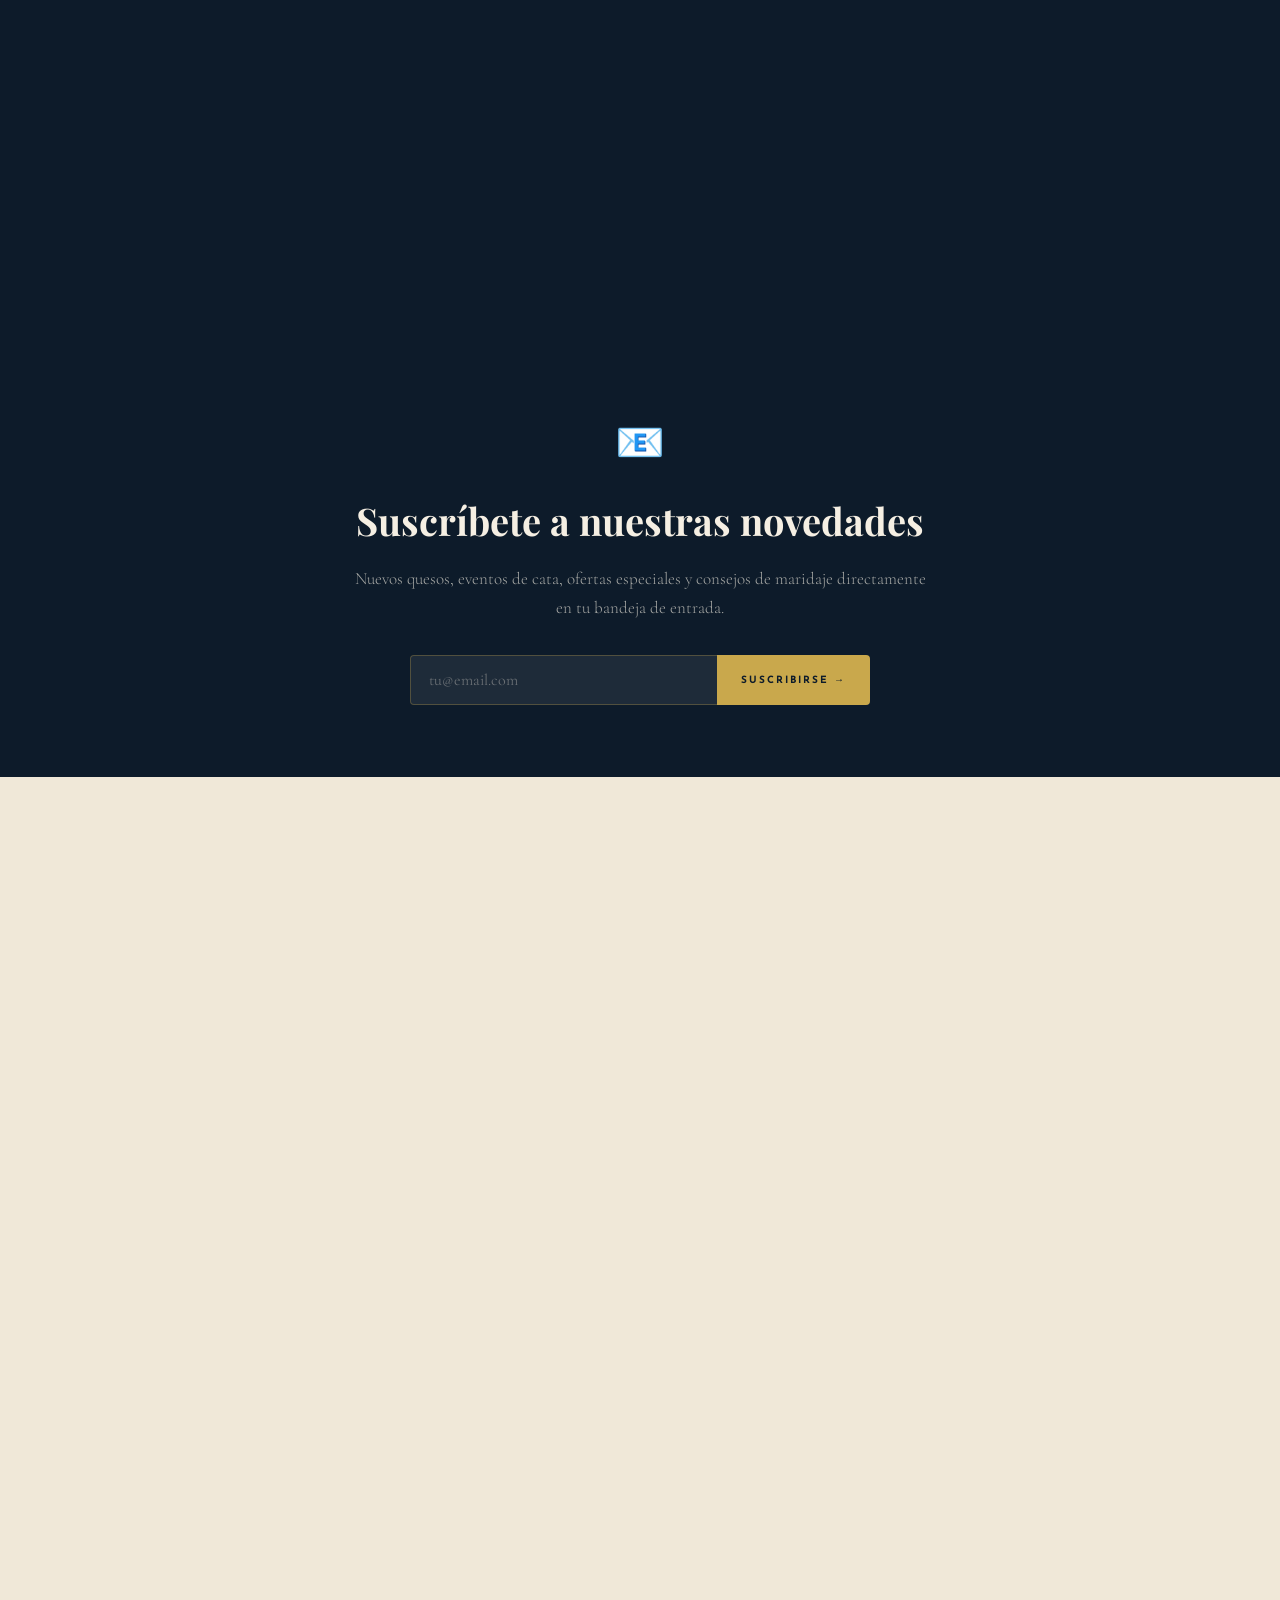
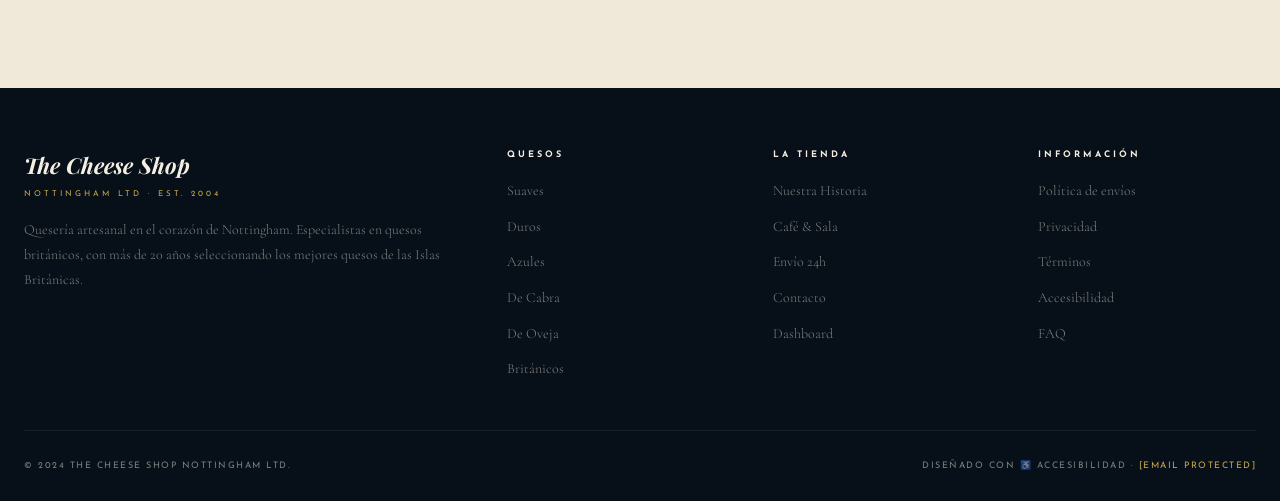
==== commit 105b70f4: "Update index.html" ====
--- a/index.html
+++ b/index.html
@@ -253,6 +253,10 @@
       <a href="login.html" class="nav-account-btn" aria-label="Iniciar sesión en tu cuenta">
         👤 <span data-i18n="nav_account">Mi cuenta</span>
       </a>
+      
+      <button class="nav-a11y-btn" id="wishlist-btn" onclick="showWishlist()" aria-label="Ver mis favoritos">
+        ❤️ Favoritos <span id="wishlist-count">0</span>
+      </button>
       <button class="nav-cart-btn" onclick="openCart()" aria-label="Abrir carrito de compra, 0 artículos" id="cart-btn">
         🛒
         <span class="cart-count" id="cart-count" aria-hidden="true">0</span>
@@ -360,9 +364,6 @@
     <h2 class="section-title" id="catalog-title">Catálogo de <em>Quesos & Productos</em></h2>
     <div class="catalog-layout">
       <!-- FILTERS -->
-      <button id="toggle-filters-mobile" class="btn-ghost" style="display: none; margin-bottom: 16px;" onclick="toggleFiltersMobile()">
-        🔍 Mostrar filtros
-      </button>
       <aside aria-label="Filtros de búsqueda" id="filters-aside">
         <div class="filters-panel">
           <div class="filter-title">
--- a/styles.css
+++ b/styles.css
@@ -2751,6 +2751,19 @@
    RESPONSIVE
 ═══════════════════════════════════════════ */
 @media (max-width: 1100px) {
+   
+   @media (max-width: 768px) {
+  #filters-aside {
+    display: none;
+  }
+  #filters-aside.open {
+    display: block;
+  }
+  #toggle-filters-mobile {
+    display: inline-flex !important;
+  }
+}
+   
   .catalog-layout { grid-template-columns: 1fr; }
   .filters-panel { position: static; }
   .filters-row {
@@ -2822,6 +2835,19 @@
   .hero-title { font-size: 36px; }
   .onboarding-hero { padding: 36px 24px 24px; }
   .onboarding-body { padding: 20px 24px 24px; }
+   .cart-sidebar {
+    width: 100%;
+    right: -100%;
+  }
+  .cart-sidebar.open {
+    right: 0;
+  }
+    .dash-stat {
+    padding: 20px;
+  }
+  .dash-stat-value {
+    font-size: 32px !important;
+  }
 }
 
 /* High contrast mode */
@@ -3572,29 +3598,3 @@
   border-color: var(--border-color);
   color: var(--text-secondary);
 }
-
-/*Responsividad para móvil */
-@media (max-width: 480px) {
-  .modal {
-    max-height: 90vh;
-    overflow-y: auto;
-  }
-  .modal-hero-img {
-    padding: 30px 20px;
-    font-size: 60px;
-  }
-  .modal-body {
-    padding: 20px;
-  }
-  .modal-attributes {
-    grid-template-columns: 1fr;
-    gap: 8px;
-  }
-  .modal-purchase {
-    flex-direction: column;
-    align-items: stretch;
-  }
-  .qty-control {
-    justify-content: center;
-  }
-}
--- a/styles.css
+++ b/styles.css
@@ -2751,6 +2751,19 @@
    RESPONSIVE
 ═══════════════════════════════════════════ */
 @media (max-width: 1100px) {
+   
+   @media (max-width: 768px) {
+  #filters-aside {
+    display: none;
+  }
+  #filters-aside.open {
+    display: block;
+  }
+  #toggle-filters-mobile {
+    display: inline-flex !important;
+  }
+}
+   
   .catalog-layout { grid-template-columns: 1fr; }
   .filters-panel { position: static; }
   .filters-row {
@@ -2822,6 +2835,19 @@
   .hero-title { font-size: 36px; }
   .onboarding-hero { padding: 36px 24px 24px; }
   .onboarding-body { padding: 20px 24px 24px; }
+   .cart-sidebar {
+    width: 100%;
+    right: -100%;
+  }
+  .cart-sidebar.open {
+    right: 0;
+  }
+    .dash-stat {
+    padding: 20px;
+  }
+  .dash-stat-value {
+    font-size: 32px !important;
+  }
 }
 
 /* High contrast mode */
@@ -3572,29 +3598,3 @@
   border-color: var(--border-color);
   color: var(--text-secondary);
 }
-
-/*Responsividad para móvil */
-@media (max-width: 480px) {
-  .modal {
-    max-height: 90vh;
-    overflow-y: auto;
-  }
-  .modal-hero-img {
-    padding: 30px 20px;
-    font-size: 60px;
-  }
-  .modal-body {
-    padding: 20px;
-  }
-  .modal-attributes {
-    grid-template-columns: 1fr;
-    gap: 8px;
-  }
-  .modal-purchase {
-    flex-direction: column;
-    align-items: stretch;
-  }
-  .qty-control {
-    justify-content: center;
-  }
-}
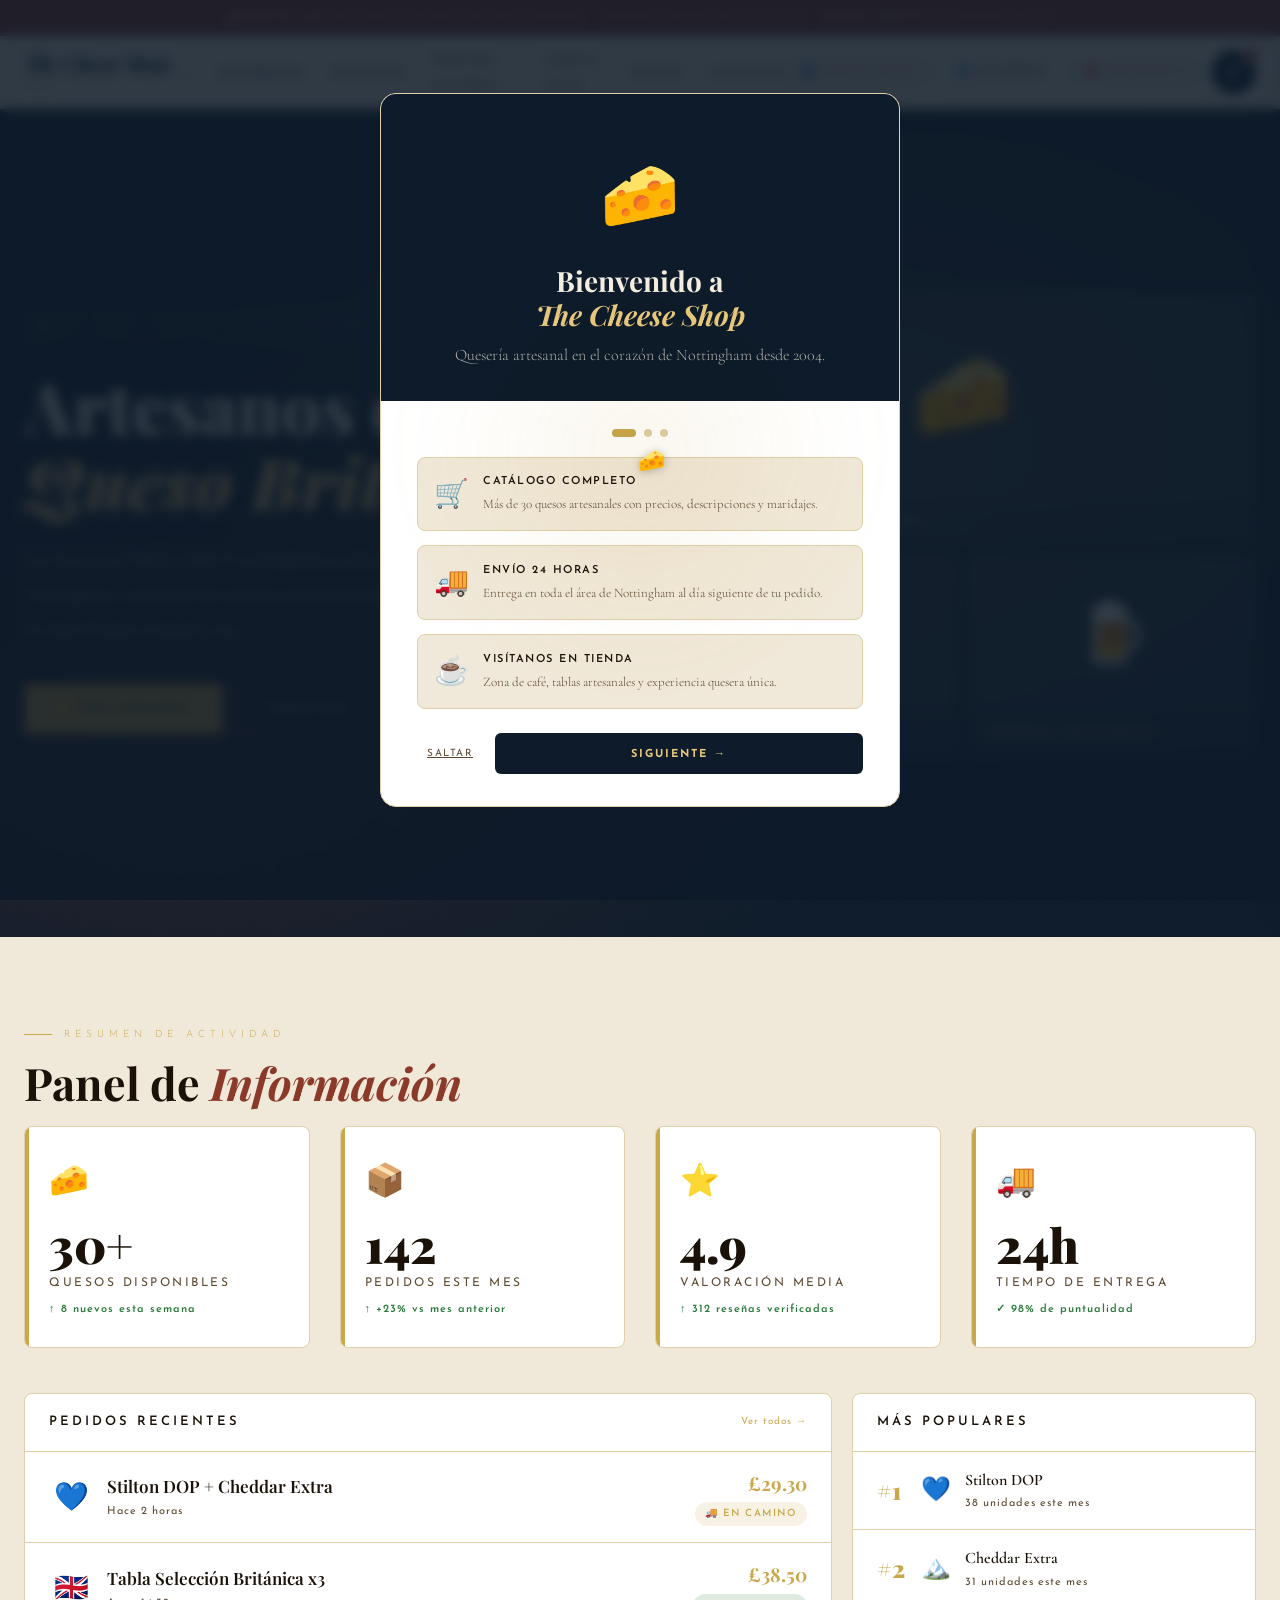
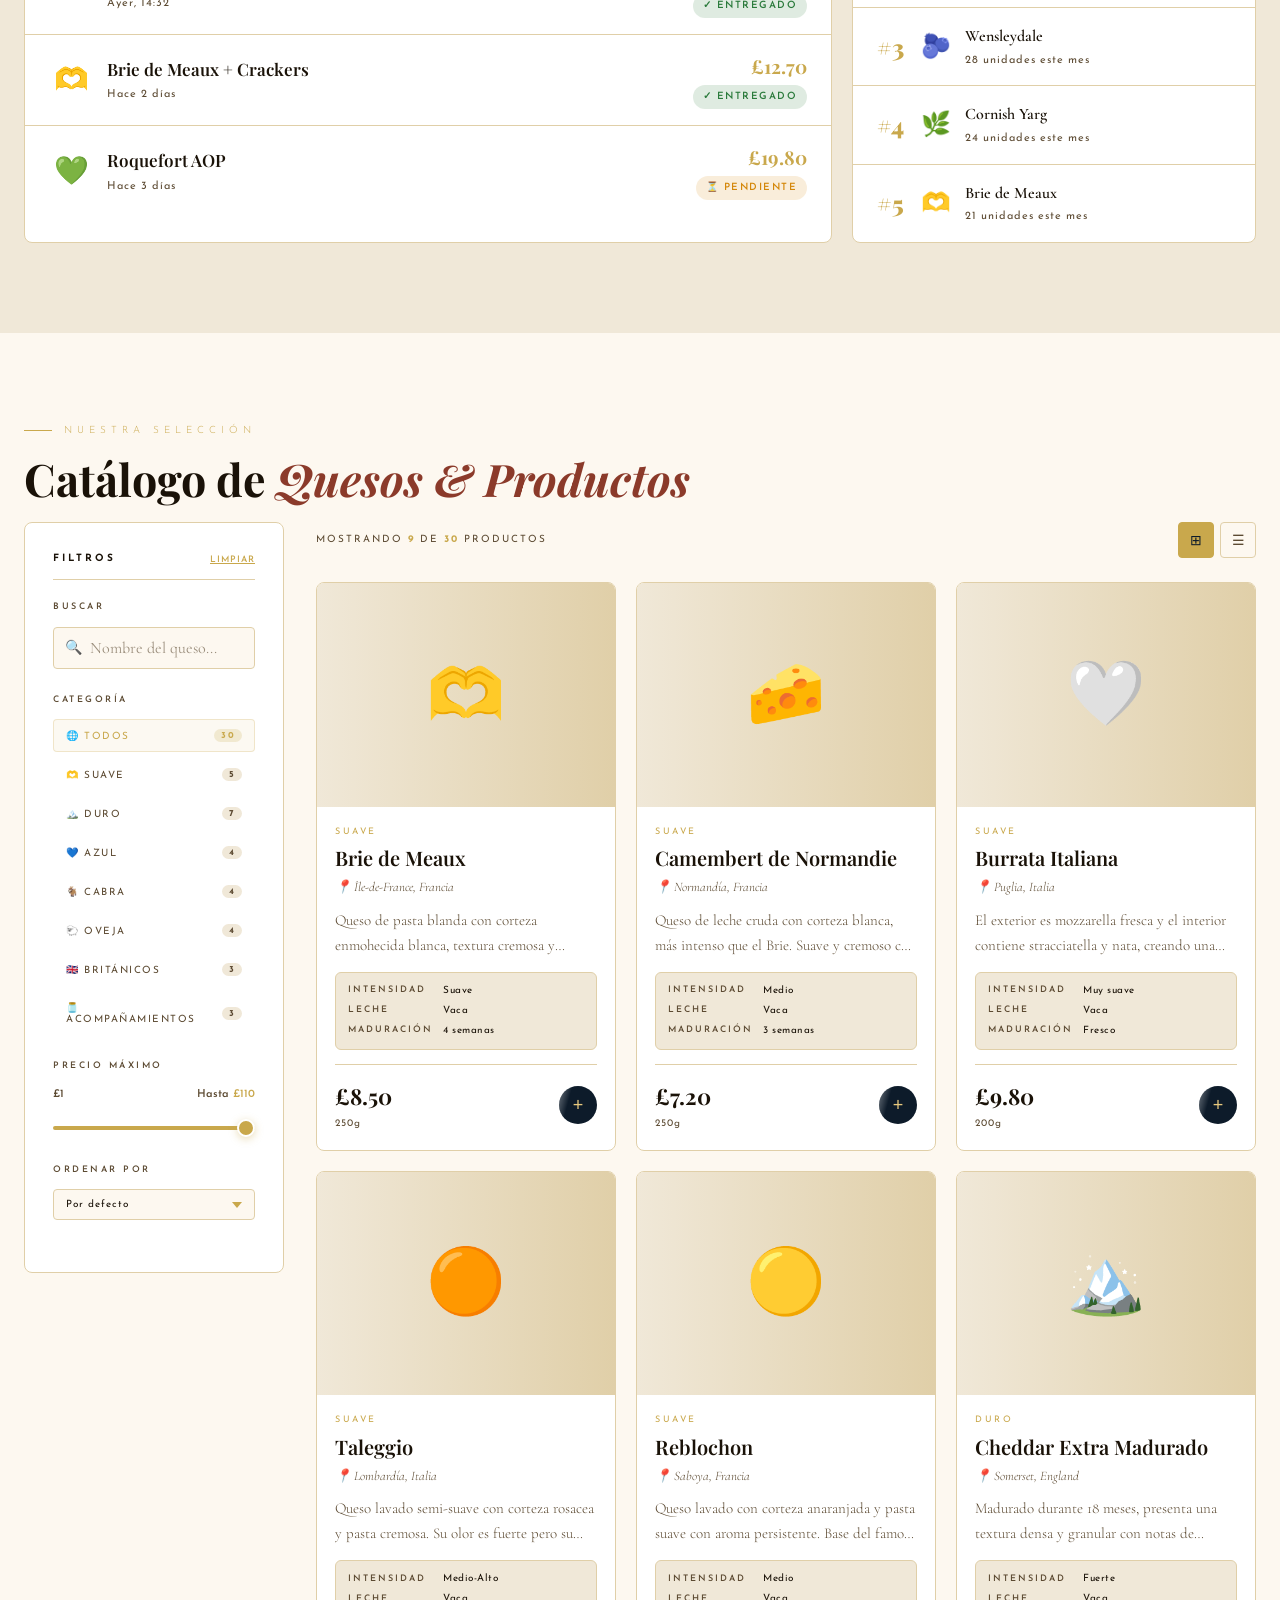
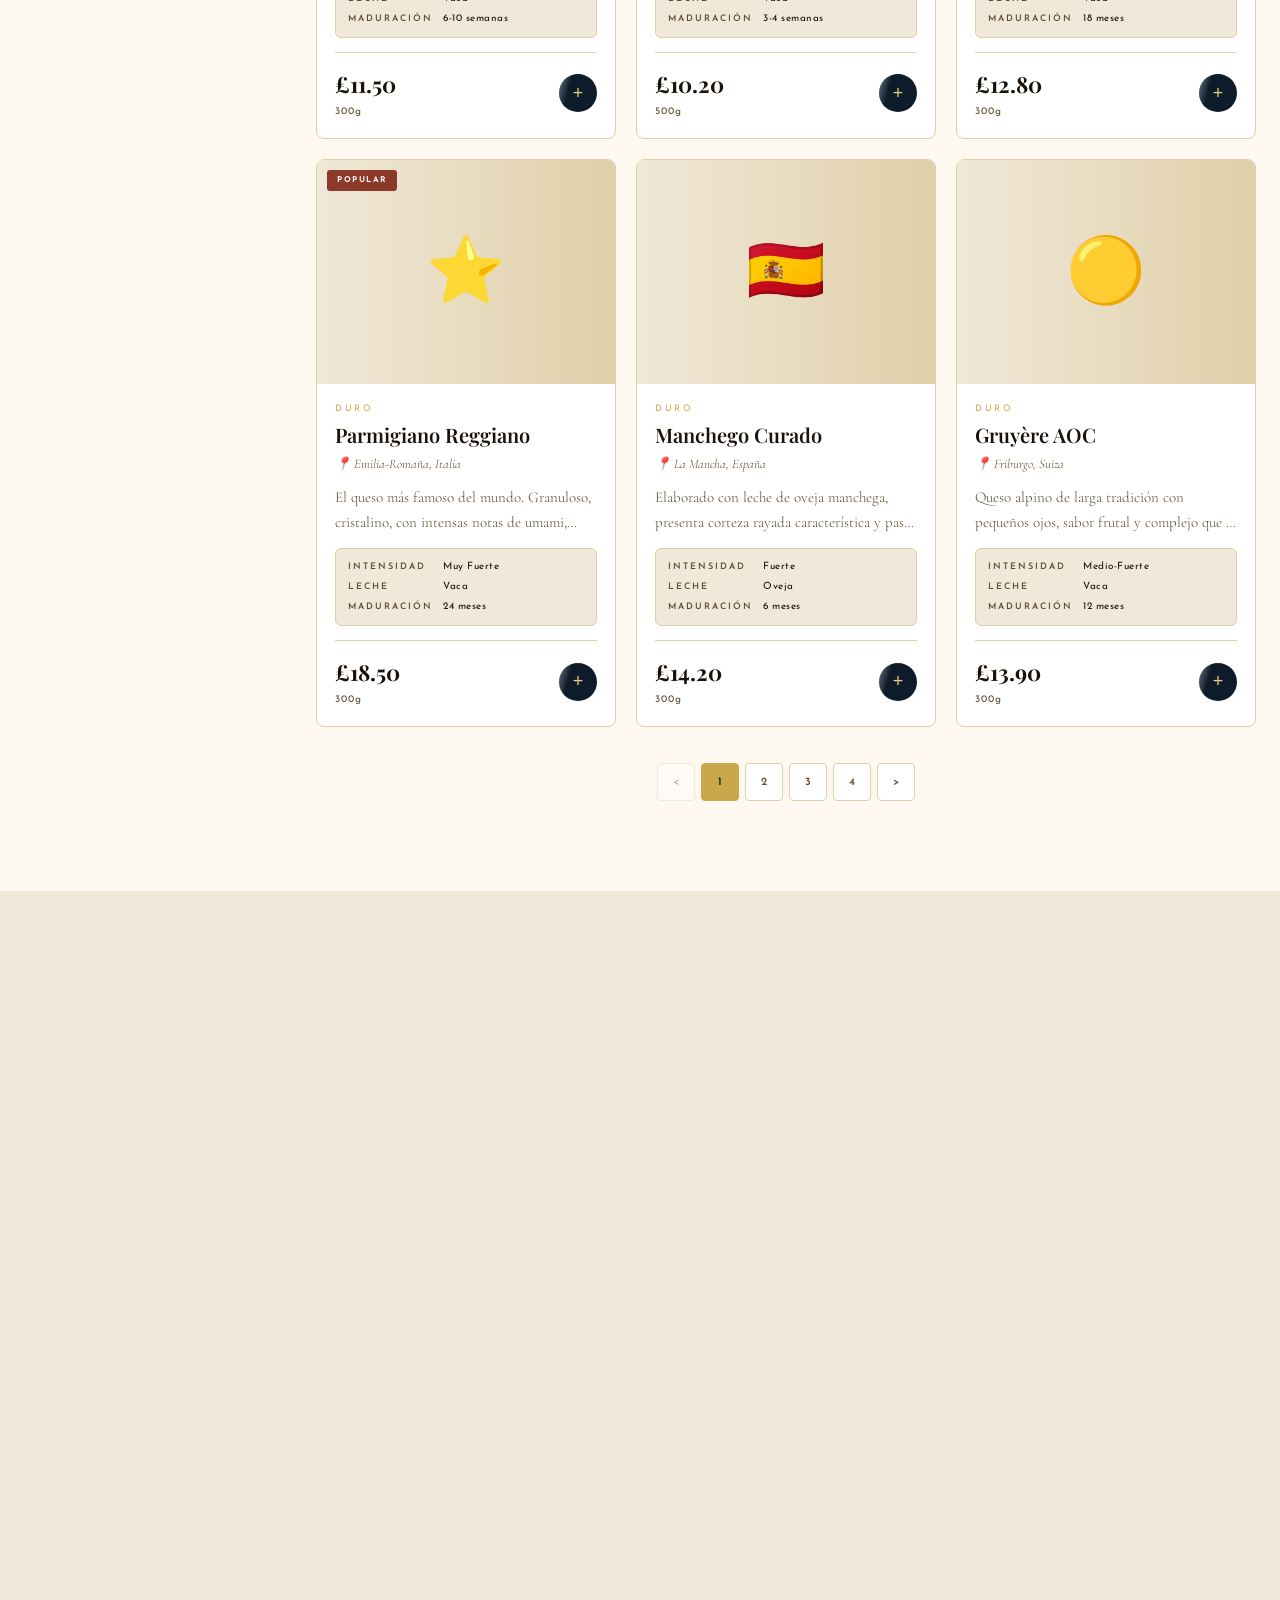
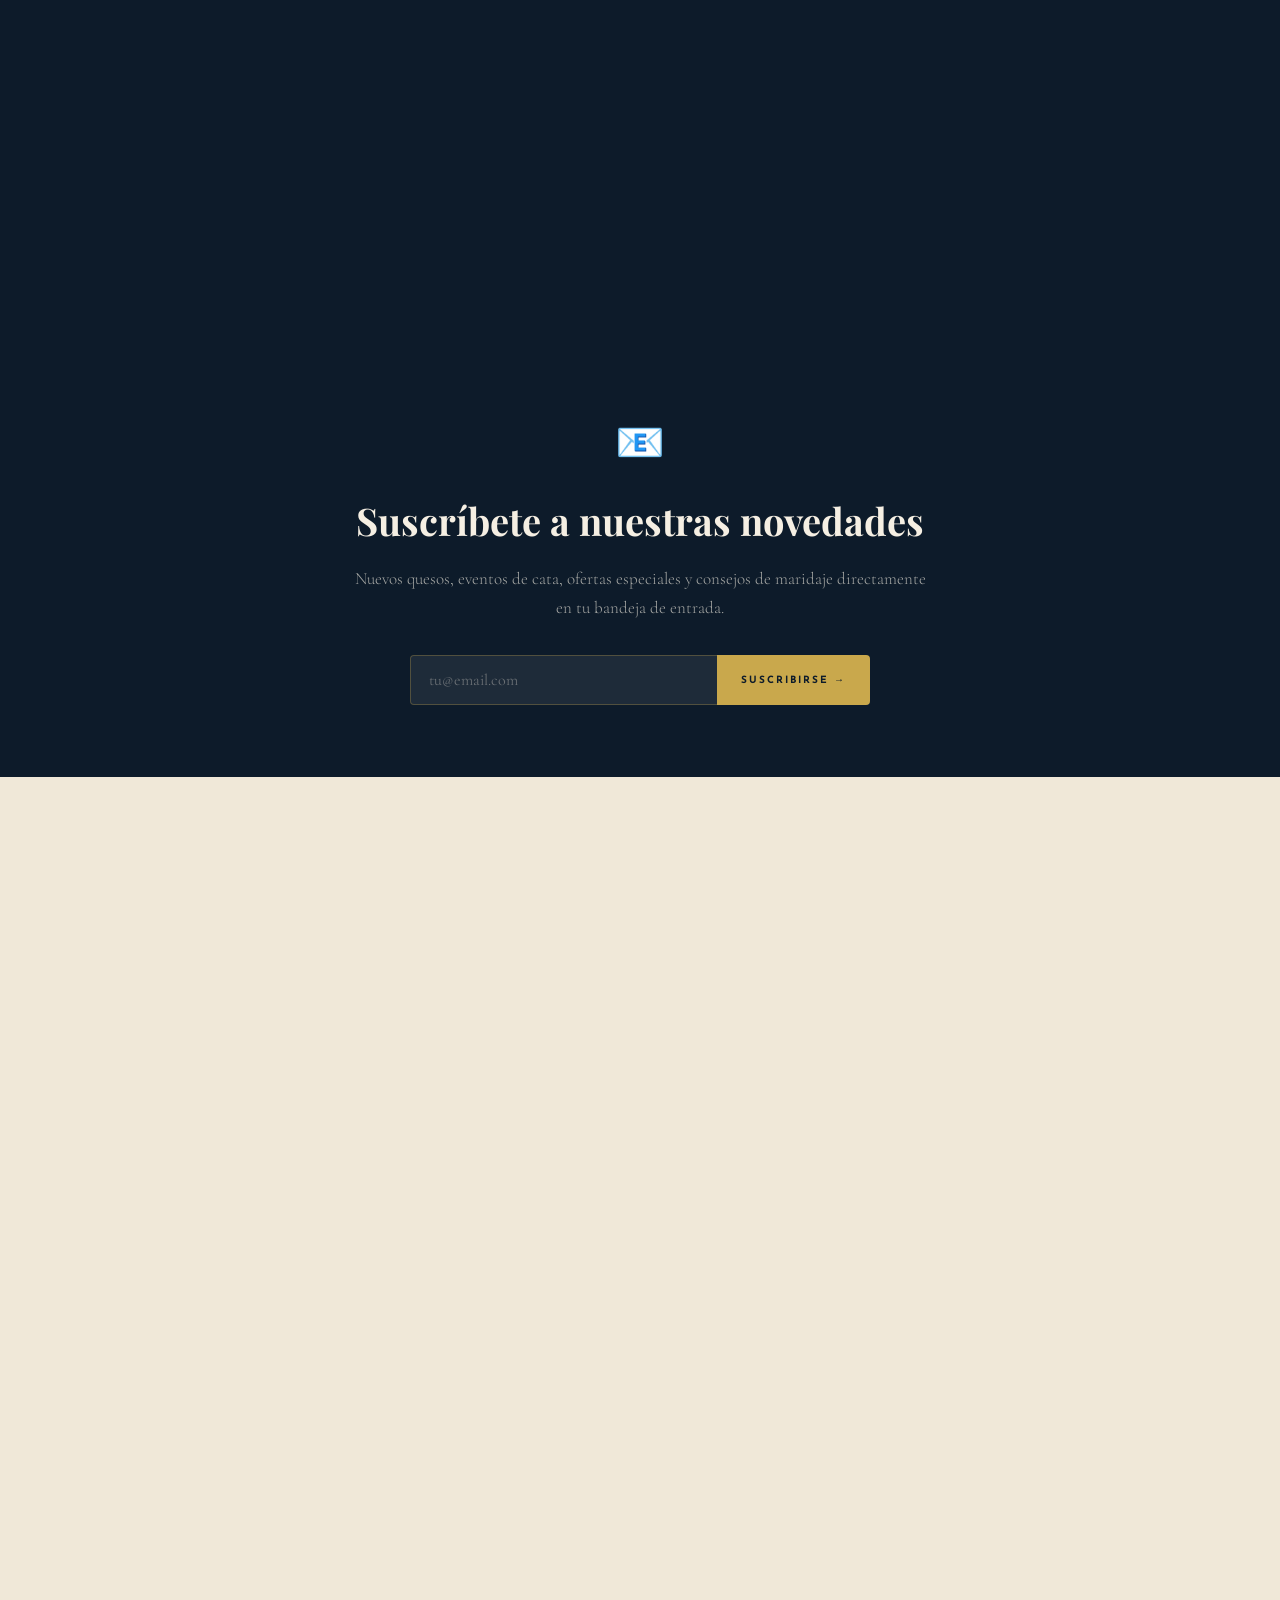
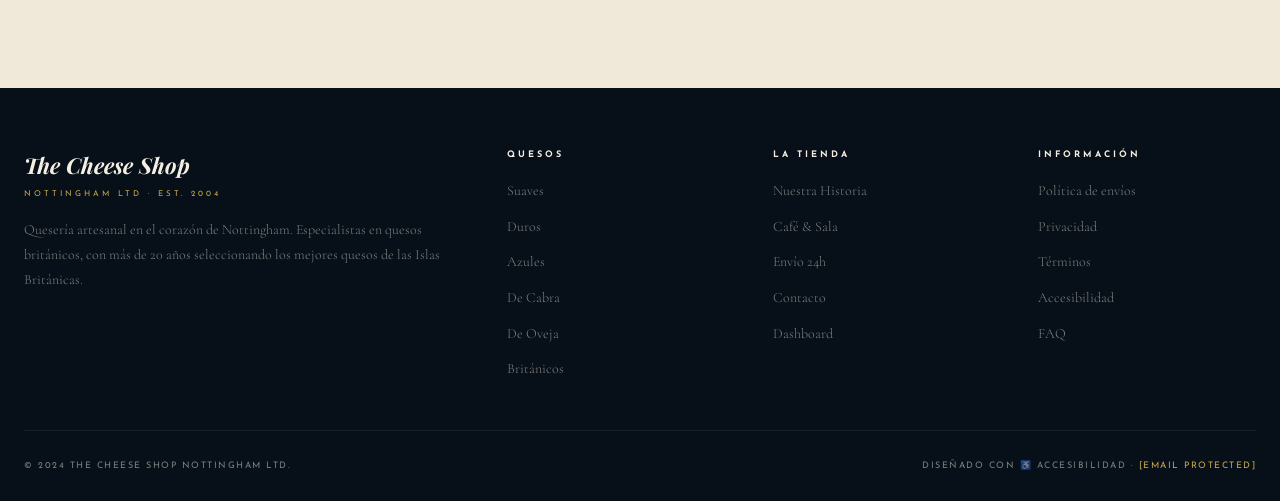
==== commit 0369cc17: "Update index.html" ====
--- a/index.html
+++ b/index.html
@@ -253,9 +253,8 @@
       <a href="login.html" class="nav-account-btn" aria-label="Iniciar sesión en tu cuenta">
         👤 <span data-i18n="nav_account">Mi cuenta</span>
       </a>
-      
       <button class="nav-a11y-btn" id="wishlist-btn" onclick="showWishlist()" aria-label="Ver mis favoritos">
-        ❤️ Favoritos <span id="wishlist-count">0</span>
+          ❤️ <span data-i18n="nav_wishlist">Favoritos</span> <span id="wishlist-count">0</span>
       </button>
       <button class="nav-cart-btn" onclick="openCart()" aria-label="Abrir carrito de compra, 0 artículos" id="cart-btn">
         🛒
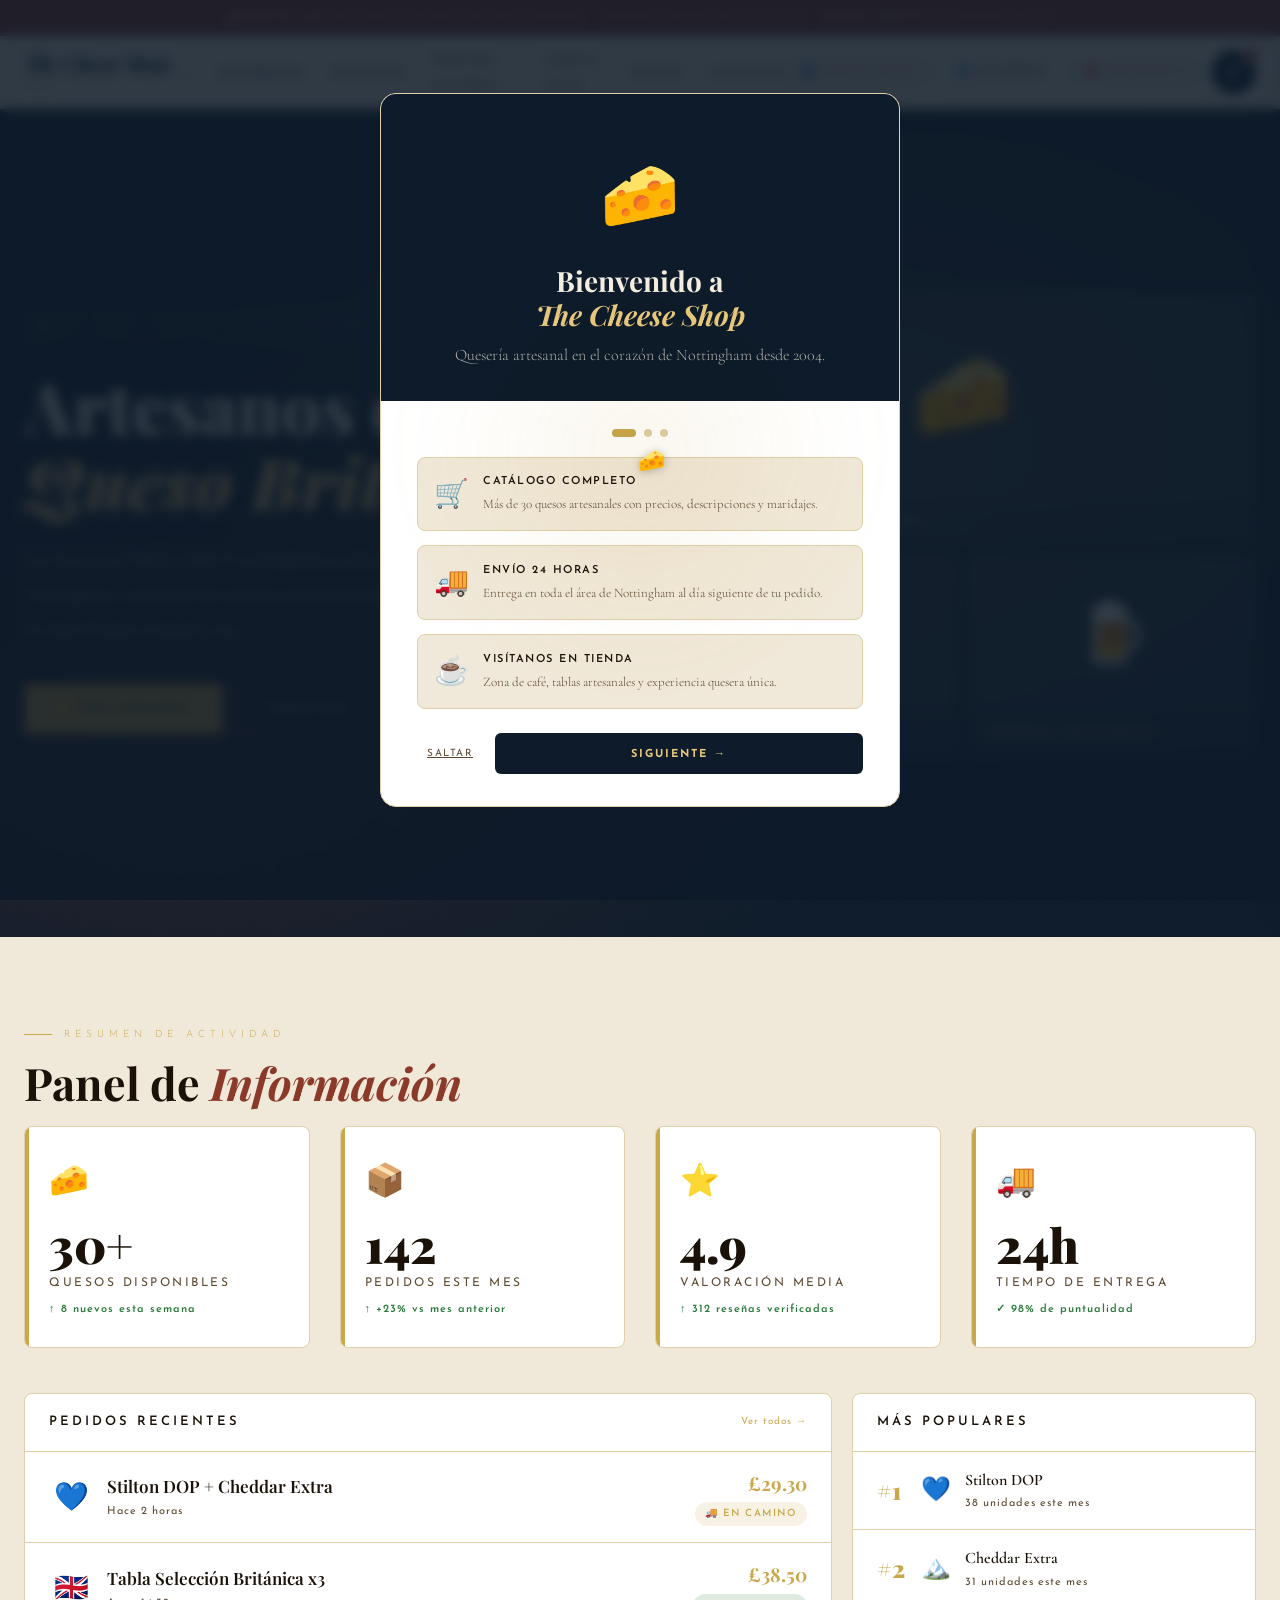
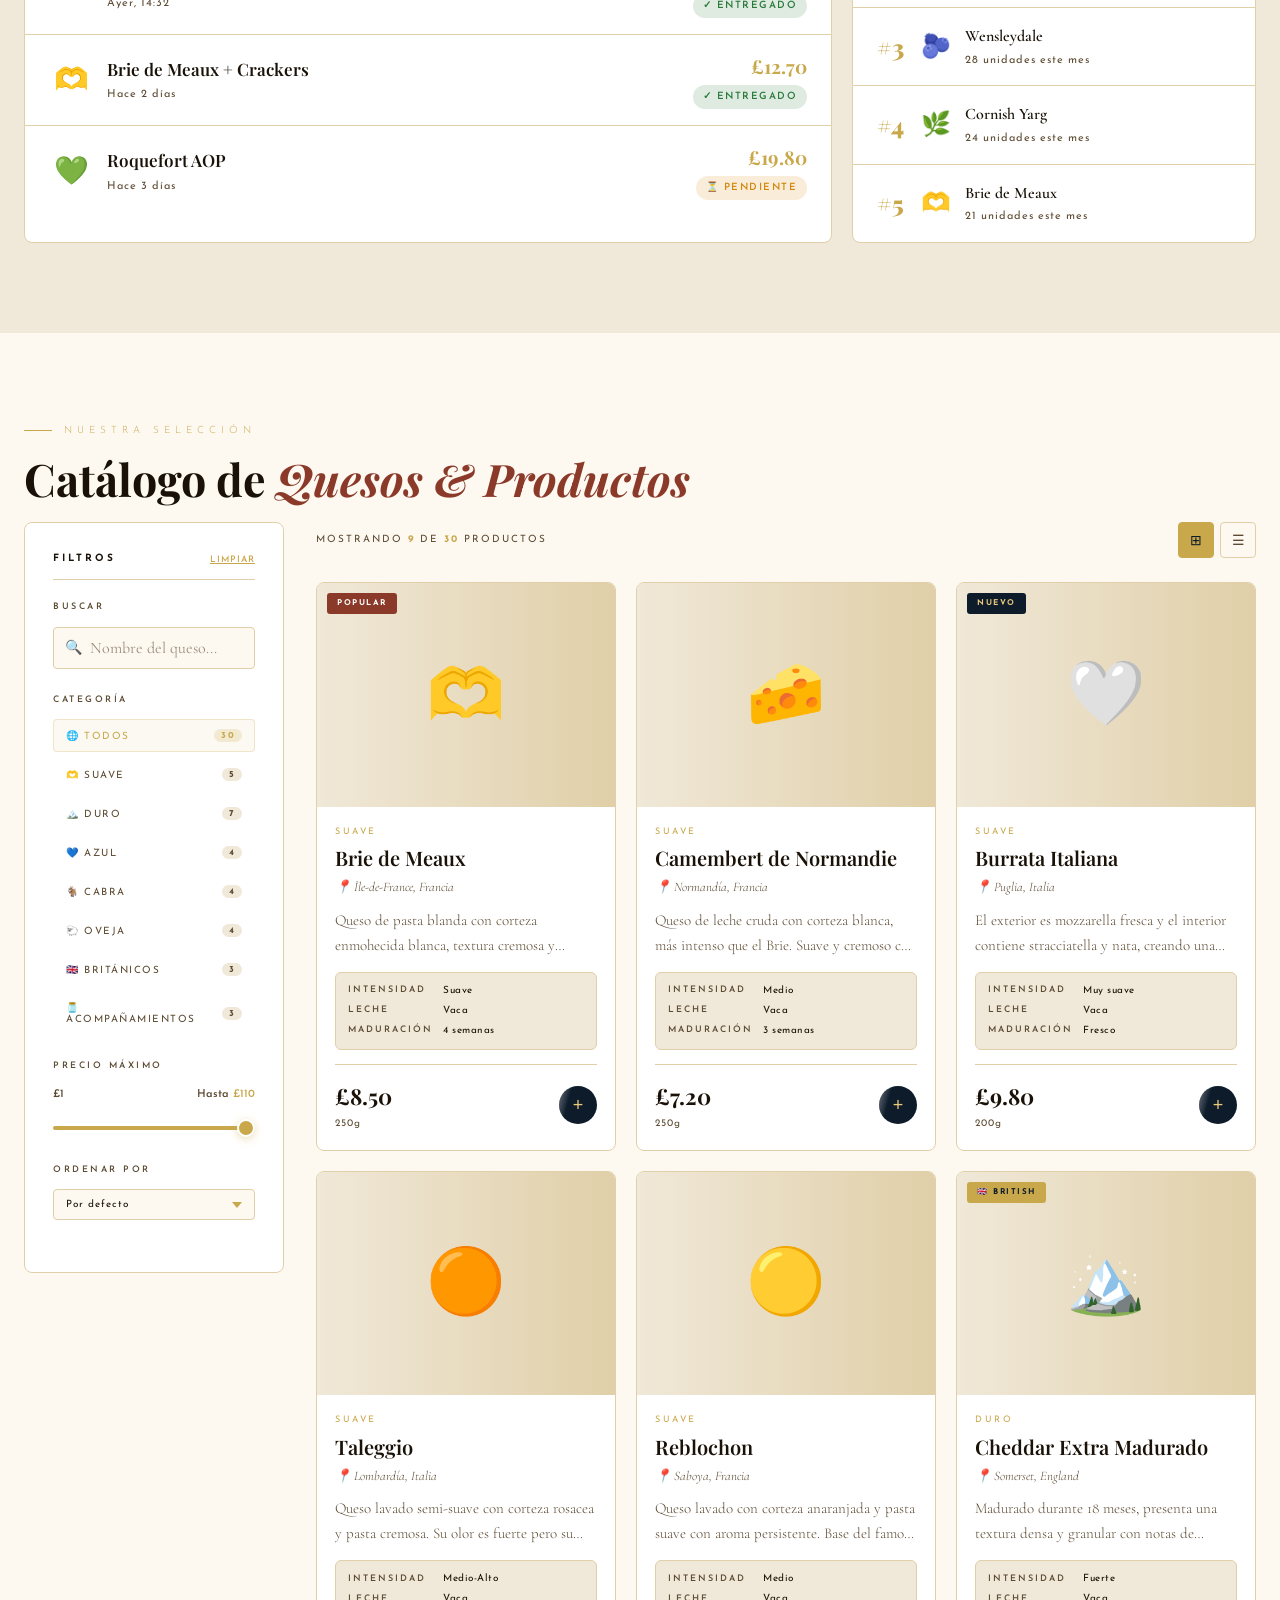
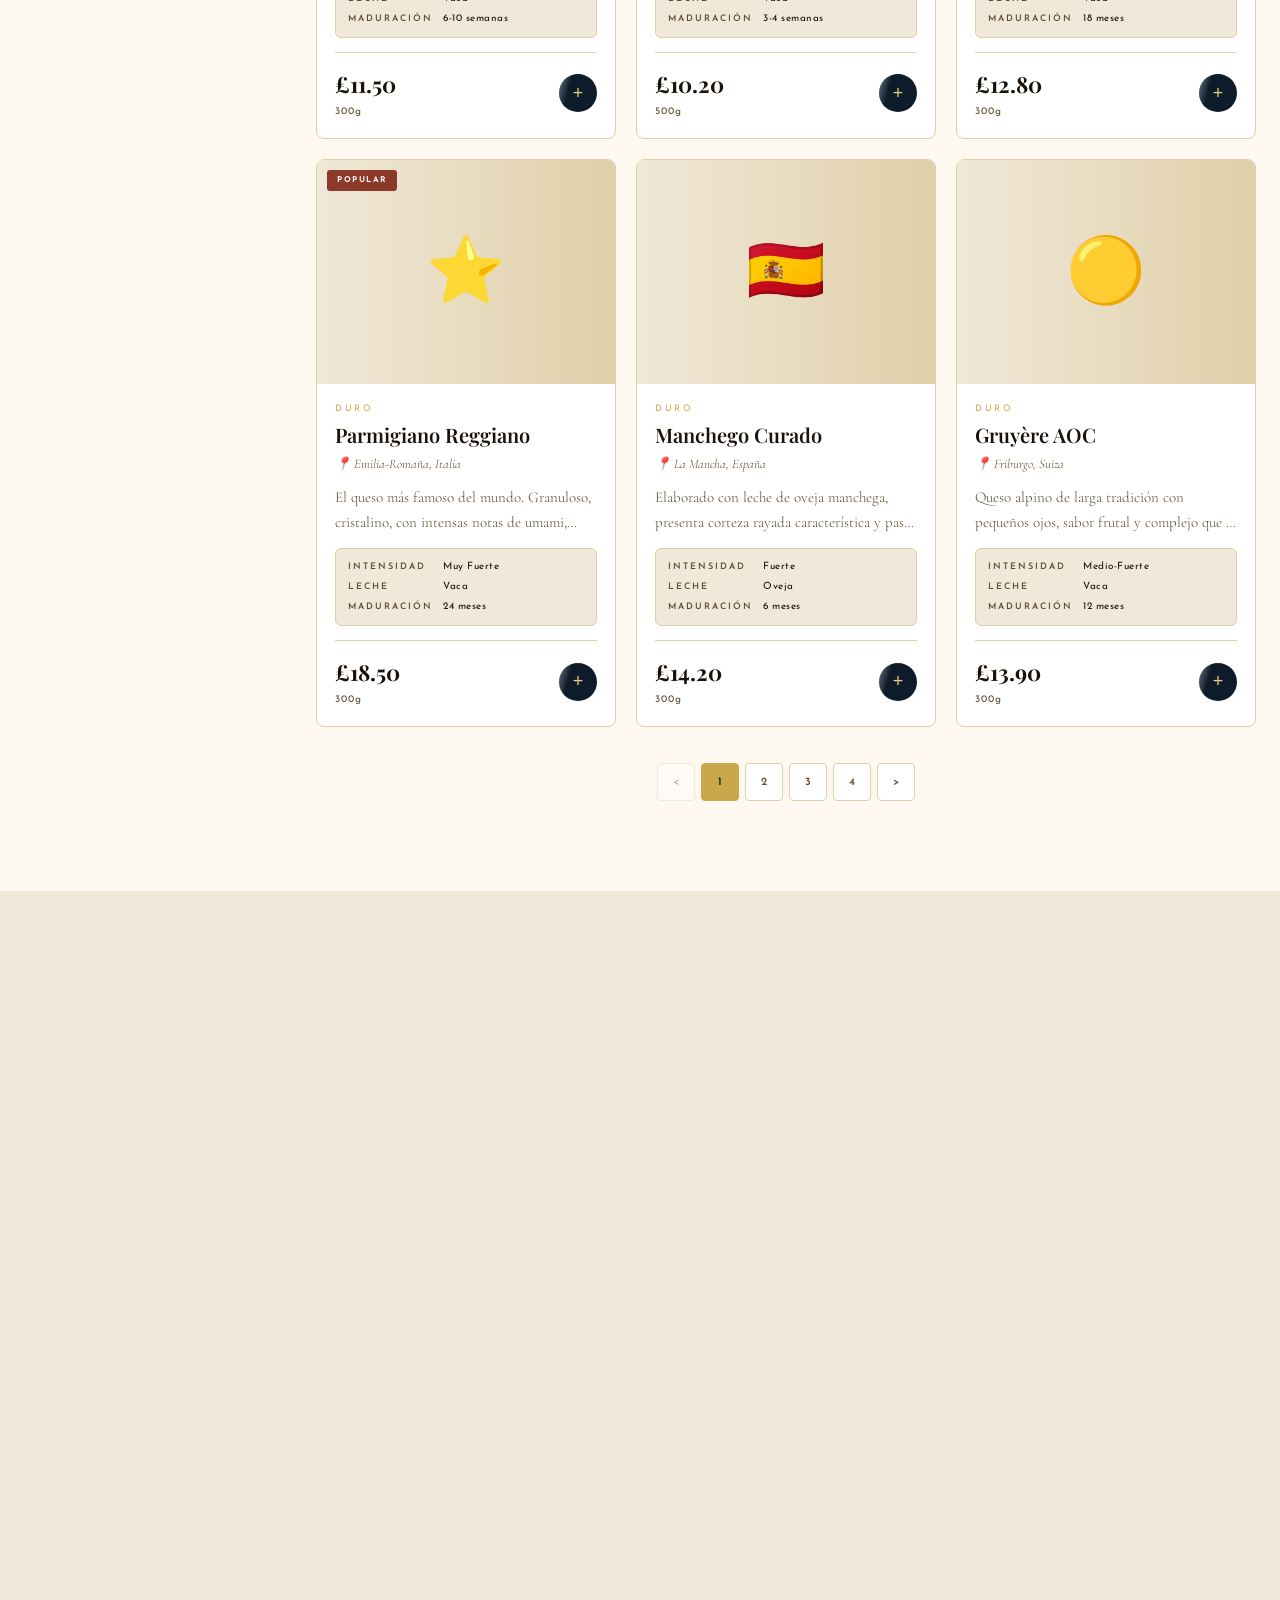
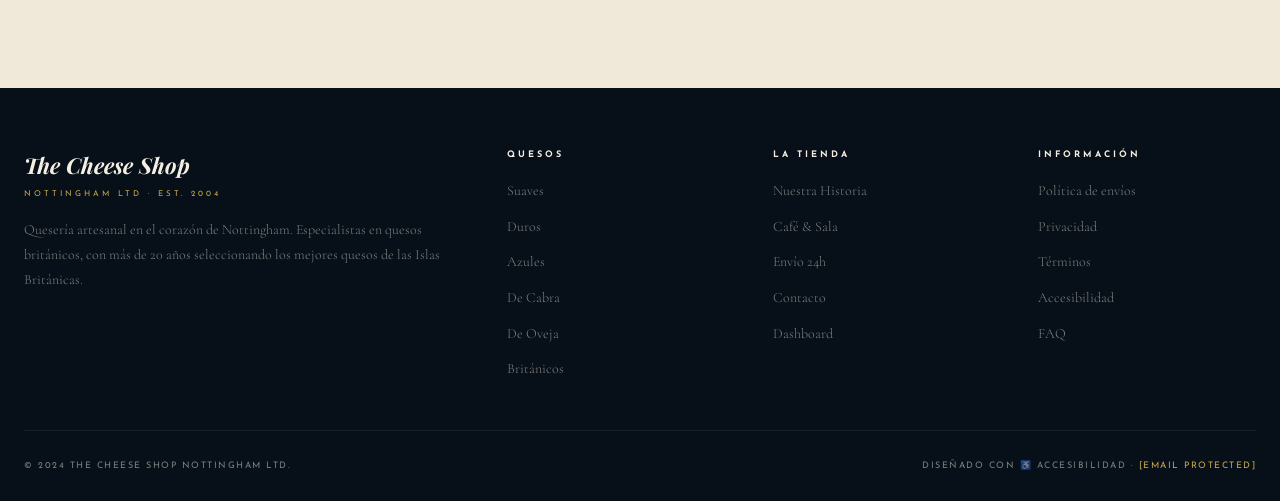
==== commit 910c7d0e: "Update print statement from 'Hello' to 'Goodbye'" ====
--- a/index.html
+++ b/index.html
@@ -254,8 +254,8 @@
         👤 <span data-i18n="nav_account">Mi cuenta</span>
       </a>
       <button class="nav-a11y-btn" id="wishlist-btn" onclick="showWishlist()" aria-label="Ver mis favoritos">
-          ❤️ <span data-i18n="nav_wishlist">Favoritos</span> <span id="wishlist-count">0</span>
-      </button>
+    ❤️ <span data-i18n="nav_wishlist">Favoritos</span> <span id="wishlist-count">0</span>
+</button>
       <button class="nav-cart-btn" onclick="openCart()" aria-label="Abrir carrito de compra, 0 artículos" id="cart-btn">
         🛒
         <span class="cart-count" id="cart-count" aria-hidden="true">0</span>
